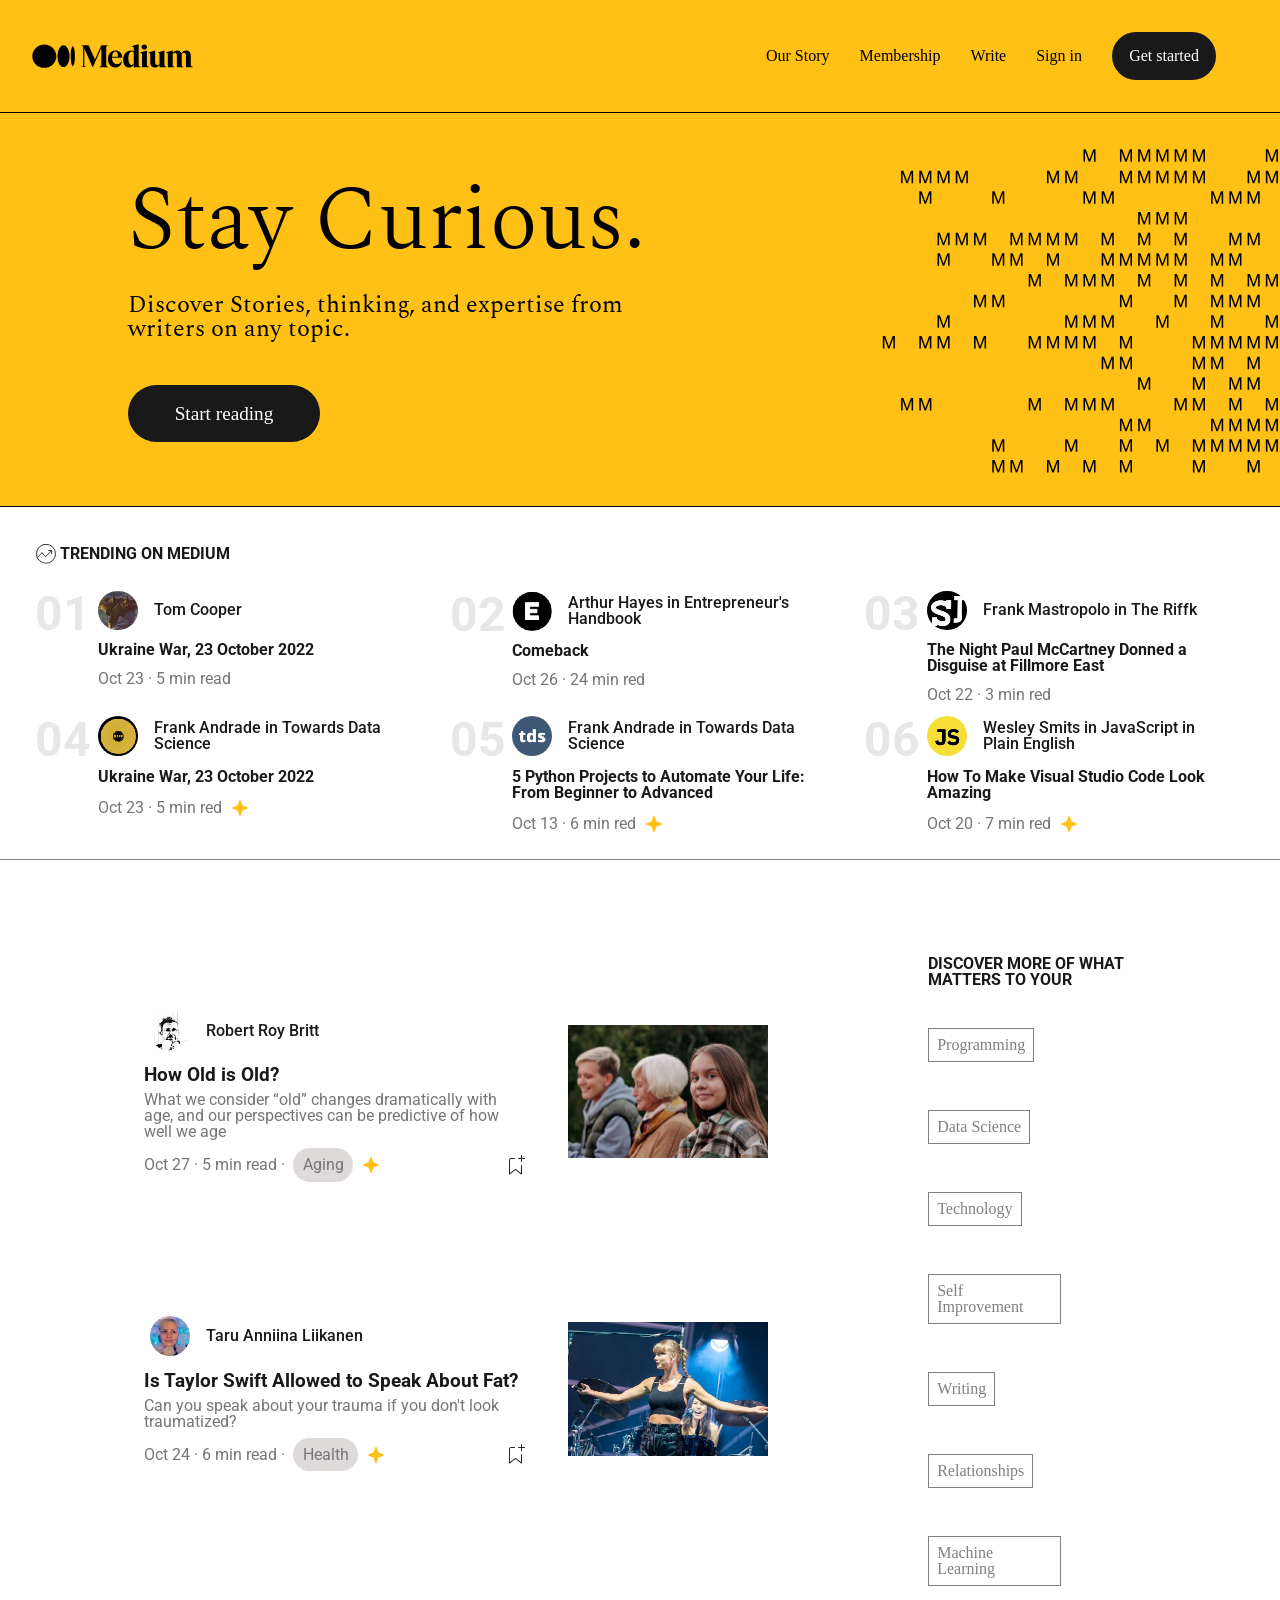
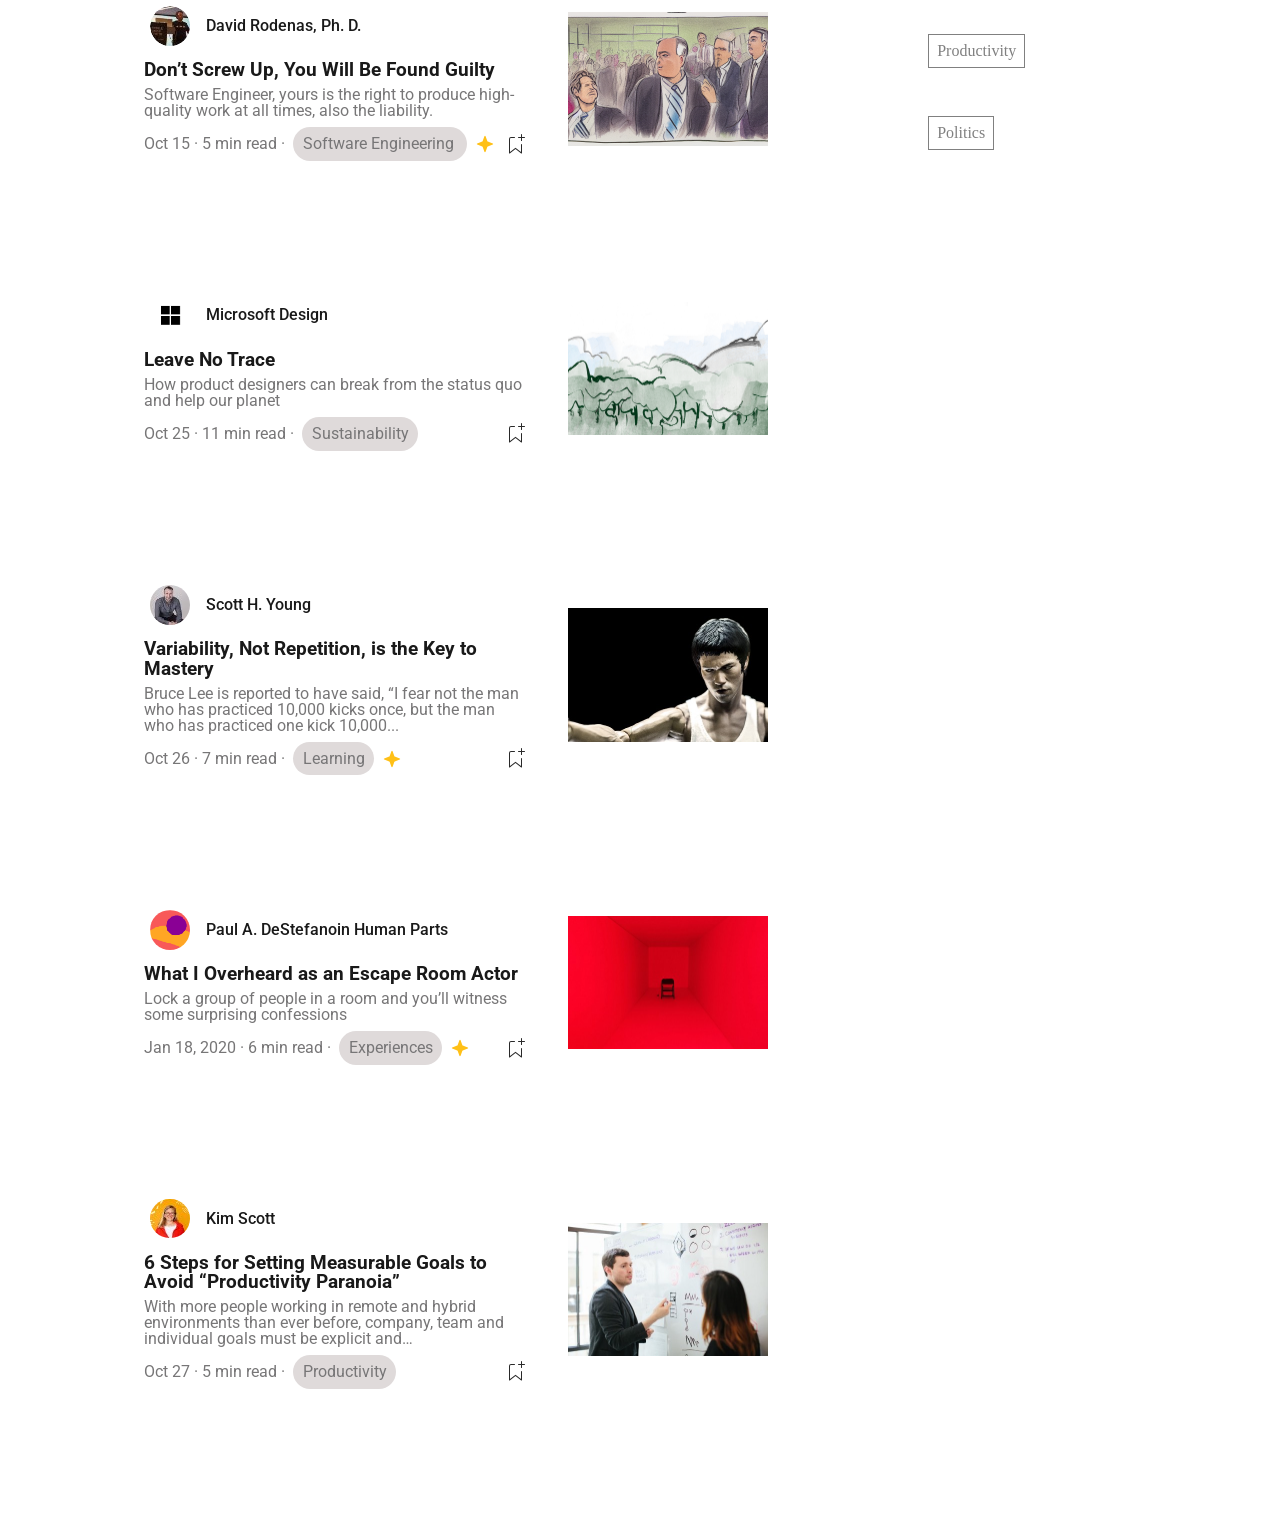
==== base_di_partenza/index.html @ 583805e8 "CSS refactory." ====
<!doctype html>
<html lang="en">
  <head>
    <meta charset="UTF-8" />
    <meta http-equiv="X-UA-Compatible" content="IE=edge" />
    <meta name="viewport" content="width=device-width, initial-scale=1.0" />
    <link rel="stylesheet" href="./assets/css/reset.css" />
    <link rel="stylesheet" href="./assets/css/style.css" />

    <title>Desktop Mockup</title>
  </head>

  <body>
    <header>
      <div class="header-top">
        <img class="logo" src="./assets/imgs/svg/logo.svg" />
        <nav class="flex">
          <a href="#">Our Story</a>
          <a href="#">Membership</a>
          <a href="#">Write</a>
          <a href="#">Sign in</a>
          <a href="#" id="get-started-btn" class="flex">Get started</a>
        </nav>
      </div>
      <div class="header-main">
        <div class="header-main-left">
          <h1>Stay Curious.</h1>
          <span
            ><p>
              Discover Stories, thinking, and expertise from writers on any
              topic.
            </p></span
          >
          <a class="flex" href="#">Start reading</a>
        </div>

        <!-- ARTWORK con "M" ripetute -->
        <div class="m-letters">
          <svg
            xmlns="http://www.w3.org/2000/svg"
            viewBox="0 0 585 462"
            width="585"
            height="462"
            preserveAspectRatio="xMidYMid meet"
            style="
              width: 100%;
              height: 100%;
              transform: translate3d(0px, 0px, 0px);
              content-visibility: visible;
            "
          >
            <defs>
              <clipPath id="__lottie_element_3372">
                <rect width="585" height="462" x="0" y="0"></rect>
              </clipPath>
            </defs>
            <g clip-path="url(#__lottie_element_3372)">
              <g
                fill="rgb(0,0,0)"
                font-size="22"
                font-family="Shne"
                font-style="normal"
                font-weight="normal"
                aria-label=" M M M M M M M M M M M M M M
            M M M M M M M M M M M M M M M M M M M M M
           M M M M M M M M M M M M M M M M M M M M M M M M M
            M M M M M M M M M M M M
            M M M M M M M M M M M M M M M M M M M
            M M M M M M M M M M M M M M M M M M M M M
            M M M M M M M M M M M M M M
           M M M M M M M M M M M M M M M M M
           M M M M M M M M M M M M M M M M M M M
            M M M M M M M M M M M M M M M M M M M M M M M
           M M M M M M M M M M M M
            M M M M M M M M M M M M
            M M M M M M M M M M M M M M M M M M M M M
            M M M M M M M M M M M
            M M M M M M M M M M M M M M M M M
            M M M M M M M M M M M M M M M M
           "
                transform="matrix(1,0,0,1,291,232)"
                opacity="1"
                style="display: block"
              >
                <g
                  stroke-linecap="butt"
                  stroke-linejoin="round"
                  stroke-miterlimit="4"
                  transform="matrix(1,0,0,1,-33.238014221191406,-187.70428466796875)"
                  opacity="0"
                  style="display: inherit"
                >
                  <g transform="scale(0.22,0.22)">
                    <g style="display: none"></g>
                  </g>
                </g>
                <g
                  stroke-linecap="butt"
                  stroke-linejoin="round"
                  stroke-miterlimit="4"
                  transform="matrix(1,0,0,1,-28.6619930267334,-187.70428466796875)"
                  opacity="0"
                  style="display: inherit"
                >
                  <g transform="scale(0.22,0.22)">
                    <g
                      transform="matrix(1,0,0,1,0,0)"
                      opacity="1"
                      style="display: block"
                    >
                      <path
                        d=" M46.82899856567383,0 C46.82899856567383,0 68.98500061035156,-59.518001556396484 68.98500061035156,-59.518001556396484 C68.98500061035156,-59.518001556396484 68.98500061035156,0 68.98500061035156,0 C68.98500061035156,0 77.947998046875,0 77.947998046875,0 C77.947998046875,0 77.947998046875,-72.30799865722656 77.947998046875,-72.30799865722656 C77.947998046875,-72.30799865722656 65.15799713134766,-72.30799865722656 65.15799713134766,-72.30799865722656 C65.15799713134766,-72.30799865722656 43.10300064086914,-12.890999794006348 43.10300064086914,-12.890999794006348 C43.10300064086914,-12.890999794006348 21.14900016784668,-72.30799865722656 21.14900016784668,-72.30799865722656 C21.14900016784668,-72.30799865722656 7.955999851226807,-72.30799865722656 7.955999851226807,-72.30799865722656 C7.955999851226807,-72.30799865722656 7.955999851226807,0 7.955999851226807,0 C7.955999851226807,0 17.020000457763672,0 17.020000457763672,0 C17.020000457763672,0 17.020000457763672,-59.518001556396484 17.020000457763672,-59.518001556396484 C17.020000457763672,-59.518001556396484 39.07500076293945,0 39.07500076293945,0 C39.07500076293945,0 46.82899856567383,0 46.82899856567383,0z"
                      ></path>
                      <g opacity="1" transform="matrix(1,0,0,1,0,0)"></g>
                    </g>
                  </g>
                </g>
                <g
                  stroke-linecap="butt"
                  stroke-linejoin="round"
                  stroke-miterlimit="4"
                  transform="matrix(1,0,0,1,-9.940010070800781,-187.70428466796875)"
                  opacity="0"
                  style="display: inherit"
                >
                  <g transform="scale(0.22,0.22)">
                    <g style="display: none"></g>
                  </g>
                </g>
                <g
                  stroke-linecap="butt"
                  stroke-linejoin="round"
                  stroke-miterlimit="4"
                  transform="matrix(1,0,0,1,-5.363988876342773,-187.70428466796875)"
                  opacity="0"
                  style="display: inherit"
                >
                  <g transform="scale(0.22,0.22)">
                    <g
                      transform="matrix(1,0,0,1,0,0)"
                      opacity="1"
                      style="display: block"
                    >
                      <path
                        d=" M46.82899856567383,0 C46.82899856567383,0 68.98500061035156,-59.518001556396484 68.98500061035156,-59.518001556396484 C68.98500061035156,-59.518001556396484 68.98500061035156,0 68.98500061035156,0 C68.98500061035156,0 77.947998046875,0 77.947998046875,0 C77.947998046875,0 77.947998046875,-72.30799865722656 77.947998046875,-72.30799865722656 C77.947998046875,-72.30799865722656 65.15799713134766,-72.30799865722656 65.15799713134766,-72.30799865722656 C65.15799713134766,-72.30799865722656 43.10300064086914,-12.890999794006348 43.10300064086914,-12.890999794006348 C43.10300064086914,-12.890999794006348 21.14900016784668,-72.30799865722656 21.14900016784668,-72.30799865722656 C21.14900016784668,-72.30799865722656 7.955999851226807,-72.30799865722656 7.955999851226807,-72.30799865722656 C7.955999851226807,-72.30799865722656 7.955999851226807,0 7.955999851226807,0 C7.955999851226807,0 17.020000457763672,0 17.020000457763672,0 C17.020000457763672,0 17.020000457763672,-59.518001556396484 17.020000457763672,-59.518001556396484 C17.020000457763672,-59.518001556396484 39.07500076293945,0 39.07500076293945,0 C39.07500076293945,0 46.82899856567383,0 46.82899856567383,0z"
                      ></path>
                      <g opacity="1" transform="matrix(1,0,0,1,0,0)"></g>
                    </g>
                  </g>
                </g>
                <g
                  stroke-linecap="butt"
                  stroke-linejoin="round"
                  stroke-miterlimit="4"
                  transform="matrix(1,0,0,1,13.357994079589844,-187.70428466796875)"
                  opacity="0"
                  style="display: inherit"
                >
                  <g transform="scale(0.22,0.22)">
                    <g style="display: none"></g>
                  </g>
                </g>
                <g
                  stroke-linecap="butt"
                  stroke-linejoin="round"
                  stroke-miterlimit="4"
                  transform="matrix(1,0,0,1,17.93400001525879,-187.70428466796875)"
                  opacity="0"
                  style="display: inherit"
                >
                  <g transform="scale(0.22,0.22)">
                    <g
                      transform="matrix(1,0,0,1,0,0)"
                      opacity="1"
                      style="display: block"
                    >
                      <path
                        d=" M46.82899856567383,0 C46.82899856567383,0 68.98500061035156,-59.518001556396484 68.98500061035156,-59.518001556396484 C68.98500061035156,-59.518001556396484 68.98500061035156,0 68.98500061035156,0 C68.98500061035156,0 77.947998046875,0 77.947998046875,0 C77.947998046875,0 77.947998046875,-72.30799865722656 77.947998046875,-72.30799865722656 C77.947998046875,-72.30799865722656 65.15799713134766,-72.30799865722656 65.15799713134766,-72.30799865722656 C65.15799713134766,-72.30799865722656 43.10300064086914,-12.890999794006348 43.10300064086914,-12.890999794006348 C43.10300064086914,-12.890999794006348 21.14900016784668,-72.30799865722656 21.14900016784668,-72.30799865722656 C21.14900016784668,-72.30799865722656 7.955999851226807,-72.30799865722656 7.955999851226807,-72.30799865722656 C7.955999851226807,-72.30799865722656 7.955999851226807,0 7.955999851226807,0 C7.955999851226807,0 17.020000457763672,0 17.020000457763672,0 C17.020000457763672,0 17.020000457763672,-59.518001556396484 17.020000457763672,-59.518001556396484 C17.020000457763672,-59.518001556396484 39.07500076293945,0 39.07500076293945,0 C39.07500076293945,0 46.82899856567383,0 46.82899856567383,0z"
                      ></path>
                      <g opacity="1" transform="matrix(1,0,0,1,0,0)"></g>
                    </g>
                  </g>
                </g>
                <g
                  stroke-linecap="butt"
                  stroke-linejoin="round"
                  stroke-miterlimit="4"
                  transform="matrix(1,0,0,1,36.65599822998047,-187.70428466796875)"
                  opacity="0"
                  style="display: inherit"
                >
                  <g transform="scale(0.22,0.22)">
                    <g style="display: none"></g>
                  </g>
                </g>
                <g
                  stroke-linecap="butt"
                  stroke-linejoin="round"
                  stroke-miterlimit="4"
                  transform="matrix(1,0,0,1,41.23198699951172,-187.70428466796875)"
                  opacity="1"
                  style="display: inherit"
                >
                  <g transform="scale(0.22,0.22)">
                    <g
                      transform="matrix(1,0,0,1,0,0)"
                      opacity="1"
                      style="display: block"
                    >
                      <path
                        d=" M46.82899856567383,0 C46.82899856567383,0 68.98500061035156,-59.518001556396484 68.98500061035156,-59.518001556396484 C68.98500061035156,-59.518001556396484 68.98500061035156,0 68.98500061035156,0 C68.98500061035156,0 77.947998046875,0 77.947998046875,0 C77.947998046875,0 77.947998046875,-72.30799865722656 77.947998046875,-72.30799865722656 C77.947998046875,-72.30799865722656 65.15799713134766,-72.30799865722656 65.15799713134766,-72.30799865722656 C65.15799713134766,-72.30799865722656 43.10300064086914,-12.890999794006348 43.10300064086914,-12.890999794006348 C43.10300064086914,-12.890999794006348 21.14900016784668,-72.30799865722656 21.14900016784668,-72.30799865722656 C21.14900016784668,-72.30799865722656 7.955999851226807,-72.30799865722656 7.955999851226807,-72.30799865722656 C7.955999851226807,-72.30799865722656 7.955999851226807,0 7.955999851226807,0 C7.955999851226807,0 17.020000457763672,0 17.020000457763672,0 C17.020000457763672,0 17.020000457763672,-59.518001556396484 17.020000457763672,-59.518001556396484 C17.020000457763672,-59.518001556396484 39.07500076293945,0 39.07500076293945,0 C39.07500076293945,0 46.82899856567383,0 46.82899856567383,0z"
                      ></path>
                      <g opacity="1" transform="matrix(1,0,0,1,0,0)"></g>
                    </g>
                  </g>
                </g>
                <g
                  stroke-linecap="butt"
                  stroke-linejoin="round"
                  stroke-miterlimit="4"
                  transform="matrix(1,0,0,1,59.954002380371094,-187.70428466796875)"
                  opacity="1"
                  style="display: inherit"
                >
                  <g transform="scale(0.22,0.22)">
                    <g style="display: none"></g>
                  </g>
                </g>
                <g
                  stroke-linecap="butt"
                  stroke-linejoin="round"
                  stroke-miterlimit="4"
                  transform="matrix(1,0,0,1,64.52999114990234,-187.70428466796875)"
                  opacity="0"
                  style="display: inherit"
                >
                  <g transform="scale(0.22,0.22)">
                    <g
                      transform="matrix(1,0,0,1,0,0)"
                      opacity="1"
                      style="display: block"
                    >
                      <path
                        d=" M46.82899856567383,0 C46.82899856567383,0 68.98500061035156,-59.518001556396484 68.98500061035156,-59.518001556396484 C68.98500061035156,-59.518001556396484 68.98500061035156,0 68.98500061035156,0 C68.98500061035156,0 77.947998046875,0 77.947998046875,0 C77.947998046875,0 77.947998046875,-72.30799865722656 77.947998046875,-72.30799865722656 C77.947998046875,-72.30799865722656 65.15799713134766,-72.30799865722656 65.15799713134766,-72.30799865722656 C65.15799713134766,-72.30799865722656 43.10300064086914,-12.890999794006348 43.10300064086914,-12.890999794006348 C43.10300064086914,-12.890999794006348 21.14900016784668,-72.30799865722656 21.14900016784668,-72.30799865722656 C21.14900016784668,-72.30799865722656 7.955999851226807,-72.30799865722656 7.955999851226807,-72.30799865722656 C7.955999851226807,-72.30799865722656 7.955999851226807,0 7.955999851226807,0 C7.955999851226807,0 17.020000457763672,0 17.020000457763672,0 C17.020000457763672,0 17.020000457763672,-59.518001556396484 17.020000457763672,-59.518001556396484 C17.020000457763672,-59.518001556396484 39.07500076293945,0 39.07500076293945,0 C39.07500076293945,0 46.82899856567383,0 46.82899856567383,0z"
                      ></path>
                      <g opacity="1" transform="matrix(1,0,0,1,0,0)"></g>
                    </g>
                  </g>
                </g>
                <g
                  stroke-linecap="butt"
                  stroke-linejoin="round"
                  stroke-miterlimit="4"
                  transform="matrix(1,0,0,1,83.25200653076172,-187.70428466796875)"
                  opacity="0"
                  style="display: inherit"
                >
                  <g transform="scale(0.22,0.22)">
                    <g style="display: none"></g>
                  </g>
                </g>
                <g
                  stroke-linecap="butt"
                  stroke-linejoin="round"
                  stroke-miterlimit="4"
                  transform="matrix(1,0,0,1,87.82799530029297,-187.70428466796875)"
                  opacity="1"
                  style="display: inherit"
                >
                  <g transform="scale(0.22,0.22)">
                    <g
                      transform="matrix(1,0,0,1,0,0)"
                      opacity="1"
                      style="display: block"
                    >
                      <path
                        d=" M46.82899856567383,0 C46.82899856567383,0 68.98500061035156,-59.518001556396484 68.98500061035156,-59.518001556396484 C68.98500061035156,-59.518001556396484 68.98500061035156,0 68.98500061035156,0 C68.98500061035156,0 77.947998046875,0 77.947998046875,0 C77.947998046875,0 77.947998046875,-72.30799865722656 77.947998046875,-72.30799865722656 C77.947998046875,-72.30799865722656 65.15799713134766,-72.30799865722656 65.15799713134766,-72.30799865722656 C65.15799713134766,-72.30799865722656 43.10300064086914,-12.890999794006348 43.10300064086914,-12.890999794006348 C43.10300064086914,-12.890999794006348 21.14900016784668,-72.30799865722656 21.14900016784668,-72.30799865722656 C21.14900016784668,-72.30799865722656 7.955999851226807,-72.30799865722656 7.955999851226807,-72.30799865722656 C7.955999851226807,-72.30799865722656 7.955999851226807,0 7.955999851226807,0 C7.955999851226807,0 17.020000457763672,0 17.020000457763672,0 C17.020000457763672,0 17.020000457763672,-59.518001556396484 17.020000457763672,-59.518001556396484 C17.020000457763672,-59.518001556396484 39.07500076293945,0 39.07500076293945,0 C39.07500076293945,0 46.82899856567383,0 46.82899856567383,0z"
                      ></path>
                      <g opacity="1" transform="matrix(1,0,0,1,0,0)"></g>
                    </g>
                  </g>
                </g>
                <g
                  stroke-linecap="butt"
                  stroke-linejoin="round"
                  stroke-miterlimit="4"
                  transform="matrix(1,0,0,1,106.54999542236328,-187.70428466796875)"
                  opacity="1"
                  style="display: inherit"
                >
                  <g transform="scale(0.22,0.22)">
                    <g style="display: none"></g>
                  </g>
                </g>
                <g
                  stroke-linecap="butt"
                  stroke-linejoin="round"
                  stroke-miterlimit="4"
                  transform="matrix(1,0,0,1,111.1259994506836,-187.70428466796875)"
                  opacity="1"
                  style="display: inherit"
                >
                  <g transform="scale(0.22,0.22)">
                    <g
                      transform="matrix(1,0,0,1,0,0)"
                      opacity="1"
                      style="display: block"
                    >
                      <path
                        d=" M46.82899856567383,0 C46.82899856567383,0 68.98500061035156,-59.518001556396484 68.98500061035156,-59.518001556396484 C68.98500061035156,-59.518001556396484 68.98500061035156,0 68.98500061035156,0 C68.98500061035156,0 77.947998046875,0 77.947998046875,0 C77.947998046875,0 77.947998046875,-72.30799865722656 77.947998046875,-72.30799865722656 C77.947998046875,-72.30799865722656 65.15799713134766,-72.30799865722656 65.15799713134766,-72.30799865722656 C65.15799713134766,-72.30799865722656 43.10300064086914,-12.890999794006348 43.10300064086914,-12.890999794006348 C43.10300064086914,-12.890999794006348 21.14900016784668,-72.30799865722656 21.14900016784668,-72.30799865722656 C21.14900016784668,-72.30799865722656 7.955999851226807,-72.30799865722656 7.955999851226807,-72.30799865722656 C7.955999851226807,-72.30799865722656 7.955999851226807,0 7.955999851226807,0 C7.955999851226807,0 17.020000457763672,0 17.020000457763672,0 C17.020000457763672,0 17.020000457763672,-59.518001556396484 17.020000457763672,-59.518001556396484 C17.020000457763672,-59.518001556396484 39.07500076293945,0 39.07500076293945,0 C39.07500076293945,0 46.82899856567383,0 46.82899856567383,0z"
                      ></path>
                      <g opacity="1" transform="matrix(1,0,0,1,0,0)"></g>
                    </g>
                  </g>
                </g>
                <g
                  stroke-linecap="butt"
                  stroke-linejoin="round"
                  stroke-miterlimit="4"
                  transform="matrix(1,0,0,1,129.84800720214844,-187.70428466796875)"
                  opacity="0"
                  style="display: inherit"
                >
                  <g transform="scale(0.22,0.22)">
                    <g style="display: none"></g>
                  </g>
                </g>
                <g
                  stroke-linecap="butt"
                  stroke-linejoin="round"
                  stroke-miterlimit="4"
                  transform="matrix(1,0,0,1,134.42401123046875,-187.70428466796875)"
                  opacity="1"
                  style="display: inherit"
                >
                  <g transform="scale(0.22,0.22)">
                    <g
                      transform="matrix(1,0,0,1,0,0)"
                      opacity="1"
                      style="display: block"
                    >
                      <path
                        d=" M46.82899856567383,0 C46.82899856567383,0 68.98500061035156,-59.518001556396484 68.98500061035156,-59.518001556396484 C68.98500061035156,-59.518001556396484 68.98500061035156,0 68.98500061035156,0 C68.98500061035156,0 77.947998046875,0 77.947998046875,0 C77.947998046875,0 77.947998046875,-72.30799865722656 77.947998046875,-72.30799865722656 C77.947998046875,-72.30799865722656 65.15799713134766,-72.30799865722656 65.15799713134766,-72.30799865722656 C65.15799713134766,-72.30799865722656 43.10300064086914,-12.890999794006348 43.10300064086914,-12.890999794006348 C43.10300064086914,-12.890999794006348 21.14900016784668,-72.30799865722656 21.14900016784668,-72.30799865722656 C21.14900016784668,-72.30799865722656 7.955999851226807,-72.30799865722656 7.955999851226807,-72.30799865722656 C7.955999851226807,-72.30799865722656 7.955999851226807,0 7.955999851226807,0 C7.955999851226807,0 17.020000457763672,0 17.020000457763672,0 C17.020000457763672,0 17.020000457763672,-59.518001556396484 17.020000457763672,-59.518001556396484 C17.020000457763672,-59.518001556396484 39.07500076293945,0 39.07500076293945,0 C39.07500076293945,0 46.82899856567383,0 46.82899856567383,0z"
                      ></path>
                      <g opacity="1" transform="matrix(1,0,0,1,0,0)"></g>
                    </g>
                  </g>
                </g>
                <g
                  stroke-linecap="butt"
                  stroke-linejoin="round"
                  stroke-miterlimit="4"
                  transform="matrix(1,0,0,1,153.14599609375,-187.70428466796875)"
                  opacity="1"
                  style="display: inherit"
                >
                  <g transform="scale(0.22,0.22)">
                    <g style="display: none"></g>
                  </g>
                </g>
                <g
                  stroke-linecap="butt"
                  stroke-linejoin="round"
                  stroke-miterlimit="4"
                  transform="matrix(1,0,0,1,157.72198486328125,-187.70428466796875)"
                  opacity="1"
                  style="display: inherit"
                >
                  <g transform="scale(0.22,0.22)">
                    <g
                      transform="matrix(1,0,0,1,0,0)"
                      opacity="1"
                      style="display: block"
                    >
                      <path
                        d=" M46.82899856567383,0 C46.82899856567383,0 68.98500061035156,-59.518001556396484 68.98500061035156,-59.518001556396484 C68.98500061035156,-59.518001556396484 68.98500061035156,0 68.98500061035156,0 C68.98500061035156,0 77.947998046875,0 77.947998046875,0 C77.947998046875,0 77.947998046875,-72.30799865722656 77.947998046875,-72.30799865722656 C77.947998046875,-72.30799865722656 65.15799713134766,-72.30799865722656 65.15799713134766,-72.30799865722656 C65.15799713134766,-72.30799865722656 43.10300064086914,-12.890999794006348 43.10300064086914,-12.890999794006348 C43.10300064086914,-12.890999794006348 21.14900016784668,-72.30799865722656 21.14900016784668,-72.30799865722656 C21.14900016784668,-72.30799865722656 7.955999851226807,-72.30799865722656 7.955999851226807,-72.30799865722656 C7.955999851226807,-72.30799865722656 7.955999851226807,0 7.955999851226807,0 C7.955999851226807,0 17.020000457763672,0 17.020000457763672,0 C17.020000457763672,0 17.020000457763672,-59.518001556396484 17.020000457763672,-59.518001556396484 C17.020000457763672,-59.518001556396484 39.07500076293945,0 39.07500076293945,0 C39.07500076293945,0 46.82899856567383,0 46.82899856567383,0z"
                      ></path>
                      <g opacity="1" transform="matrix(1,0,0,1,0,0)"></g>
                    </g>
                  </g>
                </g>
                <g
                  stroke-linecap="butt"
                  stroke-linejoin="round"
                  stroke-miterlimit="4"
                  transform="matrix(1,0,0,1,176.44398498535156,-187.70428466796875)"
                  opacity="1"
                  style="display: inherit"
                >
                  <g transform="scale(0.22,0.22)">
                    <g style="display: none"></g>
                  </g>
                </g>
                <g
                  stroke-linecap="butt"
                  stroke-linejoin="round"
                  stroke-miterlimit="4"
                  transform="matrix(1,0,0,1,181.01998901367188,-187.70428466796875)"
                  opacity="1"
                  style="display: inherit"
                >
                  <g transform="scale(0.22,0.22)">
                    <g
                      transform="matrix(1,0,0,1,0,0)"
                      opacity="1"
                      style="display: block"
                    >
                      <path
                        d=" M46.82899856567383,0 C46.82899856567383,0 68.98500061035156,-59.518001556396484 68.98500061035156,-59.518001556396484 C68.98500061035156,-59.518001556396484 68.98500061035156,0 68.98500061035156,0 C68.98500061035156,0 77.947998046875,0 77.947998046875,0 C77.947998046875,0 77.947998046875,-72.30799865722656 77.947998046875,-72.30799865722656 C77.947998046875,-72.30799865722656 65.15799713134766,-72.30799865722656 65.15799713134766,-72.30799865722656 C65.15799713134766,-72.30799865722656 43.10300064086914,-12.890999794006348 43.10300064086914,-12.890999794006348 C43.10300064086914,-12.890999794006348 21.14900016784668,-72.30799865722656 21.14900016784668,-72.30799865722656 C21.14900016784668,-72.30799865722656 7.955999851226807,-72.30799865722656 7.955999851226807,-72.30799865722656 C7.955999851226807,-72.30799865722656 7.955999851226807,0 7.955999851226807,0 C7.955999851226807,0 17.020000457763672,0 17.020000457763672,0 C17.020000457763672,0 17.020000457763672,-59.518001556396484 17.020000457763672,-59.518001556396484 C17.020000457763672,-59.518001556396484 39.07500076293945,0 39.07500076293945,0 C39.07500076293945,0 46.82899856567383,0 46.82899856567383,0z"
                      ></path>
                      <g opacity="1" transform="matrix(1,0,0,1,0,0)"></g>
                    </g>
                  </g>
                </g>
                <g
                  stroke-linecap="butt"
                  stroke-linejoin="round"
                  stroke-miterlimit="4"
                  transform="matrix(1,0,0,1,199.7419891357422,-187.70428466796875)"
                  opacity="0"
                  style="display: inherit"
                >
                  <g transform="scale(0.22,0.22)">
                    <g style="display: none"></g>
                  </g>
                </g>
                <g
                  stroke-linecap="butt"
                  stroke-linejoin="round"
                  stroke-miterlimit="4"
                  transform="matrix(1,0,0,1,204.3179931640625,-187.70428466796875)"
                  opacity="0"
                  style="display: inherit"
                >
                  <g transform="scale(0.22,0.22)">
                    <g
                      transform="matrix(1,0,0,1,0,0)"
                      opacity="1"
                      style="display: block"
                    >
                      <path
                        d=" M46.82899856567383,0 C46.82899856567383,0 68.98500061035156,-59.518001556396484 68.98500061035156,-59.518001556396484 C68.98500061035156,-59.518001556396484 68.98500061035156,0 68.98500061035156,0 C68.98500061035156,0 77.947998046875,0 77.947998046875,0 C77.947998046875,0 77.947998046875,-72.30799865722656 77.947998046875,-72.30799865722656 C77.947998046875,-72.30799865722656 65.15799713134766,-72.30799865722656 65.15799713134766,-72.30799865722656 C65.15799713134766,-72.30799865722656 43.10300064086914,-12.890999794006348 43.10300064086914,-12.890999794006348 C43.10300064086914,-12.890999794006348 21.14900016784668,-72.30799865722656 21.14900016784668,-72.30799865722656 C21.14900016784668,-72.30799865722656 7.955999851226807,-72.30799865722656 7.955999851226807,-72.30799865722656 C7.955999851226807,-72.30799865722656 7.955999851226807,0 7.955999851226807,0 C7.955999851226807,0 17.020000457763672,0 17.020000457763672,0 C17.020000457763672,0 17.020000457763672,-59.518001556396484 17.020000457763672,-59.518001556396484 C17.020000457763672,-59.518001556396484 39.07500076293945,0 39.07500076293945,0 C39.07500076293945,0 46.82899856567383,0 46.82899856567383,0z"
                      ></path>
                      <g opacity="1" transform="matrix(1,0,0,1,0,0)"></g>
                    </g>
                  </g>
                </g>
                <g
                  stroke-linecap="butt"
                  stroke-linejoin="round"
                  stroke-miterlimit="4"
                  transform="matrix(1,0,0,1,223.0399932861328,-187.70428466796875)"
                  opacity="0"
                  style="display: inherit"
                >
                  <g transform="scale(0.22,0.22)">
                    <g style="display: none"></g>
                  </g>
                </g>
                <g
                  stroke-linecap="butt"
                  stroke-linejoin="round"
                  stroke-miterlimit="4"
                  transform="matrix(1,0,0,1,227.61599731445312,-187.70428466796875)"
                  opacity="0"
                  style="display: inherit"
                >
                  <g transform="scale(0.22,0.22)">
                    <g
                      transform="matrix(1,0,0,1,0,0)"
                      opacity="1"
                      style="display: block"
                    >
                      <path
                        d=" M46.82899856567383,0 C46.82899856567383,0 68.98500061035156,-59.518001556396484 68.98500061035156,-59.518001556396484 C68.98500061035156,-59.518001556396484 68.98500061035156,0 68.98500061035156,0 C68.98500061035156,0 77.947998046875,0 77.947998046875,0 C77.947998046875,0 77.947998046875,-72.30799865722656 77.947998046875,-72.30799865722656 C77.947998046875,-72.30799865722656 65.15799713134766,-72.30799865722656 65.15799713134766,-72.30799865722656 C65.15799713134766,-72.30799865722656 43.10300064086914,-12.890999794006348 43.10300064086914,-12.890999794006348 C43.10300064086914,-12.890999794006348 21.14900016784668,-72.30799865722656 21.14900016784668,-72.30799865722656 C21.14900016784668,-72.30799865722656 7.955999851226807,-72.30799865722656 7.955999851226807,-72.30799865722656 C7.955999851226807,-72.30799865722656 7.955999851226807,0 7.955999851226807,0 C7.955999851226807,0 17.020000457763672,0 17.020000457763672,0 C17.020000457763672,0 17.020000457763672,-59.518001556396484 17.020000457763672,-59.518001556396484 C17.020000457763672,-59.518001556396484 39.07500076293945,0 39.07500076293945,0 C39.07500076293945,0 46.82899856567383,0 46.82899856567383,0z"
                      ></path>
                      <g opacity="1" transform="matrix(1,0,0,1,0,0)"></g>
                    </g>
                  </g>
                </g>
                <g
                  stroke-linecap="butt"
                  stroke-linejoin="round"
                  stroke-miterlimit="4"
                  transform="matrix(1,0,0,1,246.33799743652344,-187.70428466796875)"
                  opacity="1"
                  style="display: inherit"
                >
                  <g transform="scale(0.22,0.22)">
                    <g style="display: none"></g>
                  </g>
                </g>
                <g
                  stroke-linecap="butt"
                  stroke-linejoin="round"
                  stroke-miterlimit="4"
                  transform="matrix(1,0,0,1,250.9139862060547,-187.70428466796875)"
                  opacity="0"
                  style="display: inherit"
                >
                  <g transform="scale(0.22,0.22)">
                    <g
                      transform="matrix(1,0,0,1,0,0)"
                      opacity="1"
                      style="display: block"
                    >
                      <path
                        d=" M46.82899856567383,0 C46.82899856567383,0 68.98500061035156,-59.518001556396484 68.98500061035156,-59.518001556396484 C68.98500061035156,-59.518001556396484 68.98500061035156,0 68.98500061035156,0 C68.98500061035156,0 77.947998046875,0 77.947998046875,0 C77.947998046875,0 77.947998046875,-72.30799865722656 77.947998046875,-72.30799865722656 C77.947998046875,-72.30799865722656 65.15799713134766,-72.30799865722656 65.15799713134766,-72.30799865722656 C65.15799713134766,-72.30799865722656 43.10300064086914,-12.890999794006348 43.10300064086914,-12.890999794006348 C43.10300064086914,-12.890999794006348 21.14900016784668,-72.30799865722656 21.14900016784668,-72.30799865722656 C21.14900016784668,-72.30799865722656 7.955999851226807,-72.30799865722656 7.955999851226807,-72.30799865722656 C7.955999851226807,-72.30799865722656 7.955999851226807,0 7.955999851226807,0 C7.955999851226807,0 17.020000457763672,0 17.020000457763672,0 C17.020000457763672,0 17.020000457763672,-59.518001556396484 17.020000457763672,-59.518001556396484 C17.020000457763672,-59.518001556396484 39.07500076293945,0 39.07500076293945,0 C39.07500076293945,0 46.82899856567383,0 46.82899856567383,0z"
                      ></path>
                      <g opacity="1" transform="matrix(1,0,0,1,0,0)"></g>
                    </g>
                  </g>
                </g>
                <g
                  stroke-linecap="butt"
                  stroke-linejoin="round"
                  stroke-miterlimit="4"
                  transform="matrix(1,0,0,1,269.6360168457031,-187.70428466796875)"
                  opacity="0"
                  style="display: inherit"
                >
                  <g transform="scale(0.22,0.22)">
                    <g style="display: none"></g>
                  </g>
                </g>
                <g
                  stroke-linecap="butt"
                  stroke-linejoin="round"
                  stroke-miterlimit="4"
                  transform="matrix(1,0,0,1,274.2120056152344,-187.70428466796875)"
                  opacity="1"
                  style="display: inherit"
                >
                  <g transform="scale(0.22,0.22)">
                    <g
                      transform="matrix(1,0,0,1,0,0)"
                      opacity="1"
                      style="display: block"
                    >
                      <path
                        d=" M46.82899856567383,0 C46.82899856567383,0 68.98500061035156,-59.518001556396484 68.98500061035156,-59.518001556396484 C68.98500061035156,-59.518001556396484 68.98500061035156,0 68.98500061035156,0 C68.98500061035156,0 77.947998046875,0 77.947998046875,0 C77.947998046875,0 77.947998046875,-72.30799865722656 77.947998046875,-72.30799865722656 C77.947998046875,-72.30799865722656 65.15799713134766,-72.30799865722656 65.15799713134766,-72.30799865722656 C65.15799713134766,-72.30799865722656 43.10300064086914,-12.890999794006348 43.10300064086914,-12.890999794006348 C43.10300064086914,-12.890999794006348 21.14900016784668,-72.30799865722656 21.14900016784668,-72.30799865722656 C21.14900016784668,-72.30799865722656 7.955999851226807,-72.30799865722656 7.955999851226807,-72.30799865722656 C7.955999851226807,-72.30799865722656 7.955999851226807,0 7.955999851226807,0 C7.955999851226807,0 17.020000457763672,0 17.020000457763672,0 C17.020000457763672,0 17.020000457763672,-59.518001556396484 17.020000457763672,-59.518001556396484 C17.020000457763672,-59.518001556396484 39.07500076293945,0 39.07500076293945,0 C39.07500076293945,0 46.82899856567383,0 46.82899856567383,0z"
                      ></path>
                      <g opacity="1" transform="matrix(1,0,0,1,0,0)"></g>
                    </g>
                  </g>
                </g>
                <g
                  stroke-linecap="butt"
                  stroke-linejoin="round"
                  stroke-miterlimit="4"
                  style="display: inherit"
                >
                  <g transform="scale(0.22,0.22)">
                    <g style="display: none"></g>
                  </g>
                </g>
                <g
                  stroke-linecap="butt"
                  stroke-linejoin="round"
                  stroke-miterlimit="4"
                  transform="matrix(1,0,0,1,-196.3240203857422,-160.30429077148438)"
                  opacity="1"
                  style="display: inherit"
                >
                  <g transform="scale(0.22,0.22)">
                    <g style="display: none"></g>
                  </g>
                </g>
                <g
                  stroke-linecap="butt"
                  stroke-linejoin="round"
                  stroke-miterlimit="4"
                  transform="matrix(1,0,0,1,-191.7480010986328,-160.30429077148438)"
                  opacity="1"
                  style="display: inherit"
                >
                  <g transform="scale(0.22,0.22)">
                    <g
                      transform="matrix(1,0,0,1,0,0)"
                      opacity="1"
                      style="display: block"
                    >
                      <path
                        d=" M46.82899856567383,0 C46.82899856567383,0 68.98500061035156,-59.518001556396484 68.98500061035156,-59.518001556396484 C68.98500061035156,-59.518001556396484 68.98500061035156,0 68.98500061035156,0 C68.98500061035156,0 77.947998046875,0 77.947998046875,0 C77.947998046875,0 77.947998046875,-72.30799865722656 77.947998046875,-72.30799865722656 C77.947998046875,-72.30799865722656 65.15799713134766,-72.30799865722656 65.15799713134766,-72.30799865722656 C65.15799713134766,-72.30799865722656 43.10300064086914,-12.890999794006348 43.10300064086914,-12.890999794006348 C43.10300064086914,-12.890999794006348 21.14900016784668,-72.30799865722656 21.14900016784668,-72.30799865722656 C21.14900016784668,-72.30799865722656 7.955999851226807,-72.30799865722656 7.955999851226807,-72.30799865722656 C7.955999851226807,-72.30799865722656 7.955999851226807,0 7.955999851226807,0 C7.955999851226807,0 17.020000457763672,0 17.020000457763672,0 C17.020000457763672,0 17.020000457763672,-59.518001556396484 17.020000457763672,-59.518001556396484 C17.020000457763672,-59.518001556396484 39.07500076293945,0 39.07500076293945,0 C39.07500076293945,0 46.82899856567383,0 46.82899856567383,0z"
                      ></path>
                      <g opacity="1" transform="matrix(1,0,0,1,0,0)"></g>
                    </g>
                  </g>
                </g>
                <g
                  stroke-linecap="butt"
                  stroke-linejoin="round"
                  stroke-miterlimit="4"
                  transform="matrix(1,0,0,1,-173.02601623535156,-160.30429077148438)"
                  opacity="1"
                  style="display: inherit"
                >
                  <g transform="scale(0.22,0.22)">
                    <g style="display: none"></g>
                  </g>
                </g>
                <g
                  stroke-linecap="butt"
                  stroke-linejoin="round"
                  stroke-miterlimit="4"
                  transform="matrix(1,0,0,1,-168.4499969482422,-160.30429077148438)"
                  opacity="1"
                  style="display: inherit"
                >
                  <g transform="scale(0.22,0.22)">
                    <g
                      transform="matrix(1,0,0,1,0,0)"
                      opacity="1"
                      style="display: block"
                    >
                      <path
                        d=" M46.82899856567383,0 C46.82899856567383,0 68.98500061035156,-59.518001556396484 68.98500061035156,-59.518001556396484 C68.98500061035156,-59.518001556396484 68.98500061035156,0 68.98500061035156,0 C68.98500061035156,0 77.947998046875,0 77.947998046875,0 C77.947998046875,0 77.947998046875,-72.30799865722656 77.947998046875,-72.30799865722656 C77.947998046875,-72.30799865722656 65.15799713134766,-72.30799865722656 65.15799713134766,-72.30799865722656 C65.15799713134766,-72.30799865722656 43.10300064086914,-12.890999794006348 43.10300064086914,-12.890999794006348 C43.10300064086914,-12.890999794006348 21.14900016784668,-72.30799865722656 21.14900016784668,-72.30799865722656 C21.14900016784668,-72.30799865722656 7.955999851226807,-72.30799865722656 7.955999851226807,-72.30799865722656 C7.955999851226807,-72.30799865722656 7.955999851226807,0 7.955999851226807,0 C7.955999851226807,0 17.020000457763672,0 17.020000457763672,0 C17.020000457763672,0 17.020000457763672,-59.518001556396484 17.020000457763672,-59.518001556396484 C17.020000457763672,-59.518001556396484 39.07500076293945,0 39.07500076293945,0 C39.07500076293945,0 46.82899856567383,0 46.82899856567383,0z"
                      ></path>
                      <g opacity="1" transform="matrix(1,0,0,1,0,0)"></g>
                    </g>
                  </g>
                </g>
                <g
                  stroke-linecap="butt"
                  stroke-linejoin="round"
                  stroke-miterlimit="4"
                  transform="matrix(1,0,0,1,-149.72801208496094,-160.30429077148438)"
                  opacity="0"
                  style="display: inherit"
                >
                  <g transform="scale(0.22,0.22)">
                    <g style="display: none"></g>
                  </g>
                </g>
                <g
                  stroke-linecap="butt"
                  stroke-linejoin="round"
                  stroke-miterlimit="4"
                  transform="matrix(1,0,0,1,-145.15200805664062,-160.30429077148438)"
                  opacity="1"
                  style="display: inherit"
                >
                  <g transform="scale(0.22,0.22)">
                    <g
                      transform="matrix(1,0,0,1,0,0)"
                      opacity="1"
                      style="display: block"
                    >
                      <path
                        d=" M46.82899856567383,0 C46.82899856567383,0 68.98500061035156,-59.518001556396484 68.98500061035156,-59.518001556396484 C68.98500061035156,-59.518001556396484 68.98500061035156,0 68.98500061035156,0 C68.98500061035156,0 77.947998046875,0 77.947998046875,0 C77.947998046875,0 77.947998046875,-72.30799865722656 77.947998046875,-72.30799865722656 C77.947998046875,-72.30799865722656 65.15799713134766,-72.30799865722656 65.15799713134766,-72.30799865722656 C65.15799713134766,-72.30799865722656 43.10300064086914,-12.890999794006348 43.10300064086914,-12.890999794006348 C43.10300064086914,-12.890999794006348 21.14900016784668,-72.30799865722656 21.14900016784668,-72.30799865722656 C21.14900016784668,-72.30799865722656 7.955999851226807,-72.30799865722656 7.955999851226807,-72.30799865722656 C7.955999851226807,-72.30799865722656 7.955999851226807,0 7.955999851226807,0 C7.955999851226807,0 17.020000457763672,0 17.020000457763672,0 C17.020000457763672,0 17.020000457763672,-59.518001556396484 17.020000457763672,-59.518001556396484 C17.020000457763672,-59.518001556396484 39.07500076293945,0 39.07500076293945,0 C39.07500076293945,0 46.82899856567383,0 46.82899856567383,0z"
                      ></path>
                      <g opacity="1" transform="matrix(1,0,0,1,0,0)"></g>
                    </g>
                  </g>
                </g>
                <g
                  stroke-linecap="butt"
                  stroke-linejoin="round"
                  stroke-miterlimit="4"
                  transform="matrix(1,0,0,1,-126.43000793457031,-160.30429077148438)"
                  opacity="0"
                  style="display: inherit"
                >
                  <g transform="scale(0.22,0.22)">
                    <g style="display: none"></g>
                  </g>
                </g>
                <g
                  stroke-linecap="butt"
                  stroke-linejoin="round"
                  stroke-miterlimit="4"
                  transform="matrix(1,0,0,1,-121.85401916503906,-160.30429077148438)"
                  opacity="1"
                  style="display: inherit"
                >
                  <g transform="scale(0.22,0.22)">
                    <g
                      transform="matrix(1,0,0,1,0,0)"
                      opacity="1"
                      style="display: block"
                    >
                      <path
                        d=" M46.82899856567383,0 C46.82899856567383,0 68.98500061035156,-59.518001556396484 68.98500061035156,-59.518001556396484 C68.98500061035156,-59.518001556396484 68.98500061035156,0 68.98500061035156,0 C68.98500061035156,0 77.947998046875,0 77.947998046875,0 C77.947998046875,0 77.947998046875,-72.30799865722656 77.947998046875,-72.30799865722656 C77.947998046875,-72.30799865722656 65.15799713134766,-72.30799865722656 65.15799713134766,-72.30799865722656 C65.15799713134766,-72.30799865722656 43.10300064086914,-12.890999794006348 43.10300064086914,-12.890999794006348 C43.10300064086914,-12.890999794006348 21.14900016784668,-72.30799865722656 21.14900016784668,-72.30799865722656 C21.14900016784668,-72.30799865722656 7.955999851226807,-72.30799865722656 7.955999851226807,-72.30799865722656 C7.955999851226807,-72.30799865722656 7.955999851226807,0 7.955999851226807,0 C7.955999851226807,0 17.020000457763672,0 17.020000457763672,0 C17.020000457763672,0 17.020000457763672,-59.518001556396484 17.020000457763672,-59.518001556396484 C17.020000457763672,-59.518001556396484 39.07500076293945,0 39.07500076293945,0 C39.07500076293945,0 46.82899856567383,0 46.82899856567383,0z"
                      ></path>
                      <g opacity="1" transform="matrix(1,0,0,1,0,0)"></g>
                    </g>
                  </g>
                </g>
                <g
                  stroke-linecap="butt"
                  stroke-linejoin="round"
                  stroke-miterlimit="4"
                  transform="matrix(1,0,0,1,-103.13199615478516,-160.30429077148438)"
                  opacity="0"
                  style="display: inherit"
                >
                  <g transform="scale(0.22,0.22)">
                    <g style="display: none"></g>
                  </g>
                </g>
                <g
                  stroke-linecap="butt"
                  stroke-linejoin="round"
                  stroke-miterlimit="4"
                  transform="matrix(1,0,0,1,-98.5560073852539,-160.30429077148438)"
                  opacity="0"
                  style="display: inherit"
                >
                  <g transform="scale(0.22,0.22)">
                    <g
                      transform="matrix(1,0,0,1,0,0)"
                      opacity="1"
                      style="display: block"
                    >
                      <path
                        d=" M46.82899856567383,0 C46.82899856567383,0 68.98500061035156,-59.518001556396484 68.98500061035156,-59.518001556396484 C68.98500061035156,-59.518001556396484 68.98500061035156,0 68.98500061035156,0 C68.98500061035156,0 77.947998046875,0 77.947998046875,0 C77.947998046875,0 77.947998046875,-72.30799865722656 77.947998046875,-72.30799865722656 C77.947998046875,-72.30799865722656 65.15799713134766,-72.30799865722656 65.15799713134766,-72.30799865722656 C65.15799713134766,-72.30799865722656 43.10300064086914,-12.890999794006348 43.10300064086914,-12.890999794006348 C43.10300064086914,-12.890999794006348 21.14900016784668,-72.30799865722656 21.14900016784668,-72.30799865722656 C21.14900016784668,-72.30799865722656 7.955999851226807,-72.30799865722656 7.955999851226807,-72.30799865722656 C7.955999851226807,-72.30799865722656 7.955999851226807,0 7.955999851226807,0 C7.955999851226807,0 17.020000457763672,0 17.020000457763672,0 C17.020000457763672,0 17.020000457763672,-59.518001556396484 17.020000457763672,-59.518001556396484 C17.020000457763672,-59.518001556396484 39.07500076293945,0 39.07500076293945,0 C39.07500076293945,0 46.82899856567383,0 46.82899856567383,0z"
                      ></path>
                      <g opacity="1" transform="matrix(1,0,0,1,0,0)"></g>
                    </g>
                  </g>
                </g>
                <g
                  stroke-linecap="butt"
                  stroke-linejoin="round"
                  stroke-miterlimit="4"
                  transform="matrix(1,0,0,1,-79.83399200439453,-160.30429077148438)"
                  opacity="0"
                  style="display: inherit"
                >
                  <g transform="scale(0.22,0.22)">
                    <g style="display: none"></g>
                  </g>
                </g>
                <g
                  stroke-linecap="butt"
                  stroke-linejoin="round"
                  stroke-miterlimit="4"
                  transform="matrix(1,0,0,1,-75.25800323486328,-160.30429077148438)"
                  opacity="0"
                  style="display: inherit"
                >
                  <g transform="scale(0.22,0.22)">
                    <g
                      transform="matrix(1,0,0,1,0,0)"
                      opacity="1"
                      style="display: block"
                    >
                      <path
                        d=" M46.82899856567383,0 C46.82899856567383,0 68.98500061035156,-59.518001556396484 68.98500061035156,-59.518001556396484 C68.98500061035156,-59.518001556396484 68.98500061035156,0 68.98500061035156,0 C68.98500061035156,0 77.947998046875,0 77.947998046875,0 C77.947998046875,0 77.947998046875,-72.30799865722656 77.947998046875,-72.30799865722656 C77.947998046875,-72.30799865722656 65.15799713134766,-72.30799865722656 65.15799713134766,-72.30799865722656 C65.15799713134766,-72.30799865722656 43.10300064086914,-12.890999794006348 43.10300064086914,-12.890999794006348 C43.10300064086914,-12.890999794006348 21.14900016784668,-72.30799865722656 21.14900016784668,-72.30799865722656 C21.14900016784668,-72.30799865722656 7.955999851226807,-72.30799865722656 7.955999851226807,-72.30799865722656 C7.955999851226807,-72.30799865722656 7.955999851226807,0 7.955999851226807,0 C7.955999851226807,0 17.020000457763672,0 17.020000457763672,0 C17.020000457763672,0 17.020000457763672,-59.518001556396484 17.020000457763672,-59.518001556396484 C17.020000457763672,-59.518001556396484 39.07500076293945,0 39.07500076293945,0 C39.07500076293945,0 46.82899856567383,0 46.82899856567383,0z"
                      ></path>
                      <g opacity="1" transform="matrix(1,0,0,1,0,0)"></g>
                    </g>
                  </g>
                </g>
                <g
                  stroke-linecap="butt"
                  stroke-linejoin="round"
                  stroke-miterlimit="4"
                  transform="matrix(1,0,0,1,-56.536006927490234,-160.30429077148438)"
                  opacity="1"
                  style="display: inherit"
                >
                  <g transform="scale(0.22,0.22)">
                    <g style="display: none"></g>
                  </g>
                </g>
                <g
                  stroke-linecap="butt"
                  stroke-linejoin="round"
                  stroke-miterlimit="4"
                  transform="matrix(1,0,0,1,-51.959999084472656,-160.30429077148438)"
                  opacity="0"
                  style="display: inherit"
                >
                  <g transform="scale(0.22,0.22)">
                    <g
                      transform="matrix(1,0,0,1,0,0)"
                      opacity="1"
                      style="display: block"
                    >
                      <path
                        d=" M46.82899856567383,0 C46.82899856567383,0 68.98500061035156,-59.518001556396484 68.98500061035156,-59.518001556396484 C68.98500061035156,-59.518001556396484 68.98500061035156,0 68.98500061035156,0 C68.98500061035156,0 77.947998046875,0 77.947998046875,0 C77.947998046875,0 77.947998046875,-72.30799865722656 77.947998046875,-72.30799865722656 C77.947998046875,-72.30799865722656 65.15799713134766,-72.30799865722656 65.15799713134766,-72.30799865722656 C65.15799713134766,-72.30799865722656 43.10300064086914,-12.890999794006348 43.10300064086914,-12.890999794006348 C43.10300064086914,-12.890999794006348 21.14900016784668,-72.30799865722656 21.14900016784668,-72.30799865722656 C21.14900016784668,-72.30799865722656 7.955999851226807,-72.30799865722656 7.955999851226807,-72.30799865722656 C7.955999851226807,-72.30799865722656 7.955999851226807,0 7.955999851226807,0 C7.955999851226807,0 17.020000457763672,0 17.020000457763672,0 C17.020000457763672,0 17.020000457763672,-59.518001556396484 17.020000457763672,-59.518001556396484 C17.020000457763672,-59.518001556396484 39.07500076293945,0 39.07500076293945,0 C39.07500076293945,0 46.82899856567383,0 46.82899856567383,0z"
                      ></path>
                      <g opacity="1" transform="matrix(1,0,0,1,0,0)"></g>
                    </g>
                  </g>
                </g>
                <g
                  stroke-linecap="butt"
                  stroke-linejoin="round"
                  stroke-miterlimit="4"
                  transform="matrix(1,0,0,1,-33.23800277709961,-160.30429077148438)"
                  opacity="1"
                  style="display: inherit"
                >
                  <g transform="scale(0.22,0.22)">
                    <g style="display: none"></g>
                  </g>
                </g>
                <g
                  stroke-linecap="butt"
                  stroke-linejoin="round"
                  stroke-miterlimit="4"
                  transform="matrix(1,0,0,1,-28.661996841430664,-160.30429077148438)"
                  opacity="0"
                  style="display: inherit"
                >
                  <g transform="scale(0.22,0.22)">
                    <g
                      transform="matrix(1,0,0,1,0,0)"
                      opacity="1"
                      style="display: block"
                    >
                      <path
                        d=" M46.82899856567383,0 C46.82899856567383,0 68.98500061035156,-59.518001556396484 68.98500061035156,-59.518001556396484 C68.98500061035156,-59.518001556396484 68.98500061035156,0 68.98500061035156,0 C68.98500061035156,0 77.947998046875,0 77.947998046875,0 C77.947998046875,0 77.947998046875,-72.30799865722656 77.947998046875,-72.30799865722656 C77.947998046875,-72.30799865722656 65.15799713134766,-72.30799865722656 65.15799713134766,-72.30799865722656 C65.15799713134766,-72.30799865722656 43.10300064086914,-12.890999794006348 43.10300064086914,-12.890999794006348 C43.10300064086914,-12.890999794006348 21.14900016784668,-72.30799865722656 21.14900016784668,-72.30799865722656 C21.14900016784668,-72.30799865722656 7.955999851226807,-72.30799865722656 7.955999851226807,-72.30799865722656 C7.955999851226807,-72.30799865722656 7.955999851226807,0 7.955999851226807,0 C7.955999851226807,0 17.020000457763672,0 17.020000457763672,0 C17.020000457763672,0 17.020000457763672,-59.518001556396484 17.020000457763672,-59.518001556396484 C17.020000457763672,-59.518001556396484 39.07500076293945,0 39.07500076293945,0 C39.07500076293945,0 46.82899856567383,0 46.82899856567383,0z"
                      ></path>
                      <g opacity="1" transform="matrix(1,0,0,1,0,0)"></g>
                    </g>
                  </g>
                </g>
                <g
                  stroke-linecap="butt"
                  stroke-linejoin="round"
                  stroke-miterlimit="4"
                  transform="matrix(1,0,0,1,-9.939996719360352,-160.30429077148438)"
                  opacity="0"
                  style="display: inherit"
                >
                  <g transform="scale(0.22,0.22)">
                    <g style="display: none"></g>
                  </g>
                </g>
                <g
                  stroke-linecap="butt"
                  stroke-linejoin="round"
                  stroke-miterlimit="4"
                  transform="matrix(1,0,0,1,-5.364006042480469,-160.30429077148438)"
                  opacity="1"
                  style="display: inherit"
                >
                  <g transform="scale(0.22,0.22)">
                    <g
                      transform="matrix(1,0,0,1,0,0)"
                      opacity="1"
                      style="display: block"
                    >
                      <path
                        d=" M46.82899856567383,0 C46.82899856567383,0 68.98500061035156,-59.518001556396484 68.98500061035156,-59.518001556396484 C68.98500061035156,-59.518001556396484 68.98500061035156,0 68.98500061035156,0 C68.98500061035156,0 77.947998046875,0 77.947998046875,0 C77.947998046875,0 77.947998046875,-72.30799865722656 77.947998046875,-72.30799865722656 C77.947998046875,-72.30799865722656 65.15799713134766,-72.30799865722656 65.15799713134766,-72.30799865722656 C65.15799713134766,-72.30799865722656 43.10300064086914,-12.890999794006348 43.10300064086914,-12.890999794006348 C43.10300064086914,-12.890999794006348 21.14900016784668,-72.30799865722656 21.14900016784668,-72.30799865722656 C21.14900016784668,-72.30799865722656 7.955999851226807,-72.30799865722656 7.955999851226807,-72.30799865722656 C7.955999851226807,-72.30799865722656 7.955999851226807,0 7.955999851226807,0 C7.955999851226807,0 17.020000457763672,0 17.020000457763672,0 C17.020000457763672,0 17.020000457763672,-59.518001556396484 17.020000457763672,-59.518001556396484 C17.020000457763672,-59.518001556396484 39.07500076293945,0 39.07500076293945,0 C39.07500076293945,0 46.82899856567383,0 46.82899856567383,0z"
                      ></path>
                      <g opacity="1" transform="matrix(1,0,0,1,0,0)"></g>
                    </g>
                  </g>
                </g>
                <g
                  stroke-linecap="butt"
                  stroke-linejoin="round"
                  stroke-miterlimit="4"
                  transform="matrix(1,0,0,1,13.357992172241211,-160.30429077148438)"
                  opacity="0"
                  style="display: inherit"
                >
                  <g transform="scale(0.22,0.22)">
                    <g style="display: none"></g>
                  </g>
                </g>
                <g
                  stroke-linecap="butt"
                  stroke-linejoin="round"
                  stroke-miterlimit="4"
                  transform="matrix(1,0,0,1,17.933998107910156,-160.30429077148438)"
                  opacity="1"
                  style="display: inherit"
                >
                  <g transform="scale(0.22,0.22)">
                    <g
                      transform="matrix(1,0,0,1,0,0)"
                      opacity="1"
                      style="display: block"
                    >
                      <path
                        d=" M46.82899856567383,0 C46.82899856567383,0 68.98500061035156,-59.518001556396484 68.98500061035156,-59.518001556396484 C68.98500061035156,-59.518001556396484 68.98500061035156,0 68.98500061035156,0 C68.98500061035156,0 77.947998046875,0 77.947998046875,0 C77.947998046875,0 77.947998046875,-72.30799865722656 77.947998046875,-72.30799865722656 C77.947998046875,-72.30799865722656 65.15799713134766,-72.30799865722656 65.15799713134766,-72.30799865722656 C65.15799713134766,-72.30799865722656 43.10300064086914,-12.890999794006348 43.10300064086914,-12.890999794006348 C43.10300064086914,-12.890999794006348 21.14900016784668,-72.30799865722656 21.14900016784668,-72.30799865722656 C21.14900016784668,-72.30799865722656 7.955999851226807,-72.30799865722656 7.955999851226807,-72.30799865722656 C7.955999851226807,-72.30799865722656 7.955999851226807,0 7.955999851226807,0 C7.955999851226807,0 17.020000457763672,0 17.020000457763672,0 C17.020000457763672,0 17.020000457763672,-59.518001556396484 17.020000457763672,-59.518001556396484 C17.020000457763672,-59.518001556396484 39.07500076293945,0 39.07500076293945,0 C39.07500076293945,0 46.82899856567383,0 46.82899856567383,0z"
                      ></path>
                      <g opacity="1" transform="matrix(1,0,0,1,0,0)"></g>
                    </g>
                  </g>
                </g>
                <g
                  stroke-linecap="butt"
                  stroke-linejoin="round"
                  stroke-miterlimit="4"
                  transform="matrix(1,0,0,1,36.6559944152832,-160.30429077148438)"
                  opacity="1"
                  style="display: inherit"
                >
                  <g transform="scale(0.22,0.22)">
                    <g style="display: none"></g>
                  </g>
                </g>
                <g
                  stroke-linecap="butt"
                  stroke-linejoin="round"
                  stroke-miterlimit="4"
                  transform="matrix(1,0,0,1,41.23200225830078,-160.30429077148438)"
                  opacity="0"
                  style="display: inherit"
                >
                  <g transform="scale(0.22,0.22)">
                    <g
                      transform="matrix(1,0,0,1,0,0)"
                      opacity="1"
                      style="display: block"
                    >
                      <path
                        d=" M46.82899856567383,0 C46.82899856567383,0 68.98500061035156,-59.518001556396484 68.98500061035156,-59.518001556396484 C68.98500061035156,-59.518001556396484 68.98500061035156,0 68.98500061035156,0 C68.98500061035156,0 77.947998046875,0 77.947998046875,0 C77.947998046875,0 77.947998046875,-72.30799865722656 77.947998046875,-72.30799865722656 C77.947998046875,-72.30799865722656 65.15799713134766,-72.30799865722656 65.15799713134766,-72.30799865722656 C65.15799713134766,-72.30799865722656 43.10300064086914,-12.890999794006348 43.10300064086914,-12.890999794006348 C43.10300064086914,-12.890999794006348 21.14900016784668,-72.30799865722656 21.14900016784668,-72.30799865722656 C21.14900016784668,-72.30799865722656 7.955999851226807,-72.30799865722656 7.955999851226807,-72.30799865722656 C7.955999851226807,-72.30799865722656 7.955999851226807,0 7.955999851226807,0 C7.955999851226807,0 17.020000457763672,0 17.020000457763672,0 C17.020000457763672,0 17.020000457763672,-59.518001556396484 17.020000457763672,-59.518001556396484 C17.020000457763672,-59.518001556396484 39.07500076293945,0 39.07500076293945,0 C39.07500076293945,0 46.82899856567383,0 46.82899856567383,0z"
                      ></path>
                      <g opacity="1" transform="matrix(1,0,0,1,0,0)"></g>
                    </g>
                  </g>
                </g>
                <g
                  stroke-linecap="butt"
                  stroke-linejoin="round"
                  stroke-miterlimit="4"
                  transform="matrix(1,0,0,1,59.95399856567383,-160.30429077148438)"
                  opacity="1"
                  style="display: inherit"
                >
                  <g transform="scale(0.22,0.22)">
                    <g style="display: none"></g>
                  </g>
                </g>
                <g
                  stroke-linecap="butt"
                  stroke-linejoin="round"
                  stroke-miterlimit="4"
                  transform="matrix(1,0,0,1,64.5300064086914,-160.30429077148438)"
                  opacity="0"
                  style="display: inherit"
                >
                  <g transform="scale(0.22,0.22)">
                    <g
                      transform="matrix(1,0,0,1,0,0)"
                      opacity="1"
                      style="display: block"
                    >
                      <path
                        d=" M46.82899856567383,0 C46.82899856567383,0 68.98500061035156,-59.518001556396484 68.98500061035156,-59.518001556396484 C68.98500061035156,-59.518001556396484 68.98500061035156,0 68.98500061035156,0 C68.98500061035156,0 77.947998046875,0 77.947998046875,0 C77.947998046875,0 77.947998046875,-72.30799865722656 77.947998046875,-72.30799865722656 C77.947998046875,-72.30799865722656 65.15799713134766,-72.30799865722656 65.15799713134766,-72.30799865722656 C65.15799713134766,-72.30799865722656 43.10300064086914,-12.890999794006348 43.10300064086914,-12.890999794006348 C43.10300064086914,-12.890999794006348 21.14900016784668,-72.30799865722656 21.14900016784668,-72.30799865722656 C21.14900016784668,-72.30799865722656 7.955999851226807,-72.30799865722656 7.955999851226807,-72.30799865722656 C7.955999851226807,-72.30799865722656 7.955999851226807,0 7.955999851226807,0 C7.955999851226807,0 17.020000457763672,0 17.020000457763672,0 C17.020000457763672,0 17.020000457763672,-59.518001556396484 17.020000457763672,-59.518001556396484 C17.020000457763672,-59.518001556396484 39.07500076293945,0 39.07500076293945,0 C39.07500076293945,0 46.82899856567383,0 46.82899856567383,0z"
                      ></path>
                      <g opacity="1" transform="matrix(1,0,0,1,0,0)"></g>
                    </g>
                  </g>
                </g>
                <g
                  stroke-linecap="butt"
                  stroke-linejoin="round"
                  stroke-miterlimit="4"
                  transform="matrix(1,0,0,1,83.25200653076172,-160.30429077148438)"
                  opacity="0"
                  style="display: inherit"
                >
                  <g transform="scale(0.22,0.22)">
                    <g style="display: none"></g>
                  </g>
                </g>
                <g
                  stroke-linecap="butt"
                  stroke-linejoin="round"
                  stroke-miterlimit="4"
                  transform="matrix(1,0,0,1,87.82799530029297,-160.30429077148438)"
                  opacity="1"
                  style="display: inherit"
                >
                  <g transform="scale(0.22,0.22)">
                    <g
                      transform="matrix(1,0,0,1,0,0)"
                      opacity="1"
                      style="display: block"
                    >
                      <path
                        d=" M46.82899856567383,0 C46.82899856567383,0 68.98500061035156,-59.518001556396484 68.98500061035156,-59.518001556396484 C68.98500061035156,-59.518001556396484 68.98500061035156,0 68.98500061035156,0 C68.98500061035156,0 77.947998046875,0 77.947998046875,0 C77.947998046875,0 77.947998046875,-72.30799865722656 77.947998046875,-72.30799865722656 C77.947998046875,-72.30799865722656 65.15799713134766,-72.30799865722656 65.15799713134766,-72.30799865722656 C65.15799713134766,-72.30799865722656 43.10300064086914,-12.890999794006348 43.10300064086914,-12.890999794006348 C43.10300064086914,-12.890999794006348 21.14900016784668,-72.30799865722656 21.14900016784668,-72.30799865722656 C21.14900016784668,-72.30799865722656 7.955999851226807,-72.30799865722656 7.955999851226807,-72.30799865722656 C7.955999851226807,-72.30799865722656 7.955999851226807,0 7.955999851226807,0 C7.955999851226807,0 17.020000457763672,0 17.020000457763672,0 C17.020000457763672,0 17.020000457763672,-59.518001556396484 17.020000457763672,-59.518001556396484 C17.020000457763672,-59.518001556396484 39.07500076293945,0 39.07500076293945,0 C39.07500076293945,0 46.82899856567383,0 46.82899856567383,0z"
                      ></path>
                      <g opacity="1" transform="matrix(1,0,0,1,0,0)"></g>
                    </g>
                  </g>
                </g>
                <g
                  stroke-linecap="butt"
                  stroke-linejoin="round"
                  stroke-miterlimit="4"
                  transform="matrix(1,0,0,1,106.55001068115234,-160.30429077148438)"
                  opacity="1"
                  style="display: inherit"
                >
                  <g transform="scale(0.22,0.22)">
                    <g style="display: none"></g>
                  </g>
                </g>
                <g
                  stroke-linecap="butt"
                  stroke-linejoin="round"
                  stroke-miterlimit="4"
                  transform="matrix(1,0,0,1,111.1259994506836,-160.30429077148438)"
                  opacity="1"
                  style="display: inherit"
                >
                  <g transform="scale(0.22,0.22)">
                    <g
                      transform="matrix(1,0,0,1,0,0)"
                      opacity="1"
                      style="display: block"
                    >
                      <path
                        d=" M46.82899856567383,0 C46.82899856567383,0 68.98500061035156,-59.518001556396484 68.98500061035156,-59.518001556396484 C68.98500061035156,-59.518001556396484 68.98500061035156,0 68.98500061035156,0 C68.98500061035156,0 77.947998046875,0 77.947998046875,0 C77.947998046875,0 77.947998046875,-72.30799865722656 77.947998046875,-72.30799865722656 C77.947998046875,-72.30799865722656 65.15799713134766,-72.30799865722656 65.15799713134766,-72.30799865722656 C65.15799713134766,-72.30799865722656 43.10300064086914,-12.890999794006348 43.10300064086914,-12.890999794006348 C43.10300064086914,-12.890999794006348 21.14900016784668,-72.30799865722656 21.14900016784668,-72.30799865722656 C21.14900016784668,-72.30799865722656 7.955999851226807,-72.30799865722656 7.955999851226807,-72.30799865722656 C7.955999851226807,-72.30799865722656 7.955999851226807,0 7.955999851226807,0 C7.955999851226807,0 17.020000457763672,0 17.020000457763672,0 C17.020000457763672,0 17.020000457763672,-59.518001556396484 17.020000457763672,-59.518001556396484 C17.020000457763672,-59.518001556396484 39.07500076293945,0 39.07500076293945,0 C39.07500076293945,0 46.82899856567383,0 46.82899856567383,0z"
                      ></path>
                      <g opacity="1" transform="matrix(1,0,0,1,0,0)"></g>
                    </g>
                  </g>
                </g>
                <g
                  stroke-linecap="butt"
                  stroke-linejoin="round"
                  stroke-miterlimit="4"
                  transform="matrix(1,0,0,1,129.8480224609375,-160.30429077148438)"
                  opacity="0"
                  style="display: inherit"
                >
                  <g transform="scale(0.22,0.22)">
                    <g style="display: none"></g>
                  </g>
                </g>
                <g
                  stroke-linecap="butt"
                  stroke-linejoin="round"
                  stroke-miterlimit="4"
                  transform="matrix(1,0,0,1,134.42401123046875,-160.30429077148438)"
                  opacity="1"
                  style="display: inherit"
                >
                  <g transform="scale(0.22,0.22)">
                    <g
                      transform="matrix(1,0,0,1,0,0)"
                      opacity="1"
                      style="display: block"
                    >
                      <path
                        d=" M46.82899856567383,0 C46.82899856567383,0 68.98500061035156,-59.518001556396484 68.98500061035156,-59.518001556396484 C68.98500061035156,-59.518001556396484 68.98500061035156,0 68.98500061035156,0 C68.98500061035156,0 77.947998046875,0 77.947998046875,0 C77.947998046875,0 77.947998046875,-72.30799865722656 77.947998046875,-72.30799865722656 C77.947998046875,-72.30799865722656 65.15799713134766,-72.30799865722656 65.15799713134766,-72.30799865722656 C65.15799713134766,-72.30799865722656 43.10300064086914,-12.890999794006348 43.10300064086914,-12.890999794006348 C43.10300064086914,-12.890999794006348 21.14900016784668,-72.30799865722656 21.14900016784668,-72.30799865722656 C21.14900016784668,-72.30799865722656 7.955999851226807,-72.30799865722656 7.955999851226807,-72.30799865722656 C7.955999851226807,-72.30799865722656 7.955999851226807,0 7.955999851226807,0 C7.955999851226807,0 17.020000457763672,0 17.020000457763672,0 C17.020000457763672,0 17.020000457763672,-59.518001556396484 17.020000457763672,-59.518001556396484 C17.020000457763672,-59.518001556396484 39.07500076293945,0 39.07500076293945,0 C39.07500076293945,0 46.82899856567383,0 46.82899856567383,0z"
                      ></path>
                      <g opacity="1" transform="matrix(1,0,0,1,0,0)"></g>
                    </g>
                  </g>
                </g>
                <g
                  stroke-linecap="butt"
                  stroke-linejoin="round"
                  stroke-miterlimit="4"
                  transform="matrix(1,0,0,1,153.14598083496094,-160.30429077148438)"
                  opacity="1"
                  style="display: inherit"
                >
                  <g transform="scale(0.22,0.22)">
                    <g style="display: none"></g>
                  </g>
                </g>
                <g
                  stroke-linecap="butt"
                  stroke-linejoin="round"
                  stroke-miterlimit="4"
                  transform="matrix(1,0,0,1,157.7220001220703,-160.30429077148438)"
                  opacity="1"
                  style="display: inherit"
                >
                  <g transform="scale(0.22,0.22)">
                    <g
                      transform="matrix(1,0,0,1,0,0)"
                      opacity="1"
                      style="display: block"
                    >
                      <path
                        d=" M46.82899856567383,0 C46.82899856567383,0 68.98500061035156,-59.518001556396484 68.98500061035156,-59.518001556396484 C68.98500061035156,-59.518001556396484 68.98500061035156,0 68.98500061035156,0 C68.98500061035156,0 77.947998046875,0 77.947998046875,0 C77.947998046875,0 77.947998046875,-72.30799865722656 77.947998046875,-72.30799865722656 C77.947998046875,-72.30799865722656 65.15799713134766,-72.30799865722656 65.15799713134766,-72.30799865722656 C65.15799713134766,-72.30799865722656 43.10300064086914,-12.890999794006348 43.10300064086914,-12.890999794006348 C43.10300064086914,-12.890999794006348 21.14900016784668,-72.30799865722656 21.14900016784668,-72.30799865722656 C21.14900016784668,-72.30799865722656 7.955999851226807,-72.30799865722656 7.955999851226807,-72.30799865722656 C7.955999851226807,-72.30799865722656 7.955999851226807,0 7.955999851226807,0 C7.955999851226807,0 17.020000457763672,0 17.020000457763672,0 C17.020000457763672,0 17.020000457763672,-59.518001556396484 17.020000457763672,-59.518001556396484 C17.020000457763672,-59.518001556396484 39.07500076293945,0 39.07500076293945,0 C39.07500076293945,0 46.82899856567383,0 46.82899856567383,0z"
                      ></path>
                      <g opacity="1" transform="matrix(1,0,0,1,0,0)"></g>
                    </g>
                  </g>
                </g>
                <g
                  stroke-linecap="butt"
                  stroke-linejoin="round"
                  stroke-miterlimit="4"
                  transform="matrix(1,0,0,1,176.44398498535156,-160.30429077148438)"
                  opacity="0"
                  style="display: inherit"
                >
                  <g transform="scale(0.22,0.22)">
                    <g style="display: none"></g>
                  </g>
                </g>
                <g
                  stroke-linecap="butt"
                  stroke-linejoin="round"
                  stroke-miterlimit="4"
                  transform="matrix(1,0,0,1,181.02000427246094,-160.30429077148438)"
                  opacity="1"
                  style="display: inherit"
                >
                  <g transform="scale(0.22,0.22)">
                    <g
                      transform="matrix(1,0,0,1,0,0)"
                      opacity="1"
                      style="display: block"
                    >
                      <path
                        d=" M46.82899856567383,0 C46.82899856567383,0 68.98500061035156,-59.518001556396484 68.98500061035156,-59.518001556396484 C68.98500061035156,-59.518001556396484 68.98500061035156,0 68.98500061035156,0 C68.98500061035156,0 77.947998046875,0 77.947998046875,0 C77.947998046875,0 77.947998046875,-72.30799865722656 77.947998046875,-72.30799865722656 C77.947998046875,-72.30799865722656 65.15799713134766,-72.30799865722656 65.15799713134766,-72.30799865722656 C65.15799713134766,-72.30799865722656 43.10300064086914,-12.890999794006348 43.10300064086914,-12.890999794006348 C43.10300064086914,-12.890999794006348 21.14900016784668,-72.30799865722656 21.14900016784668,-72.30799865722656 C21.14900016784668,-72.30799865722656 7.955999851226807,-72.30799865722656 7.955999851226807,-72.30799865722656 C7.955999851226807,-72.30799865722656 7.955999851226807,0 7.955999851226807,0 C7.955999851226807,0 17.020000457763672,0 17.020000457763672,0 C17.020000457763672,0 17.020000457763672,-59.518001556396484 17.020000457763672,-59.518001556396484 C17.020000457763672,-59.518001556396484 39.07500076293945,0 39.07500076293945,0 C39.07500076293945,0 46.82899856567383,0 46.82899856567383,0z"
                      ></path>
                      <g opacity="1" transform="matrix(1,0,0,1,0,0)"></g>
                    </g>
                  </g>
                </g>
                <g
                  stroke-linecap="butt"
                  stroke-linejoin="round"
                  stroke-miterlimit="4"
                  transform="matrix(1,0,0,1,199.7419891357422,-160.30429077148438)"
                  opacity="1"
                  style="display: inherit"
                >
                  <g transform="scale(0.22,0.22)">
                    <g style="display: none"></g>
                  </g>
                </g>
                <g
                  stroke-linecap="butt"
                  stroke-linejoin="round"
                  stroke-miterlimit="4"
                  transform="matrix(1,0,0,1,204.31797790527344,-160.30429077148438)"
                  opacity="0"
                  style="display: inherit"
                >
                  <g transform="scale(0.22,0.22)">
                    <g
                      transform="matrix(1,0,0,1,0,0)"
                      opacity="1"
                      style="display: block"
                    >
                      <path
                        d=" M46.82899856567383,0 C46.82899856567383,0 68.98500061035156,-59.518001556396484 68.98500061035156,-59.518001556396484 C68.98500061035156,-59.518001556396484 68.98500061035156,0 68.98500061035156,0 C68.98500061035156,0 77.947998046875,0 77.947998046875,0 C77.947998046875,0 77.947998046875,-72.30799865722656 77.947998046875,-72.30799865722656 C77.947998046875,-72.30799865722656 65.15799713134766,-72.30799865722656 65.15799713134766,-72.30799865722656 C65.15799713134766,-72.30799865722656 43.10300064086914,-12.890999794006348 43.10300064086914,-12.890999794006348 C43.10300064086914,-12.890999794006348 21.14900016784668,-72.30799865722656 21.14900016784668,-72.30799865722656 C21.14900016784668,-72.30799865722656 7.955999851226807,-72.30799865722656 7.955999851226807,-72.30799865722656 C7.955999851226807,-72.30799865722656 7.955999851226807,0 7.955999851226807,0 C7.955999851226807,0 17.020000457763672,0 17.020000457763672,0 C17.020000457763672,0 17.020000457763672,-59.518001556396484 17.020000457763672,-59.518001556396484 C17.020000457763672,-59.518001556396484 39.07500076293945,0 39.07500076293945,0 C39.07500076293945,0 46.82899856567383,0 46.82899856567383,0z"
                      ></path>
                      <g opacity="1" transform="matrix(1,0,0,1,0,0)"></g>
                    </g>
                  </g>
                </g>
                <g
                  stroke-linecap="butt"
                  stroke-linejoin="round"
                  stroke-miterlimit="4"
                  transform="matrix(1,0,0,1,223.0399932861328,-160.30429077148438)"
                  opacity="1"
                  style="display: inherit"
                >
                  <g transform="scale(0.22,0.22)">
                    <g style="display: none"></g>
                  </g>
                </g>
                <g
                  stroke-linecap="butt"
                  stroke-linejoin="round"
                  stroke-miterlimit="4"
                  transform="matrix(1,0,0,1,227.61598205566406,-160.30429077148438)"
                  opacity="0"
                  style="display: inherit"
                >
                  <g transform="scale(0.22,0.22)">
                    <g
                      transform="matrix(1,0,0,1,0,0)"
                      opacity="1"
                      style="display: block"
                    >
                      <path
                        d=" M46.82899856567383,0 C46.82899856567383,0 68.98500061035156,-59.518001556396484 68.98500061035156,-59.518001556396484 C68.98500061035156,-59.518001556396484 68.98500061035156,0 68.98500061035156,0 C68.98500061035156,0 77.947998046875,0 77.947998046875,0 C77.947998046875,0 77.947998046875,-72.30799865722656 77.947998046875,-72.30799865722656 C77.947998046875,-72.30799865722656 65.15799713134766,-72.30799865722656 65.15799713134766,-72.30799865722656 C65.15799713134766,-72.30799865722656 43.10300064086914,-12.890999794006348 43.10300064086914,-12.890999794006348 C43.10300064086914,-12.890999794006348 21.14900016784668,-72.30799865722656 21.14900016784668,-72.30799865722656 C21.14900016784668,-72.30799865722656 7.955999851226807,-72.30799865722656 7.955999851226807,-72.30799865722656 C7.955999851226807,-72.30799865722656 7.955999851226807,0 7.955999851226807,0 C7.955999851226807,0 17.020000457763672,0 17.020000457763672,0 C17.020000457763672,0 17.020000457763672,-59.518001556396484 17.020000457763672,-59.518001556396484 C17.020000457763672,-59.518001556396484 39.07500076293945,0 39.07500076293945,0 C39.07500076293945,0 46.82899856567383,0 46.82899856567383,0z"
                      ></path>
                      <g opacity="1" transform="matrix(1,0,0,1,0,0)"></g>
                    </g>
                  </g>
                </g>
                <g
                  stroke-linecap="butt"
                  stroke-linejoin="round"
                  stroke-miterlimit="4"
                  transform="matrix(1,0,0,1,246.33799743652344,-160.30429077148438)"
                  opacity="0"
                  style="display: inherit"
                >
                  <g transform="scale(0.22,0.22)">
                    <g style="display: none"></g>
                  </g>
                </g>
                <g
                  stroke-linecap="butt"
                  stroke-linejoin="round"
                  stroke-miterlimit="4"
                  transform="matrix(1,0,0,1,250.9139862060547,-160.30429077148438)"
                  opacity="1"
                  style="display: inherit"
                >
                  <g transform="scale(0.22,0.22)">
                    <g
                      transform="matrix(1,0,0,1,0,0)"
                      opacity="1"
                      style="display: block"
                    >
                      <path
                        d=" M46.82899856567383,0 C46.82899856567383,0 68.98500061035156,-59.518001556396484 68.98500061035156,-59.518001556396484 C68.98500061035156,-59.518001556396484 68.98500061035156,0 68.98500061035156,0 C68.98500061035156,0 77.947998046875,0 77.947998046875,0 C77.947998046875,0 77.947998046875,-72.30799865722656 77.947998046875,-72.30799865722656 C77.947998046875,-72.30799865722656 65.15799713134766,-72.30799865722656 65.15799713134766,-72.30799865722656 C65.15799713134766,-72.30799865722656 43.10300064086914,-12.890999794006348 43.10300064086914,-12.890999794006348 C43.10300064086914,-12.890999794006348 21.14900016784668,-72.30799865722656 21.14900016784668,-72.30799865722656 C21.14900016784668,-72.30799865722656 7.955999851226807,-72.30799865722656 7.955999851226807,-72.30799865722656 C7.955999851226807,-72.30799865722656 7.955999851226807,0 7.955999851226807,0 C7.955999851226807,0 17.020000457763672,0 17.020000457763672,0 C17.020000457763672,0 17.020000457763672,-59.518001556396484 17.020000457763672,-59.518001556396484 C17.020000457763672,-59.518001556396484 39.07500076293945,0 39.07500076293945,0 C39.07500076293945,0 46.82899856567383,0 46.82899856567383,0z"
                      ></path>
                      <g opacity="1" transform="matrix(1,0,0,1,0,0)"></g>
                    </g>
                  </g>
                </g>
                <g
                  stroke-linecap="butt"
                  stroke-linejoin="round"
                  stroke-miterlimit="4"
                  transform="matrix(1,0,0,1,269.6360168457031,-160.30429077148438)"
                  opacity="0"
                  style="display: inherit"
                >
                  <g transform="scale(0.22,0.22)">
                    <g style="display: none"></g>
                  </g>
                </g>
                <g
                  stroke-linecap="butt"
                  stroke-linejoin="round"
                  stroke-miterlimit="4"
                  transform="matrix(1,0,0,1,274.2120056152344,-160.30429077148438)"
                  opacity="1"
                  style="display: inherit"
                >
                  <g transform="scale(0.22,0.22)">
                    <g
                      transform="matrix(1,0,0,1,0,0)"
                      opacity="1"
                      style="display: block"
                    >
                      <path
                        d=" M46.82899856567383,0 C46.82899856567383,0 68.98500061035156,-59.518001556396484 68.98500061035156,-59.518001556396484 C68.98500061035156,-59.518001556396484 68.98500061035156,0 68.98500061035156,0 C68.98500061035156,0 77.947998046875,0 77.947998046875,0 C77.947998046875,0 77.947998046875,-72.30799865722656 77.947998046875,-72.30799865722656 C77.947998046875,-72.30799865722656 65.15799713134766,-72.30799865722656 65.15799713134766,-72.30799865722656 C65.15799713134766,-72.30799865722656 43.10300064086914,-12.890999794006348 43.10300064086914,-12.890999794006348 C43.10300064086914,-12.890999794006348 21.14900016784668,-72.30799865722656 21.14900016784668,-72.30799865722656 C21.14900016784668,-72.30799865722656 7.955999851226807,-72.30799865722656 7.955999851226807,-72.30799865722656 C7.955999851226807,-72.30799865722656 7.955999851226807,0 7.955999851226807,0 C7.955999851226807,0 17.020000457763672,0 17.020000457763672,0 C17.020000457763672,0 17.020000457763672,-59.518001556396484 17.020000457763672,-59.518001556396484 C17.020000457763672,-59.518001556396484 39.07500076293945,0 39.07500076293945,0 C39.07500076293945,0 46.82899856567383,0 46.82899856567383,0z"
                      ></path>
                      <g opacity="1" transform="matrix(1,0,0,1,0,0)"></g>
                    </g>
                  </g>
                </g>
                <g
                  stroke-linecap="butt"
                  stroke-linejoin="round"
                  stroke-miterlimit="4"
                  style="display: inherit"
                >
                  <g transform="scale(0.22,0.22)">
                    <g style="display: none"></g>
                  </g>
                </g>
                <g
                  stroke-linecap="butt"
                  stroke-linejoin="round"
                  stroke-miterlimit="4"
                  transform="matrix(1,0,0,1,-284.94000244140625,-133.904296875)"
                  opacity="0"
                  style="display: inherit"
                >
                  <g transform="scale(0.22,0.22)">
                    <g
                      transform="matrix(1,0,0,1,0,0)"
                      opacity="1"
                      style="display: block"
                    >
                      <path
                        d=" M46.82899856567383,0 C46.82899856567383,0 68.98500061035156,-59.518001556396484 68.98500061035156,-59.518001556396484 C68.98500061035156,-59.518001556396484 68.98500061035156,0 68.98500061035156,0 C68.98500061035156,0 77.947998046875,0 77.947998046875,0 C77.947998046875,0 77.947998046875,-72.30799865722656 77.947998046875,-72.30799865722656 C77.947998046875,-72.30799865722656 65.15799713134766,-72.30799865722656 65.15799713134766,-72.30799865722656 C65.15799713134766,-72.30799865722656 43.10300064086914,-12.890999794006348 43.10300064086914,-12.890999794006348 C43.10300064086914,-12.890999794006348 21.14900016784668,-72.30799865722656 21.14900016784668,-72.30799865722656 C21.14900016784668,-72.30799865722656 7.955999851226807,-72.30799865722656 7.955999851226807,-72.30799865722656 C7.955999851226807,-72.30799865722656 7.955999851226807,0 7.955999851226807,0 C7.955999851226807,0 17.020000457763672,0 17.020000457763672,0 C17.020000457763672,0 17.020000457763672,-59.518001556396484 17.020000457763672,-59.518001556396484 C17.020000457763672,-59.518001556396484 39.07500076293945,0 39.07500076293945,0 C39.07500076293945,0 46.82899856567383,0 46.82899856567383,0z"
                      ></path>
                      <g opacity="1" transform="matrix(1,0,0,1,0,0)"></g>
                    </g>
                  </g>
                </g>
                <g
                  stroke-linecap="butt"
                  stroke-linejoin="round"
                  stroke-miterlimit="4"
                  transform="matrix(1,0,0,1,-266.2179870605469,-133.904296875)"
                  opacity="1"
                  style="display: inherit"
                >
                  <g transform="scale(0.22,0.22)">
                    <g style="display: none"></g>
                  </g>
                </g>
                <g
                  stroke-linecap="butt"
                  stroke-linejoin="round"
                  stroke-miterlimit="4"
                  transform="matrix(1,0,0,1,-261.6419982910156,-133.904296875)"
                  opacity="0"
                  style="display: inherit"
                >
                  <g transform="scale(0.22,0.22)">
                    <g
                      transform="matrix(1,0,0,1,0,0)"
                      opacity="1"
                      style="display: block"
                    >
                      <path
                        d=" M46.82899856567383,0 C46.82899856567383,0 68.98500061035156,-59.518001556396484 68.98500061035156,-59.518001556396484 C68.98500061035156,-59.518001556396484 68.98500061035156,0 68.98500061035156,0 C68.98500061035156,0 77.947998046875,0 77.947998046875,0 C77.947998046875,0 77.947998046875,-72.30799865722656 77.947998046875,-72.30799865722656 C77.947998046875,-72.30799865722656 65.15799713134766,-72.30799865722656 65.15799713134766,-72.30799865722656 C65.15799713134766,-72.30799865722656 43.10300064086914,-12.890999794006348 43.10300064086914,-12.890999794006348 C43.10300064086914,-12.890999794006348 21.14900016784668,-72.30799865722656 21.14900016784668,-72.30799865722656 C21.14900016784668,-72.30799865722656 7.955999851226807,-72.30799865722656 7.955999851226807,-72.30799865722656 C7.955999851226807,-72.30799865722656 7.955999851226807,0 7.955999851226807,0 C7.955999851226807,0 17.020000457763672,0 17.020000457763672,0 C17.020000457763672,0 17.020000457763672,-59.518001556396484 17.020000457763672,-59.518001556396484 C17.020000457763672,-59.518001556396484 39.07500076293945,0 39.07500076293945,0 C39.07500076293945,0 46.82899856567383,0 46.82899856567383,0z"
                      ></path>
                      <g opacity="1" transform="matrix(1,0,0,1,0,0)"></g>
                    </g>
                  </g>
                </g>
                <g
                  stroke-linecap="butt"
                  stroke-linejoin="round"
                  stroke-miterlimit="4"
                  transform="matrix(1,0,0,1,-242.9199981689453,-133.904296875)"
                  opacity="0"
                  style="display: inherit"
                >
                  <g transform="scale(0.22,0.22)">
                    <g style="display: none"></g>
                  </g>
                </g>
                <g
                  stroke-linecap="butt"
                  stroke-linejoin="round"
                  stroke-miterlimit="4"
                  transform="matrix(1,0,0,1,-238.34400939941406,-133.904296875)"
                  opacity="0"
                  style="display: inherit"
                >
                  <g transform="scale(0.22,0.22)">
                    <g
                      transform="matrix(1,0,0,1,0,0)"
                      opacity="1"
                      style="display: block"
                    >
                      <path
                        d=" M46.82899856567383,0 C46.82899856567383,0 68.98500061035156,-59.518001556396484 68.98500061035156,-59.518001556396484 C68.98500061035156,-59.518001556396484 68.98500061035156,0 68.98500061035156,0 C68.98500061035156,0 77.947998046875,0 77.947998046875,0 C77.947998046875,0 77.947998046875,-72.30799865722656 77.947998046875,-72.30799865722656 C77.947998046875,-72.30799865722656 65.15799713134766,-72.30799865722656 65.15799713134766,-72.30799865722656 C65.15799713134766,-72.30799865722656 43.10300064086914,-12.890999794006348 43.10300064086914,-12.890999794006348 C43.10300064086914,-12.890999794006348 21.14900016784668,-72.30799865722656 21.14900016784668,-72.30799865722656 C21.14900016784668,-72.30799865722656 7.955999851226807,-72.30799865722656 7.955999851226807,-72.30799865722656 C7.955999851226807,-72.30799865722656 7.955999851226807,0 7.955999851226807,0 C7.955999851226807,0 17.020000457763672,0 17.020000457763672,0 C17.020000457763672,0 17.020000457763672,-59.518001556396484 17.020000457763672,-59.518001556396484 C17.020000457763672,-59.518001556396484 39.07500076293945,0 39.07500076293945,0 C39.07500076293945,0 46.82899856567383,0 46.82899856567383,0z"
                      ></path>
                      <g opacity="1" transform="matrix(1,0,0,1,0,0)"></g>
                    </g>
                  </g>
                </g>
                <g
                  stroke-linecap="butt"
                  stroke-linejoin="round"
                  stroke-miterlimit="4"
                  transform="matrix(1,0,0,1,-219.6219940185547,-133.904296875)"
                  opacity="1"
                  style="display: inherit"
                >
                  <g transform="scale(0.22,0.22)">
                    <g style="display: none"></g>
                  </g>
                </g>
                <g
                  stroke-linecap="butt"
                  stroke-linejoin="round"
                  stroke-miterlimit="4"
                  transform="matrix(1,0,0,1,-215.04600524902344,-133.904296875)"
                  opacity="0"
                  style="display: inherit"
                >
                  <g transform="scale(0.22,0.22)">
                    <g
                      transform="matrix(1,0,0,1,0,0)"
                      opacity="1"
                      style="display: block"
                    >
                      <path
                        d=" M46.82899856567383,0 C46.82899856567383,0 68.98500061035156,-59.518001556396484 68.98500061035156,-59.518001556396484 C68.98500061035156,-59.518001556396484 68.98500061035156,0 68.98500061035156,0 C68.98500061035156,0 77.947998046875,0 77.947998046875,0 C77.947998046875,0 77.947998046875,-72.30799865722656 77.947998046875,-72.30799865722656 C77.947998046875,-72.30799865722656 65.15799713134766,-72.30799865722656 65.15799713134766,-72.30799865722656 C65.15799713134766,-72.30799865722656 43.10300064086914,-12.890999794006348 43.10300064086914,-12.890999794006348 C43.10300064086914,-12.890999794006348 21.14900016784668,-72.30799865722656 21.14900016784668,-72.30799865722656 C21.14900016784668,-72.30799865722656 7.955999851226807,-72.30799865722656 7.955999851226807,-72.30799865722656 C7.955999851226807,-72.30799865722656 7.955999851226807,0 7.955999851226807,0 C7.955999851226807,0 17.020000457763672,0 17.020000457763672,0 C17.020000457763672,0 17.020000457763672,-59.518001556396484 17.020000457763672,-59.518001556396484 C17.020000457763672,-59.518001556396484 39.07500076293945,0 39.07500076293945,0 C39.07500076293945,0 46.82899856567383,0 46.82899856567383,0z"
                      ></path>
                      <g opacity="1" transform="matrix(1,0,0,1,0,0)"></g>
                    </g>
                  </g>
                </g>
                <g
                  stroke-linecap="butt"
                  stroke-linejoin="round"
                  stroke-miterlimit="4"
                  transform="matrix(1,0,0,1,-196.32400512695312,-133.904296875)"
                  opacity="1"
                  style="display: inherit"
                >
                  <g transform="scale(0.22,0.22)">
                    <g style="display: none"></g>
                  </g>
                </g>
                <g
                  stroke-linecap="butt"
                  stroke-linejoin="round"
                  stroke-miterlimit="4"
                  transform="matrix(1,0,0,1,-191.7480010986328,-133.904296875)"
                  opacity="0"
                  style="display: inherit"
                >
                  <g transform="scale(0.22,0.22)">
                    <g
                      transform="matrix(1,0,0,1,0,0)"
                      opacity="1"
                      style="display: block"
                    >
                      <path
                        d=" M46.82899856567383,0 C46.82899856567383,0 68.98500061035156,-59.518001556396484 68.98500061035156,-59.518001556396484 C68.98500061035156,-59.518001556396484 68.98500061035156,0 68.98500061035156,0 C68.98500061035156,0 77.947998046875,0 77.947998046875,0 C77.947998046875,0 77.947998046875,-72.30799865722656 77.947998046875,-72.30799865722656 C77.947998046875,-72.30799865722656 65.15799713134766,-72.30799865722656 65.15799713134766,-72.30799865722656 C65.15799713134766,-72.30799865722656 43.10300064086914,-12.890999794006348 43.10300064086914,-12.890999794006348 C43.10300064086914,-12.890999794006348 21.14900016784668,-72.30799865722656 21.14900016784668,-72.30799865722656 C21.14900016784668,-72.30799865722656 7.955999851226807,-72.30799865722656 7.955999851226807,-72.30799865722656 C7.955999851226807,-72.30799865722656 7.955999851226807,0 7.955999851226807,0 C7.955999851226807,0 17.020000457763672,0 17.020000457763672,0 C17.020000457763672,0 17.020000457763672,-59.518001556396484 17.020000457763672,-59.518001556396484 C17.020000457763672,-59.518001556396484 39.07500076293945,0 39.07500076293945,0 C39.07500076293945,0 46.82899856567383,0 46.82899856567383,0z"
                      ></path>
                      <g opacity="1" transform="matrix(1,0,0,1,0,0)"></g>
                    </g>
                  </g>
                </g>
                <g
                  stroke-linecap="butt"
                  stroke-linejoin="round"
                  stroke-miterlimit="4"
                  transform="matrix(1,0,0,1,-173.0260009765625,-133.904296875)"
                  opacity="1"
                  style="display: inherit"
                >
                  <g transform="scale(0.22,0.22)">
                    <g style="display: none"></g>
                  </g>
                </g>
                <g
                  stroke-linecap="butt"
                  stroke-linejoin="round"
                  stroke-miterlimit="4"
                  transform="matrix(1,0,0,1,-168.4499969482422,-133.904296875)"
                  opacity="1"
                  style="display: inherit"
                >
                  <g transform="scale(0.22,0.22)">
                    <g
                      transform="matrix(1,0,0,1,0,0)"
                      opacity="1"
                      style="display: block"
                    >
                      <path
                        d=" M46.82899856567383,0 C46.82899856567383,0 68.98500061035156,-59.518001556396484 68.98500061035156,-59.518001556396484 C68.98500061035156,-59.518001556396484 68.98500061035156,0 68.98500061035156,0 C68.98500061035156,0 77.947998046875,0 77.947998046875,0 C77.947998046875,0 77.947998046875,-72.30799865722656 77.947998046875,-72.30799865722656 C77.947998046875,-72.30799865722656 65.15799713134766,-72.30799865722656 65.15799713134766,-72.30799865722656 C65.15799713134766,-72.30799865722656 43.10300064086914,-12.890999794006348 43.10300064086914,-12.890999794006348 C43.10300064086914,-12.890999794006348 21.14900016784668,-72.30799865722656 21.14900016784668,-72.30799865722656 C21.14900016784668,-72.30799865722656 7.955999851226807,-72.30799865722656 7.955999851226807,-72.30799865722656 C7.955999851226807,-72.30799865722656 7.955999851226807,0 7.955999851226807,0 C7.955999851226807,0 17.020000457763672,0 17.020000457763672,0 C17.020000457763672,0 17.020000457763672,-59.518001556396484 17.020000457763672,-59.518001556396484 C17.020000457763672,-59.518001556396484 39.07500076293945,0 39.07500076293945,0 C39.07500076293945,0 46.82899856567383,0 46.82899856567383,0z"
                      ></path>
                      <g opacity="1" transform="matrix(1,0,0,1,0,0)"></g>
                    </g>
                  </g>
                </g>
                <g
                  stroke-linecap="butt"
                  stroke-linejoin="round"
                  stroke-miterlimit="4"
                  transform="matrix(1,0,0,1,-149.72799682617188,-133.904296875)"
                  opacity="0"
                  style="display: inherit"
                >
                  <g transform="scale(0.22,0.22)">
                    <g style="display: none"></g>
                  </g>
                </g>
                <g
                  stroke-linecap="butt"
                  stroke-linejoin="round"
                  stroke-miterlimit="4"
                  transform="matrix(1,0,0,1,-145.15200805664062,-133.904296875)"
                  opacity="0"
                  style="display: inherit"
                >
                  <g transform="scale(0.22,0.22)">
                    <g
                      transform="matrix(1,0,0,1,0,0)"
                      opacity="1"
                      style="display: block"
                    >
                      <path
                        d=" M46.82899856567383,0 C46.82899856567383,0 68.98500061035156,-59.518001556396484 68.98500061035156,-59.518001556396484 C68.98500061035156,-59.518001556396484 68.98500061035156,0 68.98500061035156,0 C68.98500061035156,0 77.947998046875,0 77.947998046875,0 C77.947998046875,0 77.947998046875,-72.30799865722656 77.947998046875,-72.30799865722656 C77.947998046875,-72.30799865722656 65.15799713134766,-72.30799865722656 65.15799713134766,-72.30799865722656 C65.15799713134766,-72.30799865722656 43.10300064086914,-12.890999794006348 43.10300064086914,-12.890999794006348 C43.10300064086914,-12.890999794006348 21.14900016784668,-72.30799865722656 21.14900016784668,-72.30799865722656 C21.14900016784668,-72.30799865722656 7.955999851226807,-72.30799865722656 7.955999851226807,-72.30799865722656 C7.955999851226807,-72.30799865722656 7.955999851226807,0 7.955999851226807,0 C7.955999851226807,0 17.020000457763672,0 17.020000457763672,0 C17.020000457763672,0 17.020000457763672,-59.518001556396484 17.020000457763672,-59.518001556396484 C17.020000457763672,-59.518001556396484 39.07500076293945,0 39.07500076293945,0 C39.07500076293945,0 46.82899856567383,0 46.82899856567383,0z"
                      ></path>
                      <g opacity="1" transform="matrix(1,0,0,1,0,0)"></g>
                    </g>
                  </g>
                </g>
                <g
                  stroke-linecap="butt"
                  stroke-linejoin="round"
                  stroke-miterlimit="4"
                  transform="matrix(1,0,0,1,-126.43000793457031,-133.904296875)"
                  opacity="0"
                  style="display: inherit"
                >
                  <g transform="scale(0.22,0.22)">
                    <g style="display: none"></g>
                  </g>
                </g>
                <g
                  stroke-linecap="butt"
                  stroke-linejoin="round"
                  stroke-miterlimit="4"
                  transform="matrix(1,0,0,1,-121.85400390625,-133.904296875)"
                  opacity="0"
                  style="display: inherit"
                >
                  <g transform="scale(0.22,0.22)">
                    <g
                      transform="matrix(1,0,0,1,0,0)"
                      opacity="1"
                      style="display: block"
                    >
                      <path
                        d=" M46.82899856567383,0 C46.82899856567383,0 68.98500061035156,-59.518001556396484 68.98500061035156,-59.518001556396484 C68.98500061035156,-59.518001556396484 68.98500061035156,0 68.98500061035156,0 C68.98500061035156,0 77.947998046875,0 77.947998046875,0 C77.947998046875,0 77.947998046875,-72.30799865722656 77.947998046875,-72.30799865722656 C77.947998046875,-72.30799865722656 65.15799713134766,-72.30799865722656 65.15799713134766,-72.30799865722656 C65.15799713134766,-72.30799865722656 43.10300064086914,-12.890999794006348 43.10300064086914,-12.890999794006348 C43.10300064086914,-12.890999794006348 21.14900016784668,-72.30799865722656 21.14900016784668,-72.30799865722656 C21.14900016784668,-72.30799865722656 7.955999851226807,-72.30799865722656 7.955999851226807,-72.30799865722656 C7.955999851226807,-72.30799865722656 7.955999851226807,0 7.955999851226807,0 C7.955999851226807,0 17.020000457763672,0 17.020000457763672,0 C17.020000457763672,0 17.020000457763672,-59.518001556396484 17.020000457763672,-59.518001556396484 C17.020000457763672,-59.518001556396484 39.07500076293945,0 39.07500076293945,0 C39.07500076293945,0 46.82899856567383,0 46.82899856567383,0z"
                      ></path>
                      <g opacity="1" transform="matrix(1,0,0,1,0,0)"></g>
                    </g>
                  </g>
                </g>
                <g
                  stroke-linecap="butt"
                  stroke-linejoin="round"
                  stroke-miterlimit="4"
                  transform="matrix(1,0,0,1,-103.13200378417969,-133.904296875)"
                  opacity="0"
                  style="display: inherit"
                >
                  <g transform="scale(0.22,0.22)">
                    <g style="display: none"></g>
                  </g>
                </g>
                <g
                  stroke-linecap="butt"
                  stroke-linejoin="round"
                  stroke-miterlimit="4"
                  transform="matrix(1,0,0,1,-98.55599975585938,-133.904296875)"
                  opacity="0"
                  style="display: inherit"
                >
                  <g transform="scale(0.22,0.22)">
                    <g
                      transform="matrix(1,0,0,1,0,0)"
                      opacity="1"
                      style="display: block"
                    >
                      <path
                        d=" M46.82899856567383,0 C46.82899856567383,0 68.98500061035156,-59.518001556396484 68.98500061035156,-59.518001556396484 C68.98500061035156,-59.518001556396484 68.98500061035156,0 68.98500061035156,0 C68.98500061035156,0 77.947998046875,0 77.947998046875,0 C77.947998046875,0 77.947998046875,-72.30799865722656 77.947998046875,-72.30799865722656 C77.947998046875,-72.30799865722656 65.15799713134766,-72.30799865722656 65.15799713134766,-72.30799865722656 C65.15799713134766,-72.30799865722656 43.10300064086914,-12.890999794006348 43.10300064086914,-12.890999794006348 C43.10300064086914,-12.890999794006348 21.14900016784668,-72.30799865722656 21.14900016784668,-72.30799865722656 C21.14900016784668,-72.30799865722656 7.955999851226807,-72.30799865722656 7.955999851226807,-72.30799865722656 C7.955999851226807,-72.30799865722656 7.955999851226807,0 7.955999851226807,0 C7.955999851226807,0 17.020000457763672,0 17.020000457763672,0 C17.020000457763672,0 17.020000457763672,-59.518001556396484 17.020000457763672,-59.518001556396484 C17.020000457763672,-59.518001556396484 39.07500076293945,0 39.07500076293945,0 C39.07500076293945,0 46.82899856567383,0 46.82899856567383,0z"
                      ></path>
                      <g opacity="1" transform="matrix(1,0,0,1,0,0)"></g>
                    </g>
                  </g>
                </g>
                <g
                  stroke-linecap="butt"
                  stroke-linejoin="round"
                  stroke-miterlimit="4"
                  transform="matrix(1,0,0,1,-79.83399963378906,-133.904296875)"
                  opacity="0"
                  style="display: inherit"
                >
                  <g transform="scale(0.22,0.22)">
                    <g style="display: none"></g>
                  </g>
                </g>
                <g
                  stroke-linecap="butt"
                  stroke-linejoin="round"
                  stroke-miterlimit="4"
                  transform="matrix(1,0,0,1,-75.25801086425781,-133.904296875)"
                  opacity="1"
                  style="display: inherit"
                >
                  <g transform="scale(0.22,0.22)">
                    <g
                      transform="matrix(1,0,0,1,0,0)"
                      opacity="1"
                      style="display: block"
                    >
                      <path
                        d=" M46.82899856567383,0 C46.82899856567383,0 68.98500061035156,-59.518001556396484 68.98500061035156,-59.518001556396484 C68.98500061035156,-59.518001556396484 68.98500061035156,0 68.98500061035156,0 C68.98500061035156,0 77.947998046875,0 77.947998046875,0 C77.947998046875,0 77.947998046875,-72.30799865722656 77.947998046875,-72.30799865722656 C77.947998046875,-72.30799865722656 65.15799713134766,-72.30799865722656 65.15799713134766,-72.30799865722656 C65.15799713134766,-72.30799865722656 43.10300064086914,-12.890999794006348 43.10300064086914,-12.890999794006348 C43.10300064086914,-12.890999794006348 21.14900016784668,-72.30799865722656 21.14900016784668,-72.30799865722656 C21.14900016784668,-72.30799865722656 7.955999851226807,-72.30799865722656 7.955999851226807,-72.30799865722656 C7.955999851226807,-72.30799865722656 7.955999851226807,0 7.955999851226807,0 C7.955999851226807,0 17.020000457763672,0 17.020000457763672,0 C17.020000457763672,0 17.020000457763672,-59.518001556396484 17.020000457763672,-59.518001556396484 C17.020000457763672,-59.518001556396484 39.07500076293945,0 39.07500076293945,0 C39.07500076293945,0 46.82899856567383,0 46.82899856567383,0z"
                      ></path>
                      <g opacity="1" transform="matrix(1,0,0,1,0,0)"></g>
                    </g>
                  </g>
                </g>
                <g
                  stroke-linecap="butt"
                  stroke-linejoin="round"
                  stroke-miterlimit="4"
                  transform="matrix(1,0,0,1,-56.536006927490234,-133.904296875)"
                  opacity="1"
                  style="display: inherit"
                >
                  <g transform="scale(0.22,0.22)">
                    <g style="display: none"></g>
                  </g>
                </g>
                <g
                  stroke-linecap="butt"
                  stroke-linejoin="round"
                  stroke-miterlimit="4"
                  transform="matrix(1,0,0,1,-51.959999084472656,-133.904296875)"
                  opacity="0"
                  style="display: inherit"
                >
                  <g transform="scale(0.22,0.22)">
                    <g
                      transform="matrix(1,0,0,1,0,0)"
                      opacity="1"
                      style="display: block"
                    >
                      <path
                        d=" M46.82899856567383,0 C46.82899856567383,0 68.98500061035156,-59.518001556396484 68.98500061035156,-59.518001556396484 C68.98500061035156,-59.518001556396484 68.98500061035156,0 68.98500061035156,0 C68.98500061035156,0 77.947998046875,0 77.947998046875,0 C77.947998046875,0 77.947998046875,-72.30799865722656 77.947998046875,-72.30799865722656 C77.947998046875,-72.30799865722656 65.15799713134766,-72.30799865722656 65.15799713134766,-72.30799865722656 C65.15799713134766,-72.30799865722656 43.10300064086914,-12.890999794006348 43.10300064086914,-12.890999794006348 C43.10300064086914,-12.890999794006348 21.14900016784668,-72.30799865722656 21.14900016784668,-72.30799865722656 C21.14900016784668,-72.30799865722656 7.955999851226807,-72.30799865722656 7.955999851226807,-72.30799865722656 C7.955999851226807,-72.30799865722656 7.955999851226807,0 7.955999851226807,0 C7.955999851226807,0 17.020000457763672,0 17.020000457763672,0 C17.020000457763672,0 17.020000457763672,-59.518001556396484 17.020000457763672,-59.518001556396484 C17.020000457763672,-59.518001556396484 39.07500076293945,0 39.07500076293945,0 C39.07500076293945,0 46.82899856567383,0 46.82899856567383,0z"
                      ></path>
                      <g opacity="1" transform="matrix(1,0,0,1,0,0)"></g>
                    </g>
                  </g>
                </g>
                <g
                  stroke-linecap="butt"
                  stroke-linejoin="round"
                  stroke-miterlimit="4"
                  transform="matrix(1,0,0,1,-33.23800277709961,-133.904296875)"
                  opacity="0"
                  style="display: inherit"
                >
                  <g transform="scale(0.22,0.22)">
                    <g style="display: none"></g>
                  </g>
                </g>
                <g
                  stroke-linecap="butt"
                  stroke-linejoin="round"
                  stroke-miterlimit="4"
                  transform="matrix(1,0,0,1,-28.661996841430664,-133.904296875)"
                  opacity="0"
                  style="display: inherit"
                >
                  <g transform="scale(0.22,0.22)">
                    <g
                      transform="matrix(1,0,0,1,0,0)"
                      opacity="1"
                      style="display: block"
                    >
                      <path
                        d=" M46.82899856567383,0 C46.82899856567383,0 68.98500061035156,-59.518001556396484 68.98500061035156,-59.518001556396484 C68.98500061035156,-59.518001556396484 68.98500061035156,0 68.98500061035156,0 C68.98500061035156,0 77.947998046875,0 77.947998046875,0 C77.947998046875,0 77.947998046875,-72.30799865722656 77.947998046875,-72.30799865722656 C77.947998046875,-72.30799865722656 65.15799713134766,-72.30799865722656 65.15799713134766,-72.30799865722656 C65.15799713134766,-72.30799865722656 43.10300064086914,-12.890999794006348 43.10300064086914,-12.890999794006348 C43.10300064086914,-12.890999794006348 21.14900016784668,-72.30799865722656 21.14900016784668,-72.30799865722656 C21.14900016784668,-72.30799865722656 7.955999851226807,-72.30799865722656 7.955999851226807,-72.30799865722656 C7.955999851226807,-72.30799865722656 7.955999851226807,0 7.955999851226807,0 C7.955999851226807,0 17.020000457763672,0 17.020000457763672,0 C17.020000457763672,0 17.020000457763672,-59.518001556396484 17.020000457763672,-59.518001556396484 C17.020000457763672,-59.518001556396484 39.07500076293945,0 39.07500076293945,0 C39.07500076293945,0 46.82899856567383,0 46.82899856567383,0z"
                      ></path>
                      <g opacity="1" transform="matrix(1,0,0,1,0,0)"></g>
                    </g>
                  </g>
                </g>
                <g
                  stroke-linecap="butt"
                  stroke-linejoin="round"
                  stroke-miterlimit="4"
                  transform="matrix(1,0,0,1,-9.940013885498047,-133.904296875)"
                  opacity="0"
                  style="display: inherit"
                >
                  <g transform="scale(0.22,0.22)">
                    <g style="display: none"></g>
                  </g>
                </g>
                <g
                  stroke-linecap="butt"
                  stroke-linejoin="round"
                  stroke-miterlimit="4"
                  transform="matrix(1,0,0,1,-5.363992691040039,-133.904296875)"
                  opacity="0"
                  style="display: inherit"
                >
                  <g transform="scale(0.22,0.22)">
                    <g
                      transform="matrix(1,0,0,1,0,0)"
                      opacity="1"
                      style="display: block"
                    >
                      <path
                        d=" M46.82899856567383,0 C46.82899856567383,0 68.98500061035156,-59.518001556396484 68.98500061035156,-59.518001556396484 C68.98500061035156,-59.518001556396484 68.98500061035156,0 68.98500061035156,0 C68.98500061035156,0 77.947998046875,0 77.947998046875,0 C77.947998046875,0 77.947998046875,-72.30799865722656 77.947998046875,-72.30799865722656 C77.947998046875,-72.30799865722656 65.15799713134766,-72.30799865722656 65.15799713134766,-72.30799865722656 C65.15799713134766,-72.30799865722656 43.10300064086914,-12.890999794006348 43.10300064086914,-12.890999794006348 C43.10300064086914,-12.890999794006348 21.14900016784668,-72.30799865722656 21.14900016784668,-72.30799865722656 C21.14900016784668,-72.30799865722656 7.955999851226807,-72.30799865722656 7.955999851226807,-72.30799865722656 C7.955999851226807,-72.30799865722656 7.955999851226807,0 7.955999851226807,0 C7.955999851226807,0 17.020000457763672,0 17.020000457763672,0 C17.020000457763672,0 17.020000457763672,-59.518001556396484 17.020000457763672,-59.518001556396484 C17.020000457763672,-59.518001556396484 39.07500076293945,0 39.07500076293945,0 C39.07500076293945,0 46.82899856567383,0 46.82899856567383,0z"
                      ></path>
                      <g opacity="1" transform="matrix(1,0,0,1,0,0)"></g>
                    </g>
                  </g>
                </g>
                <g
                  stroke-linecap="butt"
                  stroke-linejoin="round"
                  stroke-miterlimit="4"
                  transform="matrix(1,0,0,1,13.357990264892578,-133.904296875)"
                  opacity="1"
                  style="display: inherit"
                >
                  <g transform="scale(0.22,0.22)">
                    <g style="display: none"></g>
                  </g>
                </g>
                <g
                  stroke-linecap="butt"
                  stroke-linejoin="round"
                  stroke-miterlimit="4"
                  transform="matrix(1,0,0,1,17.934011459350586,-133.904296875)"
                  opacity="0"
                  style="display: inherit"
                >
                  <g transform="scale(0.22,0.22)">
                    <g
                      transform="matrix(1,0,0,1,0,0)"
                      opacity="1"
                      style="display: block"
                    >
                      <path
                        d=" M46.82899856567383,0 C46.82899856567383,0 68.98500061035156,-59.518001556396484 68.98500061035156,-59.518001556396484 C68.98500061035156,-59.518001556396484 68.98500061035156,0 68.98500061035156,0 C68.98500061035156,0 77.947998046875,0 77.947998046875,0 C77.947998046875,0 77.947998046875,-72.30799865722656 77.947998046875,-72.30799865722656 C77.947998046875,-72.30799865722656 65.15799713134766,-72.30799865722656 65.15799713134766,-72.30799865722656 C65.15799713134766,-72.30799865722656 43.10300064086914,-12.890999794006348 43.10300064086914,-12.890999794006348 C43.10300064086914,-12.890999794006348 21.14900016784668,-72.30799865722656 21.14900016784668,-72.30799865722656 C21.14900016784668,-72.30799865722656 7.955999851226807,-72.30799865722656 7.955999851226807,-72.30799865722656 C7.955999851226807,-72.30799865722656 7.955999851226807,0 7.955999851226807,0 C7.955999851226807,0 17.020000457763672,0 17.020000457763672,0 C17.020000457763672,0 17.020000457763672,-59.518001556396484 17.020000457763672,-59.518001556396484 C17.020000457763672,-59.518001556396484 39.07500076293945,0 39.07500076293945,0 C39.07500076293945,0 46.82899856567383,0 46.82899856567383,0z"
                      ></path>
                      <g opacity="1" transform="matrix(1,0,0,1,0,0)"></g>
                    </g>
                  </g>
                </g>
                <g
                  stroke-linecap="butt"
                  stroke-linejoin="round"
                  stroke-miterlimit="4"
                  transform="matrix(1,0,0,1,36.6559944152832,-133.904296875)"
                  opacity="1"
                  style="display: inherit"
                >
                  <g transform="scale(0.22,0.22)">
                    <g style="display: none"></g>
                  </g>
                </g>
                <g
                  stroke-linecap="butt"
                  stroke-linejoin="round"
                  stroke-miterlimit="4"
                  transform="matrix(1,0,0,1,41.23201370239258,-133.904296875)"
                  opacity="1"
                  style="display: inherit"
                >
                  <g transform="scale(0.22,0.22)">
                    <g
                      transform="matrix(1,0,0,1,0,0)"
                      opacity="1"
                      style="display: block"
                    >
                      <path
                        d=" M46.82899856567383,0 C46.82899856567383,0 68.98500061035156,-59.518001556396484 68.98500061035156,-59.518001556396484 C68.98500061035156,-59.518001556396484 68.98500061035156,0 68.98500061035156,0 C68.98500061035156,0 77.947998046875,0 77.947998046875,0 C77.947998046875,0 77.947998046875,-72.30799865722656 77.947998046875,-72.30799865722656 C77.947998046875,-72.30799865722656 65.15799713134766,-72.30799865722656 65.15799713134766,-72.30799865722656 C65.15799713134766,-72.30799865722656 43.10300064086914,-12.890999794006348 43.10300064086914,-12.890999794006348 C43.10300064086914,-12.890999794006348 21.14900016784668,-72.30799865722656 21.14900016784668,-72.30799865722656 C21.14900016784668,-72.30799865722656 7.955999851226807,-72.30799865722656 7.955999851226807,-72.30799865722656 C7.955999851226807,-72.30799865722656 7.955999851226807,0 7.955999851226807,0 C7.955999851226807,0 17.020000457763672,0 17.020000457763672,0 C17.020000457763672,0 17.020000457763672,-59.518001556396484 17.020000457763672,-59.518001556396484 C17.020000457763672,-59.518001556396484 39.07500076293945,0 39.07500076293945,0 C39.07500076293945,0 46.82899856567383,0 46.82899856567383,0z"
                      ></path>
                      <g opacity="1" transform="matrix(1,0,0,1,0,0)"></g>
                    </g>
                  </g>
                </g>
                <g
                  stroke-linecap="butt"
                  stroke-linejoin="round"
                  stroke-miterlimit="4"
                  transform="matrix(1,0,0,1,59.95399856567383,-133.904296875)"
                  opacity="0"
                  style="display: inherit"
                >
                  <g transform="scale(0.22,0.22)">
                    <g style="display: none"></g>
                  </g>
                </g>
                <g
                  stroke-linecap="butt"
                  stroke-linejoin="round"
                  stroke-miterlimit="4"
                  transform="matrix(1,0,0,1,64.52999114990234,-133.904296875)"
                  opacity="1"
                  style="display: inherit"
                >
                  <g transform="scale(0.22,0.22)">
                    <g
                      transform="matrix(1,0,0,1,0,0)"
                      opacity="1"
                      style="display: block"
                    >
                      <path
                        d=" M46.82899856567383,0 C46.82899856567383,0 68.98500061035156,-59.518001556396484 68.98500061035156,-59.518001556396484 C68.98500061035156,-59.518001556396484 68.98500061035156,0 68.98500061035156,0 C68.98500061035156,0 77.947998046875,0 77.947998046875,0 C77.947998046875,0 77.947998046875,-72.30799865722656 77.947998046875,-72.30799865722656 C77.947998046875,-72.30799865722656 65.15799713134766,-72.30799865722656 65.15799713134766,-72.30799865722656 C65.15799713134766,-72.30799865722656 43.10300064086914,-12.890999794006348 43.10300064086914,-12.890999794006348 C43.10300064086914,-12.890999794006348 21.14900016784668,-72.30799865722656 21.14900016784668,-72.30799865722656 C21.14900016784668,-72.30799865722656 7.955999851226807,-72.30799865722656 7.955999851226807,-72.30799865722656 C7.955999851226807,-72.30799865722656 7.955999851226807,0 7.955999851226807,0 C7.955999851226807,0 17.020000457763672,0 17.020000457763672,0 C17.020000457763672,0 17.020000457763672,-59.518001556396484 17.020000457763672,-59.518001556396484 C17.020000457763672,-59.518001556396484 39.07500076293945,0 39.07500076293945,0 C39.07500076293945,0 46.82899856567383,0 46.82899856567383,0z"
                      ></path>
                      <g opacity="1" transform="matrix(1,0,0,1,0,0)"></g>
                    </g>
                  </g>
                </g>
                <g
                  stroke-linecap="butt"
                  stroke-linejoin="round"
                  stroke-miterlimit="4"
                  transform="matrix(1,0,0,1,83.25199890136719,-133.904296875)"
                  opacity="1"
                  style="display: inherit"
                >
                  <g transform="scale(0.22,0.22)">
                    <g style="display: none"></g>
                  </g>
                </g>
                <g
                  stroke-linecap="butt"
                  stroke-linejoin="round"
                  stroke-miterlimit="4"
                  transform="matrix(1,0,0,1,87.82798767089844,-133.904296875)"
                  opacity="0"
                  style="display: inherit"
                >
                  <g transform="scale(0.22,0.22)">
                    <g
                      transform="matrix(1,0,0,1,0,0)"
                      opacity="1"
                      style="display: block"
                    >
                      <path
                        d=" M46.82899856567383,0 C46.82899856567383,0 68.98500061035156,-59.518001556396484 68.98500061035156,-59.518001556396484 C68.98500061035156,-59.518001556396484 68.98500061035156,0 68.98500061035156,0 C68.98500061035156,0 77.947998046875,0 77.947998046875,0 C77.947998046875,0 77.947998046875,-72.30799865722656 77.947998046875,-72.30799865722656 C77.947998046875,-72.30799865722656 65.15799713134766,-72.30799865722656 65.15799713134766,-72.30799865722656 C65.15799713134766,-72.30799865722656 43.10300064086914,-12.890999794006348 43.10300064086914,-12.890999794006348 C43.10300064086914,-12.890999794006348 21.14900016784668,-72.30799865722656 21.14900016784668,-72.30799865722656 C21.14900016784668,-72.30799865722656 7.955999851226807,-72.30799865722656 7.955999851226807,-72.30799865722656 C7.955999851226807,-72.30799865722656 7.955999851226807,0 7.955999851226807,0 C7.955999851226807,0 17.020000457763672,0 17.020000457763672,0 C17.020000457763672,0 17.020000457763672,-59.518001556396484 17.020000457763672,-59.518001556396484 C17.020000457763672,-59.518001556396484 39.07500076293945,0 39.07500076293945,0 C39.07500076293945,0 46.82899856567383,0 46.82899856567383,0z"
                      ></path>
                      <g opacity="1" transform="matrix(1,0,0,1,0,0)"></g>
                    </g>
                  </g>
                </g>
                <g
                  stroke-linecap="butt"
                  stroke-linejoin="round"
                  stroke-miterlimit="4"
                  transform="matrix(1,0,0,1,106.55000305175781,-133.904296875)"
                  opacity="1"
                  style="display: inherit"
                >
                  <g transform="scale(0.22,0.22)">
                    <g style="display: none"></g>
                  </g>
                </g>
                <g
                  stroke-linecap="butt"
                  stroke-linejoin="round"
                  stroke-miterlimit="4"
                  transform="matrix(1,0,0,1,111.12599182128906,-133.904296875)"
                  opacity="0"
                  style="display: inherit"
                >
                  <g transform="scale(0.22,0.22)">
                    <g
                      transform="matrix(1,0,0,1,0,0)"
                      opacity="1"
                      style="display: block"
                    >
                      <path
                        d=" M46.82899856567383,0 C46.82899856567383,0 68.98500061035156,-59.518001556396484 68.98500061035156,-59.518001556396484 C68.98500061035156,-59.518001556396484 68.98500061035156,0 68.98500061035156,0 C68.98500061035156,0 77.947998046875,0 77.947998046875,0 C77.947998046875,0 77.947998046875,-72.30799865722656 77.947998046875,-72.30799865722656 C77.947998046875,-72.30799865722656 65.15799713134766,-72.30799865722656 65.15799713134766,-72.30799865722656 C65.15799713134766,-72.30799865722656 43.10300064086914,-12.890999794006348 43.10300064086914,-12.890999794006348 C43.10300064086914,-12.890999794006348 21.14900016784668,-72.30799865722656 21.14900016784668,-72.30799865722656 C21.14900016784668,-72.30799865722656 7.955999851226807,-72.30799865722656 7.955999851226807,-72.30799865722656 C7.955999851226807,-72.30799865722656 7.955999851226807,0 7.955999851226807,0 C7.955999851226807,0 17.020000457763672,0 17.020000457763672,0 C17.020000457763672,0 17.020000457763672,-59.518001556396484 17.020000457763672,-59.518001556396484 C17.020000457763672,-59.518001556396484 39.07500076293945,0 39.07500076293945,0 C39.07500076293945,0 46.82899856567383,0 46.82899856567383,0z"
                      ></path>
                      <g opacity="1" transform="matrix(1,0,0,1,0,0)"></g>
                    </g>
                  </g>
                </g>
                <g
                  stroke-linecap="butt"
                  stroke-linejoin="round"
                  stroke-miterlimit="4"
                  transform="matrix(1,0,0,1,129.84800720214844,-133.904296875)"
                  opacity="0"
                  style="display: inherit"
                >
                  <g transform="scale(0.22,0.22)">
                    <g style="display: none"></g>
                  </g>
                </g>
                <g
                  stroke-linecap="butt"
                  stroke-linejoin="round"
                  stroke-miterlimit="4"
                  transform="matrix(1,0,0,1,134.4239959716797,-133.904296875)"
                  opacity="0"
                  style="display: inherit"
                >
                  <g transform="scale(0.22,0.22)">
                    <g
                      transform="matrix(1,0,0,1,0,0)"
                      opacity="1"
                      style="display: block"
                    >
                      <path
                        d=" M46.82899856567383,0 C46.82899856567383,0 68.98500061035156,-59.518001556396484 68.98500061035156,-59.518001556396484 C68.98500061035156,-59.518001556396484 68.98500061035156,0 68.98500061035156,0 C68.98500061035156,0 77.947998046875,0 77.947998046875,0 C77.947998046875,0 77.947998046875,-72.30799865722656 77.947998046875,-72.30799865722656 C77.947998046875,-72.30799865722656 65.15799713134766,-72.30799865722656 65.15799713134766,-72.30799865722656 C65.15799713134766,-72.30799865722656 43.10300064086914,-12.890999794006348 43.10300064086914,-12.890999794006348 C43.10300064086914,-12.890999794006348 21.14900016784668,-72.30799865722656 21.14900016784668,-72.30799865722656 C21.14900016784668,-72.30799865722656 7.955999851226807,-72.30799865722656 7.955999851226807,-72.30799865722656 C7.955999851226807,-72.30799865722656 7.955999851226807,0 7.955999851226807,0 C7.955999851226807,0 17.020000457763672,0 17.020000457763672,0 C17.020000457763672,0 17.020000457763672,-59.518001556396484 17.020000457763672,-59.518001556396484 C17.020000457763672,-59.518001556396484 39.07500076293945,0 39.07500076293945,0 C39.07500076293945,0 46.82899856567383,0 46.82899856567383,0z"
                      ></path>
                      <g opacity="1" transform="matrix(1,0,0,1,0,0)"></g>
                    </g>
                  </g>
                </g>
                <g
                  stroke-linecap="butt"
                  stroke-linejoin="round"
                  stroke-miterlimit="4"
                  transform="matrix(1,0,0,1,153.14601135253906,-133.904296875)"
                  opacity="0"
                  style="display: inherit"
                >
                  <g transform="scale(0.22,0.22)">
                    <g style="display: none"></g>
                  </g>
                </g>
                <g
                  stroke-linecap="butt"
                  stroke-linejoin="round"
                  stroke-miterlimit="4"
                  transform="matrix(1,0,0,1,157.7220001220703,-133.904296875)"
                  opacity="0"
                  style="display: inherit"
                >
                  <g transform="scale(0.22,0.22)">
                    <g
                      transform="matrix(1,0,0,1,0,0)"
                      opacity="1"
                      style="display: block"
                    >
                      <path
                        d=" M46.82899856567383,0 C46.82899856567383,0 68.98500061035156,-59.518001556396484 68.98500061035156,-59.518001556396484 C68.98500061035156,-59.518001556396484 68.98500061035156,0 68.98500061035156,0 C68.98500061035156,0 77.947998046875,0 77.947998046875,0 C77.947998046875,0 77.947998046875,-72.30799865722656 77.947998046875,-72.30799865722656 C77.947998046875,-72.30799865722656 65.15799713134766,-72.30799865722656 65.15799713134766,-72.30799865722656 C65.15799713134766,-72.30799865722656 43.10300064086914,-12.890999794006348 43.10300064086914,-12.890999794006348 C43.10300064086914,-12.890999794006348 21.14900016784668,-72.30799865722656 21.14900016784668,-72.30799865722656 C21.14900016784668,-72.30799865722656 7.955999851226807,-72.30799865722656 7.955999851226807,-72.30799865722656 C7.955999851226807,-72.30799865722656 7.955999851226807,0 7.955999851226807,0 C7.955999851226807,0 17.020000457763672,0 17.020000457763672,0 C17.020000457763672,0 17.020000457763672,-59.518001556396484 17.020000457763672,-59.518001556396484 C17.020000457763672,-59.518001556396484 39.07500076293945,0 39.07500076293945,0 C39.07500076293945,0 46.82899856567383,0 46.82899856567383,0z"
                      ></path>
                      <g opacity="1" transform="matrix(1,0,0,1,0,0)"></g>
                    </g>
                  </g>
                </g>
                <g
                  stroke-linecap="butt"
                  stroke-linejoin="round"
                  stroke-miterlimit="4"
                  transform="matrix(1,0,0,1,176.44398498535156,-133.904296875)"
                  opacity="1"
                  style="display: inherit"
                >
                  <g transform="scale(0.22,0.22)">
                    <g style="display: none"></g>
                  </g>
                </g>
                <g
                  stroke-linecap="butt"
                  stroke-linejoin="round"
                  stroke-miterlimit="4"
                  transform="matrix(1,0,0,1,181.02000427246094,-133.904296875)"
                  opacity="0"
                  style="display: inherit"
                >
                  <g transform="scale(0.22,0.22)">
                    <g
                      transform="matrix(1,0,0,1,0,0)"
                      opacity="1"
                      style="display: block"
                    >
                      <path
                        d=" M46.82899856567383,0 C46.82899856567383,0 68.98500061035156,-59.518001556396484 68.98500061035156,-59.518001556396484 C68.98500061035156,-59.518001556396484 68.98500061035156,0 68.98500061035156,0 C68.98500061035156,0 77.947998046875,0 77.947998046875,0 C77.947998046875,0 77.947998046875,-72.30799865722656 77.947998046875,-72.30799865722656 C77.947998046875,-72.30799865722656 65.15799713134766,-72.30799865722656 65.15799713134766,-72.30799865722656 C65.15799713134766,-72.30799865722656 43.10300064086914,-12.890999794006348 43.10300064086914,-12.890999794006348 C43.10300064086914,-12.890999794006348 21.14900016784668,-72.30799865722656 21.14900016784668,-72.30799865722656 C21.14900016784668,-72.30799865722656 7.955999851226807,-72.30799865722656 7.955999851226807,-72.30799865722656 C7.955999851226807,-72.30799865722656 7.955999851226807,0 7.955999851226807,0 C7.955999851226807,0 17.020000457763672,0 17.020000457763672,0 C17.020000457763672,0 17.020000457763672,-59.518001556396484 17.020000457763672,-59.518001556396484 C17.020000457763672,-59.518001556396484 39.07500076293945,0 39.07500076293945,0 C39.07500076293945,0 46.82899856567383,0 46.82899856567383,0z"
                      ></path>
                      <g opacity="1" transform="matrix(1,0,0,1,0,0)"></g>
                    </g>
                  </g>
                </g>
                <g
                  stroke-linecap="butt"
                  stroke-linejoin="round"
                  stroke-miterlimit="4"
                  transform="matrix(1,0,0,1,199.7419891357422,-133.904296875)"
                  opacity="1"
                  style="display: inherit"
                >
                  <g transform="scale(0.22,0.22)">
                    <g style="display: none"></g>
                  </g>
                </g>
                <g
                  stroke-linecap="butt"
                  stroke-linejoin="round"
                  stroke-miterlimit="4"
                  transform="matrix(1,0,0,1,204.31800842285156,-133.904296875)"
                  opacity="1"
                  style="display: inherit"
                >
                  <g transform="scale(0.22,0.22)">
                    <g
                      transform="matrix(1,0,0,1,0,0)"
                      opacity="1"
                      style="display: block"
                    >
                      <path
                        d=" M46.82899856567383,0 C46.82899856567383,0 68.98500061035156,-59.518001556396484 68.98500061035156,-59.518001556396484 C68.98500061035156,-59.518001556396484 68.98500061035156,0 68.98500061035156,0 C68.98500061035156,0 77.947998046875,0 77.947998046875,0 C77.947998046875,0 77.947998046875,-72.30799865722656 77.947998046875,-72.30799865722656 C77.947998046875,-72.30799865722656 65.15799713134766,-72.30799865722656 65.15799713134766,-72.30799865722656 C65.15799713134766,-72.30799865722656 43.10300064086914,-12.890999794006348 43.10300064086914,-12.890999794006348 C43.10300064086914,-12.890999794006348 21.14900016784668,-72.30799865722656 21.14900016784668,-72.30799865722656 C21.14900016784668,-72.30799865722656 7.955999851226807,-72.30799865722656 7.955999851226807,-72.30799865722656 C7.955999851226807,-72.30799865722656 7.955999851226807,0 7.955999851226807,0 C7.955999851226807,0 17.020000457763672,0 17.020000457763672,0 C17.020000457763672,0 17.020000457763672,-59.518001556396484 17.020000457763672,-59.518001556396484 C17.020000457763672,-59.518001556396484 39.07500076293945,0 39.07500076293945,0 C39.07500076293945,0 46.82899856567383,0 46.82899856567383,0z"
                      ></path>
                      <g opacity="1" transform="matrix(1,0,0,1,0,0)"></g>
                    </g>
                  </g>
                </g>
                <g
                  stroke-linecap="butt"
                  stroke-linejoin="round"
                  stroke-miterlimit="4"
                  transform="matrix(1,0,0,1,223.0399932861328,-133.904296875)"
                  opacity="0"
                  style="display: inherit"
                >
                  <g transform="scale(0.22,0.22)">
                    <g style="display: none"></g>
                  </g>
                </g>
                <g
                  stroke-linecap="butt"
                  stroke-linejoin="round"
                  stroke-miterlimit="4"
                  transform="matrix(1,0,0,1,227.61598205566406,-133.904296875)"
                  opacity="1"
                  style="display: inherit"
                >
                  <g transform="scale(0.22,0.22)">
                    <g
                      transform="matrix(1,0,0,1,0,0)"
                      opacity="1"
                      style="display: block"
                    >
                      <path
                        d=" M46.82899856567383,0 C46.82899856567383,0 68.98500061035156,-59.518001556396484 68.98500061035156,-59.518001556396484 C68.98500061035156,-59.518001556396484 68.98500061035156,0 68.98500061035156,0 C68.98500061035156,0 77.947998046875,0 77.947998046875,0 C77.947998046875,0 77.947998046875,-72.30799865722656 77.947998046875,-72.30799865722656 C77.947998046875,-72.30799865722656 65.15799713134766,-72.30799865722656 65.15799713134766,-72.30799865722656 C65.15799713134766,-72.30799865722656 43.10300064086914,-12.890999794006348 43.10300064086914,-12.890999794006348 C43.10300064086914,-12.890999794006348 21.14900016784668,-72.30799865722656 21.14900016784668,-72.30799865722656 C21.14900016784668,-72.30799865722656 7.955999851226807,-72.30799865722656 7.955999851226807,-72.30799865722656 C7.955999851226807,-72.30799865722656 7.955999851226807,0 7.955999851226807,0 C7.955999851226807,0 17.020000457763672,0 17.020000457763672,0 C17.020000457763672,0 17.020000457763672,-59.518001556396484 17.020000457763672,-59.518001556396484 C17.020000457763672,-59.518001556396484 39.07500076293945,0 39.07500076293945,0 C39.07500076293945,0 46.82899856567383,0 46.82899856567383,0z"
                      ></path>
                      <g opacity="1" transform="matrix(1,0,0,1,0,0)"></g>
                    </g>
                  </g>
                </g>
                <g
                  stroke-linecap="butt"
                  stroke-linejoin="round"
                  stroke-miterlimit="4"
                  transform="matrix(1,0,0,1,246.3379669189453,-133.904296875)"
                  opacity="1"
                  style="display: inherit"
                >
                  <g transform="scale(0.22,0.22)">
                    <g style="display: none"></g>
                  </g>
                </g>
                <g
                  stroke-linecap="butt"
                  stroke-linejoin="round"
                  stroke-miterlimit="4"
                  transform="matrix(1,0,0,1,250.9140167236328,-133.904296875)"
                  opacity="1"
                  style="display: inherit"
                >
                  <g transform="scale(0.22,0.22)">
                    <g
                      transform="matrix(1,0,0,1,0,0)"
                      opacity="1"
                      style="display: block"
                    >
                      <path
                        d=" M46.82899856567383,0 C46.82899856567383,0 68.98500061035156,-59.518001556396484 68.98500061035156,-59.518001556396484 C68.98500061035156,-59.518001556396484 68.98500061035156,0 68.98500061035156,0 C68.98500061035156,0 77.947998046875,0 77.947998046875,0 C77.947998046875,0 77.947998046875,-72.30799865722656 77.947998046875,-72.30799865722656 C77.947998046875,-72.30799865722656 65.15799713134766,-72.30799865722656 65.15799713134766,-72.30799865722656 C65.15799713134766,-72.30799865722656 43.10300064086914,-12.890999794006348 43.10300064086914,-12.890999794006348 C43.10300064086914,-12.890999794006348 21.14900016784668,-72.30799865722656 21.14900016784668,-72.30799865722656 C21.14900016784668,-72.30799865722656 7.955999851226807,-72.30799865722656 7.955999851226807,-72.30799865722656 C7.955999851226807,-72.30799865722656 7.955999851226807,0 7.955999851226807,0 C7.955999851226807,0 17.020000457763672,0 17.020000457763672,0 C17.020000457763672,0 17.020000457763672,-59.518001556396484 17.020000457763672,-59.518001556396484 C17.020000457763672,-59.518001556396484 39.07500076293945,0 39.07500076293945,0 C39.07500076293945,0 46.82899856567383,0 46.82899856567383,0z"
                      ></path>
                      <g opacity="1" transform="matrix(1,0,0,1,0,0)"></g>
                    </g>
                  </g>
                </g>
                <g
                  stroke-linecap="butt"
                  stroke-linejoin="round"
                  stroke-miterlimit="4"
                  transform="matrix(1,0,0,1,269.6360168457031,-133.904296875)"
                  opacity="1"
                  style="display: inherit"
                >
                  <g transform="scale(0.22,0.22)">
                    <g style="display: none"></g>
                  </g>
                </g>
                <g
                  stroke-linecap="butt"
                  stroke-linejoin="round"
                  stroke-miterlimit="4"
                  transform="matrix(1,0,0,1,274.2120056152344,-133.904296875)"
                  opacity="0"
                  style="display: inherit"
                >
                  <g transform="scale(0.22,0.22)">
                    <g
                      transform="matrix(1,0,0,1,0,0)"
                      opacity="1"
                      style="display: block"
                    >
                      <path
                        d=" M46.82899856567383,0 C46.82899856567383,0 68.98500061035156,-59.518001556396484 68.98500061035156,-59.518001556396484 C68.98500061035156,-59.518001556396484 68.98500061035156,0 68.98500061035156,0 C68.98500061035156,0 77.947998046875,0 77.947998046875,0 C77.947998046875,0 77.947998046875,-72.30799865722656 77.947998046875,-72.30799865722656 C77.947998046875,-72.30799865722656 65.15799713134766,-72.30799865722656 65.15799713134766,-72.30799865722656 C65.15799713134766,-72.30799865722656 43.10300064086914,-12.890999794006348 43.10300064086914,-12.890999794006348 C43.10300064086914,-12.890999794006348 21.14900016784668,-72.30799865722656 21.14900016784668,-72.30799865722656 C21.14900016784668,-72.30799865722656 7.955999851226807,-72.30799865722656 7.955999851226807,-72.30799865722656 C7.955999851226807,-72.30799865722656 7.955999851226807,0 7.955999851226807,0 C7.955999851226807,0 17.020000457763672,0 17.020000457763672,0 C17.020000457763672,0 17.020000457763672,-59.518001556396484 17.020000457763672,-59.518001556396484 C17.020000457763672,-59.518001556396484 39.07500076293945,0 39.07500076293945,0 C39.07500076293945,0 46.82899856567383,0 46.82899856567383,0z"
                      ></path>
                      <g opacity="1" transform="matrix(1,0,0,1,0,0)"></g>
                    </g>
                  </g>
                </g>
                <g
                  stroke-linecap="butt"
                  stroke-linejoin="round"
                  stroke-miterlimit="4"
                  style="display: inherit"
                >
                  <g transform="scale(0.22,0.22)">
                    <g style="display: none"></g>
                  </g>
                </g>
                <g
                  stroke-linecap="butt"
                  stroke-linejoin="round"
                  stroke-miterlimit="4"
                  transform="matrix(1,0,0,1,13.357985496520996,-107.50430297851562)"
                  opacity="1"
                  style="display: inherit"
                >
                  <g transform="scale(0.22,0.22)">
                    <g style="display: none"></g>
                  </g>
                </g>
                <g
                  stroke-linecap="butt"
                  stroke-linejoin="round"
                  stroke-miterlimit="4"
                  transform="matrix(1,0,0,1,17.934005737304688,-107.50430297851562)"
                  opacity="0"
                  style="display: inherit"
                >
                  <g transform="scale(0.22,0.22)">
                    <g
                      transform="matrix(1,0,0,1,0,0)"
                      opacity="1"
                      style="display: block"
                    >
                      <path
                        d=" M46.82899856567383,0 C46.82899856567383,0 68.98500061035156,-59.518001556396484 68.98500061035156,-59.518001556396484 C68.98500061035156,-59.518001556396484 68.98500061035156,0 68.98500061035156,0 C68.98500061035156,0 77.947998046875,0 77.947998046875,0 C77.947998046875,0 77.947998046875,-72.30799865722656 77.947998046875,-72.30799865722656 C77.947998046875,-72.30799865722656 65.15799713134766,-72.30799865722656 65.15799713134766,-72.30799865722656 C65.15799713134766,-72.30799865722656 43.10300064086914,-12.890999794006348 43.10300064086914,-12.890999794006348 C43.10300064086914,-12.890999794006348 21.14900016784668,-72.30799865722656 21.14900016784668,-72.30799865722656 C21.14900016784668,-72.30799865722656 7.955999851226807,-72.30799865722656 7.955999851226807,-72.30799865722656 C7.955999851226807,-72.30799865722656 7.955999851226807,0 7.955999851226807,0 C7.955999851226807,0 17.020000457763672,0 17.020000457763672,0 C17.020000457763672,0 17.020000457763672,-59.518001556396484 17.020000457763672,-59.518001556396484 C17.020000457763672,-59.518001556396484 39.07500076293945,0 39.07500076293945,0 C39.07500076293945,0 46.82899856567383,0 46.82899856567383,0z"
                      ></path>
                      <g opacity="1" transform="matrix(1,0,0,1,0,0)"></g>
                    </g>
                  </g>
                </g>
                <g
                  stroke-linecap="butt"
                  stroke-linejoin="round"
                  stroke-miterlimit="4"
                  transform="matrix(1,0,0,1,36.65599060058594,-107.50430297851562)"
                  opacity="0"
                  style="display: inherit"
                >
                  <g transform="scale(0.22,0.22)">
                    <g style="display: none"></g>
                  </g>
                </g>
                <g
                  stroke-linecap="butt"
                  stroke-linejoin="round"
                  stroke-miterlimit="4"
                  transform="matrix(1,0,0,1,41.23200988769531,-107.50430297851562)"
                  opacity="0"
                  style="display: inherit"
                >
                  <g transform="scale(0.22,0.22)">
                    <g
                      transform="matrix(1,0,0,1,0,0)"
                      opacity="1"
                      style="display: block"
                    >
                      <path
                        d=" M46.82899856567383,0 C46.82899856567383,0 68.98500061035156,-59.518001556396484 68.98500061035156,-59.518001556396484 C68.98500061035156,-59.518001556396484 68.98500061035156,0 68.98500061035156,0 C68.98500061035156,0 77.947998046875,0 77.947998046875,0 C77.947998046875,0 77.947998046875,-72.30799865722656 77.947998046875,-72.30799865722656 C77.947998046875,-72.30799865722656 65.15799713134766,-72.30799865722656 65.15799713134766,-72.30799865722656 C65.15799713134766,-72.30799865722656 43.10300064086914,-12.890999794006348 43.10300064086914,-12.890999794006348 C43.10300064086914,-12.890999794006348 21.14900016784668,-72.30799865722656 21.14900016784668,-72.30799865722656 C21.14900016784668,-72.30799865722656 7.955999851226807,-72.30799865722656 7.955999851226807,-72.30799865722656 C7.955999851226807,-72.30799865722656 7.955999851226807,0 7.955999851226807,0 C7.955999851226807,0 17.020000457763672,0 17.020000457763672,0 C17.020000457763672,0 17.020000457763672,-59.518001556396484 17.020000457763672,-59.518001556396484 C17.020000457763672,-59.518001556396484 39.07500076293945,0 39.07500076293945,0 C39.07500076293945,0 46.82899856567383,0 46.82899856567383,0z"
                      ></path>
                      <g opacity="1" transform="matrix(1,0,0,1,0,0)"></g>
                    </g>
                  </g>
                </g>
                <g
                  stroke-linecap="butt"
                  stroke-linejoin="round"
                  stroke-miterlimit="4"
                  transform="matrix(1,0,0,1,59.95399475097656,-107.50430297851562)"
                  opacity="0"
                  style="display: inherit"
                >
                  <g transform="scale(0.22,0.22)">
                    <g style="display: none"></g>
                  </g>
                </g>
                <g
                  stroke-linecap="butt"
                  stroke-linejoin="round"
                  stroke-miterlimit="4"
                  transform="matrix(1,0,0,1,64.52999877929688,-107.50430297851562)"
                  opacity="0"
                  style="display: inherit"
                >
                  <g transform="scale(0.22,0.22)">
                    <g
                      transform="matrix(1,0,0,1,0,0)"
                      opacity="1"
                      style="display: block"
                    >
                      <path
                        d=" M46.82899856567383,0 C46.82899856567383,0 68.98500061035156,-59.518001556396484 68.98500061035156,-59.518001556396484 C68.98500061035156,-59.518001556396484 68.98500061035156,0 68.98500061035156,0 C68.98500061035156,0 77.947998046875,0 77.947998046875,0 C77.947998046875,0 77.947998046875,-72.30799865722656 77.947998046875,-72.30799865722656 C77.947998046875,-72.30799865722656 65.15799713134766,-72.30799865722656 65.15799713134766,-72.30799865722656 C65.15799713134766,-72.30799865722656 43.10300064086914,-12.890999794006348 43.10300064086914,-12.890999794006348 C43.10300064086914,-12.890999794006348 21.14900016784668,-72.30799865722656 21.14900016784668,-72.30799865722656 C21.14900016784668,-72.30799865722656 7.955999851226807,-72.30799865722656 7.955999851226807,-72.30799865722656 C7.955999851226807,-72.30799865722656 7.955999851226807,0 7.955999851226807,0 C7.955999851226807,0 17.020000457763672,0 17.020000457763672,0 C17.020000457763672,0 17.020000457763672,-59.518001556396484 17.020000457763672,-59.518001556396484 C17.020000457763672,-59.518001556396484 39.07500076293945,0 39.07500076293945,0 C39.07500076293945,0 46.82899856567383,0 46.82899856567383,0z"
                      ></path>
                      <g opacity="1" transform="matrix(1,0,0,1,0,0)"></g>
                    </g>
                  </g>
                </g>
                <g
                  stroke-linecap="butt"
                  stroke-linejoin="round"
                  stroke-miterlimit="4"
                  transform="matrix(1,0,0,1,83.25199890136719,-107.50430297851562)"
                  opacity="1"
                  style="display: inherit"
                >
                  <g transform="scale(0.22,0.22)">
                    <g style="display: none"></g>
                  </g>
                </g>
                <g
                  stroke-linecap="butt"
                  stroke-linejoin="round"
                  stroke-miterlimit="4"
                  transform="matrix(1,0,0,1,87.82798767089844,-107.50430297851562)"
                  opacity="0"
                  style="display: inherit"
                >
                  <g transform="scale(0.22,0.22)">
                    <g
                      transform="matrix(1,0,0,1,0,0)"
                      opacity="1"
                      style="display: block"
                    >
                      <path
                        d=" M46.82899856567383,0 C46.82899856567383,0 68.98500061035156,-59.518001556396484 68.98500061035156,-59.518001556396484 C68.98500061035156,-59.518001556396484 68.98500061035156,0 68.98500061035156,0 C68.98500061035156,0 77.947998046875,0 77.947998046875,0 C77.947998046875,0 77.947998046875,-72.30799865722656 77.947998046875,-72.30799865722656 C77.947998046875,-72.30799865722656 65.15799713134766,-72.30799865722656 65.15799713134766,-72.30799865722656 C65.15799713134766,-72.30799865722656 43.10300064086914,-12.890999794006348 43.10300064086914,-12.890999794006348 C43.10300064086914,-12.890999794006348 21.14900016784668,-72.30799865722656 21.14900016784668,-72.30799865722656 C21.14900016784668,-72.30799865722656 7.955999851226807,-72.30799865722656 7.955999851226807,-72.30799865722656 C7.955999851226807,-72.30799865722656 7.955999851226807,0 7.955999851226807,0 C7.955999851226807,0 17.020000457763672,0 17.020000457763672,0 C17.020000457763672,0 17.020000457763672,-59.518001556396484 17.020000457763672,-59.518001556396484 C17.020000457763672,-59.518001556396484 39.07500076293945,0 39.07500076293945,0 C39.07500076293945,0 46.82899856567383,0 46.82899856567383,0z"
                      ></path>
                      <g opacity="1" transform="matrix(1,0,0,1,0,0)"></g>
                    </g>
                  </g>
                </g>
                <g
                  stroke-linecap="butt"
                  stroke-linejoin="round"
                  stroke-miterlimit="4"
                  transform="matrix(1,0,0,1,106.55000305175781,-107.50430297851562)"
                  opacity="0"
                  style="display: inherit"
                >
                  <g transform="scale(0.22,0.22)">
                    <g style="display: none"></g>
                  </g>
                </g>
                <g
                  stroke-linecap="butt"
                  stroke-linejoin="round"
                  stroke-miterlimit="4"
                  transform="matrix(1,0,0,1,111.12599182128906,-107.50430297851562)"
                  opacity="1"
                  style="display: inherit"
                >
                  <g transform="scale(0.22,0.22)">
                    <g
                      transform="matrix(1,0,0,1,0,0)"
                      opacity="1"
                      style="display: block"
                    >
                      <path
                        d=" M46.82899856567383,0 C46.82899856567383,0 68.98500061035156,-59.518001556396484 68.98500061035156,-59.518001556396484 C68.98500061035156,-59.518001556396484 68.98500061035156,0 68.98500061035156,0 C68.98500061035156,0 77.947998046875,0 77.947998046875,0 C77.947998046875,0 77.947998046875,-72.30799865722656 77.947998046875,-72.30799865722656 C77.947998046875,-72.30799865722656 65.15799713134766,-72.30799865722656 65.15799713134766,-72.30799865722656 C65.15799713134766,-72.30799865722656 43.10300064086914,-12.890999794006348 43.10300064086914,-12.890999794006348 C43.10300064086914,-12.890999794006348 21.14900016784668,-72.30799865722656 21.14900016784668,-72.30799865722656 C21.14900016784668,-72.30799865722656 7.955999851226807,-72.30799865722656 7.955999851226807,-72.30799865722656 C7.955999851226807,-72.30799865722656 7.955999851226807,0 7.955999851226807,0 C7.955999851226807,0 17.020000457763672,0 17.020000457763672,0 C17.020000457763672,0 17.020000457763672,-59.518001556396484 17.020000457763672,-59.518001556396484 C17.020000457763672,-59.518001556396484 39.07500076293945,0 39.07500076293945,0 C39.07500076293945,0 46.82899856567383,0 46.82899856567383,0z"
                      ></path>
                      <g opacity="1" transform="matrix(1,0,0,1,0,0)"></g>
                    </g>
                  </g>
                </g>
                <g
                  stroke-linecap="butt"
                  stroke-linejoin="round"
                  stroke-miterlimit="4"
                  transform="matrix(1,0,0,1,129.84800720214844,-107.50430297851562)"
                  opacity="0"
                  style="display: inherit"
                >
                  <g transform="scale(0.22,0.22)">
                    <g style="display: none"></g>
                  </g>
                </g>
                <g
                  stroke-linecap="butt"
                  stroke-linejoin="round"
                  stroke-miterlimit="4"
                  transform="matrix(1,0,0,1,134.4239959716797,-107.50430297851562)"
                  opacity="1"
                  style="display: inherit"
                >
                  <g transform="scale(0.22,0.22)">
                    <g
                      transform="matrix(1,0,0,1,0,0)"
                      opacity="1"
                      style="display: block"
                    >
                      <path
                        d=" M46.82899856567383,0 C46.82899856567383,0 68.98500061035156,-59.518001556396484 68.98500061035156,-59.518001556396484 C68.98500061035156,-59.518001556396484 68.98500061035156,0 68.98500061035156,0 C68.98500061035156,0 77.947998046875,0 77.947998046875,0 C77.947998046875,0 77.947998046875,-72.30799865722656 77.947998046875,-72.30799865722656 C77.947998046875,-72.30799865722656 65.15799713134766,-72.30799865722656 65.15799713134766,-72.30799865722656 C65.15799713134766,-72.30799865722656 43.10300064086914,-12.890999794006348 43.10300064086914,-12.890999794006348 C43.10300064086914,-12.890999794006348 21.14900016784668,-72.30799865722656 21.14900016784668,-72.30799865722656 C21.14900016784668,-72.30799865722656 7.955999851226807,-72.30799865722656 7.955999851226807,-72.30799865722656 C7.955999851226807,-72.30799865722656 7.955999851226807,0 7.955999851226807,0 C7.955999851226807,0 17.020000457763672,0 17.020000457763672,0 C17.020000457763672,0 17.020000457763672,-59.518001556396484 17.020000457763672,-59.518001556396484 C17.020000457763672,-59.518001556396484 39.07500076293945,0 39.07500076293945,0 C39.07500076293945,0 46.82899856567383,0 46.82899856567383,0z"
                      ></path>
                      <g opacity="1" transform="matrix(1,0,0,1,0,0)"></g>
                    </g>
                  </g>
                </g>
                <g
                  stroke-linecap="butt"
                  stroke-linejoin="round"
                  stroke-miterlimit="4"
                  transform="matrix(1,0,0,1,153.14599609375,-107.50430297851562)"
                  opacity="0"
                  style="display: inherit"
                >
                  <g transform="scale(0.22,0.22)">
                    <g style="display: none"></g>
                  </g>
                </g>
                <g
                  stroke-linecap="butt"
                  stroke-linejoin="round"
                  stroke-miterlimit="4"
                  transform="matrix(1,0,0,1,157.7220001220703,-107.50430297851562)"
                  opacity="1"
                  style="display: inherit"
                >
                  <g transform="scale(0.22,0.22)">
                    <g
                      transform="matrix(1,0,0,1,0,0)"
                      opacity="1"
                      style="display: block"
                    >
                      <path
                        d=" M46.82899856567383,0 C46.82899856567383,0 68.98500061035156,-59.518001556396484 68.98500061035156,-59.518001556396484 C68.98500061035156,-59.518001556396484 68.98500061035156,0 68.98500061035156,0 C68.98500061035156,0 77.947998046875,0 77.947998046875,0 C77.947998046875,0 77.947998046875,-72.30799865722656 77.947998046875,-72.30799865722656 C77.947998046875,-72.30799865722656 65.15799713134766,-72.30799865722656 65.15799713134766,-72.30799865722656 C65.15799713134766,-72.30799865722656 43.10300064086914,-12.890999794006348 43.10300064086914,-12.890999794006348 C43.10300064086914,-12.890999794006348 21.14900016784668,-72.30799865722656 21.14900016784668,-72.30799865722656 C21.14900016784668,-72.30799865722656 7.955999851226807,-72.30799865722656 7.955999851226807,-72.30799865722656 C7.955999851226807,-72.30799865722656 7.955999851226807,0 7.955999851226807,0 C7.955999851226807,0 17.020000457763672,0 17.020000457763672,0 C17.020000457763672,0 17.020000457763672,-59.518001556396484 17.020000457763672,-59.518001556396484 C17.020000457763672,-59.518001556396484 39.07500076293945,0 39.07500076293945,0 C39.07500076293945,0 46.82899856567383,0 46.82899856567383,0z"
                      ></path>
                      <g opacity="1" transform="matrix(1,0,0,1,0,0)"></g>
                    </g>
                  </g>
                </g>
                <g
                  stroke-linecap="butt"
                  stroke-linejoin="round"
                  stroke-miterlimit="4"
                  transform="matrix(1,0,0,1,176.44400024414062,-107.50430297851562)"
                  opacity="1"
                  style="display: inherit"
                >
                  <g transform="scale(0.22,0.22)">
                    <g style="display: none"></g>
                  </g>
                </g>
                <g
                  stroke-linecap="butt"
                  stroke-linejoin="round"
                  stroke-miterlimit="4"
                  transform="matrix(1,0,0,1,181.02000427246094,-107.50430297851562)"
                  opacity="0"
                  style="display: inherit"
                >
                  <g transform="scale(0.22,0.22)">
                    <g
                      transform="matrix(1,0,0,1,0,0)"
                      opacity="1"
                      style="display: block"
                    >
                      <path
                        d=" M46.82899856567383,0 C46.82899856567383,0 68.98500061035156,-59.518001556396484 68.98500061035156,-59.518001556396484 C68.98500061035156,-59.518001556396484 68.98500061035156,0 68.98500061035156,0 C68.98500061035156,0 77.947998046875,0 77.947998046875,0 C77.947998046875,0 77.947998046875,-72.30799865722656 77.947998046875,-72.30799865722656 C77.947998046875,-72.30799865722656 65.15799713134766,-72.30799865722656 65.15799713134766,-72.30799865722656 C65.15799713134766,-72.30799865722656 43.10300064086914,-12.890999794006348 43.10300064086914,-12.890999794006348 C43.10300064086914,-12.890999794006348 21.14900016784668,-72.30799865722656 21.14900016784668,-72.30799865722656 C21.14900016784668,-72.30799865722656 7.955999851226807,-72.30799865722656 7.955999851226807,-72.30799865722656 C7.955999851226807,-72.30799865722656 7.955999851226807,0 7.955999851226807,0 C7.955999851226807,0 17.020000457763672,0 17.020000457763672,0 C17.020000457763672,0 17.020000457763672,-59.518001556396484 17.020000457763672,-59.518001556396484 C17.020000457763672,-59.518001556396484 39.07500076293945,0 39.07500076293945,0 C39.07500076293945,0 46.82899856567383,0 46.82899856567383,0z"
                      ></path>
                      <g opacity="1" transform="matrix(1,0,0,1,0,0)"></g>
                    </g>
                  </g>
                </g>
                <g
                  stroke-linecap="butt"
                  stroke-linejoin="round"
                  stroke-miterlimit="4"
                  transform="matrix(1,0,0,1,199.74200439453125,-107.50430297851562)"
                  opacity="1"
                  style="display: inherit"
                >
                  <g transform="scale(0.22,0.22)">
                    <g style="display: none"></g>
                  </g>
                </g>
                <g
                  stroke-linecap="butt"
                  stroke-linejoin="round"
                  stroke-miterlimit="4"
                  transform="matrix(1,0,0,1,204.3179931640625,-107.50430297851562)"
                  opacity="0"
                  style="display: inherit"
                >
                  <g transform="scale(0.22,0.22)">
                    <g
                      transform="matrix(1,0,0,1,0,0)"
                      opacity="1"
                      style="display: block"
                    >
                      <path
                        d=" M46.82899856567383,0 C46.82899856567383,0 68.98500061035156,-59.518001556396484 68.98500061035156,-59.518001556396484 C68.98500061035156,-59.518001556396484 68.98500061035156,0 68.98500061035156,0 C68.98500061035156,0 77.947998046875,0 77.947998046875,0 C77.947998046875,0 77.947998046875,-72.30799865722656 77.947998046875,-72.30799865722656 C77.947998046875,-72.30799865722656 65.15799713134766,-72.30799865722656 65.15799713134766,-72.30799865722656 C65.15799713134766,-72.30799865722656 43.10300064086914,-12.890999794006348 43.10300064086914,-12.890999794006348 C43.10300064086914,-12.890999794006348 21.14900016784668,-72.30799865722656 21.14900016784668,-72.30799865722656 C21.14900016784668,-72.30799865722656 7.955999851226807,-72.30799865722656 7.955999851226807,-72.30799865722656 C7.955999851226807,-72.30799865722656 7.955999851226807,0 7.955999851226807,0 C7.955999851226807,0 17.020000457763672,0 17.020000457763672,0 C17.020000457763672,0 17.020000457763672,-59.518001556396484 17.020000457763672,-59.518001556396484 C17.020000457763672,-59.518001556396484 39.07500076293945,0 39.07500076293945,0 C39.07500076293945,0 46.82899856567383,0 46.82899856567383,0z"
                      ></path>
                      <g opacity="1" transform="matrix(1,0,0,1,0,0)"></g>
                    </g>
                  </g>
                </g>
                <g
                  stroke-linecap="butt"
                  stroke-linejoin="round"
                  stroke-miterlimit="4"
                  transform="matrix(1,0,0,1,223.0399932861328,-107.50430297851562)"
                  opacity="0"
                  style="display: inherit"
                >
                  <g transform="scale(0.22,0.22)">
                    <g style="display: none"></g>
                  </g>
                </g>
                <g
                  stroke-linecap="butt"
                  stroke-linejoin="round"
                  stroke-miterlimit="4"
                  transform="matrix(1,0,0,1,227.61599731445312,-107.50430297851562)"
                  opacity="0"
                  style="display: inherit"
                >
                  <g transform="scale(0.22,0.22)">
                    <g
                      transform="matrix(1,0,0,1,0,0)"
                      opacity="1"
                      style="display: block"
                    >
                      <path
                        d=" M46.82899856567383,0 C46.82899856567383,0 68.98500061035156,-59.518001556396484 68.98500061035156,-59.518001556396484 C68.98500061035156,-59.518001556396484 68.98500061035156,0 68.98500061035156,0 C68.98500061035156,0 77.947998046875,0 77.947998046875,0 C77.947998046875,0 77.947998046875,-72.30799865722656 77.947998046875,-72.30799865722656 C77.947998046875,-72.30799865722656 65.15799713134766,-72.30799865722656 65.15799713134766,-72.30799865722656 C65.15799713134766,-72.30799865722656 43.10300064086914,-12.890999794006348 43.10300064086914,-12.890999794006348 C43.10300064086914,-12.890999794006348 21.14900016784668,-72.30799865722656 21.14900016784668,-72.30799865722656 C21.14900016784668,-72.30799865722656 7.955999851226807,-72.30799865722656 7.955999851226807,-72.30799865722656 C7.955999851226807,-72.30799865722656 7.955999851226807,0 7.955999851226807,0 C7.955999851226807,0 17.020000457763672,0 17.020000457763672,0 C17.020000457763672,0 17.020000457763672,-59.518001556396484 17.020000457763672,-59.518001556396484 C17.020000457763672,-59.518001556396484 39.07500076293945,0 39.07500076293945,0 C39.07500076293945,0 46.82899856567383,0 46.82899856567383,0z"
                      ></path>
                      <g opacity="1" transform="matrix(1,0,0,1,0,0)"></g>
                    </g>
                  </g>
                </g>
                <g
                  stroke-linecap="butt"
                  stroke-linejoin="round"
                  stroke-miterlimit="4"
                  transform="matrix(1,0,0,1,246.33799743652344,-107.50430297851562)"
                  opacity="1"
                  style="display: inherit"
                >
                  <g transform="scale(0.22,0.22)">
                    <g style="display: none"></g>
                  </g>
                </g>
                <g
                  stroke-linecap="butt"
                  stroke-linejoin="round"
                  stroke-miterlimit="4"
                  transform="matrix(1,0,0,1,250.91400146484375,-107.50430297851562)"
                  opacity="0"
                  style="display: inherit"
                >
                  <g transform="scale(0.22,0.22)">
                    <g
                      transform="matrix(1,0,0,1,0,0)"
                      opacity="1"
                      style="display: block"
                    >
                      <path
                        d=" M46.82899856567383,0 C46.82899856567383,0 68.98500061035156,-59.518001556396484 68.98500061035156,-59.518001556396484 C68.98500061035156,-59.518001556396484 68.98500061035156,0 68.98500061035156,0 C68.98500061035156,0 77.947998046875,0 77.947998046875,0 C77.947998046875,0 77.947998046875,-72.30799865722656 77.947998046875,-72.30799865722656 C77.947998046875,-72.30799865722656 65.15799713134766,-72.30799865722656 65.15799713134766,-72.30799865722656 C65.15799713134766,-72.30799865722656 43.10300064086914,-12.890999794006348 43.10300064086914,-12.890999794006348 C43.10300064086914,-12.890999794006348 21.14900016784668,-72.30799865722656 21.14900016784668,-72.30799865722656 C21.14900016784668,-72.30799865722656 7.955999851226807,-72.30799865722656 7.955999851226807,-72.30799865722656 C7.955999851226807,-72.30799865722656 7.955999851226807,0 7.955999851226807,0 C7.955999851226807,0 17.020000457763672,0 17.020000457763672,0 C17.020000457763672,0 17.020000457763672,-59.518001556396484 17.020000457763672,-59.518001556396484 C17.020000457763672,-59.518001556396484 39.07500076293945,0 39.07500076293945,0 C39.07500076293945,0 46.82899856567383,0 46.82899856567383,0z"
                      ></path>
                      <g opacity="1" transform="matrix(1,0,0,1,0,0)"></g>
                    </g>
                  </g>
                </g>
                <g
                  stroke-linecap="butt"
                  stroke-linejoin="round"
                  stroke-miterlimit="4"
                  transform="matrix(1,0,0,1,269.6360168457031,-107.50430297851562)"
                  opacity="1"
                  style="display: inherit"
                >
                  <g transform="scale(0.22,0.22)">
                    <g style="display: none"></g>
                  </g>
                </g>
                <g
                  stroke-linecap="butt"
                  stroke-linejoin="round"
                  stroke-miterlimit="4"
                  transform="matrix(1,0,0,1,274.2120056152344,-107.50430297851562)"
                  opacity="0"
                  style="display: inherit"
                >
                  <g transform="scale(0.22,0.22)">
                    <g
                      transform="matrix(1,0,0,1,0,0)"
                      opacity="1"
                      style="display: block"
                    >
                      <path
                        d=" M46.82899856567383,0 C46.82899856567383,0 68.98500061035156,-59.518001556396484 68.98500061035156,-59.518001556396484 C68.98500061035156,-59.518001556396484 68.98500061035156,0 68.98500061035156,0 C68.98500061035156,0 77.947998046875,0 77.947998046875,0 C77.947998046875,0 77.947998046875,-72.30799865722656 77.947998046875,-72.30799865722656 C77.947998046875,-72.30799865722656 65.15799713134766,-72.30799865722656 65.15799713134766,-72.30799865722656 C65.15799713134766,-72.30799865722656 43.10300064086914,-12.890999794006348 43.10300064086914,-12.890999794006348 C43.10300064086914,-12.890999794006348 21.14900016784668,-72.30799865722656 21.14900016784668,-72.30799865722656 C21.14900016784668,-72.30799865722656 7.955999851226807,-72.30799865722656 7.955999851226807,-72.30799865722656 C7.955999851226807,-72.30799865722656 7.955999851226807,0 7.955999851226807,0 C7.955999851226807,0 17.020000457763672,0 17.020000457763672,0 C17.020000457763672,0 17.020000457763672,-59.518001556396484 17.020000457763672,-59.518001556396484 C17.020000457763672,-59.518001556396484 39.07500076293945,0 39.07500076293945,0 C39.07500076293945,0 46.82899856567383,0 46.82899856567383,0z"
                      ></path>
                      <g opacity="1" transform="matrix(1,0,0,1,0,0)"></g>
                    </g>
                  </g>
                </g>
                <g
                  stroke-linecap="butt"
                  stroke-linejoin="round"
                  stroke-miterlimit="4"
                  style="display: inherit"
                >
                  <g transform="scale(0.22,0.22)">
                    <g style="display: none"></g>
                  </g>
                </g>
                <g
                  stroke-linecap="butt"
                  stroke-linejoin="round"
                  stroke-miterlimit="4"
                  transform="matrix(1,0,0,1,-149.72801208496094,-81.10430908203125)"
                  opacity="0"
                  style="display: inherit"
                >
                  <g transform="scale(0.22,0.22)">
                    <g style="display: none"></g>
                  </g>
                </g>
                <g
                  stroke-linecap="butt"
                  stroke-linejoin="round"
                  stroke-miterlimit="4"
                  transform="matrix(1,0,0,1,-145.15199279785156,-81.10430908203125)"
                  opacity="1"
                  style="display: inherit"
                >
                  <g transform="scale(0.22,0.22)">
                    <g
                      transform="matrix(1,0,0,1,0,0)"
                      opacity="1"
                      style="display: block"
                    >
                      <path
                        d=" M46.82899856567383,0 C46.82899856567383,0 68.98500061035156,-59.518001556396484 68.98500061035156,-59.518001556396484 C68.98500061035156,-59.518001556396484 68.98500061035156,0 68.98500061035156,0 C68.98500061035156,0 77.947998046875,0 77.947998046875,0 C77.947998046875,0 77.947998046875,-72.30799865722656 77.947998046875,-72.30799865722656 C77.947998046875,-72.30799865722656 65.15799713134766,-72.30799865722656 65.15799713134766,-72.30799865722656 C65.15799713134766,-72.30799865722656 43.10300064086914,-12.890999794006348 43.10300064086914,-12.890999794006348 C43.10300064086914,-12.890999794006348 21.14900016784668,-72.30799865722656 21.14900016784668,-72.30799865722656 C21.14900016784668,-72.30799865722656 7.955999851226807,-72.30799865722656 7.955999851226807,-72.30799865722656 C7.955999851226807,-72.30799865722656 7.955999851226807,0 7.955999851226807,0 C7.955999851226807,0 17.020000457763672,0 17.020000457763672,0 C17.020000457763672,0 17.020000457763672,-59.518001556396484 17.020000457763672,-59.518001556396484 C17.020000457763672,-59.518001556396484 39.07500076293945,0 39.07500076293945,0 C39.07500076293945,0 46.82899856567383,0 46.82899856567383,0z"
                      ></path>
                      <g opacity="1" transform="matrix(1,0,0,1,0,0)"></g>
                    </g>
                  </g>
                </g>
                <g
                  stroke-linecap="butt"
                  stroke-linejoin="round"
                  stroke-miterlimit="4"
                  transform="matrix(1,0,0,1,-126.43000793457031,-81.10430908203125)"
                  opacity="0"
                  style="display: inherit"
                >
                  <g transform="scale(0.22,0.22)">
                    <g style="display: none"></g>
                  </g>
                </g>
                <g
                  stroke-linecap="butt"
                  stroke-linejoin="round"
                  stroke-miterlimit="4"
                  transform="matrix(1,0,0,1,-121.85398864746094,-81.10430908203125)"
                  opacity="1"
                  style="display: inherit"
                >
                  <g transform="scale(0.22,0.22)">
                    <g
                      transform="matrix(1,0,0,1,0,0)"
                      opacity="1"
                      style="display: block"
                    >
                      <path
                        d=" M46.82899856567383,0 C46.82899856567383,0 68.98500061035156,-59.518001556396484 68.98500061035156,-59.518001556396484 C68.98500061035156,-59.518001556396484 68.98500061035156,0 68.98500061035156,0 C68.98500061035156,0 77.947998046875,0 77.947998046875,0 C77.947998046875,0 77.947998046875,-72.30799865722656 77.947998046875,-72.30799865722656 C77.947998046875,-72.30799865722656 65.15799713134766,-72.30799865722656 65.15799713134766,-72.30799865722656 C65.15799713134766,-72.30799865722656 43.10300064086914,-12.890999794006348 43.10300064086914,-12.890999794006348 C43.10300064086914,-12.890999794006348 21.14900016784668,-72.30799865722656 21.14900016784668,-72.30799865722656 C21.14900016784668,-72.30799865722656 7.955999851226807,-72.30799865722656 7.955999851226807,-72.30799865722656 C7.955999851226807,-72.30799865722656 7.955999851226807,0 7.955999851226807,0 C7.955999851226807,0 17.020000457763672,0 17.020000457763672,0 C17.020000457763672,0 17.020000457763672,-59.518001556396484 17.020000457763672,-59.518001556396484 C17.020000457763672,-59.518001556396484 39.07500076293945,0 39.07500076293945,0 C39.07500076293945,0 46.82899856567383,0 46.82899856567383,0z"
                      ></path>
                      <g opacity="1" transform="matrix(1,0,0,1,0,0)"></g>
                    </g>
                  </g>
                </g>
                <g
                  stroke-linecap="butt"
                  stroke-linejoin="round"
                  stroke-miterlimit="4"
                  transform="matrix(1,0,0,1,-103.13200378417969,-81.10430908203125)"
                  opacity="0"
                  style="display: inherit"
                >
                  <g transform="scale(0.22,0.22)">
                    <g style="display: none"></g>
                  </g>
                </g>
                <g
                  stroke-linecap="butt"
                  stroke-linejoin="round"
                  stroke-miterlimit="4"
                  transform="matrix(1,0,0,1,-98.55599975585938,-81.10430908203125)"
                  opacity="1"
                  style="display: inherit"
                >
                  <g transform="scale(0.22,0.22)">
                    <g
                      transform="matrix(1,0,0,1,0,0)"
                      opacity="1"
                      style="display: block"
                    >
                      <path
                        d=" M46.82899856567383,0 C46.82899856567383,0 68.98500061035156,-59.518001556396484 68.98500061035156,-59.518001556396484 C68.98500061035156,-59.518001556396484 68.98500061035156,0 68.98500061035156,0 C68.98500061035156,0 77.947998046875,0 77.947998046875,0 C77.947998046875,0 77.947998046875,-72.30799865722656 77.947998046875,-72.30799865722656 C77.947998046875,-72.30799865722656 65.15799713134766,-72.30799865722656 65.15799713134766,-72.30799865722656 C65.15799713134766,-72.30799865722656 43.10300064086914,-12.890999794006348 43.10300064086914,-12.890999794006348 C43.10300064086914,-12.890999794006348 21.14900016784668,-72.30799865722656 21.14900016784668,-72.30799865722656 C21.14900016784668,-72.30799865722656 7.955999851226807,-72.30799865722656 7.955999851226807,-72.30799865722656 C7.955999851226807,-72.30799865722656 7.955999851226807,0 7.955999851226807,0 C7.955999851226807,0 17.020000457763672,0 17.020000457763672,0 C17.020000457763672,0 17.020000457763672,-59.518001556396484 17.020000457763672,-59.518001556396484 C17.020000457763672,-59.518001556396484 39.07500076293945,0 39.07500076293945,0 C39.07500076293945,0 46.82899856567383,0 46.82899856567383,0z"
                      ></path>
                      <g opacity="1" transform="matrix(1,0,0,1,0,0)"></g>
                    </g>
                  </g>
                </g>
                <g
                  stroke-linecap="butt"
                  stroke-linejoin="round"
                  stroke-miterlimit="4"
                  transform="matrix(1,0,0,1,-79.83399963378906,-81.10430908203125)"
                  opacity="0"
                  style="display: inherit"
                >
                  <g transform="scale(0.22,0.22)">
                    <g style="display: none"></g>
                  </g>
                </g>
                <g
                  stroke-linecap="butt"
                  stroke-linejoin="round"
                  stroke-miterlimit="4"
                  transform="matrix(1,0,0,1,-75.25801086425781,-81.10430908203125)"
                  opacity="0"
                  style="display: inherit"
                >
                  <g transform="scale(0.22,0.22)">
                    <g
                      transform="matrix(1,0,0,1,0,0)"
                      opacity="1"
                      style="display: block"
                    >
                      <path
                        d=" M46.82899856567383,0 C46.82899856567383,0 68.98500061035156,-59.518001556396484 68.98500061035156,-59.518001556396484 C68.98500061035156,-59.518001556396484 68.98500061035156,0 68.98500061035156,0 C68.98500061035156,0 77.947998046875,0 77.947998046875,0 C77.947998046875,0 77.947998046875,-72.30799865722656 77.947998046875,-72.30799865722656 C77.947998046875,-72.30799865722656 65.15799713134766,-72.30799865722656 65.15799713134766,-72.30799865722656 C65.15799713134766,-72.30799865722656 43.10300064086914,-12.890999794006348 43.10300064086914,-12.890999794006348 C43.10300064086914,-12.890999794006348 21.14900016784668,-72.30799865722656 21.14900016784668,-72.30799865722656 C21.14900016784668,-72.30799865722656 7.955999851226807,-72.30799865722656 7.955999851226807,-72.30799865722656 C7.955999851226807,-72.30799865722656 7.955999851226807,0 7.955999851226807,0 C7.955999851226807,0 17.020000457763672,0 17.020000457763672,0 C17.020000457763672,0 17.020000457763672,-59.518001556396484 17.020000457763672,-59.518001556396484 C17.020000457763672,-59.518001556396484 39.07500076293945,0 39.07500076293945,0 C39.07500076293945,0 46.82899856567383,0 46.82899856567383,0z"
                      ></path>
                      <g opacity="1" transform="matrix(1,0,0,1,0,0)"></g>
                    </g>
                  </g>
                </g>
                <g
                  stroke-linecap="butt"
                  stroke-linejoin="round"
                  stroke-miterlimit="4"
                  transform="matrix(1,0,0,1,-56.5359992980957,-81.10430908203125)"
                  opacity="0"
                  style="display: inherit"
                >
                  <g transform="scale(0.22,0.22)">
                    <g style="display: none"></g>
                  </g>
                </g>
                <g
                  stroke-linecap="butt"
                  stroke-linejoin="round"
                  stroke-miterlimit="4"
                  transform="matrix(1,0,0,1,-51.96000671386719,-81.10430908203125)"
                  opacity="1"
                  style="display: inherit"
                >
                  <g transform="scale(0.22,0.22)">
                    <g
                      transform="matrix(1,0,0,1,0,0)"
                      opacity="1"
                      style="display: block"
                    >
                      <path
                        d=" M46.82899856567383,0 C46.82899856567383,0 68.98500061035156,-59.518001556396484 68.98500061035156,-59.518001556396484 C68.98500061035156,-59.518001556396484 68.98500061035156,0 68.98500061035156,0 C68.98500061035156,0 77.947998046875,0 77.947998046875,0 C77.947998046875,0 77.947998046875,-72.30799865722656 77.947998046875,-72.30799865722656 C77.947998046875,-72.30799865722656 65.15799713134766,-72.30799865722656 65.15799713134766,-72.30799865722656 C65.15799713134766,-72.30799865722656 43.10300064086914,-12.890999794006348 43.10300064086914,-12.890999794006348 C43.10300064086914,-12.890999794006348 21.14900016784668,-72.30799865722656 21.14900016784668,-72.30799865722656 C21.14900016784668,-72.30799865722656 7.955999851226807,-72.30799865722656 7.955999851226807,-72.30799865722656 C7.955999851226807,-72.30799865722656 7.955999851226807,0 7.955999851226807,0 C7.955999851226807,0 17.020000457763672,0 17.020000457763672,0 C17.020000457763672,0 17.020000457763672,-59.518001556396484 17.020000457763672,-59.518001556396484 C17.020000457763672,-59.518001556396484 39.07500076293945,0 39.07500076293945,0 C39.07500076293945,0 46.82899856567383,0 46.82899856567383,0z"
                      ></path>
                      <g opacity="1" transform="matrix(1,0,0,1,0,0)"></g>
                    </g>
                  </g>
                </g>
                <g
                  stroke-linecap="butt"
                  stroke-linejoin="round"
                  stroke-miterlimit="4"
                  transform="matrix(1,0,0,1,-33.23799514770508,-81.10430908203125)"
                  opacity="1"
                  style="display: inherit"
                >
                  <g transform="scale(0.22,0.22)">
                    <g style="display: none"></g>
                  </g>
                </g>
                <g
                  stroke-linecap="butt"
                  stroke-linejoin="round"
                  stroke-miterlimit="4"
                  transform="matrix(1,0,0,1,-28.662004470825195,-81.10430908203125)"
                  opacity="1"
                  style="display: inherit"
                >
                  <g transform="scale(0.22,0.22)">
                    <g
                      transform="matrix(1,0,0,1,0,0)"
                      opacity="1"
                      style="display: block"
                    >
                      <path
                        d=" M46.82899856567383,0 C46.82899856567383,0 68.98500061035156,-59.518001556396484 68.98500061035156,-59.518001556396484 C68.98500061035156,-59.518001556396484 68.98500061035156,0 68.98500061035156,0 C68.98500061035156,0 77.947998046875,0 77.947998046875,0 C77.947998046875,0 77.947998046875,-72.30799865722656 77.947998046875,-72.30799865722656 C77.947998046875,-72.30799865722656 65.15799713134766,-72.30799865722656 65.15799713134766,-72.30799865722656 C65.15799713134766,-72.30799865722656 43.10300064086914,-12.890999794006348 43.10300064086914,-12.890999794006348 C43.10300064086914,-12.890999794006348 21.14900016784668,-72.30799865722656 21.14900016784668,-72.30799865722656 C21.14900016784668,-72.30799865722656 7.955999851226807,-72.30799865722656 7.955999851226807,-72.30799865722656 C7.955999851226807,-72.30799865722656 7.955999851226807,0 7.955999851226807,0 C7.955999851226807,0 17.020000457763672,0 17.020000457763672,0 C17.020000457763672,0 17.020000457763672,-59.518001556396484 17.020000457763672,-59.518001556396484 C17.020000457763672,-59.518001556396484 39.07500076293945,0 39.07500076293945,0 C39.07500076293945,0 46.82899856567383,0 46.82899856567383,0z"
                      ></path>
                      <g opacity="1" transform="matrix(1,0,0,1,0,0)"></g>
                    </g>
                  </g>
                </g>
                <g
                  stroke-linecap="butt"
                  stroke-linejoin="round"
                  stroke-miterlimit="4"
                  transform="matrix(1,0,0,1,-9.940004348754883,-81.10430908203125)"
                  opacity="0"
                  style="display: inherit"
                >
                  <g transform="scale(0.22,0.22)">
                    <g style="display: none"></g>
                  </g>
                </g>
                <g
                  stroke-linecap="butt"
                  stroke-linejoin="round"
                  stroke-miterlimit="4"
                  transform="matrix(1,0,0,1,-5.3639984130859375,-81.10430908203125)"
                  opacity="1"
                  style="display: inherit"
                >
                  <g transform="scale(0.22,0.22)">
                    <g
                      transform="matrix(1,0,0,1,0,0)"
                      opacity="1"
                      style="display: block"
                    >
                      <path
                        d=" M46.82899856567383,0 C46.82899856567383,0 68.98500061035156,-59.518001556396484 68.98500061035156,-59.518001556396484 C68.98500061035156,-59.518001556396484 68.98500061035156,0 68.98500061035156,0 C68.98500061035156,0 77.947998046875,0 77.947998046875,0 C77.947998046875,0 77.947998046875,-72.30799865722656 77.947998046875,-72.30799865722656 C77.947998046875,-72.30799865722656 65.15799713134766,-72.30799865722656 65.15799713134766,-72.30799865722656 C65.15799713134766,-72.30799865722656 43.10300064086914,-12.890999794006348 43.10300064086914,-12.890999794006348 C43.10300064086914,-12.890999794006348 21.14900016784668,-72.30799865722656 21.14900016784668,-72.30799865722656 C21.14900016784668,-72.30799865722656 7.955999851226807,-72.30799865722656 7.955999851226807,-72.30799865722656 C7.955999851226807,-72.30799865722656 7.955999851226807,0 7.955999851226807,0 C7.955999851226807,0 17.020000457763672,0 17.020000457763672,0 C17.020000457763672,0 17.020000457763672,-59.518001556396484 17.020000457763672,-59.518001556396484 C17.020000457763672,-59.518001556396484 39.07500076293945,0 39.07500076293945,0 C39.07500076293945,0 46.82899856567383,0 46.82899856567383,0z"
                      ></path>
                      <g opacity="1" transform="matrix(1,0,0,1,0,0)"></g>
                    </g>
                  </g>
                </g>
                <g
                  stroke-linecap="butt"
                  stroke-linejoin="round"
                  stroke-miterlimit="4"
                  transform="matrix(1,0,0,1,13.357999801635742,-81.10430908203125)"
                  opacity="0"
                  style="display: inherit"
                >
                  <g transform="scale(0.22,0.22)">
                    <g style="display: none"></g>
                  </g>
                </g>
                <g
                  stroke-linecap="butt"
                  stroke-linejoin="round"
                  stroke-miterlimit="4"
                  transform="matrix(1,0,0,1,17.934005737304688,-81.10430908203125)"
                  opacity="1"
                  style="display: inherit"
                >
                  <g transform="scale(0.22,0.22)">
                    <g
                      transform="matrix(1,0,0,1,0,0)"
                      opacity="1"
                      style="display: block"
                    >
                      <path
                        d=" M46.82899856567383,0 C46.82899856567383,0 68.98500061035156,-59.518001556396484 68.98500061035156,-59.518001556396484 C68.98500061035156,-59.518001556396484 68.98500061035156,0 68.98500061035156,0 C68.98500061035156,0 77.947998046875,0 77.947998046875,0 C77.947998046875,0 77.947998046875,-72.30799865722656 77.947998046875,-72.30799865722656 C77.947998046875,-72.30799865722656 65.15799713134766,-72.30799865722656 65.15799713134766,-72.30799865722656 C65.15799713134766,-72.30799865722656 43.10300064086914,-12.890999794006348 43.10300064086914,-12.890999794006348 C43.10300064086914,-12.890999794006348 21.14900016784668,-72.30799865722656 21.14900016784668,-72.30799865722656 C21.14900016784668,-72.30799865722656 7.955999851226807,-72.30799865722656 7.955999851226807,-72.30799865722656 C7.955999851226807,-72.30799865722656 7.955999851226807,0 7.955999851226807,0 C7.955999851226807,0 17.020000457763672,0 17.020000457763672,0 C17.020000457763672,0 17.020000457763672,-59.518001556396484 17.020000457763672,-59.518001556396484 C17.020000457763672,-59.518001556396484 39.07500076293945,0 39.07500076293945,0 C39.07500076293945,0 46.82899856567383,0 46.82899856567383,0z"
                      ></path>
                      <g opacity="1" transform="matrix(1,0,0,1,0,0)"></g>
                    </g>
                  </g>
                </g>
                <g
                  stroke-linecap="butt"
                  stroke-linejoin="round"
                  stroke-miterlimit="4"
                  transform="matrix(1,0,0,1,36.656002044677734,-81.10430908203125)"
                  opacity="1"
                  style="display: inherit"
                >
                  <g transform="scale(0.22,0.22)">
                    <g style="display: none"></g>
                  </g>
                </g>
                <g
                  stroke-linecap="butt"
                  stroke-linejoin="round"
                  stroke-miterlimit="4"
                  transform="matrix(1,0,0,1,41.23199462890625,-81.10430908203125)"
                  opacity="0"
                  style="display: inherit"
                >
                  <g transform="scale(0.22,0.22)">
                    <g
                      transform="matrix(1,0,0,1,0,0)"
                      opacity="1"
                      style="display: block"
                    >
                      <path
                        d=" M46.82899856567383,0 C46.82899856567383,0 68.98500061035156,-59.518001556396484 68.98500061035156,-59.518001556396484 C68.98500061035156,-59.518001556396484 68.98500061035156,0 68.98500061035156,0 C68.98500061035156,0 77.947998046875,0 77.947998046875,0 C77.947998046875,0 77.947998046875,-72.30799865722656 77.947998046875,-72.30799865722656 C77.947998046875,-72.30799865722656 65.15799713134766,-72.30799865722656 65.15799713134766,-72.30799865722656 C65.15799713134766,-72.30799865722656 43.10300064086914,-12.890999794006348 43.10300064086914,-12.890999794006348 C43.10300064086914,-12.890999794006348 21.14900016784668,-72.30799865722656 21.14900016784668,-72.30799865722656 C21.14900016784668,-72.30799865722656 7.955999851226807,-72.30799865722656 7.955999851226807,-72.30799865722656 C7.955999851226807,-72.30799865722656 7.955999851226807,0 7.955999851226807,0 C7.955999851226807,0 17.020000457763672,0 17.020000457763672,0 C17.020000457763672,0 17.020000457763672,-59.518001556396484 17.020000457763672,-59.518001556396484 C17.020000457763672,-59.518001556396484 39.07500076293945,0 39.07500076293945,0 C39.07500076293945,0 46.82899856567383,0 46.82899856567383,0z"
                      ></path>
                      <g opacity="1" transform="matrix(1,0,0,1,0,0)"></g>
                    </g>
                  </g>
                </g>
                <g
                  stroke-linecap="butt"
                  stroke-linejoin="round"
                  stroke-miterlimit="4"
                  transform="matrix(1,0,0,1,59.9539909362793,-81.10430908203125)"
                  opacity="0"
                  style="display: inherit"
                >
                  <g transform="scale(0.22,0.22)">
                    <g style="display: none"></g>
                  </g>
                </g>
                <g
                  stroke-linecap="butt"
                  stroke-linejoin="round"
                  stroke-miterlimit="4"
                  transform="matrix(1,0,0,1,64.52999877929688,-81.10430908203125)"
                  opacity="1"
                  style="display: inherit"
                >
                  <g transform="scale(0.22,0.22)">
                    <g
                      transform="matrix(1,0,0,1,0,0)"
                      opacity="1"
                      style="display: block"
                    >
                      <path
                        d=" M46.82899856567383,0 C46.82899856567383,0 68.98500061035156,-59.518001556396484 68.98500061035156,-59.518001556396484 C68.98500061035156,-59.518001556396484 68.98500061035156,0 68.98500061035156,0 C68.98500061035156,0 77.947998046875,0 77.947998046875,0 C77.947998046875,0 77.947998046875,-72.30799865722656 77.947998046875,-72.30799865722656 C77.947998046875,-72.30799865722656 65.15799713134766,-72.30799865722656 65.15799713134766,-72.30799865722656 C65.15799713134766,-72.30799865722656 43.10300064086914,-12.890999794006348 43.10300064086914,-12.890999794006348 C43.10300064086914,-12.890999794006348 21.14900016784668,-72.30799865722656 21.14900016784668,-72.30799865722656 C21.14900016784668,-72.30799865722656 7.955999851226807,-72.30799865722656 7.955999851226807,-72.30799865722656 C7.955999851226807,-72.30799865722656 7.955999851226807,0 7.955999851226807,0 C7.955999851226807,0 17.020000457763672,0 17.020000457763672,0 C17.020000457763672,0 17.020000457763672,-59.518001556396484 17.020000457763672,-59.518001556396484 C17.020000457763672,-59.518001556396484 39.07500076293945,0 39.07500076293945,0 C39.07500076293945,0 46.82899856567383,0 46.82899856567383,0z"
                      ></path>
                      <g opacity="1" transform="matrix(1,0,0,1,0,0)"></g>
                    </g>
                  </g>
                </g>
                <g
                  stroke-linecap="butt"
                  stroke-linejoin="round"
                  stroke-miterlimit="4"
                  transform="matrix(1,0,0,1,83.25199890136719,-81.10430908203125)"
                  opacity="0"
                  style="display: inherit"
                >
                  <g transform="scale(0.22,0.22)">
                    <g style="display: none"></g>
                  </g>
                </g>
                <g
                  stroke-linecap="butt"
                  stroke-linejoin="round"
                  stroke-miterlimit="4"
                  transform="matrix(1,0,0,1,87.8280029296875,-81.10430908203125)"
                  opacity="0"
                  style="display: inherit"
                >
                  <g transform="scale(0.22,0.22)">
                    <g
                      transform="matrix(1,0,0,1,0,0)"
                      opacity="1"
                      style="display: block"
                    >
                      <path
                        d=" M46.82899856567383,0 C46.82899856567383,0 68.98500061035156,-59.518001556396484 68.98500061035156,-59.518001556396484 C68.98500061035156,-59.518001556396484 68.98500061035156,0 68.98500061035156,0 C68.98500061035156,0 77.947998046875,0 77.947998046875,0 C77.947998046875,0 77.947998046875,-72.30799865722656 77.947998046875,-72.30799865722656 C77.947998046875,-72.30799865722656 65.15799713134766,-72.30799865722656 65.15799713134766,-72.30799865722656 C65.15799713134766,-72.30799865722656 43.10300064086914,-12.890999794006348 43.10300064086914,-12.890999794006348 C43.10300064086914,-12.890999794006348 21.14900016784668,-72.30799865722656 21.14900016784668,-72.30799865722656 C21.14900016784668,-72.30799865722656 7.955999851226807,-72.30799865722656 7.955999851226807,-72.30799865722656 C7.955999851226807,-72.30799865722656 7.955999851226807,0 7.955999851226807,0 C7.955999851226807,0 17.020000457763672,0 17.020000457763672,0 C17.020000457763672,0 17.020000457763672,-59.518001556396484 17.020000457763672,-59.518001556396484 C17.020000457763672,-59.518001556396484 39.07500076293945,0 39.07500076293945,0 C39.07500076293945,0 46.82899856567383,0 46.82899856567383,0z"
                      ></path>
                      <g opacity="1" transform="matrix(1,0,0,1,0,0)"></g>
                    </g>
                  </g>
                </g>
                <g
                  stroke-linecap="butt"
                  stroke-linejoin="round"
                  stroke-miterlimit="4"
                  transform="matrix(1,0,0,1,106.55000305175781,-81.10430908203125)"
                  opacity="0"
                  style="display: inherit"
                >
                  <g transform="scale(0.22,0.22)">
                    <g style="display: none"></g>
                  </g>
                </g>
                <g
                  stroke-linecap="butt"
                  stroke-linejoin="round"
                  stroke-miterlimit="4"
                  transform="matrix(1,0,0,1,111.12600708007812,-81.10430908203125)"
                  opacity="1"
                  style="display: inherit"
                >
                  <g transform="scale(0.22,0.22)">
                    <g
                      transform="matrix(1,0,0,1,0,0)"
                      opacity="1"
                      style="display: block"
                    >
                      <path
                        d=" M46.82899856567383,0 C46.82899856567383,0 68.98500061035156,-59.518001556396484 68.98500061035156,-59.518001556396484 C68.98500061035156,-59.518001556396484 68.98500061035156,0 68.98500061035156,0 C68.98500061035156,0 77.947998046875,0 77.947998046875,0 C77.947998046875,0 77.947998046875,-72.30799865722656 77.947998046875,-72.30799865722656 C77.947998046875,-72.30799865722656 65.15799713134766,-72.30799865722656 65.15799713134766,-72.30799865722656 C65.15799713134766,-72.30799865722656 43.10300064086914,-12.890999794006348 43.10300064086914,-12.890999794006348 C43.10300064086914,-12.890999794006348 21.14900016784668,-72.30799865722656 21.14900016784668,-72.30799865722656 C21.14900016784668,-72.30799865722656 7.955999851226807,-72.30799865722656 7.955999851226807,-72.30799865722656 C7.955999851226807,-72.30799865722656 7.955999851226807,0 7.955999851226807,0 C7.955999851226807,0 17.020000457763672,0 17.020000457763672,0 C17.020000457763672,0 17.020000457763672,-59.518001556396484 17.020000457763672,-59.518001556396484 C17.020000457763672,-59.518001556396484 39.07500076293945,0 39.07500076293945,0 C39.07500076293945,0 46.82899856567383,0 46.82899856567383,0z"
                      ></path>
                      <g opacity="1" transform="matrix(1,0,0,1,0,0)"></g>
                    </g>
                  </g>
                </g>
                <g
                  stroke-linecap="butt"
                  stroke-linejoin="round"
                  stroke-miterlimit="4"
                  transform="matrix(1,0,0,1,129.84800720214844,-81.10430908203125)"
                  opacity="1"
                  style="display: inherit"
                >
                  <g transform="scale(0.22,0.22)">
                    <g style="display: none"></g>
                  </g>
                </g>
                <g
                  stroke-linecap="butt"
                  stroke-linejoin="round"
                  stroke-miterlimit="4"
                  transform="matrix(1,0,0,1,134.4239959716797,-81.10430908203125)"
                  opacity="0"
                  style="display: inherit"
                >
                  <g transform="scale(0.22,0.22)">
                    <g
                      transform="matrix(1,0,0,1,0,0)"
                      opacity="1"
                      style="display: block"
                    >
                      <path
                        d=" M46.82899856567383,0 C46.82899856567383,0 68.98500061035156,-59.518001556396484 68.98500061035156,-59.518001556396484 C68.98500061035156,-59.518001556396484 68.98500061035156,0 68.98500061035156,0 C68.98500061035156,0 77.947998046875,0 77.947998046875,0 C77.947998046875,0 77.947998046875,-72.30799865722656 77.947998046875,-72.30799865722656 C77.947998046875,-72.30799865722656 65.15799713134766,-72.30799865722656 65.15799713134766,-72.30799865722656 C65.15799713134766,-72.30799865722656 43.10300064086914,-12.890999794006348 43.10300064086914,-12.890999794006348 C43.10300064086914,-12.890999794006348 21.14900016784668,-72.30799865722656 21.14900016784668,-72.30799865722656 C21.14900016784668,-72.30799865722656 7.955999851226807,-72.30799865722656 7.955999851226807,-72.30799865722656 C7.955999851226807,-72.30799865722656 7.955999851226807,0 7.955999851226807,0 C7.955999851226807,0 17.020000457763672,0 17.020000457763672,0 C17.020000457763672,0 17.020000457763672,-59.518001556396484 17.020000457763672,-59.518001556396484 C17.020000457763672,-59.518001556396484 39.07500076293945,0 39.07500076293945,0 C39.07500076293945,0 46.82899856567383,0 46.82899856567383,0z"
                      ></path>
                      <g opacity="1" transform="matrix(1,0,0,1,0,0)"></g>
                    </g>
                  </g>
                </g>
                <g
                  stroke-linecap="butt"
                  stroke-linejoin="round"
                  stroke-miterlimit="4"
                  transform="matrix(1,0,0,1,153.14601135253906,-81.10430908203125)"
                  opacity="0"
                  style="display: inherit"
                >
                  <g transform="scale(0.22,0.22)">
                    <g style="display: none"></g>
                  </g>
                </g>
                <g
                  stroke-linecap="butt"
                  stroke-linejoin="round"
                  stroke-miterlimit="4"
                  transform="matrix(1,0,0,1,157.7220001220703,-81.10430908203125)"
                  opacity="1"
                  style="display: inherit"
                >
                  <g transform="scale(0.22,0.22)">
                    <g
                      transform="matrix(1,0,0,1,0,0)"
                      opacity="1"
                      style="display: block"
                    >
                      <path
                        d=" M46.82899856567383,0 C46.82899856567383,0 68.98500061035156,-59.518001556396484 68.98500061035156,-59.518001556396484 C68.98500061035156,-59.518001556396484 68.98500061035156,0 68.98500061035156,0 C68.98500061035156,0 77.947998046875,0 77.947998046875,0 C77.947998046875,0 77.947998046875,-72.30799865722656 77.947998046875,-72.30799865722656 C77.947998046875,-72.30799865722656 65.15799713134766,-72.30799865722656 65.15799713134766,-72.30799865722656 C65.15799713134766,-72.30799865722656 43.10300064086914,-12.890999794006348 43.10300064086914,-12.890999794006348 C43.10300064086914,-12.890999794006348 21.14900016784668,-72.30799865722656 21.14900016784668,-72.30799865722656 C21.14900016784668,-72.30799865722656 7.955999851226807,-72.30799865722656 7.955999851226807,-72.30799865722656 C7.955999851226807,-72.30799865722656 7.955999851226807,0 7.955999851226807,0 C7.955999851226807,0 17.020000457763672,0 17.020000457763672,0 C17.020000457763672,0 17.020000457763672,-59.518001556396484 17.020000457763672,-59.518001556396484 C17.020000457763672,-59.518001556396484 39.07500076293945,0 39.07500076293945,0 C39.07500076293945,0 46.82899856567383,0 46.82899856567383,0z"
                      ></path>
                      <g opacity="1" transform="matrix(1,0,0,1,0,0)"></g>
                    </g>
                  </g>
                </g>
                <g
                  stroke-linecap="butt"
                  stroke-linejoin="round"
                  stroke-miterlimit="4"
                  transform="matrix(1,0,0,1,176.4440155029297,-81.10430908203125)"
                  opacity="1"
                  style="display: inherit"
                >
                  <g transform="scale(0.22,0.22)">
                    <g style="display: none"></g>
                  </g>
                </g>
                <g
                  stroke-linecap="butt"
                  stroke-linejoin="round"
                  stroke-miterlimit="4"
                  transform="matrix(1,0,0,1,181.02000427246094,-81.10430908203125)"
                  opacity="0"
                  style="display: inherit"
                >
                  <g transform="scale(0.22,0.22)">
                    <g
                      transform="matrix(1,0,0,1,0,0)"
                      opacity="1"
                      style="display: block"
                    >
                      <path
                        d=" M46.82899856567383,0 C46.82899856567383,0 68.98500061035156,-59.518001556396484 68.98500061035156,-59.518001556396484 C68.98500061035156,-59.518001556396484 68.98500061035156,0 68.98500061035156,0 C68.98500061035156,0 77.947998046875,0 77.947998046875,0 C77.947998046875,0 77.947998046875,-72.30799865722656 77.947998046875,-72.30799865722656 C77.947998046875,-72.30799865722656 65.15799713134766,-72.30799865722656 65.15799713134766,-72.30799865722656 C65.15799713134766,-72.30799865722656 43.10300064086914,-12.890999794006348 43.10300064086914,-12.890999794006348 C43.10300064086914,-12.890999794006348 21.14900016784668,-72.30799865722656 21.14900016784668,-72.30799865722656 C21.14900016784668,-72.30799865722656 7.955999851226807,-72.30799865722656 7.955999851226807,-72.30799865722656 C7.955999851226807,-72.30799865722656 7.955999851226807,0 7.955999851226807,0 C7.955999851226807,0 17.020000457763672,0 17.020000457763672,0 C17.020000457763672,0 17.020000457763672,-59.518001556396484 17.020000457763672,-59.518001556396484 C17.020000457763672,-59.518001556396484 39.07500076293945,0 39.07500076293945,0 C39.07500076293945,0 46.82899856567383,0 46.82899856567383,0z"
                      ></path>
                      <g opacity="1" transform="matrix(1,0,0,1,0,0)"></g>
                    </g>
                  </g>
                </g>
                <g
                  stroke-linecap="butt"
                  stroke-linejoin="round"
                  stroke-miterlimit="4"
                  transform="matrix(1,0,0,1,199.7419891357422,-81.10430908203125)"
                  opacity="1"
                  style="display: inherit"
                >
                  <g transform="scale(0.22,0.22)">
                    <g style="display: none"></g>
                  </g>
                </g>
                <g
                  stroke-linecap="butt"
                  stroke-linejoin="round"
                  stroke-miterlimit="4"
                  transform="matrix(1,0,0,1,204.31800842285156,-81.10430908203125)"
                  opacity="0"
                  style="display: inherit"
                >
                  <g transform="scale(0.22,0.22)">
                    <g
                      transform="matrix(1,0,0,1,0,0)"
                      opacity="1"
                      style="display: block"
                    >
                      <path
                        d=" M46.82899856567383,0 C46.82899856567383,0 68.98500061035156,-59.518001556396484 68.98500061035156,-59.518001556396484 C68.98500061035156,-59.518001556396484 68.98500061035156,0 68.98500061035156,0 C68.98500061035156,0 77.947998046875,0 77.947998046875,0 C77.947998046875,0 77.947998046875,-72.30799865722656 77.947998046875,-72.30799865722656 C77.947998046875,-72.30799865722656 65.15799713134766,-72.30799865722656 65.15799713134766,-72.30799865722656 C65.15799713134766,-72.30799865722656 43.10300064086914,-12.890999794006348 43.10300064086914,-12.890999794006348 C43.10300064086914,-12.890999794006348 21.14900016784668,-72.30799865722656 21.14900016784668,-72.30799865722656 C21.14900016784668,-72.30799865722656 7.955999851226807,-72.30799865722656 7.955999851226807,-72.30799865722656 C7.955999851226807,-72.30799865722656 7.955999851226807,0 7.955999851226807,0 C7.955999851226807,0 17.020000457763672,0 17.020000457763672,0 C17.020000457763672,0 17.020000457763672,-59.518001556396484 17.020000457763672,-59.518001556396484 C17.020000457763672,-59.518001556396484 39.07500076293945,0 39.07500076293945,0 C39.07500076293945,0 46.82899856567383,0 46.82899856567383,0z"
                      ></path>
                      <g opacity="1" transform="matrix(1,0,0,1,0,0)"></g>
                    </g>
                  </g>
                </g>
                <g
                  stroke-linecap="butt"
                  stroke-linejoin="round"
                  stroke-miterlimit="4"
                  transform="matrix(1,0,0,1,223.0399932861328,-81.10430908203125)"
                  opacity="1"
                  style="display: inherit"
                >
                  <g transform="scale(0.22,0.22)">
                    <g style="display: none"></g>
                  </g>
                </g>
                <g
                  stroke-linecap="butt"
                  stroke-linejoin="round"
                  stroke-miterlimit="4"
                  transform="matrix(1,0,0,1,227.6160125732422,-81.10430908203125)"
                  opacity="1"
                  style="display: inherit"
                >
                  <g transform="scale(0.22,0.22)">
                    <g
                      transform="matrix(1,0,0,1,0,0)"
                      opacity="1"
                      style="display: block"
                    >
                      <path
                        d=" M46.82899856567383,0 C46.82899856567383,0 68.98500061035156,-59.518001556396484 68.98500061035156,-59.518001556396484 C68.98500061035156,-59.518001556396484 68.98500061035156,0 68.98500061035156,0 C68.98500061035156,0 77.947998046875,0 77.947998046875,0 C77.947998046875,0 77.947998046875,-72.30799865722656 77.947998046875,-72.30799865722656 C77.947998046875,-72.30799865722656 65.15799713134766,-72.30799865722656 65.15799713134766,-72.30799865722656 C65.15799713134766,-72.30799865722656 43.10300064086914,-12.890999794006348 43.10300064086914,-12.890999794006348 C43.10300064086914,-12.890999794006348 21.14900016784668,-72.30799865722656 21.14900016784668,-72.30799865722656 C21.14900016784668,-72.30799865722656 7.955999851226807,-72.30799865722656 7.955999851226807,-72.30799865722656 C7.955999851226807,-72.30799865722656 7.955999851226807,0 7.955999851226807,0 C7.955999851226807,0 17.020000457763672,0 17.020000457763672,0 C17.020000457763672,0 17.020000457763672,-59.518001556396484 17.020000457763672,-59.518001556396484 C17.020000457763672,-59.518001556396484 39.07500076293945,0 39.07500076293945,0 C39.07500076293945,0 46.82899856567383,0 46.82899856567383,0z"
                      ></path>
                      <g opacity="1" transform="matrix(1,0,0,1,0,0)"></g>
                    </g>
                  </g>
                </g>
                <g
                  stroke-linecap="butt"
                  stroke-linejoin="round"
                  stroke-miterlimit="4"
                  transform="matrix(1,0,0,1,246.33799743652344,-81.10430908203125)"
                  opacity="1"
                  style="display: inherit"
                >
                  <g transform="scale(0.22,0.22)">
                    <g style="display: none"></g>
                  </g>
                </g>
                <g
                  stroke-linecap="butt"
                  stroke-linejoin="round"
                  stroke-miterlimit="4"
                  transform="matrix(1,0,0,1,250.9139862060547,-81.10430908203125)"
                  opacity="1"
                  style="display: inherit"
                >
                  <g transform="scale(0.22,0.22)">
                    <g
                      transform="matrix(1,0,0,1,0,0)"
                      opacity="1"
                      style="display: block"
                    >
                      <path
                        d=" M46.82899856567383,0 C46.82899856567383,0 68.98500061035156,-59.518001556396484 68.98500061035156,-59.518001556396484 C68.98500061035156,-59.518001556396484 68.98500061035156,0 68.98500061035156,0 C68.98500061035156,0 77.947998046875,0 77.947998046875,0 C77.947998046875,0 77.947998046875,-72.30799865722656 77.947998046875,-72.30799865722656 C77.947998046875,-72.30799865722656 65.15799713134766,-72.30799865722656 65.15799713134766,-72.30799865722656 C65.15799713134766,-72.30799865722656 43.10300064086914,-12.890999794006348 43.10300064086914,-12.890999794006348 C43.10300064086914,-12.890999794006348 21.14900016784668,-72.30799865722656 21.14900016784668,-72.30799865722656 C21.14900016784668,-72.30799865722656 7.955999851226807,-72.30799865722656 7.955999851226807,-72.30799865722656 C7.955999851226807,-72.30799865722656 7.955999851226807,0 7.955999851226807,0 C7.955999851226807,0 17.020000457763672,0 17.020000457763672,0 C17.020000457763672,0 17.020000457763672,-59.518001556396484 17.020000457763672,-59.518001556396484 C17.020000457763672,-59.518001556396484 39.07500076293945,0 39.07500076293945,0 C39.07500076293945,0 46.82899856567383,0 46.82899856567383,0z"
                      ></path>
                      <g opacity="1" transform="matrix(1,0,0,1,0,0)"></g>
                    </g>
                  </g>
                </g>
                <g
                  stroke-linecap="butt"
                  stroke-linejoin="round"
                  stroke-miterlimit="4"
                  transform="matrix(1,0,0,1,269.6360168457031,-81.10430908203125)"
                  opacity="0"
                  style="display: inherit"
                >
                  <g transform="scale(0.22,0.22)">
                    <g style="display: none"></g>
                  </g>
                </g>
                <g
                  stroke-linecap="butt"
                  stroke-linejoin="round"
                  stroke-miterlimit="4"
                  transform="matrix(1,0,0,1,274.2120056152344,-81.10430908203125)"
                  opacity="0"
                  style="display: inherit"
                >
                  <g transform="scale(0.22,0.22)">
                    <g
                      transform="matrix(1,0,0,1,0,0)"
                      opacity="1"
                      style="display: block"
                    >
                      <path
                        d=" M46.82899856567383,0 C46.82899856567383,0 68.98500061035156,-59.518001556396484 68.98500061035156,-59.518001556396484 C68.98500061035156,-59.518001556396484 68.98500061035156,0 68.98500061035156,0 C68.98500061035156,0 77.947998046875,0 77.947998046875,0 C77.947998046875,0 77.947998046875,-72.30799865722656 77.947998046875,-72.30799865722656 C77.947998046875,-72.30799865722656 65.15799713134766,-72.30799865722656 65.15799713134766,-72.30799865722656 C65.15799713134766,-72.30799865722656 43.10300064086914,-12.890999794006348 43.10300064086914,-12.890999794006348 C43.10300064086914,-12.890999794006348 21.14900016784668,-72.30799865722656 21.14900016784668,-72.30799865722656 C21.14900016784668,-72.30799865722656 7.955999851226807,-72.30799865722656 7.955999851226807,-72.30799865722656 C7.955999851226807,-72.30799865722656 7.955999851226807,0 7.955999851226807,0 C7.955999851226807,0 17.020000457763672,0 17.020000457763672,0 C17.020000457763672,0 17.020000457763672,-59.518001556396484 17.020000457763672,-59.518001556396484 C17.020000457763672,-59.518001556396484 39.07500076293945,0 39.07500076293945,0 C39.07500076293945,0 46.82899856567383,0 46.82899856567383,0z"
                      ></path>
                      <g opacity="1" transform="matrix(1,0,0,1,0,0)"></g>
                    </g>
                  </g>
                </g>
                <g
                  stroke-linecap="butt"
                  stroke-linejoin="round"
                  stroke-miterlimit="4"
                  style="display: inherit"
                >
                  <g transform="scale(0.22,0.22)">
                    <g style="display: none"></g>
                  </g>
                </g>
                <g
                  stroke-linecap="butt"
                  stroke-linejoin="round"
                  stroke-miterlimit="4"
                  transform="matrix(1,0,0,1,-196.3240203857422,-54.704315185546875)"
                  opacity="0"
                  style="display: inherit"
                >
                  <g transform="scale(0.22,0.22)">
                    <g style="display: none"></g>
                  </g>
                </g>
                <g
                  stroke-linecap="butt"
                  stroke-linejoin="round"
                  stroke-miterlimit="4"
                  transform="matrix(1,0,0,1,-191.7480010986328,-54.704315185546875)"
                  opacity="0"
                  style="display: inherit"
                >
                  <g transform="scale(0.22,0.22)">
                    <g
                      transform="matrix(1,0,0,1,0,0)"
                      opacity="1"
                      style="display: block"
                    >
                      <path
                        d=" M46.82899856567383,0 C46.82899856567383,0 68.98500061035156,-59.518001556396484 68.98500061035156,-59.518001556396484 C68.98500061035156,-59.518001556396484 68.98500061035156,0 68.98500061035156,0 C68.98500061035156,0 77.947998046875,0 77.947998046875,0 C77.947998046875,0 77.947998046875,-72.30799865722656 77.947998046875,-72.30799865722656 C77.947998046875,-72.30799865722656 65.15799713134766,-72.30799865722656 65.15799713134766,-72.30799865722656 C65.15799713134766,-72.30799865722656 43.10300064086914,-12.890999794006348 43.10300064086914,-12.890999794006348 C43.10300064086914,-12.890999794006348 21.14900016784668,-72.30799865722656 21.14900016784668,-72.30799865722656 C21.14900016784668,-72.30799865722656 7.955999851226807,-72.30799865722656 7.955999851226807,-72.30799865722656 C7.955999851226807,-72.30799865722656 7.955999851226807,0 7.955999851226807,0 C7.955999851226807,0 17.020000457763672,0 17.020000457763672,0 C17.020000457763672,0 17.020000457763672,-59.518001556396484 17.020000457763672,-59.518001556396484 C17.020000457763672,-59.518001556396484 39.07500076293945,0 39.07500076293945,0 C39.07500076293945,0 46.82899856567383,0 46.82899856567383,0z"
                      ></path>
                      <g opacity="1" transform="matrix(1,0,0,1,0,0)"></g>
                    </g>
                  </g>
                </g>
                <g
                  stroke-linecap="butt"
                  stroke-linejoin="round"
                  stroke-miterlimit="4"
                  transform="matrix(1,0,0,1,-173.02601623535156,-54.704315185546875)"
                  opacity="0"
                  style="display: inherit"
                >
                  <g transform="scale(0.22,0.22)">
                    <g style="display: none"></g>
                  </g>
                </g>
                <g
                  stroke-linecap="butt"
                  stroke-linejoin="round"
                  stroke-miterlimit="4"
                  transform="matrix(1,0,0,1,-168.4499969482422,-54.704315185546875)"
                  opacity="0"
                  style="display: inherit"
                >
                  <g transform="scale(0.22,0.22)">
                    <g
                      transform="matrix(1,0,0,1,0,0)"
                      opacity="1"
                      style="display: block"
                    >
                      <path
                        d=" M46.82899856567383,0 C46.82899856567383,0 68.98500061035156,-59.518001556396484 68.98500061035156,-59.518001556396484 C68.98500061035156,-59.518001556396484 68.98500061035156,0 68.98500061035156,0 C68.98500061035156,0 77.947998046875,0 77.947998046875,0 C77.947998046875,0 77.947998046875,-72.30799865722656 77.947998046875,-72.30799865722656 C77.947998046875,-72.30799865722656 65.15799713134766,-72.30799865722656 65.15799713134766,-72.30799865722656 C65.15799713134766,-72.30799865722656 43.10300064086914,-12.890999794006348 43.10300064086914,-12.890999794006348 C43.10300064086914,-12.890999794006348 21.14900016784668,-72.30799865722656 21.14900016784668,-72.30799865722656 C21.14900016784668,-72.30799865722656 7.955999851226807,-72.30799865722656 7.955999851226807,-72.30799865722656 C7.955999851226807,-72.30799865722656 7.955999851226807,0 7.955999851226807,0 C7.955999851226807,0 17.020000457763672,0 17.020000457763672,0 C17.020000457763672,0 17.020000457763672,-59.518001556396484 17.020000457763672,-59.518001556396484 C17.020000457763672,-59.518001556396484 39.07500076293945,0 39.07500076293945,0 C39.07500076293945,0 46.82899856567383,0 46.82899856567383,0z"
                      ></path>
                      <g opacity="1" transform="matrix(1,0,0,1,0,0)"></g>
                    </g>
                  </g>
                </g>
                <g
                  stroke-linecap="butt"
                  stroke-linejoin="round"
                  stroke-miterlimit="4"
                  transform="matrix(1,0,0,1,-149.72801208496094,-54.704315185546875)"
                  opacity="0"
                  style="display: inherit"
                >
                  <g transform="scale(0.22,0.22)">
                    <g style="display: none"></g>
                  </g>
                </g>
                <g
                  stroke-linecap="butt"
                  stroke-linejoin="round"
                  stroke-miterlimit="4"
                  transform="matrix(1,0,0,1,-145.15200805664062,-54.704315185546875)"
                  opacity="1"
                  style="display: inherit"
                >
                  <g transform="scale(0.22,0.22)">
                    <g
                      transform="matrix(1,0,0,1,0,0)"
                      opacity="1"
                      style="display: block"
                    >
                      <path
                        d=" M46.82899856567383,0 C46.82899856567383,0 68.98500061035156,-59.518001556396484 68.98500061035156,-59.518001556396484 C68.98500061035156,-59.518001556396484 68.98500061035156,0 68.98500061035156,0 C68.98500061035156,0 77.947998046875,0 77.947998046875,0 C77.947998046875,0 77.947998046875,-72.30799865722656 77.947998046875,-72.30799865722656 C77.947998046875,-72.30799865722656 65.15799713134766,-72.30799865722656 65.15799713134766,-72.30799865722656 C65.15799713134766,-72.30799865722656 43.10300064086914,-12.890999794006348 43.10300064086914,-12.890999794006348 C43.10300064086914,-12.890999794006348 21.14900016784668,-72.30799865722656 21.14900016784668,-72.30799865722656 C21.14900016784668,-72.30799865722656 7.955999851226807,-72.30799865722656 7.955999851226807,-72.30799865722656 C7.955999851226807,-72.30799865722656 7.955999851226807,0 7.955999851226807,0 C7.955999851226807,0 17.020000457763672,0 17.020000457763672,0 C17.020000457763672,0 17.020000457763672,-59.518001556396484 17.020000457763672,-59.518001556396484 C17.020000457763672,-59.518001556396484 39.07500076293945,0 39.07500076293945,0 C39.07500076293945,0 46.82899856567383,0 46.82899856567383,0z"
                      ></path>
                      <g opacity="1" transform="matrix(1,0,0,1,0,0)"></g>
                    </g>
                  </g>
                </g>
                <g
                  stroke-linecap="butt"
                  stroke-linejoin="round"
                  stroke-miterlimit="4"
                  transform="matrix(1,0,0,1,-126.43000793457031,-54.704315185546875)"
                  opacity="0"
                  style="display: inherit"
                >
                  <g transform="scale(0.22,0.22)">
                    <g style="display: none"></g>
                  </g>
                </g>
                <g
                  stroke-linecap="butt"
                  stroke-linejoin="round"
                  stroke-miterlimit="4"
                  transform="matrix(1,0,0,1,-121.85401916503906,-54.704315185546875)"
                  opacity="0"
                  style="display: inherit"
                >
                  <g transform="scale(0.22,0.22)">
                    <g
                      transform="matrix(1,0,0,1,0,0)"
                      opacity="1"
                      style="display: block"
                    >
                      <path
                        d=" M46.82899856567383,0 C46.82899856567383,0 68.98500061035156,-59.518001556396484 68.98500061035156,-59.518001556396484 C68.98500061035156,-59.518001556396484 68.98500061035156,0 68.98500061035156,0 C68.98500061035156,0 77.947998046875,0 77.947998046875,0 C77.947998046875,0 77.947998046875,-72.30799865722656 77.947998046875,-72.30799865722656 C77.947998046875,-72.30799865722656 65.15799713134766,-72.30799865722656 65.15799713134766,-72.30799865722656 C65.15799713134766,-72.30799865722656 43.10300064086914,-12.890999794006348 43.10300064086914,-12.890999794006348 C43.10300064086914,-12.890999794006348 21.14900016784668,-72.30799865722656 21.14900016784668,-72.30799865722656 C21.14900016784668,-72.30799865722656 7.955999851226807,-72.30799865722656 7.955999851226807,-72.30799865722656 C7.955999851226807,-72.30799865722656 7.955999851226807,0 7.955999851226807,0 C7.955999851226807,0 17.020000457763672,0 17.020000457763672,0 C17.020000457763672,0 17.020000457763672,-59.518001556396484 17.020000457763672,-59.518001556396484 C17.020000457763672,-59.518001556396484 39.07500076293945,0 39.07500076293945,0 C39.07500076293945,0 46.82899856567383,0 46.82899856567383,0z"
                      ></path>
                      <g opacity="1" transform="matrix(1,0,0,1,0,0)"></g>
                    </g>
                  </g>
                </g>
                <g
                  stroke-linecap="butt"
                  stroke-linejoin="round"
                  stroke-miterlimit="4"
                  transform="matrix(1,0,0,1,-103.13199615478516,-54.704315185546875)"
                  opacity="0"
                  style="display: inherit"
                >
                  <g transform="scale(0.22,0.22)">
                    <g style="display: none"></g>
                  </g>
                </g>
                <g
                  stroke-linecap="butt"
                  stroke-linejoin="round"
                  stroke-miterlimit="4"
                  transform="matrix(1,0,0,1,-98.5560073852539,-54.704315185546875)"
                  opacity="0"
                  style="display: inherit"
                >
                  <g transform="scale(0.22,0.22)">
                    <g
                      transform="matrix(1,0,0,1,0,0)"
                      opacity="1"
                      style="display: block"
                    >
                      <path
                        d=" M46.82899856567383,0 C46.82899856567383,0 68.98500061035156,-59.518001556396484 68.98500061035156,-59.518001556396484 C68.98500061035156,-59.518001556396484 68.98500061035156,0 68.98500061035156,0 C68.98500061035156,0 77.947998046875,0 77.947998046875,0 C77.947998046875,0 77.947998046875,-72.30799865722656 77.947998046875,-72.30799865722656 C77.947998046875,-72.30799865722656 65.15799713134766,-72.30799865722656 65.15799713134766,-72.30799865722656 C65.15799713134766,-72.30799865722656 43.10300064086914,-12.890999794006348 43.10300064086914,-12.890999794006348 C43.10300064086914,-12.890999794006348 21.14900016784668,-72.30799865722656 21.14900016784668,-72.30799865722656 C21.14900016784668,-72.30799865722656 7.955999851226807,-72.30799865722656 7.955999851226807,-72.30799865722656 C7.955999851226807,-72.30799865722656 7.955999851226807,0 7.955999851226807,0 C7.955999851226807,0 17.020000457763672,0 17.020000457763672,0 C17.020000457763672,0 17.020000457763672,-59.518001556396484 17.020000457763672,-59.518001556396484 C17.020000457763672,-59.518001556396484 39.07500076293945,0 39.07500076293945,0 C39.07500076293945,0 46.82899856567383,0 46.82899856567383,0z"
                      ></path>
                      <g opacity="1" transform="matrix(1,0,0,1,0,0)"></g>
                    </g>
                  </g>
                </g>
                <g
                  stroke-linecap="butt"
                  stroke-linejoin="round"
                  stroke-miterlimit="4"
                  transform="matrix(1,0,0,1,-79.83399200439453,-54.704315185546875)"
                  opacity="0"
                  style="display: inherit"
                >
                  <g transform="scale(0.22,0.22)">
                    <g style="display: none"></g>
                  </g>
                </g>
                <g
                  stroke-linecap="butt"
                  stroke-linejoin="round"
                  stroke-miterlimit="4"
                  transform="matrix(1,0,0,1,-75.25800323486328,-54.704315185546875)"
                  opacity="1"
                  style="display: inherit"
                >
                  <g transform="scale(0.22,0.22)">
                    <g
                      transform="matrix(1,0,0,1,0,0)"
                      opacity="1"
                      style="display: block"
                    >
                      <path
                        d=" M46.82899856567383,0 C46.82899856567383,0 68.98500061035156,-59.518001556396484 68.98500061035156,-59.518001556396484 C68.98500061035156,-59.518001556396484 68.98500061035156,0 68.98500061035156,0 C68.98500061035156,0 77.947998046875,0 77.947998046875,0 C77.947998046875,0 77.947998046875,-72.30799865722656 77.947998046875,-72.30799865722656 C77.947998046875,-72.30799865722656 65.15799713134766,-72.30799865722656 65.15799713134766,-72.30799865722656 C65.15799713134766,-72.30799865722656 43.10300064086914,-12.890999794006348 43.10300064086914,-12.890999794006348 C43.10300064086914,-12.890999794006348 21.14900016784668,-72.30799865722656 21.14900016784668,-72.30799865722656 C21.14900016784668,-72.30799865722656 7.955999851226807,-72.30799865722656 7.955999851226807,-72.30799865722656 C7.955999851226807,-72.30799865722656 7.955999851226807,0 7.955999851226807,0 C7.955999851226807,0 17.020000457763672,0 17.020000457763672,0 C17.020000457763672,0 17.020000457763672,-59.518001556396484 17.020000457763672,-59.518001556396484 C17.020000457763672,-59.518001556396484 39.07500076293945,0 39.07500076293945,0 C39.07500076293945,0 46.82899856567383,0 46.82899856567383,0z"
                      ></path>
                      <g opacity="1" transform="matrix(1,0,0,1,0,0)"></g>
                    </g>
                  </g>
                </g>
                <g
                  stroke-linecap="butt"
                  stroke-linejoin="round"
                  stroke-miterlimit="4"
                  transform="matrix(1,0,0,1,-56.536006927490234,-54.704315185546875)"
                  opacity="0"
                  style="display: inherit"
                >
                  <g transform="scale(0.22,0.22)">
                    <g style="display: none"></g>
                  </g>
                </g>
                <g
                  stroke-linecap="butt"
                  stroke-linejoin="round"
                  stroke-miterlimit="4"
                  transform="matrix(1,0,0,1,-51.959999084472656,-54.704315185546875)"
                  opacity="1"
                  style="display: inherit"
                >
                  <g transform="scale(0.22,0.22)">
                    <g
                      transform="matrix(1,0,0,1,0,0)"
                      opacity="1"
                      style="display: block"
                    >
                      <path
                        d=" M46.82899856567383,0 C46.82899856567383,0 68.98500061035156,-59.518001556396484 68.98500061035156,-59.518001556396484 C68.98500061035156,-59.518001556396484 68.98500061035156,0 68.98500061035156,0 C68.98500061035156,0 77.947998046875,0 77.947998046875,0 C77.947998046875,0 77.947998046875,-72.30799865722656 77.947998046875,-72.30799865722656 C77.947998046875,-72.30799865722656 65.15799713134766,-72.30799865722656 65.15799713134766,-72.30799865722656 C65.15799713134766,-72.30799865722656 43.10300064086914,-12.890999794006348 43.10300064086914,-12.890999794006348 C43.10300064086914,-12.890999794006348 21.14900016784668,-72.30799865722656 21.14900016784668,-72.30799865722656 C21.14900016784668,-72.30799865722656 7.955999851226807,-72.30799865722656 7.955999851226807,-72.30799865722656 C7.955999851226807,-72.30799865722656 7.955999851226807,0 7.955999851226807,0 C7.955999851226807,0 17.020000457763672,0 17.020000457763672,0 C17.020000457763672,0 17.020000457763672,-59.518001556396484 17.020000457763672,-59.518001556396484 C17.020000457763672,-59.518001556396484 39.07500076293945,0 39.07500076293945,0 C39.07500076293945,0 46.82899856567383,0 46.82899856567383,0z"
                      ></path>
                      <g opacity="1" transform="matrix(1,0,0,1,0,0)"></g>
                    </g>
                  </g>
                </g>
                <g
                  stroke-linecap="butt"
                  stroke-linejoin="round"
                  stroke-miterlimit="4"
                  transform="matrix(1,0,0,1,-33.23800277709961,-54.704315185546875)"
                  opacity="1"
                  style="display: inherit"
                >
                  <g transform="scale(0.22,0.22)">
                    <g style="display: none"></g>
                  </g>
                </g>
                <g
                  stroke-linecap="butt"
                  stroke-linejoin="round"
                  stroke-miterlimit="4"
                  transform="matrix(1,0,0,1,-28.661996841430664,-54.704315185546875)"
                  opacity="0"
                  style="display: inherit"
                >
                  <g transform="scale(0.22,0.22)">
                    <g
                      transform="matrix(1,0,0,1,0,0)"
                      opacity="1"
                      style="display: block"
                    >
                      <path
                        d=" M46.82899856567383,0 C46.82899856567383,0 68.98500061035156,-59.518001556396484 68.98500061035156,-59.518001556396484 C68.98500061035156,-59.518001556396484 68.98500061035156,0 68.98500061035156,0 C68.98500061035156,0 77.947998046875,0 77.947998046875,0 C77.947998046875,0 77.947998046875,-72.30799865722656 77.947998046875,-72.30799865722656 C77.947998046875,-72.30799865722656 65.15799713134766,-72.30799865722656 65.15799713134766,-72.30799865722656 C65.15799713134766,-72.30799865722656 43.10300064086914,-12.890999794006348 43.10300064086914,-12.890999794006348 C43.10300064086914,-12.890999794006348 21.14900016784668,-72.30799865722656 21.14900016784668,-72.30799865722656 C21.14900016784668,-72.30799865722656 7.955999851226807,-72.30799865722656 7.955999851226807,-72.30799865722656 C7.955999851226807,-72.30799865722656 7.955999851226807,0 7.955999851226807,0 C7.955999851226807,0 17.020000457763672,0 17.020000457763672,0 C17.020000457763672,0 17.020000457763672,-59.518001556396484 17.020000457763672,-59.518001556396484 C17.020000457763672,-59.518001556396484 39.07500076293945,0 39.07500076293945,0 C39.07500076293945,0 46.82899856567383,0 46.82899856567383,0z"
                      ></path>
                      <g opacity="1" transform="matrix(1,0,0,1,0,0)"></g>
                    </g>
                  </g>
                </g>
                <g
                  stroke-linecap="butt"
                  stroke-linejoin="round"
                  stroke-miterlimit="4"
                  transform="matrix(1,0,0,1,-9.939996719360352,-54.704315185546875)"
                  opacity="1"
                  style="display: inherit"
                >
                  <g transform="scale(0.22,0.22)">
                    <g style="display: none"></g>
                  </g>
                </g>
                <g
                  stroke-linecap="butt"
                  stroke-linejoin="round"
                  stroke-miterlimit="4"
                  transform="matrix(1,0,0,1,-5.364006042480469,-54.704315185546875)"
                  opacity="1"
                  style="display: inherit"
                >
                  <g transform="scale(0.22,0.22)">
                    <g
                      transform="matrix(1,0,0,1,0,0)"
                      opacity="1"
                      style="display: block"
                    >
                      <path
                        d=" M46.82899856567383,0 C46.82899856567383,0 68.98500061035156,-59.518001556396484 68.98500061035156,-59.518001556396484 C68.98500061035156,-59.518001556396484 68.98500061035156,0 68.98500061035156,0 C68.98500061035156,0 77.947998046875,0 77.947998046875,0 C77.947998046875,0 77.947998046875,-72.30799865722656 77.947998046875,-72.30799865722656 C77.947998046875,-72.30799865722656 65.15799713134766,-72.30799865722656 65.15799713134766,-72.30799865722656 C65.15799713134766,-72.30799865722656 43.10300064086914,-12.890999794006348 43.10300064086914,-12.890999794006348 C43.10300064086914,-12.890999794006348 21.14900016784668,-72.30799865722656 21.14900016784668,-72.30799865722656 C21.14900016784668,-72.30799865722656 7.955999851226807,-72.30799865722656 7.955999851226807,-72.30799865722656 C7.955999851226807,-72.30799865722656 7.955999851226807,0 7.955999851226807,0 C7.955999851226807,0 17.020000457763672,0 17.020000457763672,0 C17.020000457763672,0 17.020000457763672,-59.518001556396484 17.020000457763672,-59.518001556396484 C17.020000457763672,-59.518001556396484 39.07500076293945,0 39.07500076293945,0 C39.07500076293945,0 46.82899856567383,0 46.82899856567383,0z"
                      ></path>
                      <g opacity="1" transform="matrix(1,0,0,1,0,0)"></g>
                    </g>
                  </g>
                </g>
                <g
                  stroke-linecap="butt"
                  stroke-linejoin="round"
                  stroke-miterlimit="4"
                  transform="matrix(1,0,0,1,13.357992172241211,-54.704315185546875)"
                  opacity="1"
                  style="display: inherit"
                >
                  <g transform="scale(0.22,0.22)">
                    <g style="display: none"></g>
                  </g>
                </g>
                <g
                  stroke-linecap="butt"
                  stroke-linejoin="round"
                  stroke-miterlimit="4"
                  transform="matrix(1,0,0,1,17.933998107910156,-54.704315185546875)"
                  opacity="0"
                  style="display: inherit"
                >
                  <g transform="scale(0.22,0.22)">
                    <g
                      transform="matrix(1,0,0,1,0,0)"
                      opacity="1"
                      style="display: block"
                    >
                      <path
                        d=" M46.82899856567383,0 C46.82899856567383,0 68.98500061035156,-59.518001556396484 68.98500061035156,-59.518001556396484 C68.98500061035156,-59.518001556396484 68.98500061035156,0 68.98500061035156,0 C68.98500061035156,0 77.947998046875,0 77.947998046875,0 C77.947998046875,0 77.947998046875,-72.30799865722656 77.947998046875,-72.30799865722656 C77.947998046875,-72.30799865722656 65.15799713134766,-72.30799865722656 65.15799713134766,-72.30799865722656 C65.15799713134766,-72.30799865722656 43.10300064086914,-12.890999794006348 43.10300064086914,-12.890999794006348 C43.10300064086914,-12.890999794006348 21.14900016784668,-72.30799865722656 21.14900016784668,-72.30799865722656 C21.14900016784668,-72.30799865722656 7.955999851226807,-72.30799865722656 7.955999851226807,-72.30799865722656 C7.955999851226807,-72.30799865722656 7.955999851226807,0 7.955999851226807,0 C7.955999851226807,0 17.020000457763672,0 17.020000457763672,0 C17.020000457763672,0 17.020000457763672,-59.518001556396484 17.020000457763672,-59.518001556396484 C17.020000457763672,-59.518001556396484 39.07500076293945,0 39.07500076293945,0 C39.07500076293945,0 46.82899856567383,0 46.82899856567383,0z"
                      ></path>
                      <g opacity="1" transform="matrix(1,0,0,1,0,0)"></g>
                    </g>
                  </g>
                </g>
                <g
                  stroke-linecap="butt"
                  stroke-linejoin="round"
                  stroke-miterlimit="4"
                  transform="matrix(1,0,0,1,36.6559944152832,-54.704315185546875)"
                  opacity="1"
                  style="display: inherit"
                >
                  <g transform="scale(0.22,0.22)">
                    <g style="display: none"></g>
                  </g>
                </g>
                <g
                  stroke-linecap="butt"
                  stroke-linejoin="round"
                  stroke-miterlimit="4"
                  transform="matrix(1,0,0,1,41.23200225830078,-54.704315185546875)"
                  opacity="0"
                  style="display: inherit"
                >
                  <g transform="scale(0.22,0.22)">
                    <g
                      transform="matrix(1,0,0,1,0,0)"
                      opacity="1"
                      style="display: block"
                    >
                      <path
                        d=" M46.82899856567383,0 C46.82899856567383,0 68.98500061035156,-59.518001556396484 68.98500061035156,-59.518001556396484 C68.98500061035156,-59.518001556396484 68.98500061035156,0 68.98500061035156,0 C68.98500061035156,0 77.947998046875,0 77.947998046875,0 C77.947998046875,0 77.947998046875,-72.30799865722656 77.947998046875,-72.30799865722656 C77.947998046875,-72.30799865722656 65.15799713134766,-72.30799865722656 65.15799713134766,-72.30799865722656 C65.15799713134766,-72.30799865722656 43.10300064086914,-12.890999794006348 43.10300064086914,-12.890999794006348 C43.10300064086914,-12.890999794006348 21.14900016784668,-72.30799865722656 21.14900016784668,-72.30799865722656 C21.14900016784668,-72.30799865722656 7.955999851226807,-72.30799865722656 7.955999851226807,-72.30799865722656 C7.955999851226807,-72.30799865722656 7.955999851226807,0 7.955999851226807,0 C7.955999851226807,0 17.020000457763672,0 17.020000457763672,0 C17.020000457763672,0 17.020000457763672,-59.518001556396484 17.020000457763672,-59.518001556396484 C17.020000457763672,-59.518001556396484 39.07500076293945,0 39.07500076293945,0 C39.07500076293945,0 46.82899856567383,0 46.82899856567383,0z"
                      ></path>
                      <g opacity="1" transform="matrix(1,0,0,1,0,0)"></g>
                    </g>
                  </g>
                </g>
                <g
                  stroke-linecap="butt"
                  stroke-linejoin="round"
                  stroke-miterlimit="4"
                  transform="matrix(1,0,0,1,59.95399856567383,-54.704315185546875)"
                  opacity="1"
                  style="display: inherit"
                >
                  <g transform="scale(0.22,0.22)">
                    <g style="display: none"></g>
                  </g>
                </g>
                <g
                  stroke-linecap="butt"
                  stroke-linejoin="round"
                  stroke-miterlimit="4"
                  transform="matrix(1,0,0,1,64.5300064086914,-54.704315185546875)"
                  opacity="1"
                  style="display: inherit"
                >
                  <g transform="scale(0.22,0.22)">
                    <g
                      transform="matrix(1,0,0,1,0,0)"
                      opacity="1"
                      style="display: block"
                    >
                      <path
                        d=" M46.82899856567383,0 C46.82899856567383,0 68.98500061035156,-59.518001556396484 68.98500061035156,-59.518001556396484 C68.98500061035156,-59.518001556396484 68.98500061035156,0 68.98500061035156,0 C68.98500061035156,0 77.947998046875,0 77.947998046875,0 C77.947998046875,0 77.947998046875,-72.30799865722656 77.947998046875,-72.30799865722656 C77.947998046875,-72.30799865722656 65.15799713134766,-72.30799865722656 65.15799713134766,-72.30799865722656 C65.15799713134766,-72.30799865722656 43.10300064086914,-12.890999794006348 43.10300064086914,-12.890999794006348 C43.10300064086914,-12.890999794006348 21.14900016784668,-72.30799865722656 21.14900016784668,-72.30799865722656 C21.14900016784668,-72.30799865722656 7.955999851226807,-72.30799865722656 7.955999851226807,-72.30799865722656 C7.955999851226807,-72.30799865722656 7.955999851226807,0 7.955999851226807,0 C7.955999851226807,0 17.020000457763672,0 17.020000457763672,0 C17.020000457763672,0 17.020000457763672,-59.518001556396484 17.020000457763672,-59.518001556396484 C17.020000457763672,-59.518001556396484 39.07500076293945,0 39.07500076293945,0 C39.07500076293945,0 46.82899856567383,0 46.82899856567383,0z"
                      ></path>
                      <g opacity="1" transform="matrix(1,0,0,1,0,0)"></g>
                    </g>
                  </g>
                </g>
                <g
                  stroke-linecap="butt"
                  stroke-linejoin="round"
                  stroke-miterlimit="4"
                  transform="matrix(1,0,0,1,83.25200653076172,-54.704315185546875)"
                  opacity="0"
                  style="display: inherit"
                >
                  <g transform="scale(0.22,0.22)">
                    <g style="display: none"></g>
                  </g>
                </g>
                <g
                  stroke-linecap="butt"
                  stroke-linejoin="round"
                  stroke-miterlimit="4"
                  transform="matrix(1,0,0,1,87.82799530029297,-54.704315185546875)"
                  opacity="1"
                  style="display: inherit"
                >
                  <g transform="scale(0.22,0.22)">
                    <g
                      transform="matrix(1,0,0,1,0,0)"
                      opacity="1"
                      style="display: block"
                    >
                      <path
                        d=" M46.82899856567383,0 C46.82899856567383,0 68.98500061035156,-59.518001556396484 68.98500061035156,-59.518001556396484 C68.98500061035156,-59.518001556396484 68.98500061035156,0 68.98500061035156,0 C68.98500061035156,0 77.947998046875,0 77.947998046875,0 C77.947998046875,0 77.947998046875,-72.30799865722656 77.947998046875,-72.30799865722656 C77.947998046875,-72.30799865722656 65.15799713134766,-72.30799865722656 65.15799713134766,-72.30799865722656 C65.15799713134766,-72.30799865722656 43.10300064086914,-12.890999794006348 43.10300064086914,-12.890999794006348 C43.10300064086914,-12.890999794006348 21.14900016784668,-72.30799865722656 21.14900016784668,-72.30799865722656 C21.14900016784668,-72.30799865722656 7.955999851226807,-72.30799865722656 7.955999851226807,-72.30799865722656 C7.955999851226807,-72.30799865722656 7.955999851226807,0 7.955999851226807,0 C7.955999851226807,0 17.020000457763672,0 17.020000457763672,0 C17.020000457763672,0 17.020000457763672,-59.518001556396484 17.020000457763672,-59.518001556396484 C17.020000457763672,-59.518001556396484 39.07500076293945,0 39.07500076293945,0 C39.07500076293945,0 46.82899856567383,0 46.82899856567383,0z"
                      ></path>
                      <g opacity="1" transform="matrix(1,0,0,1,0,0)"></g>
                    </g>
                  </g>
                </g>
                <g
                  stroke-linecap="butt"
                  stroke-linejoin="round"
                  stroke-miterlimit="4"
                  transform="matrix(1,0,0,1,106.55001068115234,-54.704315185546875)"
                  opacity="1"
                  style="display: inherit"
                >
                  <g transform="scale(0.22,0.22)">
                    <g style="display: none"></g>
                  </g>
                </g>
                <g
                  stroke-linecap="butt"
                  stroke-linejoin="round"
                  stroke-miterlimit="4"
                  transform="matrix(1,0,0,1,111.1259994506836,-54.704315185546875)"
                  opacity="1"
                  style="display: inherit"
                >
                  <g transform="scale(0.22,0.22)">
                    <g
                      transform="matrix(1,0,0,1,0,0)"
                      opacity="1"
                      style="display: block"
                    >
                      <path
                        d=" M46.82899856567383,0 C46.82899856567383,0 68.98500061035156,-59.518001556396484 68.98500061035156,-59.518001556396484 C68.98500061035156,-59.518001556396484 68.98500061035156,0 68.98500061035156,0 C68.98500061035156,0 77.947998046875,0 77.947998046875,0 C77.947998046875,0 77.947998046875,-72.30799865722656 77.947998046875,-72.30799865722656 C77.947998046875,-72.30799865722656 65.15799713134766,-72.30799865722656 65.15799713134766,-72.30799865722656 C65.15799713134766,-72.30799865722656 43.10300064086914,-12.890999794006348 43.10300064086914,-12.890999794006348 C43.10300064086914,-12.890999794006348 21.14900016784668,-72.30799865722656 21.14900016784668,-72.30799865722656 C21.14900016784668,-72.30799865722656 7.955999851226807,-72.30799865722656 7.955999851226807,-72.30799865722656 C7.955999851226807,-72.30799865722656 7.955999851226807,0 7.955999851226807,0 C7.955999851226807,0 17.020000457763672,0 17.020000457763672,0 C17.020000457763672,0 17.020000457763672,-59.518001556396484 17.020000457763672,-59.518001556396484 C17.020000457763672,-59.518001556396484 39.07500076293945,0 39.07500076293945,0 C39.07500076293945,0 46.82899856567383,0 46.82899856567383,0z"
                      ></path>
                      <g opacity="1" transform="matrix(1,0,0,1,0,0)"></g>
                    </g>
                  </g>
                </g>
                <g
                  stroke-linecap="butt"
                  stroke-linejoin="round"
                  stroke-miterlimit="4"
                  transform="matrix(1,0,0,1,129.8480224609375,-54.704315185546875)"
                  opacity="0"
                  style="display: inherit"
                >
                  <g transform="scale(0.22,0.22)">
                    <g style="display: none"></g>
                  </g>
                </g>
                <g
                  stroke-linecap="butt"
                  stroke-linejoin="round"
                  stroke-miterlimit="4"
                  transform="matrix(1,0,0,1,134.42401123046875,-54.704315185546875)"
                  opacity="1"
                  style="display: inherit"
                >
                  <g transform="scale(0.22,0.22)">
                    <g
                      transform="matrix(1,0,0,1,0,0)"
                      opacity="1"
                      style="display: block"
                    >
                      <path
                        d=" M46.82899856567383,0 C46.82899856567383,0 68.98500061035156,-59.518001556396484 68.98500061035156,-59.518001556396484 C68.98500061035156,-59.518001556396484 68.98500061035156,0 68.98500061035156,0 C68.98500061035156,0 77.947998046875,0 77.947998046875,0 C77.947998046875,0 77.947998046875,-72.30799865722656 77.947998046875,-72.30799865722656 C77.947998046875,-72.30799865722656 65.15799713134766,-72.30799865722656 65.15799713134766,-72.30799865722656 C65.15799713134766,-72.30799865722656 43.10300064086914,-12.890999794006348 43.10300064086914,-12.890999794006348 C43.10300064086914,-12.890999794006348 21.14900016784668,-72.30799865722656 21.14900016784668,-72.30799865722656 C21.14900016784668,-72.30799865722656 7.955999851226807,-72.30799865722656 7.955999851226807,-72.30799865722656 C7.955999851226807,-72.30799865722656 7.955999851226807,0 7.955999851226807,0 C7.955999851226807,0 17.020000457763672,0 17.020000457763672,0 C17.020000457763672,0 17.020000457763672,-59.518001556396484 17.020000457763672,-59.518001556396484 C17.020000457763672,-59.518001556396484 39.07500076293945,0 39.07500076293945,0 C39.07500076293945,0 46.82899856567383,0 46.82899856567383,0z"
                      ></path>
                      <g opacity="1" transform="matrix(1,0,0,1,0,0)"></g>
                    </g>
                  </g>
                </g>
                <g
                  stroke-linecap="butt"
                  stroke-linejoin="round"
                  stroke-miterlimit="4"
                  transform="matrix(1,0,0,1,153.14598083496094,-54.704315185546875)"
                  opacity="1"
                  style="display: inherit"
                >
                  <g transform="scale(0.22,0.22)">
                    <g style="display: none"></g>
                  </g>
                </g>
                <g
                  stroke-linecap="butt"
                  stroke-linejoin="round"
                  stroke-miterlimit="4"
                  transform="matrix(1,0,0,1,157.7220001220703,-54.704315185546875)"
                  opacity="1"
                  style="display: inherit"
                >
                  <g transform="scale(0.22,0.22)">
                    <g
                      transform="matrix(1,0,0,1,0,0)"
                      opacity="1"
                      style="display: block"
                    >
                      <path
                        d=" M46.82899856567383,0 C46.82899856567383,0 68.98500061035156,-59.518001556396484 68.98500061035156,-59.518001556396484 C68.98500061035156,-59.518001556396484 68.98500061035156,0 68.98500061035156,0 C68.98500061035156,0 77.947998046875,0 77.947998046875,0 C77.947998046875,0 77.947998046875,-72.30799865722656 77.947998046875,-72.30799865722656 C77.947998046875,-72.30799865722656 65.15799713134766,-72.30799865722656 65.15799713134766,-72.30799865722656 C65.15799713134766,-72.30799865722656 43.10300064086914,-12.890999794006348 43.10300064086914,-12.890999794006348 C43.10300064086914,-12.890999794006348 21.14900016784668,-72.30799865722656 21.14900016784668,-72.30799865722656 C21.14900016784668,-72.30799865722656 7.955999851226807,-72.30799865722656 7.955999851226807,-72.30799865722656 C7.955999851226807,-72.30799865722656 7.955999851226807,0 7.955999851226807,0 C7.955999851226807,0 17.020000457763672,0 17.020000457763672,0 C17.020000457763672,0 17.020000457763672,-59.518001556396484 17.020000457763672,-59.518001556396484 C17.020000457763672,-59.518001556396484 39.07500076293945,0 39.07500076293945,0 C39.07500076293945,0 46.82899856567383,0 46.82899856567383,0z"
                      ></path>
                      <g opacity="1" transform="matrix(1,0,0,1,0,0)"></g>
                    </g>
                  </g>
                </g>
                <g
                  stroke-linecap="butt"
                  stroke-linejoin="round"
                  stroke-miterlimit="4"
                  transform="matrix(1,0,0,1,176.44398498535156,-54.704315185546875)"
                  opacity="1"
                  style="display: inherit"
                >
                  <g transform="scale(0.22,0.22)">
                    <g style="display: none"></g>
                  </g>
                </g>
                <g
                  stroke-linecap="butt"
                  stroke-linejoin="round"
                  stroke-miterlimit="4"
                  transform="matrix(1,0,0,1,181.02000427246094,-54.704315185546875)"
                  opacity="0"
                  style="display: inherit"
                >
                  <g transform="scale(0.22,0.22)">
                    <g
                      transform="matrix(1,0,0,1,0,0)"
                      opacity="1"
                      style="display: block"
                    >
                      <path
                        d=" M46.82899856567383,0 C46.82899856567383,0 68.98500061035156,-59.518001556396484 68.98500061035156,-59.518001556396484 C68.98500061035156,-59.518001556396484 68.98500061035156,0 68.98500061035156,0 C68.98500061035156,0 77.947998046875,0 77.947998046875,0 C77.947998046875,0 77.947998046875,-72.30799865722656 77.947998046875,-72.30799865722656 C77.947998046875,-72.30799865722656 65.15799713134766,-72.30799865722656 65.15799713134766,-72.30799865722656 C65.15799713134766,-72.30799865722656 43.10300064086914,-12.890999794006348 43.10300064086914,-12.890999794006348 C43.10300064086914,-12.890999794006348 21.14900016784668,-72.30799865722656 21.14900016784668,-72.30799865722656 C21.14900016784668,-72.30799865722656 7.955999851226807,-72.30799865722656 7.955999851226807,-72.30799865722656 C7.955999851226807,-72.30799865722656 7.955999851226807,0 7.955999851226807,0 C7.955999851226807,0 17.020000457763672,0 17.020000457763672,0 C17.020000457763672,0 17.020000457763672,-59.518001556396484 17.020000457763672,-59.518001556396484 C17.020000457763672,-59.518001556396484 39.07500076293945,0 39.07500076293945,0 C39.07500076293945,0 46.82899856567383,0 46.82899856567383,0z"
                      ></path>
                      <g opacity="1" transform="matrix(1,0,0,1,0,0)"></g>
                    </g>
                  </g>
                </g>
                <g
                  stroke-linecap="butt"
                  stroke-linejoin="round"
                  stroke-miterlimit="4"
                  transform="matrix(1,0,0,1,199.7419891357422,-54.704315185546875)"
                  opacity="1"
                  style="display: inherit"
                >
                  <g transform="scale(0.22,0.22)">
                    <g style="display: none"></g>
                  </g>
                </g>
                <g
                  stroke-linecap="butt"
                  stroke-linejoin="round"
                  stroke-miterlimit="4"
                  transform="matrix(1,0,0,1,204.31797790527344,-54.704315185546875)"
                  opacity="1"
                  style="display: inherit"
                >
                  <g transform="scale(0.22,0.22)">
                    <g
                      transform="matrix(1,0,0,1,0,0)"
                      opacity="1"
                      style="display: block"
                    >
                      <path
                        d=" M46.82899856567383,0 C46.82899856567383,0 68.98500061035156,-59.518001556396484 68.98500061035156,-59.518001556396484 C68.98500061035156,-59.518001556396484 68.98500061035156,0 68.98500061035156,0 C68.98500061035156,0 77.947998046875,0 77.947998046875,0 C77.947998046875,0 77.947998046875,-72.30799865722656 77.947998046875,-72.30799865722656 C77.947998046875,-72.30799865722656 65.15799713134766,-72.30799865722656 65.15799713134766,-72.30799865722656 C65.15799713134766,-72.30799865722656 43.10300064086914,-12.890999794006348 43.10300064086914,-12.890999794006348 C43.10300064086914,-12.890999794006348 21.14900016784668,-72.30799865722656 21.14900016784668,-72.30799865722656 C21.14900016784668,-72.30799865722656 7.955999851226807,-72.30799865722656 7.955999851226807,-72.30799865722656 C7.955999851226807,-72.30799865722656 7.955999851226807,0 7.955999851226807,0 C7.955999851226807,0 17.020000457763672,0 17.020000457763672,0 C17.020000457763672,0 17.020000457763672,-59.518001556396484 17.020000457763672,-59.518001556396484 C17.020000457763672,-59.518001556396484 39.07500076293945,0 39.07500076293945,0 C39.07500076293945,0 46.82899856567383,0 46.82899856567383,0z"
                      ></path>
                      <g opacity="1" transform="matrix(1,0,0,1,0,0)"></g>
                    </g>
                  </g>
                </g>
                <g
                  stroke-linecap="butt"
                  stroke-linejoin="round"
                  stroke-miterlimit="4"
                  transform="matrix(1,0,0,1,223.0399932861328,-54.704315185546875)"
                  opacity="1"
                  style="display: inherit"
                >
                  <g transform="scale(0.22,0.22)">
                    <g style="display: none"></g>
                  </g>
                </g>
                <g
                  stroke-linecap="butt"
                  stroke-linejoin="round"
                  stroke-miterlimit="4"
                  transform="matrix(1,0,0,1,227.61598205566406,-54.704315185546875)"
                  opacity="1"
                  style="display: inherit"
                >
                  <g transform="scale(0.22,0.22)">
                    <g
                      transform="matrix(1,0,0,1,0,0)"
                      opacity="1"
                      style="display: block"
                    >
                      <path
                        d=" M46.82899856567383,0 C46.82899856567383,0 68.98500061035156,-59.518001556396484 68.98500061035156,-59.518001556396484 C68.98500061035156,-59.518001556396484 68.98500061035156,0 68.98500061035156,0 C68.98500061035156,0 77.947998046875,0 77.947998046875,0 C77.947998046875,0 77.947998046875,-72.30799865722656 77.947998046875,-72.30799865722656 C77.947998046875,-72.30799865722656 65.15799713134766,-72.30799865722656 65.15799713134766,-72.30799865722656 C65.15799713134766,-72.30799865722656 43.10300064086914,-12.890999794006348 43.10300064086914,-12.890999794006348 C43.10300064086914,-12.890999794006348 21.14900016784668,-72.30799865722656 21.14900016784668,-72.30799865722656 C21.14900016784668,-72.30799865722656 7.955999851226807,-72.30799865722656 7.955999851226807,-72.30799865722656 C7.955999851226807,-72.30799865722656 7.955999851226807,0 7.955999851226807,0 C7.955999851226807,0 17.020000457763672,0 17.020000457763672,0 C17.020000457763672,0 17.020000457763672,-59.518001556396484 17.020000457763672,-59.518001556396484 C17.020000457763672,-59.518001556396484 39.07500076293945,0 39.07500076293945,0 C39.07500076293945,0 46.82899856567383,0 46.82899856567383,0z"
                      ></path>
                      <g opacity="1" transform="matrix(1,0,0,1,0,0)"></g>
                    </g>
                  </g>
                </g>
                <g
                  stroke-linecap="butt"
                  stroke-linejoin="round"
                  stroke-miterlimit="4"
                  transform="matrix(1,0,0,1,246.33799743652344,-54.704315185546875)"
                  opacity="1"
                  style="display: inherit"
                >
                  <g transform="scale(0.22,0.22)">
                    <g style="display: none"></g>
                  </g>
                </g>
                <g
                  stroke-linecap="butt"
                  stroke-linejoin="round"
                  stroke-miterlimit="4"
                  transform="matrix(1,0,0,1,250.9139862060547,-54.704315185546875)"
                  opacity="0"
                  style="display: inherit"
                >
                  <g transform="scale(0.22,0.22)">
                    <g
                      transform="matrix(1,0,0,1,0,0)"
                      opacity="1"
                      style="display: block"
                    >
                      <path
                        d=" M46.82899856567383,0 C46.82899856567383,0 68.98500061035156,-59.518001556396484 68.98500061035156,-59.518001556396484 C68.98500061035156,-59.518001556396484 68.98500061035156,0 68.98500061035156,0 C68.98500061035156,0 77.947998046875,0 77.947998046875,0 C77.947998046875,0 77.947998046875,-72.30799865722656 77.947998046875,-72.30799865722656 C77.947998046875,-72.30799865722656 65.15799713134766,-72.30799865722656 65.15799713134766,-72.30799865722656 C65.15799713134766,-72.30799865722656 43.10300064086914,-12.890999794006348 43.10300064086914,-12.890999794006348 C43.10300064086914,-12.890999794006348 21.14900016784668,-72.30799865722656 21.14900016784668,-72.30799865722656 C21.14900016784668,-72.30799865722656 7.955999851226807,-72.30799865722656 7.955999851226807,-72.30799865722656 C7.955999851226807,-72.30799865722656 7.955999851226807,0 7.955999851226807,0 C7.955999851226807,0 17.020000457763672,0 17.020000457763672,0 C17.020000457763672,0 17.020000457763672,-59.518001556396484 17.020000457763672,-59.518001556396484 C17.020000457763672,-59.518001556396484 39.07500076293945,0 39.07500076293945,0 C39.07500076293945,0 46.82899856567383,0 46.82899856567383,0z"
                      ></path>
                      <g opacity="1" transform="matrix(1,0,0,1,0,0)"></g>
                    </g>
                  </g>
                </g>
                <g
                  stroke-linecap="butt"
                  stroke-linejoin="round"
                  stroke-miterlimit="4"
                  transform="matrix(1,0,0,1,269.6360168457031,-54.704315185546875)"
                  opacity="0"
                  style="display: inherit"
                >
                  <g transform="scale(0.22,0.22)">
                    <g style="display: none"></g>
                  </g>
                </g>
                <g
                  stroke-linecap="butt"
                  stroke-linejoin="round"
                  stroke-miterlimit="4"
                  transform="matrix(1,0,0,1,274.2120056152344,-54.704315185546875)"
                  opacity="0"
                  style="display: inherit"
                >
                  <g transform="scale(0.22,0.22)">
                    <g
                      transform="matrix(1,0,0,1,0,0)"
                      opacity="1"
                      style="display: block"
                    >
                      <path
                        d=" M46.82899856567383,0 C46.82899856567383,0 68.98500061035156,-59.518001556396484 68.98500061035156,-59.518001556396484 C68.98500061035156,-59.518001556396484 68.98500061035156,0 68.98500061035156,0 C68.98500061035156,0 77.947998046875,0 77.947998046875,0 C77.947998046875,0 77.947998046875,-72.30799865722656 77.947998046875,-72.30799865722656 C77.947998046875,-72.30799865722656 65.15799713134766,-72.30799865722656 65.15799713134766,-72.30799865722656 C65.15799713134766,-72.30799865722656 43.10300064086914,-12.890999794006348 43.10300064086914,-12.890999794006348 C43.10300064086914,-12.890999794006348 21.14900016784668,-72.30799865722656 21.14900016784668,-72.30799865722656 C21.14900016784668,-72.30799865722656 7.955999851226807,-72.30799865722656 7.955999851226807,-72.30799865722656 C7.955999851226807,-72.30799865722656 7.955999851226807,0 7.955999851226807,0 C7.955999851226807,0 17.020000457763672,0 17.020000457763672,0 C17.020000457763672,0 17.020000457763672,-59.518001556396484 17.020000457763672,-59.518001556396484 C17.020000457763672,-59.518001556396484 39.07500076293945,0 39.07500076293945,0 C39.07500076293945,0 46.82899856567383,0 46.82899856567383,0z"
                      ></path>
                      <g opacity="1" transform="matrix(1,0,0,1,0,0)"></g>
                    </g>
                  </g>
                </g>
                <g
                  stroke-linecap="butt"
                  stroke-linejoin="round"
                  stroke-miterlimit="4"
                  style="display: inherit"
                >
                  <g transform="scale(0.22,0.22)">
                    <g style="display: none"></g>
                  </g>
                </g>
                <g
                  stroke-linecap="butt"
                  stroke-linejoin="round"
                  stroke-miterlimit="4"
                  transform="matrix(1,0,0,1,-33.238014221191406,-28.3043212890625)"
                  opacity="0"
                  style="display: inherit"
                >
                  <g transform="scale(0.22,0.22)">
                    <g style="display: none"></g>
                  </g>
                </g>
                <g
                  stroke-linecap="butt"
                  stroke-linejoin="round"
                  stroke-miterlimit="4"
                  transform="matrix(1,0,0,1,-28.6619930267334,-28.3043212890625)"
                  opacity="1"
                  style="display: inherit"
                >
                  <g transform="scale(0.22,0.22)">
                    <g
                      transform="matrix(1,0,0,1,0,0)"
                      opacity="1"
                      style="display: block"
                    >
                      <path
                        d=" M46.82899856567383,0 C46.82899856567383,0 68.98500061035156,-59.518001556396484 68.98500061035156,-59.518001556396484 C68.98500061035156,-59.518001556396484 68.98500061035156,0 68.98500061035156,0 C68.98500061035156,0 77.947998046875,0 77.947998046875,0 C77.947998046875,0 77.947998046875,-72.30799865722656 77.947998046875,-72.30799865722656 C77.947998046875,-72.30799865722656 65.15799713134766,-72.30799865722656 65.15799713134766,-72.30799865722656 C65.15799713134766,-72.30799865722656 43.10300064086914,-12.890999794006348 43.10300064086914,-12.890999794006348 C43.10300064086914,-12.890999794006348 21.14900016784668,-72.30799865722656 21.14900016784668,-72.30799865722656 C21.14900016784668,-72.30799865722656 7.955999851226807,-72.30799865722656 7.955999851226807,-72.30799865722656 C7.955999851226807,-72.30799865722656 7.955999851226807,0 7.955999851226807,0 C7.955999851226807,0 17.020000457763672,0 17.020000457763672,0 C17.020000457763672,0 17.020000457763672,-59.518001556396484 17.020000457763672,-59.518001556396484 C17.020000457763672,-59.518001556396484 39.07500076293945,0 39.07500076293945,0 C39.07500076293945,0 46.82899856567383,0 46.82899856567383,0z"
                      ></path>
                      <g opacity="1" transform="matrix(1,0,0,1,0,0)"></g>
                    </g>
                  </g>
                </g>
                <g
                  stroke-linecap="butt"
                  stroke-linejoin="round"
                  stroke-miterlimit="4"
                  transform="matrix(1,0,0,1,-9.940010070800781,-28.3043212890625)"
                  opacity="0"
                  style="display: inherit"
                >
                  <g transform="scale(0.22,0.22)">
                    <g style="display: none"></g>
                  </g>
                </g>
                <g
                  stroke-linecap="butt"
                  stroke-linejoin="round"
                  stroke-miterlimit="4"
                  transform="matrix(1,0,0,1,-5.363988876342773,-28.3043212890625)"
                  opacity="0"
                  style="display: inherit"
                >
                  <g transform="scale(0.22,0.22)">
                    <g
                      transform="matrix(1,0,0,1,0,0)"
                      opacity="1"
                      style="display: block"
                    >
                      <path
                        d=" M46.82899856567383,0 C46.82899856567383,0 68.98500061035156,-59.518001556396484 68.98500061035156,-59.518001556396484 C68.98500061035156,-59.518001556396484 68.98500061035156,0 68.98500061035156,0 C68.98500061035156,0 77.947998046875,0 77.947998046875,0 C77.947998046875,0 77.947998046875,-72.30799865722656 77.947998046875,-72.30799865722656 C77.947998046875,-72.30799865722656 65.15799713134766,-72.30799865722656 65.15799713134766,-72.30799865722656 C65.15799713134766,-72.30799865722656 43.10300064086914,-12.890999794006348 43.10300064086914,-12.890999794006348 C43.10300064086914,-12.890999794006348 21.14900016784668,-72.30799865722656 21.14900016784668,-72.30799865722656 C21.14900016784668,-72.30799865722656 7.955999851226807,-72.30799865722656 7.955999851226807,-72.30799865722656 C7.955999851226807,-72.30799865722656 7.955999851226807,0 7.955999851226807,0 C7.955999851226807,0 17.020000457763672,0 17.020000457763672,0 C17.020000457763672,0 17.020000457763672,-59.518001556396484 17.020000457763672,-59.518001556396484 C17.020000457763672,-59.518001556396484 39.07500076293945,0 39.07500076293945,0 C39.07500076293945,0 46.82899856567383,0 46.82899856567383,0z"
                      ></path>
                      <g opacity="1" transform="matrix(1,0,0,1,0,0)"></g>
                    </g>
                  </g>
                </g>
                <g
                  stroke-linecap="butt"
                  stroke-linejoin="round"
                  stroke-miterlimit="4"
                  transform="matrix(1,0,0,1,13.357994079589844,-28.3043212890625)"
                  opacity="0"
                  style="display: inherit"
                >
                  <g transform="scale(0.22,0.22)">
                    <g style="display: none"></g>
                  </g>
                </g>
                <g
                  stroke-linecap="butt"
                  stroke-linejoin="round"
                  stroke-miterlimit="4"
                  transform="matrix(1,0,0,1,17.93400001525879,-28.3043212890625)"
                  opacity="1"
                  style="display: inherit"
                >
                  <g transform="scale(0.22,0.22)">
                    <g
                      transform="matrix(1,0,0,1,0,0)"
                      opacity="1"
                      style="display: block"
                    >
                      <path
                        d=" M46.82899856567383,0 C46.82899856567383,0 68.98500061035156,-59.518001556396484 68.98500061035156,-59.518001556396484 C68.98500061035156,-59.518001556396484 68.98500061035156,0 68.98500061035156,0 C68.98500061035156,0 77.947998046875,0 77.947998046875,0 C77.947998046875,0 77.947998046875,-72.30799865722656 77.947998046875,-72.30799865722656 C77.947998046875,-72.30799865722656 65.15799713134766,-72.30799865722656 65.15799713134766,-72.30799865722656 C65.15799713134766,-72.30799865722656 43.10300064086914,-12.890999794006348 43.10300064086914,-12.890999794006348 C43.10300064086914,-12.890999794006348 21.14900016784668,-72.30799865722656 21.14900016784668,-72.30799865722656 C21.14900016784668,-72.30799865722656 7.955999851226807,-72.30799865722656 7.955999851226807,-72.30799865722656 C7.955999851226807,-72.30799865722656 7.955999851226807,0 7.955999851226807,0 C7.955999851226807,0 17.020000457763672,0 17.020000457763672,0 C17.020000457763672,0 17.020000457763672,-59.518001556396484 17.020000457763672,-59.518001556396484 C17.020000457763672,-59.518001556396484 39.07500076293945,0 39.07500076293945,0 C39.07500076293945,0 46.82899856567383,0 46.82899856567383,0z"
                      ></path>
                      <g opacity="1" transform="matrix(1,0,0,1,0,0)"></g>
                    </g>
                  </g>
                </g>
                <g
                  stroke-linecap="butt"
                  stroke-linejoin="round"
                  stroke-miterlimit="4"
                  transform="matrix(1,0,0,1,36.65599822998047,-28.3043212890625)"
                  opacity="0"
                  style="display: inherit"
                >
                  <g transform="scale(0.22,0.22)">
                    <g style="display: none"></g>
                  </g>
                </g>
                <g
                  stroke-linecap="butt"
                  stroke-linejoin="round"
                  stroke-miterlimit="4"
                  transform="matrix(1,0,0,1,41.23198699951172,-28.3043212890625)"
                  opacity="1"
                  style="display: inherit"
                >
                  <g transform="scale(0.22,0.22)">
                    <g
                      transform="matrix(1,0,0,1,0,0)"
                      opacity="1"
                      style="display: block"
                    >
                      <path
                        d=" M46.82899856567383,0 C46.82899856567383,0 68.98500061035156,-59.518001556396484 68.98500061035156,-59.518001556396484 C68.98500061035156,-59.518001556396484 68.98500061035156,0 68.98500061035156,0 C68.98500061035156,0 77.947998046875,0 77.947998046875,0 C77.947998046875,0 77.947998046875,-72.30799865722656 77.947998046875,-72.30799865722656 C77.947998046875,-72.30799865722656 65.15799713134766,-72.30799865722656 65.15799713134766,-72.30799865722656 C65.15799713134766,-72.30799865722656 43.10300064086914,-12.890999794006348 43.10300064086914,-12.890999794006348 C43.10300064086914,-12.890999794006348 21.14900016784668,-72.30799865722656 21.14900016784668,-72.30799865722656 C21.14900016784668,-72.30799865722656 7.955999851226807,-72.30799865722656 7.955999851226807,-72.30799865722656 C7.955999851226807,-72.30799865722656 7.955999851226807,0 7.955999851226807,0 C7.955999851226807,0 17.020000457763672,0 17.020000457763672,0 C17.020000457763672,0 17.020000457763672,-59.518001556396484 17.020000457763672,-59.518001556396484 C17.020000457763672,-59.518001556396484 39.07500076293945,0 39.07500076293945,0 C39.07500076293945,0 46.82899856567383,0 46.82899856567383,0z"
                      ></path>
                      <g opacity="1" transform="matrix(1,0,0,1,0,0)"></g>
                    </g>
                  </g>
                </g>
                <g
                  stroke-linecap="butt"
                  stroke-linejoin="round"
                  stroke-miterlimit="4"
                  transform="matrix(1,0,0,1,59.954002380371094,-28.3043212890625)"
                  opacity="1"
                  style="display: inherit"
                >
                  <g transform="scale(0.22,0.22)">
                    <g style="display: none"></g>
                  </g>
                </g>
                <g
                  stroke-linecap="butt"
                  stroke-linejoin="round"
                  stroke-miterlimit="4"
                  transform="matrix(1,0,0,1,64.52999114990234,-28.3043212890625)"
                  opacity="1"
                  style="display: inherit"
                >
                  <g transform="scale(0.22,0.22)">
                    <g
                      transform="matrix(1,0,0,1,0,0)"
                      opacity="1"
                      style="display: block"
                    >
                      <path
                        d=" M46.82899856567383,0 C46.82899856567383,0 68.98500061035156,-59.518001556396484 68.98500061035156,-59.518001556396484 C68.98500061035156,-59.518001556396484 68.98500061035156,0 68.98500061035156,0 C68.98500061035156,0 77.947998046875,0 77.947998046875,0 C77.947998046875,0 77.947998046875,-72.30799865722656 77.947998046875,-72.30799865722656 C77.947998046875,-72.30799865722656 65.15799713134766,-72.30799865722656 65.15799713134766,-72.30799865722656 C65.15799713134766,-72.30799865722656 43.10300064086914,-12.890999794006348 43.10300064086914,-12.890999794006348 C43.10300064086914,-12.890999794006348 21.14900016784668,-72.30799865722656 21.14900016784668,-72.30799865722656 C21.14900016784668,-72.30799865722656 7.955999851226807,-72.30799865722656 7.955999851226807,-72.30799865722656 C7.955999851226807,-72.30799865722656 7.955999851226807,0 7.955999851226807,0 C7.955999851226807,0 17.020000457763672,0 17.020000457763672,0 C17.020000457763672,0 17.020000457763672,-59.518001556396484 17.020000457763672,-59.518001556396484 C17.020000457763672,-59.518001556396484 39.07500076293945,0 39.07500076293945,0 C39.07500076293945,0 46.82899856567383,0 46.82899856567383,0z"
                      ></path>
                      <g opacity="1" transform="matrix(1,0,0,1,0,0)"></g>
                    </g>
                  </g>
                </g>
                <g
                  stroke-linecap="butt"
                  stroke-linejoin="round"
                  stroke-miterlimit="4"
                  transform="matrix(1,0,0,1,83.25200653076172,-28.3043212890625)"
                  opacity="0"
                  style="display: inherit"
                >
                  <g transform="scale(0.22,0.22)">
                    <g style="display: none"></g>
                  </g>
                </g>
                <g
                  stroke-linecap="butt"
                  stroke-linejoin="round"
                  stroke-miterlimit="4"
                  transform="matrix(1,0,0,1,87.82799530029297,-28.3043212890625)"
                  opacity="0"
                  style="display: inherit"
                >
                  <g transform="scale(0.22,0.22)">
                    <g
                      transform="matrix(1,0,0,1,0,0)"
                      opacity="1"
                      style="display: block"
                    >
                      <path
                        d=" M46.82899856567383,0 C46.82899856567383,0 68.98500061035156,-59.518001556396484 68.98500061035156,-59.518001556396484 C68.98500061035156,-59.518001556396484 68.98500061035156,0 68.98500061035156,0 C68.98500061035156,0 77.947998046875,0 77.947998046875,0 C77.947998046875,0 77.947998046875,-72.30799865722656 77.947998046875,-72.30799865722656 C77.947998046875,-72.30799865722656 65.15799713134766,-72.30799865722656 65.15799713134766,-72.30799865722656 C65.15799713134766,-72.30799865722656 43.10300064086914,-12.890999794006348 43.10300064086914,-12.890999794006348 C43.10300064086914,-12.890999794006348 21.14900016784668,-72.30799865722656 21.14900016784668,-72.30799865722656 C21.14900016784668,-72.30799865722656 7.955999851226807,-72.30799865722656 7.955999851226807,-72.30799865722656 C7.955999851226807,-72.30799865722656 7.955999851226807,0 7.955999851226807,0 C7.955999851226807,0 17.020000457763672,0 17.020000457763672,0 C17.020000457763672,0 17.020000457763672,-59.518001556396484 17.020000457763672,-59.518001556396484 C17.020000457763672,-59.518001556396484 39.07500076293945,0 39.07500076293945,0 C39.07500076293945,0 46.82899856567383,0 46.82899856567383,0z"
                      ></path>
                      <g opacity="1" transform="matrix(1,0,0,1,0,0)"></g>
                    </g>
                  </g>
                </g>
                <g
                  stroke-linecap="butt"
                  stroke-linejoin="round"
                  stroke-miterlimit="4"
                  transform="matrix(1,0,0,1,106.54999542236328,-28.3043212890625)"
                  opacity="0"
                  style="display: inherit"
                >
                  <g transform="scale(0.22,0.22)">
                    <g style="display: none"></g>
                  </g>
                </g>
                <g
                  stroke-linecap="butt"
                  stroke-linejoin="round"
                  stroke-miterlimit="4"
                  transform="matrix(1,0,0,1,111.1259994506836,-28.3043212890625)"
                  opacity="1"
                  style="display: inherit"
                >
                  <g transform="scale(0.22,0.22)">
                    <g
                      transform="matrix(1,0,0,1,0,0)"
                      opacity="1"
                      style="display: block"
                    >
                      <path
                        d=" M46.82899856567383,0 C46.82899856567383,0 68.98500061035156,-59.518001556396484 68.98500061035156,-59.518001556396484 C68.98500061035156,-59.518001556396484 68.98500061035156,0 68.98500061035156,0 C68.98500061035156,0 77.947998046875,0 77.947998046875,0 C77.947998046875,0 77.947998046875,-72.30799865722656 77.947998046875,-72.30799865722656 C77.947998046875,-72.30799865722656 65.15799713134766,-72.30799865722656 65.15799713134766,-72.30799865722656 C65.15799713134766,-72.30799865722656 43.10300064086914,-12.890999794006348 43.10300064086914,-12.890999794006348 C43.10300064086914,-12.890999794006348 21.14900016784668,-72.30799865722656 21.14900016784668,-72.30799865722656 C21.14900016784668,-72.30799865722656 7.955999851226807,-72.30799865722656 7.955999851226807,-72.30799865722656 C7.955999851226807,-72.30799865722656 7.955999851226807,0 7.955999851226807,0 C7.955999851226807,0 17.020000457763672,0 17.020000457763672,0 C17.020000457763672,0 17.020000457763672,-59.518001556396484 17.020000457763672,-59.518001556396484 C17.020000457763672,-59.518001556396484 39.07500076293945,0 39.07500076293945,0 C39.07500076293945,0 46.82899856567383,0 46.82899856567383,0z"
                      ></path>
                      <g opacity="1" transform="matrix(1,0,0,1,0,0)"></g>
                    </g>
                  </g>
                </g>
                <g
                  stroke-linecap="butt"
                  stroke-linejoin="round"
                  stroke-miterlimit="4"
                  transform="matrix(1,0,0,1,129.84800720214844,-28.3043212890625)"
                  opacity="0"
                  style="display: inherit"
                >
                  <g transform="scale(0.22,0.22)">
                    <g style="display: none"></g>
                  </g>
                </g>
                <g
                  stroke-linecap="butt"
                  stroke-linejoin="round"
                  stroke-miterlimit="4"
                  transform="matrix(1,0,0,1,134.42401123046875,-28.3043212890625)"
                  opacity="0"
                  style="display: inherit"
                >
                  <g transform="scale(0.22,0.22)">
                    <g
                      transform="matrix(1,0,0,1,0,0)"
                      opacity="1"
                      style="display: block"
                    >
                      <path
                        d=" M46.82899856567383,0 C46.82899856567383,0 68.98500061035156,-59.518001556396484 68.98500061035156,-59.518001556396484 C68.98500061035156,-59.518001556396484 68.98500061035156,0 68.98500061035156,0 C68.98500061035156,0 77.947998046875,0 77.947998046875,0 C77.947998046875,0 77.947998046875,-72.30799865722656 77.947998046875,-72.30799865722656 C77.947998046875,-72.30799865722656 65.15799713134766,-72.30799865722656 65.15799713134766,-72.30799865722656 C65.15799713134766,-72.30799865722656 43.10300064086914,-12.890999794006348 43.10300064086914,-12.890999794006348 C43.10300064086914,-12.890999794006348 21.14900016784668,-72.30799865722656 21.14900016784668,-72.30799865722656 C21.14900016784668,-72.30799865722656 7.955999851226807,-72.30799865722656 7.955999851226807,-72.30799865722656 C7.955999851226807,-72.30799865722656 7.955999851226807,0 7.955999851226807,0 C7.955999851226807,0 17.020000457763672,0 17.020000457763672,0 C17.020000457763672,0 17.020000457763672,-59.518001556396484 17.020000457763672,-59.518001556396484 C17.020000457763672,-59.518001556396484 39.07500076293945,0 39.07500076293945,0 C39.07500076293945,0 46.82899856567383,0 46.82899856567383,0z"
                      ></path>
                      <g opacity="1" transform="matrix(1,0,0,1,0,0)"></g>
                    </g>
                  </g>
                </g>
                <g
                  stroke-linecap="butt"
                  stroke-linejoin="round"
                  stroke-miterlimit="4"
                  transform="matrix(1,0,0,1,153.14599609375,-28.3043212890625)"
                  opacity="0"
                  style="display: inherit"
                >
                  <g transform="scale(0.22,0.22)">
                    <g style="display: none"></g>
                  </g>
                </g>
                <g
                  stroke-linecap="butt"
                  stroke-linejoin="round"
                  stroke-miterlimit="4"
                  transform="matrix(1,0,0,1,157.72198486328125,-28.3043212890625)"
                  opacity="1"
                  style="display: inherit"
                >
                  <g transform="scale(0.22,0.22)">
                    <g
                      transform="matrix(1,0,0,1,0,0)"
                      opacity="1"
                      style="display: block"
                    >
                      <path
                        d=" M46.82899856567383,0 C46.82899856567383,0 68.98500061035156,-59.518001556396484 68.98500061035156,-59.518001556396484 C68.98500061035156,-59.518001556396484 68.98500061035156,0 68.98500061035156,0 C68.98500061035156,0 77.947998046875,0 77.947998046875,0 C77.947998046875,0 77.947998046875,-72.30799865722656 77.947998046875,-72.30799865722656 C77.947998046875,-72.30799865722656 65.15799713134766,-72.30799865722656 65.15799713134766,-72.30799865722656 C65.15799713134766,-72.30799865722656 43.10300064086914,-12.890999794006348 43.10300064086914,-12.890999794006348 C43.10300064086914,-12.890999794006348 21.14900016784668,-72.30799865722656 21.14900016784668,-72.30799865722656 C21.14900016784668,-72.30799865722656 7.955999851226807,-72.30799865722656 7.955999851226807,-72.30799865722656 C7.955999851226807,-72.30799865722656 7.955999851226807,0 7.955999851226807,0 C7.955999851226807,0 17.020000457763672,0 17.020000457763672,0 C17.020000457763672,0 17.020000457763672,-59.518001556396484 17.020000457763672,-59.518001556396484 C17.020000457763672,-59.518001556396484 39.07500076293945,0 39.07500076293945,0 C39.07500076293945,0 46.82899856567383,0 46.82899856567383,0z"
                      ></path>
                      <g opacity="1" transform="matrix(1,0,0,1,0,0)"></g>
                    </g>
                  </g>
                </g>
                <g
                  stroke-linecap="butt"
                  stroke-linejoin="round"
                  stroke-miterlimit="4"
                  transform="matrix(1,0,0,1,176.44398498535156,-28.3043212890625)"
                  opacity="0"
                  style="display: inherit"
                >
                  <g transform="scale(0.22,0.22)">
                    <g style="display: none"></g>
                  </g>
                </g>
                <g
                  stroke-linecap="butt"
                  stroke-linejoin="round"
                  stroke-miterlimit="4"
                  transform="matrix(1,0,0,1,181.01998901367188,-28.3043212890625)"
                  opacity="0"
                  style="display: inherit"
                >
                  <g transform="scale(0.22,0.22)">
                    <g
                      transform="matrix(1,0,0,1,0,0)"
                      opacity="1"
                      style="display: block"
                    >
                      <path
                        d=" M46.82899856567383,0 C46.82899856567383,0 68.98500061035156,-59.518001556396484 68.98500061035156,-59.518001556396484 C68.98500061035156,-59.518001556396484 68.98500061035156,0 68.98500061035156,0 C68.98500061035156,0 77.947998046875,0 77.947998046875,0 C77.947998046875,0 77.947998046875,-72.30799865722656 77.947998046875,-72.30799865722656 C77.947998046875,-72.30799865722656 65.15799713134766,-72.30799865722656 65.15799713134766,-72.30799865722656 C65.15799713134766,-72.30799865722656 43.10300064086914,-12.890999794006348 43.10300064086914,-12.890999794006348 C43.10300064086914,-12.890999794006348 21.14900016784668,-72.30799865722656 21.14900016784668,-72.30799865722656 C21.14900016784668,-72.30799865722656 7.955999851226807,-72.30799865722656 7.955999851226807,-72.30799865722656 C7.955999851226807,-72.30799865722656 7.955999851226807,0 7.955999851226807,0 C7.955999851226807,0 17.020000457763672,0 17.020000457763672,0 C17.020000457763672,0 17.020000457763672,-59.518001556396484 17.020000457763672,-59.518001556396484 C17.020000457763672,-59.518001556396484 39.07500076293945,0 39.07500076293945,0 C39.07500076293945,0 46.82899856567383,0 46.82899856567383,0z"
                      ></path>
                      <g opacity="1" transform="matrix(1,0,0,1,0,0)"></g>
                    </g>
                  </g>
                </g>
                <g
                  stroke-linecap="butt"
                  stroke-linejoin="round"
                  stroke-miterlimit="4"
                  transform="matrix(1,0,0,1,199.7419891357422,-28.3043212890625)"
                  opacity="0"
                  style="display: inherit"
                >
                  <g transform="scale(0.22,0.22)">
                    <g style="display: none"></g>
                  </g>
                </g>
                <g
                  stroke-linecap="butt"
                  stroke-linejoin="round"
                  stroke-miterlimit="4"
                  transform="matrix(1,0,0,1,204.3179931640625,-28.3043212890625)"
                  opacity="1"
                  style="display: inherit"
                >
                  <g transform="scale(0.22,0.22)">
                    <g
                      transform="matrix(1,0,0,1,0,0)"
                      opacity="1"
                      style="display: block"
                    >
                      <path
                        d=" M46.82899856567383,0 C46.82899856567383,0 68.98500061035156,-59.518001556396484 68.98500061035156,-59.518001556396484 C68.98500061035156,-59.518001556396484 68.98500061035156,0 68.98500061035156,0 C68.98500061035156,0 77.947998046875,0 77.947998046875,0 C77.947998046875,0 77.947998046875,-72.30799865722656 77.947998046875,-72.30799865722656 C77.947998046875,-72.30799865722656 65.15799713134766,-72.30799865722656 65.15799713134766,-72.30799865722656 C65.15799713134766,-72.30799865722656 43.10300064086914,-12.890999794006348 43.10300064086914,-12.890999794006348 C43.10300064086914,-12.890999794006348 21.14900016784668,-72.30799865722656 21.14900016784668,-72.30799865722656 C21.14900016784668,-72.30799865722656 7.955999851226807,-72.30799865722656 7.955999851226807,-72.30799865722656 C7.955999851226807,-72.30799865722656 7.955999851226807,0 7.955999851226807,0 C7.955999851226807,0 17.020000457763672,0 17.020000457763672,0 C17.020000457763672,0 17.020000457763672,-59.518001556396484 17.020000457763672,-59.518001556396484 C17.020000457763672,-59.518001556396484 39.07500076293945,0 39.07500076293945,0 C39.07500076293945,0 46.82899856567383,0 46.82899856567383,0z"
                      ></path>
                      <g opacity="1" transform="matrix(1,0,0,1,0,0)"></g>
                    </g>
                  </g>
                </g>
                <g
                  stroke-linecap="butt"
                  stroke-linejoin="round"
                  stroke-miterlimit="4"
                  transform="matrix(1,0,0,1,223.0399932861328,-28.3043212890625)"
                  opacity="1"
                  style="display: inherit"
                >
                  <g transform="scale(0.22,0.22)">
                    <g style="display: none"></g>
                  </g>
                </g>
                <g
                  stroke-linecap="butt"
                  stroke-linejoin="round"
                  stroke-miterlimit="4"
                  transform="matrix(1,0,0,1,227.61599731445312,-28.3043212890625)"
                  opacity="0"
                  style="display: inherit"
                >
                  <g transform="scale(0.22,0.22)">
                    <g
                      transform="matrix(1,0,0,1,0,0)"
                      opacity="1"
                      style="display: block"
                    >
                      <path
                        d=" M46.82899856567383,0 C46.82899856567383,0 68.98500061035156,-59.518001556396484 68.98500061035156,-59.518001556396484 C68.98500061035156,-59.518001556396484 68.98500061035156,0 68.98500061035156,0 C68.98500061035156,0 77.947998046875,0 77.947998046875,0 C77.947998046875,0 77.947998046875,-72.30799865722656 77.947998046875,-72.30799865722656 C77.947998046875,-72.30799865722656 65.15799713134766,-72.30799865722656 65.15799713134766,-72.30799865722656 C65.15799713134766,-72.30799865722656 43.10300064086914,-12.890999794006348 43.10300064086914,-12.890999794006348 C43.10300064086914,-12.890999794006348 21.14900016784668,-72.30799865722656 21.14900016784668,-72.30799865722656 C21.14900016784668,-72.30799865722656 7.955999851226807,-72.30799865722656 7.955999851226807,-72.30799865722656 C7.955999851226807,-72.30799865722656 7.955999851226807,0 7.955999851226807,0 C7.955999851226807,0 17.020000457763672,0 17.020000457763672,0 C17.020000457763672,0 17.020000457763672,-59.518001556396484 17.020000457763672,-59.518001556396484 C17.020000457763672,-59.518001556396484 39.07500076293945,0 39.07500076293945,0 C39.07500076293945,0 46.82899856567383,0 46.82899856567383,0z"
                      ></path>
                      <g opacity="1" transform="matrix(1,0,0,1,0,0)"></g>
                    </g>
                  </g>
                </g>
                <g
                  stroke-linecap="butt"
                  stroke-linejoin="round"
                  stroke-miterlimit="4"
                  transform="matrix(1,0,0,1,246.33799743652344,-28.3043212890625)"
                  opacity="0"
                  style="display: inherit"
                >
                  <g transform="scale(0.22,0.22)">
                    <g style="display: none"></g>
                  </g>
                </g>
                <g
                  stroke-linecap="butt"
                  stroke-linejoin="round"
                  stroke-miterlimit="4"
                  transform="matrix(1,0,0,1,250.9139862060547,-28.3043212890625)"
                  opacity="1"
                  style="display: inherit"
                >
                  <g transform="scale(0.22,0.22)">
                    <g
                      transform="matrix(1,0,0,1,0,0)"
                      opacity="1"
                      style="display: block"
                    >
                      <path
                        d=" M46.82899856567383,0 C46.82899856567383,0 68.98500061035156,-59.518001556396484 68.98500061035156,-59.518001556396484 C68.98500061035156,-59.518001556396484 68.98500061035156,0 68.98500061035156,0 C68.98500061035156,0 77.947998046875,0 77.947998046875,0 C77.947998046875,0 77.947998046875,-72.30799865722656 77.947998046875,-72.30799865722656 C77.947998046875,-72.30799865722656 65.15799713134766,-72.30799865722656 65.15799713134766,-72.30799865722656 C65.15799713134766,-72.30799865722656 43.10300064086914,-12.890999794006348 43.10300064086914,-12.890999794006348 C43.10300064086914,-12.890999794006348 21.14900016784668,-72.30799865722656 21.14900016784668,-72.30799865722656 C21.14900016784668,-72.30799865722656 7.955999851226807,-72.30799865722656 7.955999851226807,-72.30799865722656 C7.955999851226807,-72.30799865722656 7.955999851226807,0 7.955999851226807,0 C7.955999851226807,0 17.020000457763672,0 17.020000457763672,0 C17.020000457763672,0 17.020000457763672,-59.518001556396484 17.020000457763672,-59.518001556396484 C17.020000457763672,-59.518001556396484 39.07500076293945,0 39.07500076293945,0 C39.07500076293945,0 46.82899856567383,0 46.82899856567383,0z"
                      ></path>
                      <g opacity="1" transform="matrix(1,0,0,1,0,0)"></g>
                    </g>
                  </g>
                </g>
                <g
                  stroke-linecap="butt"
                  stroke-linejoin="round"
                  stroke-miterlimit="4"
                  transform="matrix(1,0,0,1,269.6360168457031,-28.3043212890625)"
                  opacity="0"
                  style="display: inherit"
                >
                  <g transform="scale(0.22,0.22)">
                    <g style="display: none"></g>
                  </g>
                </g>
                <g
                  stroke-linecap="butt"
                  stroke-linejoin="round"
                  stroke-miterlimit="4"
                  transform="matrix(1,0,0,1,274.2120056152344,-28.3043212890625)"
                  opacity="1"
                  style="display: inherit"
                >
                  <g transform="scale(0.22,0.22)">
                    <g
                      transform="matrix(1,0,0,1,0,0)"
                      opacity="1"
                      style="display: block"
                    >
                      <path
                        d=" M46.82899856567383,0 C46.82899856567383,0 68.98500061035156,-59.518001556396484 68.98500061035156,-59.518001556396484 C68.98500061035156,-59.518001556396484 68.98500061035156,0 68.98500061035156,0 C68.98500061035156,0 77.947998046875,0 77.947998046875,0 C77.947998046875,0 77.947998046875,-72.30799865722656 77.947998046875,-72.30799865722656 C77.947998046875,-72.30799865722656 65.15799713134766,-72.30799865722656 65.15799713134766,-72.30799865722656 C65.15799713134766,-72.30799865722656 43.10300064086914,-12.890999794006348 43.10300064086914,-12.890999794006348 C43.10300064086914,-12.890999794006348 21.14900016784668,-72.30799865722656 21.14900016784668,-72.30799865722656 C21.14900016784668,-72.30799865722656 7.955999851226807,-72.30799865722656 7.955999851226807,-72.30799865722656 C7.955999851226807,-72.30799865722656 7.955999851226807,0 7.955999851226807,0 C7.955999851226807,0 17.020000457763672,0 17.020000457763672,0 C17.020000457763672,0 17.020000457763672,-59.518001556396484 17.020000457763672,-59.518001556396484 C17.020000457763672,-59.518001556396484 39.07500076293945,0 39.07500076293945,0 C39.07500076293945,0 46.82899856567383,0 46.82899856567383,0z"
                      ></path>
                      <g opacity="1" transform="matrix(1,0,0,1,0,0)"></g>
                    </g>
                  </g>
                </g>
                <g
                  stroke-linecap="butt"
                  stroke-linejoin="round"
                  stroke-miterlimit="4"
                  style="display: inherit"
                >
                  <g transform="scale(0.22,0.22)">
                    <g style="display: none"></g>
                  </g>
                </g>
                <g
                  stroke-linecap="butt"
                  stroke-linejoin="round"
                  stroke-miterlimit="4"
                  transform="matrix(1,0,0,1,-98.55601501464844,-1.904327392578125)"
                  opacity="1"
                  style="display: inherit"
                >
                  <g transform="scale(0.22,0.22)">
                    <g
                      transform="matrix(1,0,0,1,0,0)"
                      opacity="1"
                      style="display: block"
                    >
                      <path
                        d=" M46.82899856567383,0 C46.82899856567383,0 68.98500061035156,-59.518001556396484 68.98500061035156,-59.518001556396484 C68.98500061035156,-59.518001556396484 68.98500061035156,0 68.98500061035156,0 C68.98500061035156,0 77.947998046875,0 77.947998046875,0 C77.947998046875,0 77.947998046875,-72.30799865722656 77.947998046875,-72.30799865722656 C77.947998046875,-72.30799865722656 65.15799713134766,-72.30799865722656 65.15799713134766,-72.30799865722656 C65.15799713134766,-72.30799865722656 43.10300064086914,-12.890999794006348 43.10300064086914,-12.890999794006348 C43.10300064086914,-12.890999794006348 21.14900016784668,-72.30799865722656 21.14900016784668,-72.30799865722656 C21.14900016784668,-72.30799865722656 7.955999851226807,-72.30799865722656 7.955999851226807,-72.30799865722656 C7.955999851226807,-72.30799865722656 7.955999851226807,0 7.955999851226807,0 C7.955999851226807,0 17.020000457763672,0 17.020000457763672,0 C17.020000457763672,0 17.020000457763672,-59.518001556396484 17.020000457763672,-59.518001556396484 C17.020000457763672,-59.518001556396484 39.07500076293945,0 39.07500076293945,0 C39.07500076293945,0 46.82899856567383,0 46.82899856567383,0z"
                      ></path>
                      <g opacity="1" transform="matrix(1,0,0,1,0,0)"></g>
                    </g>
                  </g>
                </g>
                <g
                  stroke-linecap="butt"
                  stroke-linejoin="round"
                  stroke-miterlimit="4"
                  transform="matrix(1,0,0,1,-79.83399963378906,-1.904327392578125)"
                  opacity="1"
                  style="display: inherit"
                >
                  <g transform="scale(0.22,0.22)">
                    <g style="display: none"></g>
                  </g>
                </g>
                <g
                  stroke-linecap="butt"
                  stroke-linejoin="round"
                  stroke-miterlimit="4"
                  transform="matrix(1,0,0,1,-75.25801086425781,-1.904327392578125)"
                  opacity="1"
                  style="display: inherit"
                >
                  <g transform="scale(0.22,0.22)">
                    <g
                      transform="matrix(1,0,0,1,0,0)"
                      opacity="1"
                      style="display: block"
                    >
                      <path
                        d=" M46.82899856567383,0 C46.82899856567383,0 68.98500061035156,-59.518001556396484 68.98500061035156,-59.518001556396484 C68.98500061035156,-59.518001556396484 68.98500061035156,0 68.98500061035156,0 C68.98500061035156,0 77.947998046875,0 77.947998046875,0 C77.947998046875,0 77.947998046875,-72.30799865722656 77.947998046875,-72.30799865722656 C77.947998046875,-72.30799865722656 65.15799713134766,-72.30799865722656 65.15799713134766,-72.30799865722656 C65.15799713134766,-72.30799865722656 43.10300064086914,-12.890999794006348 43.10300064086914,-12.890999794006348 C43.10300064086914,-12.890999794006348 21.14900016784668,-72.30799865722656 21.14900016784668,-72.30799865722656 C21.14900016784668,-72.30799865722656 7.955999851226807,-72.30799865722656 7.955999851226807,-72.30799865722656 C7.955999851226807,-72.30799865722656 7.955999851226807,0 7.955999851226807,0 C7.955999851226807,0 17.020000457763672,0 17.020000457763672,0 C17.020000457763672,0 17.020000457763672,-59.518001556396484 17.020000457763672,-59.518001556396484 C17.020000457763672,-59.518001556396484 39.07500076293945,0 39.07500076293945,0 C39.07500076293945,0 46.82899856567383,0 46.82899856567383,0z"
                      ></path>
                      <g opacity="1" transform="matrix(1,0,0,1,0,0)"></g>
                    </g>
                  </g>
                </g>
                <g
                  stroke-linecap="butt"
                  stroke-linejoin="round"
                  stroke-miterlimit="4"
                  transform="matrix(1,0,0,1,-56.53599548339844,-1.904327392578125)"
                  opacity="0"
                  style="display: inherit"
                >
                  <g transform="scale(0.22,0.22)">
                    <g style="display: none"></g>
                  </g>
                </g>
                <g
                  stroke-linecap="butt"
                  stroke-linejoin="round"
                  stroke-miterlimit="4"
                  transform="matrix(1,0,0,1,-51.96000289916992,-1.904327392578125)"
                  opacity="0"
                  style="display: inherit"
                >
                  <g transform="scale(0.22,0.22)">
                    <g
                      transform="matrix(1,0,0,1,0,0)"
                      opacity="1"
                      style="display: block"
                    >
                      <path
                        d=" M46.82899856567383,0 C46.82899856567383,0 68.98500061035156,-59.518001556396484 68.98500061035156,-59.518001556396484 C68.98500061035156,-59.518001556396484 68.98500061035156,0 68.98500061035156,0 C68.98500061035156,0 77.947998046875,0 77.947998046875,0 C77.947998046875,0 77.947998046875,-72.30799865722656 77.947998046875,-72.30799865722656 C77.947998046875,-72.30799865722656 65.15799713134766,-72.30799865722656 65.15799713134766,-72.30799865722656 C65.15799713134766,-72.30799865722656 43.10300064086914,-12.890999794006348 43.10300064086914,-12.890999794006348 C43.10300064086914,-12.890999794006348 21.14900016784668,-72.30799865722656 21.14900016784668,-72.30799865722656 C21.14900016784668,-72.30799865722656 7.955999851226807,-72.30799865722656 7.955999851226807,-72.30799865722656 C7.955999851226807,-72.30799865722656 7.955999851226807,0 7.955999851226807,0 C7.955999851226807,0 17.020000457763672,0 17.020000457763672,0 C17.020000457763672,0 17.020000457763672,-59.518001556396484 17.020000457763672,-59.518001556396484 C17.020000457763672,-59.518001556396484 39.07500076293945,0 39.07500076293945,0 C39.07500076293945,0 46.82899856567383,0 46.82899856567383,0z"
                      ></path>
                      <g opacity="1" transform="matrix(1,0,0,1,0,0)"></g>
                    </g>
                  </g>
                </g>
                <g
                  stroke-linecap="butt"
                  stroke-linejoin="round"
                  stroke-miterlimit="4"
                  transform="matrix(1,0,0,1,-33.23799133300781,-1.904327392578125)"
                  opacity="0"
                  style="display: inherit"
                >
                  <g transform="scale(0.22,0.22)">
                    <g style="display: none"></g>
                  </g>
                </g>
                <g
                  stroke-linecap="butt"
                  stroke-linejoin="round"
                  stroke-miterlimit="4"
                  transform="matrix(1,0,0,1,-28.66200065612793,-1.904327392578125)"
                  opacity="0"
                  style="display: inherit"
                >
                  <g transform="scale(0.22,0.22)">
                    <g
                      transform="matrix(1,0,0,1,0,0)"
                      opacity="1"
                      style="display: block"
                    >
                      <path
                        d=" M46.82899856567383,0 C46.82899856567383,0 68.98500061035156,-59.518001556396484 68.98500061035156,-59.518001556396484 C68.98500061035156,-59.518001556396484 68.98500061035156,0 68.98500061035156,0 C68.98500061035156,0 77.947998046875,0 77.947998046875,0 C77.947998046875,0 77.947998046875,-72.30799865722656 77.947998046875,-72.30799865722656 C77.947998046875,-72.30799865722656 65.15799713134766,-72.30799865722656 65.15799713134766,-72.30799865722656 C65.15799713134766,-72.30799865722656 43.10300064086914,-12.890999794006348 43.10300064086914,-12.890999794006348 C43.10300064086914,-12.890999794006348 21.14900016784668,-72.30799865722656 21.14900016784668,-72.30799865722656 C21.14900016784668,-72.30799865722656 7.955999851226807,-72.30799865722656 7.955999851226807,-72.30799865722656 C7.955999851226807,-72.30799865722656 7.955999851226807,0 7.955999851226807,0 C7.955999851226807,0 17.020000457763672,0 17.020000457763672,0 C17.020000457763672,0 17.020000457763672,-59.518001556396484 17.020000457763672,-59.518001556396484 C17.020000457763672,-59.518001556396484 39.07500076293945,0 39.07500076293945,0 C39.07500076293945,0 46.82899856567383,0 46.82899856567383,0z"
                      ></path>
                      <g opacity="1" transform="matrix(1,0,0,1,0,0)"></g>
                    </g>
                  </g>
                </g>
                <g
                  stroke-linecap="butt"
                  stroke-linejoin="round"
                  stroke-miterlimit="4"
                  transform="matrix(1,0,0,1,-9.940001487731934,-1.904327392578125)"
                  opacity="1"
                  style="display: inherit"
                >
                  <g transform="scale(0.22,0.22)">
                    <g style="display: none"></g>
                  </g>
                </g>
                <g
                  stroke-linecap="butt"
                  stroke-linejoin="round"
                  stroke-miterlimit="4"
                  transform="matrix(1,0,0,1,-5.363995552062988,-1.904327392578125)"
                  opacity="0"
                  style="display: inherit"
                >
                  <g transform="scale(0.22,0.22)">
                    <g
                      transform="matrix(1,0,0,1,0,0)"
                      opacity="1"
                      style="display: block"
                    >
                      <path
                        d=" M46.82899856567383,0 C46.82899856567383,0 68.98500061035156,-59.518001556396484 68.98500061035156,-59.518001556396484 C68.98500061035156,-59.518001556396484 68.98500061035156,0 68.98500061035156,0 C68.98500061035156,0 77.947998046875,0 77.947998046875,0 C77.947998046875,0 77.947998046875,-72.30799865722656 77.947998046875,-72.30799865722656 C77.947998046875,-72.30799865722656 65.15799713134766,-72.30799865722656 65.15799713134766,-72.30799865722656 C65.15799713134766,-72.30799865722656 43.10300064086914,-12.890999794006348 43.10300064086914,-12.890999794006348 C43.10300064086914,-12.890999794006348 21.14900016784668,-72.30799865722656 21.14900016784668,-72.30799865722656 C21.14900016784668,-72.30799865722656 7.955999851226807,-72.30799865722656 7.955999851226807,-72.30799865722656 C7.955999851226807,-72.30799865722656 7.955999851226807,0 7.955999851226807,0 C7.955999851226807,0 17.020000457763672,0 17.020000457763672,0 C17.020000457763672,0 17.020000457763672,-59.518001556396484 17.020000457763672,-59.518001556396484 C17.020000457763672,-59.518001556396484 39.07500076293945,0 39.07500076293945,0 C39.07500076293945,0 46.82899856567383,0 46.82899856567383,0z"
                      ></path>
                      <g opacity="1" transform="matrix(1,0,0,1,0,0)"></g>
                    </g>
                  </g>
                </g>
                <g
                  stroke-linecap="butt"
                  stroke-linejoin="round"
                  stroke-miterlimit="4"
                  transform="matrix(1,0,0,1,13.358002662658691,-1.904327392578125)"
                  opacity="1"
                  style="display: inherit"
                >
                  <g transform="scale(0.22,0.22)">
                    <g style="display: none"></g>
                  </g>
                </g>
                <g
                  stroke-linecap="butt"
                  stroke-linejoin="round"
                  stroke-miterlimit="4"
                  transform="matrix(1,0,0,1,17.93400764465332,-1.904327392578125)"
                  opacity="0"
                  style="display: inherit"
                >
                  <g transform="scale(0.22,0.22)">
                    <g
                      transform="matrix(1,0,0,1,0,0)"
                      opacity="1"
                      style="display: block"
                    >
                      <path
                        d=" M46.82899856567383,0 C46.82899856567383,0 68.98500061035156,-59.518001556396484 68.98500061035156,-59.518001556396484 C68.98500061035156,-59.518001556396484 68.98500061035156,0 68.98500061035156,0 C68.98500061035156,0 77.947998046875,0 77.947998046875,0 C77.947998046875,0 77.947998046875,-72.30799865722656 77.947998046875,-72.30799865722656 C77.947998046875,-72.30799865722656 65.15799713134766,-72.30799865722656 65.15799713134766,-72.30799865722656 C65.15799713134766,-72.30799865722656 43.10300064086914,-12.890999794006348 43.10300064086914,-12.890999794006348 C43.10300064086914,-12.890999794006348 21.14900016784668,-72.30799865722656 21.14900016784668,-72.30799865722656 C21.14900016784668,-72.30799865722656 7.955999851226807,-72.30799865722656 7.955999851226807,-72.30799865722656 C7.955999851226807,-72.30799865722656 7.955999851226807,0 7.955999851226807,0 C7.955999851226807,0 17.020000457763672,0 17.020000457763672,0 C17.020000457763672,0 17.020000457763672,-59.518001556396484 17.020000457763672,-59.518001556396484 C17.020000457763672,-59.518001556396484 39.07500076293945,0 39.07500076293945,0 C39.07500076293945,0 46.82899856567383,0 46.82899856567383,0z"
                      ></path>
                      <g opacity="1" transform="matrix(1,0,0,1,0,0)"></g>
                    </g>
                  </g>
                </g>
                <g
                  stroke-linecap="butt"
                  stroke-linejoin="round"
                  stroke-miterlimit="4"
                  transform="matrix(1,0,0,1,36.656005859375,-1.904327392578125)"
                  opacity="0"
                  style="display: inherit"
                >
                  <g transform="scale(0.22,0.22)">
                    <g style="display: none"></g>
                  </g>
                </g>
                <g
                  stroke-linecap="butt"
                  stroke-linejoin="round"
                  stroke-miterlimit="4"
                  transform="matrix(1,0,0,1,41.231998443603516,-1.904327392578125)"
                  opacity="0"
                  style="display: inherit"
                >
                  <g transform="scale(0.22,0.22)">
                    <g
                      transform="matrix(1,0,0,1,0,0)"
                      opacity="1"
                      style="display: block"
                    >
                      <path
                        d=" M46.82899856567383,0 C46.82899856567383,0 68.98500061035156,-59.518001556396484 68.98500061035156,-59.518001556396484 C68.98500061035156,-59.518001556396484 68.98500061035156,0 68.98500061035156,0 C68.98500061035156,0 77.947998046875,0 77.947998046875,0 C77.947998046875,0 77.947998046875,-72.30799865722656 77.947998046875,-72.30799865722656 C77.947998046875,-72.30799865722656 65.15799713134766,-72.30799865722656 65.15799713134766,-72.30799865722656 C65.15799713134766,-72.30799865722656 43.10300064086914,-12.890999794006348 43.10300064086914,-12.890999794006348 C43.10300064086914,-12.890999794006348 21.14900016784668,-72.30799865722656 21.14900016784668,-72.30799865722656 C21.14900016784668,-72.30799865722656 7.955999851226807,-72.30799865722656 7.955999851226807,-72.30799865722656 C7.955999851226807,-72.30799865722656 7.955999851226807,0 7.955999851226807,0 C7.955999851226807,0 17.020000457763672,0 17.020000457763672,0 C17.020000457763672,0 17.020000457763672,-59.518001556396484 17.020000457763672,-59.518001556396484 C17.020000457763672,-59.518001556396484 39.07500076293945,0 39.07500076293945,0 C39.07500076293945,0 46.82899856567383,0 46.82899856567383,0z"
                      ></path>
                      <g opacity="1" transform="matrix(1,0,0,1,0,0)"></g>
                    </g>
                  </g>
                </g>
                <g
                  stroke-linecap="butt"
                  stroke-linejoin="round"
                  stroke-miterlimit="4"
                  transform="matrix(1,0,0,1,59.95399475097656,-1.904327392578125)"
                  opacity="1"
                  style="display: inherit"
                >
                  <g transform="scale(0.22,0.22)">
                    <g style="display: none"></g>
                  </g>
                </g>
                <g
                  stroke-linecap="butt"
                  stroke-linejoin="round"
                  stroke-miterlimit="4"
                  transform="matrix(1,0,0,1,64.52999877929688,-1.904327392578125)"
                  opacity="0"
                  style="display: inherit"
                >
                  <g transform="scale(0.22,0.22)">
                    <g
                      transform="matrix(1,0,0,1,0,0)"
                      opacity="1"
                      style="display: block"
                    >
                      <path
                        d=" M46.82899856567383,0 C46.82899856567383,0 68.98500061035156,-59.518001556396484 68.98500061035156,-59.518001556396484 C68.98500061035156,-59.518001556396484 68.98500061035156,0 68.98500061035156,0 C68.98500061035156,0 77.947998046875,0 77.947998046875,0 C77.947998046875,0 77.947998046875,-72.30799865722656 77.947998046875,-72.30799865722656 C77.947998046875,-72.30799865722656 65.15799713134766,-72.30799865722656 65.15799713134766,-72.30799865722656 C65.15799713134766,-72.30799865722656 43.10300064086914,-12.890999794006348 43.10300064086914,-12.890999794006348 C43.10300064086914,-12.890999794006348 21.14900016784668,-72.30799865722656 21.14900016784668,-72.30799865722656 C21.14900016784668,-72.30799865722656 7.955999851226807,-72.30799865722656 7.955999851226807,-72.30799865722656 C7.955999851226807,-72.30799865722656 7.955999851226807,0 7.955999851226807,0 C7.955999851226807,0 17.020000457763672,0 17.020000457763672,0 C17.020000457763672,0 17.020000457763672,-59.518001556396484 17.020000457763672,-59.518001556396484 C17.020000457763672,-59.518001556396484 39.07500076293945,0 39.07500076293945,0 C39.07500076293945,0 46.82899856567383,0 46.82899856567383,0z"
                      ></path>
                      <g opacity="1" transform="matrix(1,0,0,1,0,0)"></g>
                    </g>
                  </g>
                </g>
                <g
                  stroke-linecap="butt"
                  stroke-linejoin="round"
                  stroke-miterlimit="4"
                  transform="matrix(1,0,0,1,83.25199890136719,-1.904327392578125)"
                  opacity="0"
                  style="display: inherit"
                >
                  <g transform="scale(0.22,0.22)">
                    <g style="display: none"></g>
                  </g>
                </g>
                <g
                  stroke-linecap="butt"
                  stroke-linejoin="round"
                  stroke-miterlimit="4"
                  transform="matrix(1,0,0,1,87.8280029296875,-1.904327392578125)"
                  opacity="1"
                  style="display: inherit"
                >
                  <g transform="scale(0.22,0.22)">
                    <g
                      transform="matrix(1,0,0,1,0,0)"
                      opacity="1"
                      style="display: block"
                    >
                      <path
                        d=" M46.82899856567383,0 C46.82899856567383,0 68.98500061035156,-59.518001556396484 68.98500061035156,-59.518001556396484 C68.98500061035156,-59.518001556396484 68.98500061035156,0 68.98500061035156,0 C68.98500061035156,0 77.947998046875,0 77.947998046875,0 C77.947998046875,0 77.947998046875,-72.30799865722656 77.947998046875,-72.30799865722656 C77.947998046875,-72.30799865722656 65.15799713134766,-72.30799865722656 65.15799713134766,-72.30799865722656 C65.15799713134766,-72.30799865722656 43.10300064086914,-12.890999794006348 43.10300064086914,-12.890999794006348 C43.10300064086914,-12.890999794006348 21.14900016784668,-72.30799865722656 21.14900016784668,-72.30799865722656 C21.14900016784668,-72.30799865722656 7.955999851226807,-72.30799865722656 7.955999851226807,-72.30799865722656 C7.955999851226807,-72.30799865722656 7.955999851226807,0 7.955999851226807,0 C7.955999851226807,0 17.020000457763672,0 17.020000457763672,0 C17.020000457763672,0 17.020000457763672,-59.518001556396484 17.020000457763672,-59.518001556396484 C17.020000457763672,-59.518001556396484 39.07500076293945,0 39.07500076293945,0 C39.07500076293945,0 46.82899856567383,0 46.82899856567383,0z"
                      ></path>
                      <g opacity="1" transform="matrix(1,0,0,1,0,0)"></g>
                    </g>
                  </g>
                </g>
                <g
                  stroke-linecap="butt"
                  stroke-linejoin="round"
                  stroke-miterlimit="4"
                  transform="matrix(1,0,0,1,106.55000305175781,-1.904327392578125)"
                  opacity="0"
                  style="display: inherit"
                >
                  <g transform="scale(0.22,0.22)">
                    <g style="display: none"></g>
                  </g>
                </g>
                <g
                  stroke-linecap="butt"
                  stroke-linejoin="round"
                  stroke-miterlimit="4"
                  transform="matrix(1,0,0,1,111.12599182128906,-1.904327392578125)"
                  opacity="0"
                  style="display: inherit"
                >
                  <g transform="scale(0.22,0.22)">
                    <g
                      transform="matrix(1,0,0,1,0,0)"
                      opacity="1"
                      style="display: block"
                    >
                      <path
                        d=" M46.82899856567383,0 C46.82899856567383,0 68.98500061035156,-59.518001556396484 68.98500061035156,-59.518001556396484 C68.98500061035156,-59.518001556396484 68.98500061035156,0 68.98500061035156,0 C68.98500061035156,0 77.947998046875,0 77.947998046875,0 C77.947998046875,0 77.947998046875,-72.30799865722656 77.947998046875,-72.30799865722656 C77.947998046875,-72.30799865722656 65.15799713134766,-72.30799865722656 65.15799713134766,-72.30799865722656 C65.15799713134766,-72.30799865722656 43.10300064086914,-12.890999794006348 43.10300064086914,-12.890999794006348 C43.10300064086914,-12.890999794006348 21.14900016784668,-72.30799865722656 21.14900016784668,-72.30799865722656 C21.14900016784668,-72.30799865722656 7.955999851226807,-72.30799865722656 7.955999851226807,-72.30799865722656 C7.955999851226807,-72.30799865722656 7.955999851226807,0 7.955999851226807,0 C7.955999851226807,0 17.020000457763672,0 17.020000457763672,0 C17.020000457763672,0 17.020000457763672,-59.518001556396484 17.020000457763672,-59.518001556396484 C17.020000457763672,-59.518001556396484 39.07500076293945,0 39.07500076293945,0 C39.07500076293945,0 46.82899856567383,0 46.82899856567383,0z"
                      ></path>
                      <g opacity="1" transform="matrix(1,0,0,1,0,0)"></g>
                    </g>
                  </g>
                </g>
                <g
                  stroke-linecap="butt"
                  stroke-linejoin="round"
                  stroke-miterlimit="4"
                  transform="matrix(1,0,0,1,129.84799194335938,-1.904327392578125)"
                  opacity="1"
                  style="display: inherit"
                >
                  <g transform="scale(0.22,0.22)">
                    <g style="display: none"></g>
                  </g>
                </g>
                <g
                  stroke-linecap="butt"
                  stroke-linejoin="round"
                  stroke-miterlimit="4"
                  transform="matrix(1,0,0,1,134.4239959716797,-1.904327392578125)"
                  opacity="0"
                  style="display: inherit"
                >
                  <g transform="scale(0.22,0.22)">
                    <g
                      transform="matrix(1,0,0,1,0,0)"
                      opacity="1"
                      style="display: block"
                    >
                      <path
                        d=" M46.82899856567383,0 C46.82899856567383,0 68.98500061035156,-59.518001556396484 68.98500061035156,-59.518001556396484 C68.98500061035156,-59.518001556396484 68.98500061035156,0 68.98500061035156,0 C68.98500061035156,0 77.947998046875,0 77.947998046875,0 C77.947998046875,0 77.947998046875,-72.30799865722656 77.947998046875,-72.30799865722656 C77.947998046875,-72.30799865722656 65.15799713134766,-72.30799865722656 65.15799713134766,-72.30799865722656 C65.15799713134766,-72.30799865722656 43.10300064086914,-12.890999794006348 43.10300064086914,-12.890999794006348 C43.10300064086914,-12.890999794006348 21.14900016784668,-72.30799865722656 21.14900016784668,-72.30799865722656 C21.14900016784668,-72.30799865722656 7.955999851226807,-72.30799865722656 7.955999851226807,-72.30799865722656 C7.955999851226807,-72.30799865722656 7.955999851226807,0 7.955999851226807,0 C7.955999851226807,0 17.020000457763672,0 17.020000457763672,0 C17.020000457763672,0 17.020000457763672,-59.518001556396484 17.020000457763672,-59.518001556396484 C17.020000457763672,-59.518001556396484 39.07500076293945,0 39.07500076293945,0 C39.07500076293945,0 46.82899856567383,0 46.82899856567383,0z"
                      ></path>
                      <g opacity="1" transform="matrix(1,0,0,1,0,0)"></g>
                    </g>
                  </g>
                </g>
                <g
                  stroke-linecap="butt"
                  stroke-linejoin="round"
                  stroke-miterlimit="4"
                  transform="matrix(1,0,0,1,153.14599609375,-1.904327392578125)"
                  opacity="1"
                  style="display: inherit"
                >
                  <g transform="scale(0.22,0.22)">
                    <g style="display: none"></g>
                  </g>
                </g>
                <g
                  stroke-linecap="butt"
                  stroke-linejoin="round"
                  stroke-miterlimit="4"
                  transform="matrix(1,0,0,1,157.7220001220703,-1.904327392578125)"
                  opacity="1"
                  style="display: inherit"
                >
                  <g transform="scale(0.22,0.22)">
                    <g
                      transform="matrix(1,0,0,1,0,0)"
                      opacity="1"
                      style="display: block"
                    >
                      <path
                        d=" M46.82899856567383,0 C46.82899856567383,0 68.98500061035156,-59.518001556396484 68.98500061035156,-59.518001556396484 C68.98500061035156,-59.518001556396484 68.98500061035156,0 68.98500061035156,0 C68.98500061035156,0 77.947998046875,0 77.947998046875,0 C77.947998046875,0 77.947998046875,-72.30799865722656 77.947998046875,-72.30799865722656 C77.947998046875,-72.30799865722656 65.15799713134766,-72.30799865722656 65.15799713134766,-72.30799865722656 C65.15799713134766,-72.30799865722656 43.10300064086914,-12.890999794006348 43.10300064086914,-12.890999794006348 C43.10300064086914,-12.890999794006348 21.14900016784668,-72.30799865722656 21.14900016784668,-72.30799865722656 C21.14900016784668,-72.30799865722656 7.955999851226807,-72.30799865722656 7.955999851226807,-72.30799865722656 C7.955999851226807,-72.30799865722656 7.955999851226807,0 7.955999851226807,0 C7.955999851226807,0 17.020000457763672,0 17.020000457763672,0 C17.020000457763672,0 17.020000457763672,-59.518001556396484 17.020000457763672,-59.518001556396484 C17.020000457763672,-59.518001556396484 39.07500076293945,0 39.07500076293945,0 C39.07500076293945,0 46.82899856567383,0 46.82899856567383,0z"
                      ></path>
                      <g opacity="1" transform="matrix(1,0,0,1,0,0)"></g>
                    </g>
                  </g>
                </g>
                <g
                  stroke-linecap="butt"
                  stroke-linejoin="round"
                  stroke-miterlimit="4"
                  transform="matrix(1,0,0,1,176.44398498535156,-1.904327392578125)"
                  opacity="0"
                  style="display: inherit"
                >
                  <g transform="scale(0.22,0.22)">
                    <g style="display: none"></g>
                  </g>
                </g>
                <g
                  stroke-linecap="butt"
                  stroke-linejoin="round"
                  stroke-miterlimit="4"
                  transform="matrix(1,0,0,1,181.02000427246094,-1.904327392578125)"
                  opacity="0"
                  style="display: inherit"
                >
                  <g transform="scale(0.22,0.22)">
                    <g
                      transform="matrix(1,0,0,1,0,0)"
                      opacity="1"
                      style="display: block"
                    >
                      <path
                        d=" M46.82899856567383,0 C46.82899856567383,0 68.98500061035156,-59.518001556396484 68.98500061035156,-59.518001556396484 C68.98500061035156,-59.518001556396484 68.98500061035156,0 68.98500061035156,0 C68.98500061035156,0 77.947998046875,0 77.947998046875,0 C77.947998046875,0 77.947998046875,-72.30799865722656 77.947998046875,-72.30799865722656 C77.947998046875,-72.30799865722656 65.15799713134766,-72.30799865722656 65.15799713134766,-72.30799865722656 C65.15799713134766,-72.30799865722656 43.10300064086914,-12.890999794006348 43.10300064086914,-12.890999794006348 C43.10300064086914,-12.890999794006348 21.14900016784668,-72.30799865722656 21.14900016784668,-72.30799865722656 C21.14900016784668,-72.30799865722656 7.955999851226807,-72.30799865722656 7.955999851226807,-72.30799865722656 C7.955999851226807,-72.30799865722656 7.955999851226807,0 7.955999851226807,0 C7.955999851226807,0 17.020000457763672,0 17.020000457763672,0 C17.020000457763672,0 17.020000457763672,-59.518001556396484 17.020000457763672,-59.518001556396484 C17.020000457763672,-59.518001556396484 39.07500076293945,0 39.07500076293945,0 C39.07500076293945,0 46.82899856567383,0 46.82899856567383,0z"
                      ></path>
                      <g opacity="1" transform="matrix(1,0,0,1,0,0)"></g>
                    </g>
                  </g>
                </g>
                <g
                  stroke-linecap="butt"
                  stroke-linejoin="round"
                  stroke-miterlimit="4"
                  transform="matrix(1,0,0,1,199.7419891357422,-1.904327392578125)"
                  opacity="1"
                  style="display: inherit"
                >
                  <g transform="scale(0.22,0.22)">
                    <g style="display: none"></g>
                  </g>
                </g>
                <g
                  stroke-linecap="butt"
                  stroke-linejoin="round"
                  stroke-miterlimit="4"
                  transform="matrix(1,0,0,1,204.31800842285156,-1.904327392578125)"
                  opacity="1"
                  style="display: inherit"
                >
                  <g transform="scale(0.22,0.22)">
                    <g
                      transform="matrix(1,0,0,1,0,0)"
                      opacity="1"
                      style="display: block"
                    >
                      <path
                        d=" M46.82899856567383,0 C46.82899856567383,0 68.98500061035156,-59.518001556396484 68.98500061035156,-59.518001556396484 C68.98500061035156,-59.518001556396484 68.98500061035156,0 68.98500061035156,0 C68.98500061035156,0 77.947998046875,0 77.947998046875,0 C77.947998046875,0 77.947998046875,-72.30799865722656 77.947998046875,-72.30799865722656 C77.947998046875,-72.30799865722656 65.15799713134766,-72.30799865722656 65.15799713134766,-72.30799865722656 C65.15799713134766,-72.30799865722656 43.10300064086914,-12.890999794006348 43.10300064086914,-12.890999794006348 C43.10300064086914,-12.890999794006348 21.14900016784668,-72.30799865722656 21.14900016784668,-72.30799865722656 C21.14900016784668,-72.30799865722656 7.955999851226807,-72.30799865722656 7.955999851226807,-72.30799865722656 C7.955999851226807,-72.30799865722656 7.955999851226807,0 7.955999851226807,0 C7.955999851226807,0 17.020000457763672,0 17.020000457763672,0 C17.020000457763672,0 17.020000457763672,-59.518001556396484 17.020000457763672,-59.518001556396484 C17.020000457763672,-59.518001556396484 39.07500076293945,0 39.07500076293945,0 C39.07500076293945,0 46.82899856567383,0 46.82899856567383,0z"
                      ></path>
                      <g opacity="1" transform="matrix(1,0,0,1,0,0)"></g>
                    </g>
                  </g>
                </g>
                <g
                  stroke-linecap="butt"
                  stroke-linejoin="round"
                  stroke-miterlimit="4"
                  transform="matrix(1,0,0,1,223.0399932861328,-1.904327392578125)"
                  opacity="1"
                  style="display: inherit"
                >
                  <g transform="scale(0.22,0.22)">
                    <g style="display: none"></g>
                  </g>
                </g>
                <g
                  stroke-linecap="butt"
                  stroke-linejoin="round"
                  stroke-miterlimit="4"
                  transform="matrix(1,0,0,1,227.6160125732422,-1.904327392578125)"
                  opacity="1"
                  style="display: inherit"
                >
                  <g transform="scale(0.22,0.22)">
                    <g
                      transform="matrix(1,0,0,1,0,0)"
                      opacity="1"
                      style="display: block"
                    >
                      <path
                        d=" M46.82899856567383,0 C46.82899856567383,0 68.98500061035156,-59.518001556396484 68.98500061035156,-59.518001556396484 C68.98500061035156,-59.518001556396484 68.98500061035156,0 68.98500061035156,0 C68.98500061035156,0 77.947998046875,0 77.947998046875,0 C77.947998046875,0 77.947998046875,-72.30799865722656 77.947998046875,-72.30799865722656 C77.947998046875,-72.30799865722656 65.15799713134766,-72.30799865722656 65.15799713134766,-72.30799865722656 C65.15799713134766,-72.30799865722656 43.10300064086914,-12.890999794006348 43.10300064086914,-12.890999794006348 C43.10300064086914,-12.890999794006348 21.14900016784668,-72.30799865722656 21.14900016784668,-72.30799865722656 C21.14900016784668,-72.30799865722656 7.955999851226807,-72.30799865722656 7.955999851226807,-72.30799865722656 C7.955999851226807,-72.30799865722656 7.955999851226807,0 7.955999851226807,0 C7.955999851226807,0 17.020000457763672,0 17.020000457763672,0 C17.020000457763672,0 17.020000457763672,-59.518001556396484 17.020000457763672,-59.518001556396484 C17.020000457763672,-59.518001556396484 39.07500076293945,0 39.07500076293945,0 C39.07500076293945,0 46.82899856567383,0 46.82899856567383,0z"
                      ></path>
                      <g opacity="1" transform="matrix(1,0,0,1,0,0)"></g>
                    </g>
                  </g>
                </g>
                <g
                  stroke-linecap="butt"
                  stroke-linejoin="round"
                  stroke-miterlimit="4"
                  transform="matrix(1,0,0,1,246.33799743652344,-1.904327392578125)"
                  opacity="0"
                  style="display: inherit"
                >
                  <g transform="scale(0.22,0.22)">
                    <g style="display: none"></g>
                  </g>
                </g>
                <g
                  stroke-linecap="butt"
                  stroke-linejoin="round"
                  stroke-miterlimit="4"
                  transform="matrix(1,0,0,1,250.9139862060547,-1.904327392578125)"
                  opacity="1"
                  style="display: inherit"
                >
                  <g transform="scale(0.22,0.22)">
                    <g
                      transform="matrix(1,0,0,1,0,0)"
                      opacity="1"
                      style="display: block"
                    >
                      <path
                        d=" M46.82899856567383,0 C46.82899856567383,0 68.98500061035156,-59.518001556396484 68.98500061035156,-59.518001556396484 C68.98500061035156,-59.518001556396484 68.98500061035156,0 68.98500061035156,0 C68.98500061035156,0 77.947998046875,0 77.947998046875,0 C77.947998046875,0 77.947998046875,-72.30799865722656 77.947998046875,-72.30799865722656 C77.947998046875,-72.30799865722656 65.15799713134766,-72.30799865722656 65.15799713134766,-72.30799865722656 C65.15799713134766,-72.30799865722656 43.10300064086914,-12.890999794006348 43.10300064086914,-12.890999794006348 C43.10300064086914,-12.890999794006348 21.14900016784668,-72.30799865722656 21.14900016784668,-72.30799865722656 C21.14900016784668,-72.30799865722656 7.955999851226807,-72.30799865722656 7.955999851226807,-72.30799865722656 C7.955999851226807,-72.30799865722656 7.955999851226807,0 7.955999851226807,0 C7.955999851226807,0 17.020000457763672,0 17.020000457763672,0 C17.020000457763672,0 17.020000457763672,-59.518001556396484 17.020000457763672,-59.518001556396484 C17.020000457763672,-59.518001556396484 39.07500076293945,0 39.07500076293945,0 C39.07500076293945,0 46.82899856567383,0 46.82899856567383,0z"
                      ></path>
                      <g opacity="1" transform="matrix(1,0,0,1,0,0)"></g>
                    </g>
                  </g>
                </g>
                <g
                  stroke-linecap="butt"
                  stroke-linejoin="round"
                  stroke-miterlimit="4"
                  transform="matrix(1,0,0,1,269.6360168457031,-1.904327392578125)"
                  opacity="1"
                  style="display: inherit"
                >
                  <g transform="scale(0.22,0.22)">
                    <g style="display: none"></g>
                  </g>
                </g>
                <g
                  stroke-linecap="butt"
                  stroke-linejoin="round"
                  stroke-miterlimit="4"
                  transform="matrix(1,0,0,1,274.2120056152344,-1.904327392578125)"
                  opacity="0"
                  style="display: inherit"
                >
                  <g transform="scale(0.22,0.22)">
                    <g
                      transform="matrix(1,0,0,1,0,0)"
                      opacity="1"
                      style="display: block"
                    >
                      <path
                        d=" M46.82899856567383,0 C46.82899856567383,0 68.98500061035156,-59.518001556396484 68.98500061035156,-59.518001556396484 C68.98500061035156,-59.518001556396484 68.98500061035156,0 68.98500061035156,0 C68.98500061035156,0 77.947998046875,0 77.947998046875,0 C77.947998046875,0 77.947998046875,-72.30799865722656 77.947998046875,-72.30799865722656 C77.947998046875,-72.30799865722656 65.15799713134766,-72.30799865722656 65.15799713134766,-72.30799865722656 C65.15799713134766,-72.30799865722656 43.10300064086914,-12.890999794006348 43.10300064086914,-12.890999794006348 C43.10300064086914,-12.890999794006348 21.14900016784668,-72.30799865722656 21.14900016784668,-72.30799865722656 C21.14900016784668,-72.30799865722656 7.955999851226807,-72.30799865722656 7.955999851226807,-72.30799865722656 C7.955999851226807,-72.30799865722656 7.955999851226807,0 7.955999851226807,0 C7.955999851226807,0 17.020000457763672,0 17.020000457763672,0 C17.020000457763672,0 17.020000457763672,-59.518001556396484 17.020000457763672,-59.518001556396484 C17.020000457763672,-59.518001556396484 39.07500076293945,0 39.07500076293945,0 C39.07500076293945,0 46.82899856567383,0 46.82899856567383,0z"
                      ></path>
                      <g opacity="1" transform="matrix(1,0,0,1,0,0)"></g>
                    </g>
                  </g>
                </g>
                <g
                  stroke-linecap="butt"
                  stroke-linejoin="round"
                  stroke-miterlimit="4"
                  style="display: inherit"
                >
                  <g transform="scale(0.22,0.22)">
                    <g style="display: none"></g>
                  </g>
                </g>
                <g
                  stroke-linecap="butt"
                  stroke-linejoin="round"
                  stroke-miterlimit="4"
                  transform="matrix(1,0,0,1,-145.15200805664062,24.49566650390625)"
                  opacity="1"
                  style="display: inherit"
                >
                  <g transform="scale(0.22,0.22)">
                    <g
                      transform="matrix(1,0,0,1,0,0)"
                      opacity="1"
                      style="display: block"
                    >
                      <path
                        d=" M46.82899856567383,0 C46.82899856567383,0 68.98500061035156,-59.518001556396484 68.98500061035156,-59.518001556396484 C68.98500061035156,-59.518001556396484 68.98500061035156,0 68.98500061035156,0 C68.98500061035156,0 77.947998046875,0 77.947998046875,0 C77.947998046875,0 77.947998046875,-72.30799865722656 77.947998046875,-72.30799865722656 C77.947998046875,-72.30799865722656 65.15799713134766,-72.30799865722656 65.15799713134766,-72.30799865722656 C65.15799713134766,-72.30799865722656 43.10300064086914,-12.890999794006348 43.10300064086914,-12.890999794006348 C43.10300064086914,-12.890999794006348 21.14900016784668,-72.30799865722656 21.14900016784668,-72.30799865722656 C21.14900016784668,-72.30799865722656 7.955999851226807,-72.30799865722656 7.955999851226807,-72.30799865722656 C7.955999851226807,-72.30799865722656 7.955999851226807,0 7.955999851226807,0 C7.955999851226807,0 17.020000457763672,0 17.020000457763672,0 C17.020000457763672,0 17.020000457763672,-59.518001556396484 17.020000457763672,-59.518001556396484 C17.020000457763672,-59.518001556396484 39.07500076293945,0 39.07500076293945,0 C39.07500076293945,0 46.82899856567383,0 46.82899856567383,0z"
                      ></path>
                      <g opacity="1" transform="matrix(1,0,0,1,0,0)"></g>
                    </g>
                  </g>
                </g>
                <g
                  stroke-linecap="butt"
                  stroke-linejoin="round"
                  stroke-miterlimit="4"
                  transform="matrix(1,0,0,1,-126.42999267578125,24.49566650390625)"
                  opacity="1"
                  style="display: inherit"
                >
                  <g transform="scale(0.22,0.22)">
                    <g style="display: none"></g>
                  </g>
                </g>
                <g
                  stroke-linecap="butt"
                  stroke-linejoin="round"
                  stroke-miterlimit="4"
                  transform="matrix(1,0,0,1,-121.85400390625,24.49566650390625)"
                  opacity="0"
                  style="display: inherit"
                >
                  <g transform="scale(0.22,0.22)">
                    <g
                      transform="matrix(1,0,0,1,0,0)"
                      opacity="1"
                      style="display: block"
                    >
                      <path
                        d=" M46.82899856567383,0 C46.82899856567383,0 68.98500061035156,-59.518001556396484 68.98500061035156,-59.518001556396484 C68.98500061035156,-59.518001556396484 68.98500061035156,0 68.98500061035156,0 C68.98500061035156,0 77.947998046875,0 77.947998046875,0 C77.947998046875,0 77.947998046875,-72.30799865722656 77.947998046875,-72.30799865722656 C77.947998046875,-72.30799865722656 65.15799713134766,-72.30799865722656 65.15799713134766,-72.30799865722656 C65.15799713134766,-72.30799865722656 43.10300064086914,-12.890999794006348 43.10300064086914,-12.890999794006348 C43.10300064086914,-12.890999794006348 21.14900016784668,-72.30799865722656 21.14900016784668,-72.30799865722656 C21.14900016784668,-72.30799865722656 7.955999851226807,-72.30799865722656 7.955999851226807,-72.30799865722656 C7.955999851226807,-72.30799865722656 7.955999851226807,0 7.955999851226807,0 C7.955999851226807,0 17.020000457763672,0 17.020000457763672,0 C17.020000457763672,0 17.020000457763672,-59.518001556396484 17.020000457763672,-59.518001556396484 C17.020000457763672,-59.518001556396484 39.07500076293945,0 39.07500076293945,0 C39.07500076293945,0 46.82899856567383,0 46.82899856567383,0z"
                      ></path>
                      <g opacity="1" transform="matrix(1,0,0,1,0,0)"></g>
                    </g>
                  </g>
                </g>
                <g
                  stroke-linecap="butt"
                  stroke-linejoin="round"
                  stroke-miterlimit="4"
                  transform="matrix(1,0,0,1,-103.13199615478516,24.49566650390625)"
                  opacity="0"
                  style="display: inherit"
                >
                  <g transform="scale(0.22,0.22)">
                    <g style="display: none"></g>
                  </g>
                </g>
                <g
                  stroke-linecap="butt"
                  stroke-linejoin="round"
                  stroke-miterlimit="4"
                  transform="matrix(1,0,0,1,-98.5560073852539,24.49566650390625)"
                  opacity="0"
                  style="display: inherit"
                >
                  <g transform="scale(0.22,0.22)">
                    <g
                      transform="matrix(1,0,0,1,0,0)"
                      opacity="1"
                      style="display: block"
                    >
                      <path
                        d=" M46.82899856567383,0 C46.82899856567383,0 68.98500061035156,-59.518001556396484 68.98500061035156,-59.518001556396484 C68.98500061035156,-59.518001556396484 68.98500061035156,0 68.98500061035156,0 C68.98500061035156,0 77.947998046875,0 77.947998046875,0 C77.947998046875,0 77.947998046875,-72.30799865722656 77.947998046875,-72.30799865722656 C77.947998046875,-72.30799865722656 65.15799713134766,-72.30799865722656 65.15799713134766,-72.30799865722656 C65.15799713134766,-72.30799865722656 43.10300064086914,-12.890999794006348 43.10300064086914,-12.890999794006348 C43.10300064086914,-12.890999794006348 21.14900016784668,-72.30799865722656 21.14900016784668,-72.30799865722656 C21.14900016784668,-72.30799865722656 7.955999851226807,-72.30799865722656 7.955999851226807,-72.30799865722656 C7.955999851226807,-72.30799865722656 7.955999851226807,0 7.955999851226807,0 C7.955999851226807,0 17.020000457763672,0 17.020000457763672,0 C17.020000457763672,0 17.020000457763672,-59.518001556396484 17.020000457763672,-59.518001556396484 C17.020000457763672,-59.518001556396484 39.07500076293945,0 39.07500076293945,0 C39.07500076293945,0 46.82899856567383,0 46.82899856567383,0z"
                      ></path>
                      <g opacity="1" transform="matrix(1,0,0,1,0,0)"></g>
                    </g>
                  </g>
                </g>
                <g
                  stroke-linecap="butt"
                  stroke-linejoin="round"
                  stroke-miterlimit="4"
                  transform="matrix(1,0,0,1,-79.83399200439453,24.49566650390625)"
                  opacity="1"
                  style="display: inherit"
                >
                  <g transform="scale(0.22,0.22)">
                    <g style="display: none"></g>
                  </g>
                </g>
                <g
                  stroke-linecap="butt"
                  stroke-linejoin="round"
                  stroke-miterlimit="4"
                  transform="matrix(1,0,0,1,-75.25800323486328,24.49566650390625)"
                  opacity="0"
                  style="display: inherit"
                >
                  <g transform="scale(0.22,0.22)">
                    <g
                      transform="matrix(1,0,0,1,0,0)"
                      opacity="1"
                      style="display: block"
                    >
                      <path
                        d=" M46.82899856567383,0 C46.82899856567383,0 68.98500061035156,-59.518001556396484 68.98500061035156,-59.518001556396484 C68.98500061035156,-59.518001556396484 68.98500061035156,0 68.98500061035156,0 C68.98500061035156,0 77.947998046875,0 77.947998046875,0 C77.947998046875,0 77.947998046875,-72.30799865722656 77.947998046875,-72.30799865722656 C77.947998046875,-72.30799865722656 65.15799713134766,-72.30799865722656 65.15799713134766,-72.30799865722656 C65.15799713134766,-72.30799865722656 43.10300064086914,-12.890999794006348 43.10300064086914,-12.890999794006348 C43.10300064086914,-12.890999794006348 21.14900016784668,-72.30799865722656 21.14900016784668,-72.30799865722656 C21.14900016784668,-72.30799865722656 7.955999851226807,-72.30799865722656 7.955999851226807,-72.30799865722656 C7.955999851226807,-72.30799865722656 7.955999851226807,0 7.955999851226807,0 C7.955999851226807,0 17.020000457763672,0 17.020000457763672,0 C17.020000457763672,0 17.020000457763672,-59.518001556396484 17.020000457763672,-59.518001556396484 C17.020000457763672,-59.518001556396484 39.07500076293945,0 39.07500076293945,0 C39.07500076293945,0 46.82899856567383,0 46.82899856567383,0z"
                      ></path>
                      <g opacity="1" transform="matrix(1,0,0,1,0,0)"></g>
                    </g>
                  </g>
                </g>
                <g
                  stroke-linecap="butt"
                  stroke-linejoin="round"
                  stroke-miterlimit="4"
                  transform="matrix(1,0,0,1,-56.53600311279297,24.49566650390625)"
                  opacity="1"
                  style="display: inherit"
                >
                  <g transform="scale(0.22,0.22)">
                    <g style="display: none"></g>
                  </g>
                </g>
                <g
                  stroke-linecap="butt"
                  stroke-linejoin="round"
                  stroke-miterlimit="4"
                  transform="matrix(1,0,0,1,-51.95999526977539,24.49566650390625)"
                  opacity="0"
                  style="display: inherit"
                >
                  <g transform="scale(0.22,0.22)">
                    <g
                      transform="matrix(1,0,0,1,0,0)"
                      opacity="1"
                      style="display: block"
                    >
                      <path
                        d=" M46.82899856567383,0 C46.82899856567383,0 68.98500061035156,-59.518001556396484 68.98500061035156,-59.518001556396484 C68.98500061035156,-59.518001556396484 68.98500061035156,0 68.98500061035156,0 C68.98500061035156,0 77.947998046875,0 77.947998046875,0 C77.947998046875,0 77.947998046875,-72.30799865722656 77.947998046875,-72.30799865722656 C77.947998046875,-72.30799865722656 65.15799713134766,-72.30799865722656 65.15799713134766,-72.30799865722656 C65.15799713134766,-72.30799865722656 43.10300064086914,-12.890999794006348 43.10300064086914,-12.890999794006348 C43.10300064086914,-12.890999794006348 21.14900016784668,-72.30799865722656 21.14900016784668,-72.30799865722656 C21.14900016784668,-72.30799865722656 7.955999851226807,-72.30799865722656 7.955999851226807,-72.30799865722656 C7.955999851226807,-72.30799865722656 7.955999851226807,0 7.955999851226807,0 C7.955999851226807,0 17.020000457763672,0 17.020000457763672,0 C17.020000457763672,0 17.020000457763672,-59.518001556396484 17.020000457763672,-59.518001556396484 C17.020000457763672,-59.518001556396484 39.07500076293945,0 39.07500076293945,0 C39.07500076293945,0 46.82899856567383,0 46.82899856567383,0z"
                      ></path>
                      <g opacity="1" transform="matrix(1,0,0,1,0,0)"></g>
                    </g>
                  </g>
                </g>
                <g
                  stroke-linecap="butt"
                  stroke-linejoin="round"
                  stroke-miterlimit="4"
                  transform="matrix(1,0,0,1,-33.237998962402344,24.49566650390625)"
                  opacity="1"
                  style="display: inherit"
                >
                  <g transform="scale(0.22,0.22)">
                    <g style="display: none"></g>
                  </g>
                </g>
                <g
                  stroke-linecap="butt"
                  stroke-linejoin="round"
                  stroke-miterlimit="4"
                  transform="matrix(1,0,0,1,-28.6619930267334,24.49566650390625)"
                  opacity="0"
                  style="display: inherit"
                >
                  <g transform="scale(0.22,0.22)">
                    <g
                      transform="matrix(1,0,0,1,0,0)"
                      opacity="1"
                      style="display: block"
                    >
                      <path
                        d=" M46.82899856567383,0 C46.82899856567383,0 68.98500061035156,-59.518001556396484 68.98500061035156,-59.518001556396484 C68.98500061035156,-59.518001556396484 68.98500061035156,0 68.98500061035156,0 C68.98500061035156,0 77.947998046875,0 77.947998046875,0 C77.947998046875,0 77.947998046875,-72.30799865722656 77.947998046875,-72.30799865722656 C77.947998046875,-72.30799865722656 65.15799713134766,-72.30799865722656 65.15799713134766,-72.30799865722656 C65.15799713134766,-72.30799865722656 43.10300064086914,-12.890999794006348 43.10300064086914,-12.890999794006348 C43.10300064086914,-12.890999794006348 21.14900016784668,-72.30799865722656 21.14900016784668,-72.30799865722656 C21.14900016784668,-72.30799865722656 7.955999851226807,-72.30799865722656 7.955999851226807,-72.30799865722656 C7.955999851226807,-72.30799865722656 7.955999851226807,0 7.955999851226807,0 C7.955999851226807,0 17.020000457763672,0 17.020000457763672,0 C17.020000457763672,0 17.020000457763672,-59.518001556396484 17.020000457763672,-59.518001556396484 C17.020000457763672,-59.518001556396484 39.07500076293945,0 39.07500076293945,0 C39.07500076293945,0 46.82899856567383,0 46.82899856567383,0z"
                      ></path>
                      <g opacity="1" transform="matrix(1,0,0,1,0,0)"></g>
                    </g>
                  </g>
                </g>
                <g
                  stroke-linecap="butt"
                  stroke-linejoin="round"
                  stroke-miterlimit="4"
                  transform="matrix(1,0,0,1,-9.939993858337402,24.49566650390625)"
                  opacity="1"
                  style="display: inherit"
                >
                  <g transform="scale(0.22,0.22)">
                    <g style="display: none"></g>
                  </g>
                </g>
                <g
                  stroke-linecap="butt"
                  stroke-linejoin="round"
                  stroke-miterlimit="4"
                  transform="matrix(1,0,0,1,-5.3640031814575195,24.49566650390625)"
                  opacity="0"
                  style="display: inherit"
                >
                  <g transform="scale(0.22,0.22)">
                    <g
                      transform="matrix(1,0,0,1,0,0)"
                      opacity="1"
                      style="display: block"
                    >
                      <path
                        d=" M46.82899856567383,0 C46.82899856567383,0 68.98500061035156,-59.518001556396484 68.98500061035156,-59.518001556396484 C68.98500061035156,-59.518001556396484 68.98500061035156,0 68.98500061035156,0 C68.98500061035156,0 77.947998046875,0 77.947998046875,0 C77.947998046875,0 77.947998046875,-72.30799865722656 77.947998046875,-72.30799865722656 C77.947998046875,-72.30799865722656 65.15799713134766,-72.30799865722656 65.15799713134766,-72.30799865722656 C65.15799713134766,-72.30799865722656 43.10300064086914,-12.890999794006348 43.10300064086914,-12.890999794006348 C43.10300064086914,-12.890999794006348 21.14900016784668,-72.30799865722656 21.14900016784668,-72.30799865722656 C21.14900016784668,-72.30799865722656 7.955999851226807,-72.30799865722656 7.955999851226807,-72.30799865722656 C7.955999851226807,-72.30799865722656 7.955999851226807,0 7.955999851226807,0 C7.955999851226807,0 17.020000457763672,0 17.020000457763672,0 C17.020000457763672,0 17.020000457763672,-59.518001556396484 17.020000457763672,-59.518001556396484 C17.020000457763672,-59.518001556396484 39.07500076293945,0 39.07500076293945,0 C39.07500076293945,0 46.82899856567383,0 46.82899856567383,0z"
                      ></path>
                      <g opacity="1" transform="matrix(1,0,0,1,0,0)"></g>
                    </g>
                  </g>
                </g>
                <g
                  stroke-linecap="butt"
                  stroke-linejoin="round"
                  stroke-miterlimit="4"
                  transform="matrix(1,0,0,1,13.35799503326416,24.49566650390625)"
                  opacity="0"
                  style="display: inherit"
                >
                  <g transform="scale(0.22,0.22)">
                    <g style="display: none"></g>
                  </g>
                </g>
                <g
                  stroke-linecap="butt"
                  stroke-linejoin="round"
                  stroke-miterlimit="4"
                  transform="matrix(1,0,0,1,17.93400001525879,24.49566650390625)"
                  opacity="1"
                  style="display: inherit"
                >
                  <g transform="scale(0.22,0.22)">
                    <g
                      transform="matrix(1,0,0,1,0,0)"
                      opacity="1"
                      style="display: block"
                    >
                      <path
                        d=" M46.82899856567383,0 C46.82899856567383,0 68.98500061035156,-59.518001556396484 68.98500061035156,-59.518001556396484 C68.98500061035156,-59.518001556396484 68.98500061035156,0 68.98500061035156,0 C68.98500061035156,0 77.947998046875,0 77.947998046875,0 C77.947998046875,0 77.947998046875,-72.30799865722656 77.947998046875,-72.30799865722656 C77.947998046875,-72.30799865722656 65.15799713134766,-72.30799865722656 65.15799713134766,-72.30799865722656 C65.15799713134766,-72.30799865722656 43.10300064086914,-12.890999794006348 43.10300064086914,-12.890999794006348 C43.10300064086914,-12.890999794006348 21.14900016784668,-72.30799865722656 21.14900016784668,-72.30799865722656 C21.14900016784668,-72.30799865722656 7.955999851226807,-72.30799865722656 7.955999851226807,-72.30799865722656 C7.955999851226807,-72.30799865722656 7.955999851226807,0 7.955999851226807,0 C7.955999851226807,0 17.020000457763672,0 17.020000457763672,0 C17.020000457763672,0 17.020000457763672,-59.518001556396484 17.020000457763672,-59.518001556396484 C17.020000457763672,-59.518001556396484 39.07500076293945,0 39.07500076293945,0 C39.07500076293945,0 46.82899856567383,0 46.82899856567383,0z"
                      ></path>
                      <g opacity="1" transform="matrix(1,0,0,1,0,0)"></g>
                    </g>
                  </g>
                </g>
                <g
                  stroke-linecap="butt"
                  stroke-linejoin="round"
                  stroke-miterlimit="4"
                  transform="matrix(1,0,0,1,36.65599822998047,24.49566650390625)"
                  opacity="0"
                  style="display: inherit"
                >
                  <g transform="scale(0.22,0.22)">
                    <g style="display: none"></g>
                  </g>
                </g>
                <g
                  stroke-linecap="butt"
                  stroke-linejoin="round"
                  stroke-miterlimit="4"
                  transform="matrix(1,0,0,1,41.23200607299805,24.49566650390625)"
                  opacity="1"
                  style="display: inherit"
                >
                  <g transform="scale(0.22,0.22)">
                    <g
                      transform="matrix(1,0,0,1,0,0)"
                      opacity="1"
                      style="display: block"
                    >
                      <path
                        d=" M46.82899856567383,0 C46.82899856567383,0 68.98500061035156,-59.518001556396484 68.98500061035156,-59.518001556396484 C68.98500061035156,-59.518001556396484 68.98500061035156,0 68.98500061035156,0 C68.98500061035156,0 77.947998046875,0 77.947998046875,0 C77.947998046875,0 77.947998046875,-72.30799865722656 77.947998046875,-72.30799865722656 C77.947998046875,-72.30799865722656 65.15799713134766,-72.30799865722656 65.15799713134766,-72.30799865722656 C65.15799713134766,-72.30799865722656 43.10300064086914,-12.890999794006348 43.10300064086914,-12.890999794006348 C43.10300064086914,-12.890999794006348 21.14900016784668,-72.30799865722656 21.14900016784668,-72.30799865722656 C21.14900016784668,-72.30799865722656 7.955999851226807,-72.30799865722656 7.955999851226807,-72.30799865722656 C7.955999851226807,-72.30799865722656 7.955999851226807,0 7.955999851226807,0 C7.955999851226807,0 17.020000457763672,0 17.020000457763672,0 C17.020000457763672,0 17.020000457763672,-59.518001556396484 17.020000457763672,-59.518001556396484 C17.020000457763672,-59.518001556396484 39.07500076293945,0 39.07500076293945,0 C39.07500076293945,0 46.82899856567383,0 46.82899856567383,0z"
                      ></path>
                      <g opacity="1" transform="matrix(1,0,0,1,0,0)"></g>
                    </g>
                  </g>
                </g>
                <g
                  stroke-linecap="butt"
                  stroke-linejoin="round"
                  stroke-miterlimit="4"
                  transform="matrix(1,0,0,1,59.954002380371094,24.49566650390625)"
                  opacity="0"
                  style="display: inherit"
                >
                  <g transform="scale(0.22,0.22)">
                    <g style="display: none"></g>
                  </g>
                </g>
                <g
                  stroke-linecap="butt"
                  stroke-linejoin="round"
                  stroke-miterlimit="4"
                  transform="matrix(1,0,0,1,64.52999114990234,24.49566650390625)"
                  opacity="1"
                  style="display: inherit"
                >
                  <g transform="scale(0.22,0.22)">
                    <g
                      transform="matrix(1,0,0,1,0,0)"
                      opacity="1"
                      style="display: block"
                    >
                      <path
                        d=" M46.82899856567383,0 C46.82899856567383,0 68.98500061035156,-59.518001556396484 68.98500061035156,-59.518001556396484 C68.98500061035156,-59.518001556396484 68.98500061035156,0 68.98500061035156,0 C68.98500061035156,0 77.947998046875,0 77.947998046875,0 C77.947998046875,0 77.947998046875,-72.30799865722656 77.947998046875,-72.30799865722656 C77.947998046875,-72.30799865722656 65.15799713134766,-72.30799865722656 65.15799713134766,-72.30799865722656 C65.15799713134766,-72.30799865722656 43.10300064086914,-12.890999794006348 43.10300064086914,-12.890999794006348 C43.10300064086914,-12.890999794006348 21.14900016784668,-72.30799865722656 21.14900016784668,-72.30799865722656 C21.14900016784668,-72.30799865722656 7.955999851226807,-72.30799865722656 7.955999851226807,-72.30799865722656 C7.955999851226807,-72.30799865722656 7.955999851226807,0 7.955999851226807,0 C7.955999851226807,0 17.020000457763672,0 17.020000457763672,0 C17.020000457763672,0 17.020000457763672,-59.518001556396484 17.020000457763672,-59.518001556396484 C17.020000457763672,-59.518001556396484 39.07500076293945,0 39.07500076293945,0 C39.07500076293945,0 46.82899856567383,0 46.82899856567383,0z"
                      ></path>
                      <g opacity="1" transform="matrix(1,0,0,1,0,0)"></g>
                    </g>
                  </g>
                </g>
                <g
                  stroke-linecap="butt"
                  stroke-linejoin="round"
                  stroke-miterlimit="4"
                  transform="matrix(1,0,0,1,83.25199127197266,24.49566650390625)"
                  opacity="1"
                  style="display: inherit"
                >
                  <g transform="scale(0.22,0.22)">
                    <g style="display: none"></g>
                  </g>
                </g>
                <g
                  stroke-linecap="butt"
                  stroke-linejoin="round"
                  stroke-miterlimit="4"
                  transform="matrix(1,0,0,1,87.82799530029297,24.49566650390625)"
                  opacity="0"
                  style="display: inherit"
                >
                  <g transform="scale(0.22,0.22)">
                    <g
                      transform="matrix(1,0,0,1,0,0)"
                      opacity="1"
                      style="display: block"
                    >
                      <path
                        d=" M46.82899856567383,0 C46.82899856567383,0 68.98500061035156,-59.518001556396484 68.98500061035156,-59.518001556396484 C68.98500061035156,-59.518001556396484 68.98500061035156,0 68.98500061035156,0 C68.98500061035156,0 77.947998046875,0 77.947998046875,0 C77.947998046875,0 77.947998046875,-72.30799865722656 77.947998046875,-72.30799865722656 C77.947998046875,-72.30799865722656 65.15799713134766,-72.30799865722656 65.15799713134766,-72.30799865722656 C65.15799713134766,-72.30799865722656 43.10300064086914,-12.890999794006348 43.10300064086914,-12.890999794006348 C43.10300064086914,-12.890999794006348 21.14900016784668,-72.30799865722656 21.14900016784668,-72.30799865722656 C21.14900016784668,-72.30799865722656 7.955999851226807,-72.30799865722656 7.955999851226807,-72.30799865722656 C7.955999851226807,-72.30799865722656 7.955999851226807,0 7.955999851226807,0 C7.955999851226807,0 17.020000457763672,0 17.020000457763672,0 C17.020000457763672,0 17.020000457763672,-59.518001556396484 17.020000457763672,-59.518001556396484 C17.020000457763672,-59.518001556396484 39.07500076293945,0 39.07500076293945,0 C39.07500076293945,0 46.82899856567383,0 46.82899856567383,0z"
                      ></path>
                      <g opacity="1" transform="matrix(1,0,0,1,0,0)"></g>
                    </g>
                  </g>
                </g>
                <g
                  stroke-linecap="butt"
                  stroke-linejoin="round"
                  stroke-miterlimit="4"
                  transform="matrix(1,0,0,1,106.54999542236328,24.49566650390625)"
                  opacity="0"
                  style="display: inherit"
                >
                  <g transform="scale(0.22,0.22)">
                    <g style="display: none"></g>
                  </g>
                </g>
                <g
                  stroke-linecap="butt"
                  stroke-linejoin="round"
                  stroke-miterlimit="4"
                  transform="matrix(1,0,0,1,111.1259994506836,24.49566650390625)"
                  opacity="0"
                  style="display: inherit"
                >
                  <g transform="scale(0.22,0.22)">
                    <g
                      transform="matrix(1,0,0,1,0,0)"
                      opacity="1"
                      style="display: block"
                    >
                      <path
                        d=" M46.82899856567383,0 C46.82899856567383,0 68.98500061035156,-59.518001556396484 68.98500061035156,-59.518001556396484 C68.98500061035156,-59.518001556396484 68.98500061035156,0 68.98500061035156,0 C68.98500061035156,0 77.947998046875,0 77.947998046875,0 C77.947998046875,0 77.947998046875,-72.30799865722656 77.947998046875,-72.30799865722656 C77.947998046875,-72.30799865722656 65.15799713134766,-72.30799865722656 65.15799713134766,-72.30799865722656 C65.15799713134766,-72.30799865722656 43.10300064086914,-12.890999794006348 43.10300064086914,-12.890999794006348 C43.10300064086914,-12.890999794006348 21.14900016784668,-72.30799865722656 21.14900016784668,-72.30799865722656 C21.14900016784668,-72.30799865722656 7.955999851226807,-72.30799865722656 7.955999851226807,-72.30799865722656 C7.955999851226807,-72.30799865722656 7.955999851226807,0 7.955999851226807,0 C7.955999851226807,0 17.020000457763672,0 17.020000457763672,0 C17.020000457763672,0 17.020000457763672,-59.518001556396484 17.020000457763672,-59.518001556396484 C17.020000457763672,-59.518001556396484 39.07500076293945,0 39.07500076293945,0 C39.07500076293945,0 46.82899856567383,0 46.82899856567383,0z"
                      ></path>
                      <g opacity="1" transform="matrix(1,0,0,1,0,0)"></g>
                    </g>
                  </g>
                </g>
                <g
                  stroke-linecap="butt"
                  stroke-linejoin="round"
                  stroke-miterlimit="4"
                  transform="matrix(1,0,0,1,129.84799194335938,24.49566650390625)"
                  opacity="1"
                  style="display: inherit"
                >
                  <g transform="scale(0.22,0.22)">
                    <g style="display: none"></g>
                  </g>
                </g>
                <g
                  stroke-linecap="butt"
                  stroke-linejoin="round"
                  stroke-miterlimit="4"
                  transform="matrix(1,0,0,1,134.42401123046875,24.49566650390625)"
                  opacity="1"
                  style="display: inherit"
                >
                  <g transform="scale(0.22,0.22)">
                    <g
                      transform="matrix(1,0,0,1,0,0)"
                      opacity="1"
                      style="display: block"
                    >
                      <path
                        d=" M46.82899856567383,0 C46.82899856567383,0 68.98500061035156,-59.518001556396484 68.98500061035156,-59.518001556396484 C68.98500061035156,-59.518001556396484 68.98500061035156,0 68.98500061035156,0 C68.98500061035156,0 77.947998046875,0 77.947998046875,0 C77.947998046875,0 77.947998046875,-72.30799865722656 77.947998046875,-72.30799865722656 C77.947998046875,-72.30799865722656 65.15799713134766,-72.30799865722656 65.15799713134766,-72.30799865722656 C65.15799713134766,-72.30799865722656 43.10300064086914,-12.890999794006348 43.10300064086914,-12.890999794006348 C43.10300064086914,-12.890999794006348 21.14900016784668,-72.30799865722656 21.14900016784668,-72.30799865722656 C21.14900016784668,-72.30799865722656 7.955999851226807,-72.30799865722656 7.955999851226807,-72.30799865722656 C7.955999851226807,-72.30799865722656 7.955999851226807,0 7.955999851226807,0 C7.955999851226807,0 17.020000457763672,0 17.020000457763672,0 C17.020000457763672,0 17.020000457763672,-59.518001556396484 17.020000457763672,-59.518001556396484 C17.020000457763672,-59.518001556396484 39.07500076293945,0 39.07500076293945,0 C39.07500076293945,0 46.82899856567383,0 46.82899856567383,0z"
                      ></path>
                      <g opacity="1" transform="matrix(1,0,0,1,0,0)"></g>
                    </g>
                  </g>
                </g>
                <g
                  stroke-linecap="butt"
                  stroke-linejoin="round"
                  stroke-miterlimit="4"
                  transform="matrix(1,0,0,1,153.14599609375,24.49566650390625)"
                  opacity="0"
                  style="display: inherit"
                >
                  <g transform="scale(0.22,0.22)">
                    <g style="display: none"></g>
                  </g>
                </g>
                <g
                  stroke-linecap="butt"
                  stroke-linejoin="round"
                  stroke-miterlimit="4"
                  transform="matrix(1,0,0,1,157.72201538085938,24.49566650390625)"
                  opacity="0"
                  style="display: inherit"
                >
                  <g transform="scale(0.22,0.22)">
                    <g
                      transform="matrix(1,0,0,1,0,0)"
                      opacity="1"
                      style="display: block"
                    >
                      <path
                        d=" M46.82899856567383,0 C46.82899856567383,0 68.98500061035156,-59.518001556396484 68.98500061035156,-59.518001556396484 C68.98500061035156,-59.518001556396484 68.98500061035156,0 68.98500061035156,0 C68.98500061035156,0 77.947998046875,0 77.947998046875,0 C77.947998046875,0 77.947998046875,-72.30799865722656 77.947998046875,-72.30799865722656 C77.947998046875,-72.30799865722656 65.15799713134766,-72.30799865722656 65.15799713134766,-72.30799865722656 C65.15799713134766,-72.30799865722656 43.10300064086914,-12.890999794006348 43.10300064086914,-12.890999794006348 C43.10300064086914,-12.890999794006348 21.14900016784668,-72.30799865722656 21.14900016784668,-72.30799865722656 C21.14900016784668,-72.30799865722656 7.955999851226807,-72.30799865722656 7.955999851226807,-72.30799865722656 C7.955999851226807,-72.30799865722656 7.955999851226807,0 7.955999851226807,0 C7.955999851226807,0 17.020000457763672,0 17.020000457763672,0 C17.020000457763672,0 17.020000457763672,-59.518001556396484 17.020000457763672,-59.518001556396484 C17.020000457763672,-59.518001556396484 39.07500076293945,0 39.07500076293945,0 C39.07500076293945,0 46.82899856567383,0 46.82899856567383,0z"
                      ></path>
                      <g opacity="1" transform="matrix(1,0,0,1,0,0)"></g>
                    </g>
                  </g>
                </g>
                <g
                  stroke-linecap="butt"
                  stroke-linejoin="round"
                  stroke-miterlimit="4"
                  transform="matrix(1,0,0,1,176.44400024414062,24.49566650390625)"
                  opacity="0"
                  style="display: inherit"
                >
                  <g transform="scale(0.22,0.22)">
                    <g style="display: none"></g>
                  </g>
                </g>
                <g
                  stroke-linecap="butt"
                  stroke-linejoin="round"
                  stroke-miterlimit="4"
                  transform="matrix(1,0,0,1,181.02001953125,24.49566650390625)"
                  opacity="0"
                  style="display: inherit"
                >
                  <g transform="scale(0.22,0.22)">
                    <g
                      transform="matrix(1,0,0,1,0,0)"
                      opacity="1"
                      style="display: block"
                    >
                      <path
                        d=" M46.82899856567383,0 C46.82899856567383,0 68.98500061035156,-59.518001556396484 68.98500061035156,-59.518001556396484 C68.98500061035156,-59.518001556396484 68.98500061035156,0 68.98500061035156,0 C68.98500061035156,0 77.947998046875,0 77.947998046875,0 C77.947998046875,0 77.947998046875,-72.30799865722656 77.947998046875,-72.30799865722656 C77.947998046875,-72.30799865722656 65.15799713134766,-72.30799865722656 65.15799713134766,-72.30799865722656 C65.15799713134766,-72.30799865722656 43.10300064086914,-12.890999794006348 43.10300064086914,-12.890999794006348 C43.10300064086914,-12.890999794006348 21.14900016784668,-72.30799865722656 21.14900016784668,-72.30799865722656 C21.14900016784668,-72.30799865722656 7.955999851226807,-72.30799865722656 7.955999851226807,-72.30799865722656 C7.955999851226807,-72.30799865722656 7.955999851226807,0 7.955999851226807,0 C7.955999851226807,0 17.020000457763672,0 17.020000457763672,0 C17.020000457763672,0 17.020000457763672,-59.518001556396484 17.020000457763672,-59.518001556396484 C17.020000457763672,-59.518001556396484 39.07500076293945,0 39.07500076293945,0 C39.07500076293945,0 46.82899856567383,0 46.82899856567383,0z"
                      ></path>
                      <g opacity="1" transform="matrix(1,0,0,1,0,0)"></g>
                    </g>
                  </g>
                </g>
                <g
                  stroke-linecap="butt"
                  stroke-linejoin="round"
                  stroke-miterlimit="4"
                  transform="matrix(1,0,0,1,199.74200439453125,24.49566650390625)"
                  opacity="1"
                  style="display: inherit"
                >
                  <g transform="scale(0.22,0.22)">
                    <g style="display: none"></g>
                  </g>
                </g>
                <g
                  stroke-linecap="butt"
                  stroke-linejoin="round"
                  stroke-miterlimit="4"
                  transform="matrix(1,0,0,1,204.3179931640625,24.49566650390625)"
                  opacity="1"
                  style="display: inherit"
                >
                  <g transform="scale(0.22,0.22)">
                    <g
                      transform="matrix(1,0,0,1,0,0)"
                      opacity="1"
                      style="display: block"
                    >
                      <path
                        d=" M46.82899856567383,0 C46.82899856567383,0 68.98500061035156,-59.518001556396484 68.98500061035156,-59.518001556396484 C68.98500061035156,-59.518001556396484 68.98500061035156,0 68.98500061035156,0 C68.98500061035156,0 77.947998046875,0 77.947998046875,0 C77.947998046875,0 77.947998046875,-72.30799865722656 77.947998046875,-72.30799865722656 C77.947998046875,-72.30799865722656 65.15799713134766,-72.30799865722656 65.15799713134766,-72.30799865722656 C65.15799713134766,-72.30799865722656 43.10300064086914,-12.890999794006348 43.10300064086914,-12.890999794006348 C43.10300064086914,-12.890999794006348 21.14900016784668,-72.30799865722656 21.14900016784668,-72.30799865722656 C21.14900016784668,-72.30799865722656 7.955999851226807,-72.30799865722656 7.955999851226807,-72.30799865722656 C7.955999851226807,-72.30799865722656 7.955999851226807,0 7.955999851226807,0 C7.955999851226807,0 17.020000457763672,0 17.020000457763672,0 C17.020000457763672,0 17.020000457763672,-59.518001556396484 17.020000457763672,-59.518001556396484 C17.020000457763672,-59.518001556396484 39.07500076293945,0 39.07500076293945,0 C39.07500076293945,0 46.82899856567383,0 46.82899856567383,0z"
                      ></path>
                      <g opacity="1" transform="matrix(1,0,0,1,0,0)"></g>
                    </g>
                  </g>
                </g>
                <g
                  stroke-linecap="butt"
                  stroke-linejoin="round"
                  stroke-miterlimit="4"
                  transform="matrix(1,0,0,1,223.04000854492188,24.49566650390625)"
                  opacity="1"
                  style="display: inherit"
                >
                  <g transform="scale(0.22,0.22)">
                    <g style="display: none"></g>
                  </g>
                </g>
                <g
                  stroke-linecap="butt"
                  stroke-linejoin="round"
                  stroke-miterlimit="4"
                  transform="matrix(1,0,0,1,227.61599731445312,24.49566650390625)"
                  opacity="0"
                  style="display: inherit"
                >
                  <g transform="scale(0.22,0.22)">
                    <g
                      transform="matrix(1,0,0,1,0,0)"
                      opacity="1"
                      style="display: block"
                    >
                      <path
                        d=" M46.82899856567383,0 C46.82899856567383,0 68.98500061035156,-59.518001556396484 68.98500061035156,-59.518001556396484 C68.98500061035156,-59.518001556396484 68.98500061035156,0 68.98500061035156,0 C68.98500061035156,0 77.947998046875,0 77.947998046875,0 C77.947998046875,0 77.947998046875,-72.30799865722656 77.947998046875,-72.30799865722656 C77.947998046875,-72.30799865722656 65.15799713134766,-72.30799865722656 65.15799713134766,-72.30799865722656 C65.15799713134766,-72.30799865722656 43.10300064086914,-12.890999794006348 43.10300064086914,-12.890999794006348 C43.10300064086914,-12.890999794006348 21.14900016784668,-72.30799865722656 21.14900016784668,-72.30799865722656 C21.14900016784668,-72.30799865722656 7.955999851226807,-72.30799865722656 7.955999851226807,-72.30799865722656 C7.955999851226807,-72.30799865722656 7.955999851226807,0 7.955999851226807,0 C7.955999851226807,0 17.020000457763672,0 17.020000457763672,0 C17.020000457763672,0 17.020000457763672,-59.518001556396484 17.020000457763672,-59.518001556396484 C17.020000457763672,-59.518001556396484 39.07500076293945,0 39.07500076293945,0 C39.07500076293945,0 46.82899856567383,0 46.82899856567383,0z"
                      ></path>
                      <g opacity="1" transform="matrix(1,0,0,1,0,0)"></g>
                    </g>
                  </g>
                </g>
                <g
                  stroke-linecap="butt"
                  stroke-linejoin="round"
                  stroke-miterlimit="4"
                  transform="matrix(1,0,0,1,246.3380126953125,24.49566650390625)"
                  opacity="0"
                  style="display: inherit"
                >
                  <g transform="scale(0.22,0.22)">
                    <g style="display: none"></g>
                  </g>
                </g>
                <g
                  stroke-linecap="butt"
                  stroke-linejoin="round"
                  stroke-miterlimit="4"
                  transform="matrix(1,0,0,1,250.91400146484375,24.49566650390625)"
                  opacity="0"
                  style="display: inherit"
                >
                  <g transform="scale(0.22,0.22)">
                    <g
                      transform="matrix(1,0,0,1,0,0)"
                      opacity="1"
                      style="display: block"
                    >
                      <path
                        d=" M46.82899856567383,0 C46.82899856567383,0 68.98500061035156,-59.518001556396484 68.98500061035156,-59.518001556396484 C68.98500061035156,-59.518001556396484 68.98500061035156,0 68.98500061035156,0 C68.98500061035156,0 77.947998046875,0 77.947998046875,0 C77.947998046875,0 77.947998046875,-72.30799865722656 77.947998046875,-72.30799865722656 C77.947998046875,-72.30799865722656 65.15799713134766,-72.30799865722656 65.15799713134766,-72.30799865722656 C65.15799713134766,-72.30799865722656 43.10300064086914,-12.890999794006348 43.10300064086914,-12.890999794006348 C43.10300064086914,-12.890999794006348 21.14900016784668,-72.30799865722656 21.14900016784668,-72.30799865722656 C21.14900016784668,-72.30799865722656 7.955999851226807,-72.30799865722656 7.955999851226807,-72.30799865722656 C7.955999851226807,-72.30799865722656 7.955999851226807,0 7.955999851226807,0 C7.955999851226807,0 17.020000457763672,0 17.020000457763672,0 C17.020000457763672,0 17.020000457763672,-59.518001556396484 17.020000457763672,-59.518001556396484 C17.020000457763672,-59.518001556396484 39.07500076293945,0 39.07500076293945,0 C39.07500076293945,0 46.82899856567383,0 46.82899856567383,0z"
                      ></path>
                      <g opacity="1" transform="matrix(1,0,0,1,0,0)"></g>
                    </g>
                  </g>
                </g>
                <g
                  stroke-linecap="butt"
                  stroke-linejoin="round"
                  stroke-miterlimit="4"
                  transform="matrix(1,0,0,1,269.6360168457031,24.49566650390625)"
                  opacity="1"
                  style="display: inherit"
                >
                  <g transform="scale(0.22,0.22)">
                    <g style="display: none"></g>
                  </g>
                </g>
                <g
                  stroke-linecap="butt"
                  stroke-linejoin="round"
                  stroke-miterlimit="4"
                  transform="matrix(1,0,0,1,274.2120056152344,24.49566650390625)"
                  opacity="1"
                  style="display: inherit"
                >
                  <g transform="scale(0.22,0.22)">
                    <g
                      transform="matrix(1,0,0,1,0,0)"
                      opacity="1"
                      style="display: block"
                    >
                      <path
                        d=" M46.82899856567383,0 C46.82899856567383,0 68.98500061035156,-59.518001556396484 68.98500061035156,-59.518001556396484 C68.98500061035156,-59.518001556396484 68.98500061035156,0 68.98500061035156,0 C68.98500061035156,0 77.947998046875,0 77.947998046875,0 C77.947998046875,0 77.947998046875,-72.30799865722656 77.947998046875,-72.30799865722656 C77.947998046875,-72.30799865722656 65.15799713134766,-72.30799865722656 65.15799713134766,-72.30799865722656 C65.15799713134766,-72.30799865722656 43.10300064086914,-12.890999794006348 43.10300064086914,-12.890999794006348 C43.10300064086914,-12.890999794006348 21.14900016784668,-72.30799865722656 21.14900016784668,-72.30799865722656 C21.14900016784668,-72.30799865722656 7.955999851226807,-72.30799865722656 7.955999851226807,-72.30799865722656 C7.955999851226807,-72.30799865722656 7.955999851226807,0 7.955999851226807,0 C7.955999851226807,0 17.020000457763672,0 17.020000457763672,0 C17.020000457763672,0 17.020000457763672,-59.518001556396484 17.020000457763672,-59.518001556396484 C17.020000457763672,-59.518001556396484 39.07500076293945,0 39.07500076293945,0 C39.07500076293945,0 46.82899856567383,0 46.82899856567383,0z"
                      ></path>
                      <g opacity="1" transform="matrix(1,0,0,1,0,0)"></g>
                    </g>
                  </g>
                </g>
                <g
                  stroke-linecap="butt"
                  stroke-linejoin="round"
                  stroke-miterlimit="4"
                  style="display: inherit"
                >
                  <g transform="scale(0.22,0.22)">
                    <g style="display: none"></g>
                  </g>
                </g>
                <g
                  stroke-linecap="butt"
                  stroke-linejoin="round"
                  stroke-miterlimit="4"
                  transform="matrix(1,0,0,1,-242.92001342773438,50.895660400390625)"
                  opacity="0"
                  style="display: inherit"
                >
                  <g transform="scale(0.22,0.22)">
                    <g style="display: none"></g>
                  </g>
                </g>
                <g
                  stroke-linecap="butt"
                  stroke-linejoin="round"
                  stroke-miterlimit="4"
                  transform="matrix(1,0,0,1,-238.343994140625,50.895660400390625)"
                  opacity="0"
                  style="display: inherit"
                >
                  <g transform="scale(0.22,0.22)">
                    <g
                      transform="matrix(1,0,0,1,0,0)"
                      opacity="1"
                      style="display: block"
                    >
                      <path
                        d=" M46.82899856567383,0 C46.82899856567383,0 68.98500061035156,-59.518001556396484 68.98500061035156,-59.518001556396484 C68.98500061035156,-59.518001556396484 68.98500061035156,0 68.98500061035156,0 C68.98500061035156,0 77.947998046875,0 77.947998046875,0 C77.947998046875,0 77.947998046875,-72.30799865722656 77.947998046875,-72.30799865722656 C77.947998046875,-72.30799865722656 65.15799713134766,-72.30799865722656 65.15799713134766,-72.30799865722656 C65.15799713134766,-72.30799865722656 43.10300064086914,-12.890999794006348 43.10300064086914,-12.890999794006348 C43.10300064086914,-12.890999794006348 21.14900016784668,-72.30799865722656 21.14900016784668,-72.30799865722656 C21.14900016784668,-72.30799865722656 7.955999851226807,-72.30799865722656 7.955999851226807,-72.30799865722656 C7.955999851226807,-72.30799865722656 7.955999851226807,0 7.955999851226807,0 C7.955999851226807,0 17.020000457763672,0 17.020000457763672,0 C17.020000457763672,0 17.020000457763672,-59.518001556396484 17.020000457763672,-59.518001556396484 C17.020000457763672,-59.518001556396484 39.07500076293945,0 39.07500076293945,0 C39.07500076293945,0 46.82899856567383,0 46.82899856567383,0z"
                      ></path>
                      <g opacity="1" transform="matrix(1,0,0,1,0,0)"></g>
                    </g>
                  </g>
                </g>
                <g
                  stroke-linecap="butt"
                  stroke-linejoin="round"
                  stroke-miterlimit="4"
                  transform="matrix(1,0,0,1,-219.62200927734375,50.895660400390625)"
                  opacity="0"
                  style="display: inherit"
                >
                  <g transform="scale(0.22,0.22)">
                    <g style="display: none"></g>
                  </g>
                </g>
                <g
                  stroke-linecap="butt"
                  stroke-linejoin="round"
                  stroke-miterlimit="4"
                  transform="matrix(1,0,0,1,-215.04598999023438,50.895660400390625)"
                  opacity="1"
                  style="display: inherit"
                >
                  <g transform="scale(0.22,0.22)">
                    <g
                      transform="matrix(1,0,0,1,0,0)"
                      opacity="1"
                      style="display: block"
                    >
                      <path
                        d=" M46.82899856567383,0 C46.82899856567383,0 68.98500061035156,-59.518001556396484 68.98500061035156,-59.518001556396484 C68.98500061035156,-59.518001556396484 68.98500061035156,0 68.98500061035156,0 C68.98500061035156,0 77.947998046875,0 77.947998046875,0 C77.947998046875,0 77.947998046875,-72.30799865722656 77.947998046875,-72.30799865722656 C77.947998046875,-72.30799865722656 65.15799713134766,-72.30799865722656 65.15799713134766,-72.30799865722656 C65.15799713134766,-72.30799865722656 43.10300064086914,-12.890999794006348 43.10300064086914,-12.890999794006348 C43.10300064086914,-12.890999794006348 21.14900016784668,-72.30799865722656 21.14900016784668,-72.30799865722656 C21.14900016784668,-72.30799865722656 7.955999851226807,-72.30799865722656 7.955999851226807,-72.30799865722656 C7.955999851226807,-72.30799865722656 7.955999851226807,0 7.955999851226807,0 C7.955999851226807,0 17.020000457763672,0 17.020000457763672,0 C17.020000457763672,0 17.020000457763672,-59.518001556396484 17.020000457763672,-59.518001556396484 C17.020000457763672,-59.518001556396484 39.07500076293945,0 39.07500076293945,0 C39.07500076293945,0 46.82899856567383,0 46.82899856567383,0z"
                      ></path>
                      <g opacity="1" transform="matrix(1,0,0,1,0,0)"></g>
                    </g>
                  </g>
                </g>
                <g
                  stroke-linecap="butt"
                  stroke-linejoin="round"
                  stroke-miterlimit="4"
                  transform="matrix(1,0,0,1,-196.32400512695312,50.895660400390625)"
                  opacity="1"
                  style="display: inherit"
                >
                  <g transform="scale(0.22,0.22)">
                    <g style="display: none"></g>
                  </g>
                </g>
                <g
                  stroke-linecap="butt"
                  stroke-linejoin="round"
                  stroke-miterlimit="4"
                  transform="matrix(1,0,0,1,-191.7480010986328,50.895660400390625)"
                  opacity="0"
                  style="display: inherit"
                >
                  <g transform="scale(0.22,0.22)">
                    <g
                      transform="matrix(1,0,0,1,0,0)"
                      opacity="1"
                      style="display: block"
                    >
                      <path
                        d=" M46.82899856567383,0 C46.82899856567383,0 68.98500061035156,-59.518001556396484 68.98500061035156,-59.518001556396484 C68.98500061035156,-59.518001556396484 68.98500061035156,0 68.98500061035156,0 C68.98500061035156,0 77.947998046875,0 77.947998046875,0 C77.947998046875,0 77.947998046875,-72.30799865722656 77.947998046875,-72.30799865722656 C77.947998046875,-72.30799865722656 65.15799713134766,-72.30799865722656 65.15799713134766,-72.30799865722656 C65.15799713134766,-72.30799865722656 43.10300064086914,-12.890999794006348 43.10300064086914,-12.890999794006348 C43.10300064086914,-12.890999794006348 21.14900016784668,-72.30799865722656 21.14900016784668,-72.30799865722656 C21.14900016784668,-72.30799865722656 7.955999851226807,-72.30799865722656 7.955999851226807,-72.30799865722656 C7.955999851226807,-72.30799865722656 7.955999851226807,0 7.955999851226807,0 C7.955999851226807,0 17.020000457763672,0 17.020000457763672,0 C17.020000457763672,0 17.020000457763672,-59.518001556396484 17.020000457763672,-59.518001556396484 C17.020000457763672,-59.518001556396484 39.07500076293945,0 39.07500076293945,0 C39.07500076293945,0 46.82899856567383,0 46.82899856567383,0z"
                      ></path>
                      <g opacity="1" transform="matrix(1,0,0,1,0,0)"></g>
                    </g>
                  </g>
                </g>
                <g
                  stroke-linecap="butt"
                  stroke-linejoin="round"
                  stroke-miterlimit="4"
                  transform="matrix(1,0,0,1,-173.0260009765625,50.895660400390625)"
                  opacity="1"
                  style="display: inherit"
                >
                  <g transform="scale(0.22,0.22)">
                    <g style="display: none"></g>
                  </g>
                </g>
                <g
                  stroke-linecap="butt"
                  stroke-linejoin="round"
                  stroke-miterlimit="4"
                  transform="matrix(1,0,0,1,-168.45001220703125,50.895660400390625)"
                  opacity="1"
                  style="display: inherit"
                >
                  <g transform="scale(0.22,0.22)">
                    <g
                      transform="matrix(1,0,0,1,0,0)"
                      opacity="1"
                      style="display: block"
                    >
                      <path
                        d=" M46.82899856567383,0 C46.82899856567383,0 68.98500061035156,-59.518001556396484 68.98500061035156,-59.518001556396484 C68.98500061035156,-59.518001556396484 68.98500061035156,0 68.98500061035156,0 C68.98500061035156,0 77.947998046875,0 77.947998046875,0 C77.947998046875,0 77.947998046875,-72.30799865722656 77.947998046875,-72.30799865722656 C77.947998046875,-72.30799865722656 65.15799713134766,-72.30799865722656 65.15799713134766,-72.30799865722656 C65.15799713134766,-72.30799865722656 43.10300064086914,-12.890999794006348 43.10300064086914,-12.890999794006348 C43.10300064086914,-12.890999794006348 21.14900016784668,-72.30799865722656 21.14900016784668,-72.30799865722656 C21.14900016784668,-72.30799865722656 7.955999851226807,-72.30799865722656 7.955999851226807,-72.30799865722656 C7.955999851226807,-72.30799865722656 7.955999851226807,0 7.955999851226807,0 C7.955999851226807,0 17.020000457763672,0 17.020000457763672,0 C17.020000457763672,0 17.020000457763672,-59.518001556396484 17.020000457763672,-59.518001556396484 C17.020000457763672,-59.518001556396484 39.07500076293945,0 39.07500076293945,0 C39.07500076293945,0 46.82899856567383,0 46.82899856567383,0z"
                      ></path>
                      <g opacity="1" transform="matrix(1,0,0,1,0,0)"></g>
                    </g>
                  </g>
                </g>
                <g
                  stroke-linecap="butt"
                  stroke-linejoin="round"
                  stroke-miterlimit="4"
                  transform="matrix(1,0,0,1,-149.72799682617188,50.895660400390625)"
                  opacity="1"
                  style="display: inherit"
                >
                  <g transform="scale(0.22,0.22)">
                    <g style="display: none"></g>
                  </g>
                </g>
                <g
                  stroke-linecap="butt"
                  stroke-linejoin="round"
                  stroke-miterlimit="4"
                  transform="matrix(1,0,0,1,-145.15200805664062,50.895660400390625)"
                  opacity="1"
                  style="display: inherit"
                >
                  <g transform="scale(0.22,0.22)">
                    <g
                      transform="matrix(1,0,0,1,0,0)"
                      opacity="1"
                      style="display: block"
                    >
                      <path
                        d=" M46.82899856567383,0 C46.82899856567383,0 68.98500061035156,-59.518001556396484 68.98500061035156,-59.518001556396484 C68.98500061035156,-59.518001556396484 68.98500061035156,0 68.98500061035156,0 C68.98500061035156,0 77.947998046875,0 77.947998046875,0 C77.947998046875,0 77.947998046875,-72.30799865722656 77.947998046875,-72.30799865722656 C77.947998046875,-72.30799865722656 65.15799713134766,-72.30799865722656 65.15799713134766,-72.30799865722656 C65.15799713134766,-72.30799865722656 43.10300064086914,-12.890999794006348 43.10300064086914,-12.890999794006348 C43.10300064086914,-12.890999794006348 21.14900016784668,-72.30799865722656 21.14900016784668,-72.30799865722656 C21.14900016784668,-72.30799865722656 7.955999851226807,-72.30799865722656 7.955999851226807,-72.30799865722656 C7.955999851226807,-72.30799865722656 7.955999851226807,0 7.955999851226807,0 C7.955999851226807,0 17.020000457763672,0 17.020000457763672,0 C17.020000457763672,0 17.020000457763672,-59.518001556396484 17.020000457763672,-59.518001556396484 C17.020000457763672,-59.518001556396484 39.07500076293945,0 39.07500076293945,0 C39.07500076293945,0 46.82899856567383,0 46.82899856567383,0z"
                      ></path>
                      <g opacity="1" transform="matrix(1,0,0,1,0,0)"></g>
                    </g>
                  </g>
                </g>
                <g
                  stroke-linecap="butt"
                  stroke-linejoin="round"
                  stroke-miterlimit="4"
                  transform="matrix(1,0,0,1,-126.42999267578125,50.895660400390625)"
                  opacity="1"
                  style="display: inherit"
                >
                  <g transform="scale(0.22,0.22)">
                    <g style="display: none"></g>
                  </g>
                </g>
                <g
                  stroke-linecap="butt"
                  stroke-linejoin="round"
                  stroke-miterlimit="4"
                  transform="matrix(1,0,0,1,-121.85400390625,50.895660400390625)"
                  opacity="0"
                  style="display: inherit"
                >
                  <g transform="scale(0.22,0.22)">
                    <g
                      transform="matrix(1,0,0,1,0,0)"
                      opacity="1"
                      style="display: block"
                    >
                      <path
                        d=" M46.82899856567383,0 C46.82899856567383,0 68.98500061035156,-59.518001556396484 68.98500061035156,-59.518001556396484 C68.98500061035156,-59.518001556396484 68.98500061035156,0 68.98500061035156,0 C68.98500061035156,0 77.947998046875,0 77.947998046875,0 C77.947998046875,0 77.947998046875,-72.30799865722656 77.947998046875,-72.30799865722656 C77.947998046875,-72.30799865722656 65.15799713134766,-72.30799865722656 65.15799713134766,-72.30799865722656 C65.15799713134766,-72.30799865722656 43.10300064086914,-12.890999794006348 43.10300064086914,-12.890999794006348 C43.10300064086914,-12.890999794006348 21.14900016784668,-72.30799865722656 21.14900016784668,-72.30799865722656 C21.14900016784668,-72.30799865722656 7.955999851226807,-72.30799865722656 7.955999851226807,-72.30799865722656 C7.955999851226807,-72.30799865722656 7.955999851226807,0 7.955999851226807,0 C7.955999851226807,0 17.020000457763672,0 17.020000457763672,0 C17.020000457763672,0 17.020000457763672,-59.518001556396484 17.020000457763672,-59.518001556396484 C17.020000457763672,-59.518001556396484 39.07500076293945,0 39.07500076293945,0 C39.07500076293945,0 46.82899856567383,0 46.82899856567383,0z"
                      ></path>
                      <g opacity="1" transform="matrix(1,0,0,1,0,0)"></g>
                    </g>
                  </g>
                </g>
                <g
                  stroke-linecap="butt"
                  stroke-linejoin="round"
                  stroke-miterlimit="4"
                  transform="matrix(1,0,0,1,-103.13200378417969,50.895660400390625)"
                  opacity="1"
                  style="display: inherit"
                >
                  <g transform="scale(0.22,0.22)">
                    <g style="display: none"></g>
                  </g>
                </g>
                <g
                  stroke-linecap="butt"
                  stroke-linejoin="round"
                  stroke-miterlimit="4"
                  transform="matrix(1,0,0,1,-98.55599975585938,50.895660400390625)"
                  opacity="1"
                  style="display: inherit"
                >
                  <g transform="scale(0.22,0.22)">
                    <g
                      transform="matrix(1,0,0,1,0,0)"
                      opacity="1"
                      style="display: block"
                    >
                      <path
                        d=" M46.82899856567383,0 C46.82899856567383,0 68.98500061035156,-59.518001556396484 68.98500061035156,-59.518001556396484 C68.98500061035156,-59.518001556396484 68.98500061035156,0 68.98500061035156,0 C68.98500061035156,0 77.947998046875,0 77.947998046875,0 C77.947998046875,0 77.947998046875,-72.30799865722656 77.947998046875,-72.30799865722656 C77.947998046875,-72.30799865722656 65.15799713134766,-72.30799865722656 65.15799713134766,-72.30799865722656 C65.15799713134766,-72.30799865722656 43.10300064086914,-12.890999794006348 43.10300064086914,-12.890999794006348 C43.10300064086914,-12.890999794006348 21.14900016784668,-72.30799865722656 21.14900016784668,-72.30799865722656 C21.14900016784668,-72.30799865722656 7.955999851226807,-72.30799865722656 7.955999851226807,-72.30799865722656 C7.955999851226807,-72.30799865722656 7.955999851226807,0 7.955999851226807,0 C7.955999851226807,0 17.020000457763672,0 17.020000457763672,0 C17.020000457763672,0 17.020000457763672,-59.518001556396484 17.020000457763672,-59.518001556396484 C17.020000457763672,-59.518001556396484 39.07500076293945,0 39.07500076293945,0 C39.07500076293945,0 46.82899856567383,0 46.82899856567383,0z"
                      ></path>
                      <g opacity="1" transform="matrix(1,0,0,1,0,0)"></g>
                    </g>
                  </g>
                </g>
                <g
                  stroke-linecap="butt"
                  stroke-linejoin="round"
                  stroke-miterlimit="4"
                  transform="matrix(1,0,0,1,-79.83399963378906,50.895660400390625)"
                  opacity="1"
                  style="display: inherit"
                >
                  <g transform="scale(0.22,0.22)">
                    <g style="display: none"></g>
                  </g>
                </g>
                <g
                  stroke-linecap="butt"
                  stroke-linejoin="round"
                  stroke-miterlimit="4"
                  transform="matrix(1,0,0,1,-75.25799560546875,50.895660400390625)"
                  opacity="0"
                  style="display: inherit"
                >
                  <g transform="scale(0.22,0.22)">
                    <g
                      transform="matrix(1,0,0,1,0,0)"
                      opacity="1"
                      style="display: block"
                    >
                      <path
                        d=" M46.82899856567383,0 C46.82899856567383,0 68.98500061035156,-59.518001556396484 68.98500061035156,-59.518001556396484 C68.98500061035156,-59.518001556396484 68.98500061035156,0 68.98500061035156,0 C68.98500061035156,0 77.947998046875,0 77.947998046875,0 C77.947998046875,0 77.947998046875,-72.30799865722656 77.947998046875,-72.30799865722656 C77.947998046875,-72.30799865722656 65.15799713134766,-72.30799865722656 65.15799713134766,-72.30799865722656 C65.15799713134766,-72.30799865722656 43.10300064086914,-12.890999794006348 43.10300064086914,-12.890999794006348 C43.10300064086914,-12.890999794006348 21.14900016784668,-72.30799865722656 21.14900016784668,-72.30799865722656 C21.14900016784668,-72.30799865722656 7.955999851226807,-72.30799865722656 7.955999851226807,-72.30799865722656 C7.955999851226807,-72.30799865722656 7.955999851226807,0 7.955999851226807,0 C7.955999851226807,0 17.020000457763672,0 17.020000457763672,0 C17.020000457763672,0 17.020000457763672,-59.518001556396484 17.020000457763672,-59.518001556396484 C17.020000457763672,-59.518001556396484 39.07500076293945,0 39.07500076293945,0 C39.07500076293945,0 46.82899856567383,0 46.82899856567383,0z"
                      ></path>
                      <g opacity="1" transform="matrix(1,0,0,1,0,0)"></g>
                    </g>
                  </g>
                </g>
                <g
                  stroke-linecap="butt"
                  stroke-linejoin="round"
                  stroke-miterlimit="4"
                  transform="matrix(1,0,0,1,-56.53599548339844,50.895660400390625)"
                  opacity="0"
                  style="display: inherit"
                >
                  <g transform="scale(0.22,0.22)">
                    <g style="display: none"></g>
                  </g>
                </g>
                <g
                  stroke-linecap="butt"
                  stroke-linejoin="round"
                  stroke-miterlimit="4"
                  transform="matrix(1,0,0,1,-51.96000289916992,50.895660400390625)"
                  opacity="0"
                  style="display: inherit"
                >
                  <g transform="scale(0.22,0.22)">
                    <g
                      transform="matrix(1,0,0,1,0,0)"
                      opacity="1"
                      style="display: block"
                    >
                      <path
                        d=" M46.82899856567383,0 C46.82899856567383,0 68.98500061035156,-59.518001556396484 68.98500061035156,-59.518001556396484 C68.98500061035156,-59.518001556396484 68.98500061035156,0 68.98500061035156,0 C68.98500061035156,0 77.947998046875,0 77.947998046875,0 C77.947998046875,0 77.947998046875,-72.30799865722656 77.947998046875,-72.30799865722656 C77.947998046875,-72.30799865722656 65.15799713134766,-72.30799865722656 65.15799713134766,-72.30799865722656 C65.15799713134766,-72.30799865722656 43.10300064086914,-12.890999794006348 43.10300064086914,-12.890999794006348 C43.10300064086914,-12.890999794006348 21.14900016784668,-72.30799865722656 21.14900016784668,-72.30799865722656 C21.14900016784668,-72.30799865722656 7.955999851226807,-72.30799865722656 7.955999851226807,-72.30799865722656 C7.955999851226807,-72.30799865722656 7.955999851226807,0 7.955999851226807,0 C7.955999851226807,0 17.020000457763672,0 17.020000457763672,0 C17.020000457763672,0 17.020000457763672,-59.518001556396484 17.020000457763672,-59.518001556396484 C17.020000457763672,-59.518001556396484 39.07500076293945,0 39.07500076293945,0 C39.07500076293945,0 46.82899856567383,0 46.82899856567383,0z"
                      ></path>
                      <g opacity="1" transform="matrix(1,0,0,1,0,0)"></g>
                    </g>
                  </g>
                </g>
                <g
                  stroke-linecap="butt"
                  stroke-linejoin="round"
                  stroke-miterlimit="4"
                  transform="matrix(1,0,0,1,-33.238006591796875,50.895660400390625)"
                  opacity="1"
                  style="display: inherit"
                >
                  <g transform="scale(0.22,0.22)">
                    <g style="display: none"></g>
                  </g>
                </g>
                <g
                  stroke-linecap="butt"
                  stroke-linejoin="round"
                  stroke-miterlimit="4"
                  transform="matrix(1,0,0,1,-28.66200065612793,50.895660400390625)"
                  opacity="1"
                  style="display: inherit"
                >
                  <g transform="scale(0.22,0.22)">
                    <g
                      transform="matrix(1,0,0,1,0,0)"
                      opacity="1"
                      style="display: block"
                    >
                      <path
                        d=" M46.82899856567383,0 C46.82899856567383,0 68.98500061035156,-59.518001556396484 68.98500061035156,-59.518001556396484 C68.98500061035156,-59.518001556396484 68.98500061035156,0 68.98500061035156,0 C68.98500061035156,0 77.947998046875,0 77.947998046875,0 C77.947998046875,0 77.947998046875,-72.30799865722656 77.947998046875,-72.30799865722656 C77.947998046875,-72.30799865722656 65.15799713134766,-72.30799865722656 65.15799713134766,-72.30799865722656 C65.15799713134766,-72.30799865722656 43.10300064086914,-12.890999794006348 43.10300064086914,-12.890999794006348 C43.10300064086914,-12.890999794006348 21.14900016784668,-72.30799865722656 21.14900016784668,-72.30799865722656 C21.14900016784668,-72.30799865722656 7.955999851226807,-72.30799865722656 7.955999851226807,-72.30799865722656 C7.955999851226807,-72.30799865722656 7.955999851226807,0 7.955999851226807,0 C7.955999851226807,0 17.020000457763672,0 17.020000457763672,0 C17.020000457763672,0 17.020000457763672,-59.518001556396484 17.020000457763672,-59.518001556396484 C17.020000457763672,-59.518001556396484 39.07500076293945,0 39.07500076293945,0 C39.07500076293945,0 46.82899856567383,0 46.82899856567383,0z"
                      ></path>
                      <g opacity="1" transform="matrix(1,0,0,1,0,0)"></g>
                    </g>
                  </g>
                </g>
                <g
                  stroke-linecap="butt"
                  stroke-linejoin="round"
                  stroke-miterlimit="4"
                  transform="matrix(1,0,0,1,-9.940003395080566,50.895660400390625)"
                  opacity="0"
                  style="display: inherit"
                >
                  <g transform="scale(0.22,0.22)">
                    <g style="display: none"></g>
                  </g>
                </g>
                <g
                  stroke-linecap="butt"
                  stroke-linejoin="round"
                  stroke-miterlimit="4"
                  transform="matrix(1,0,0,1,-5.363997459411621,50.895660400390625)"
                  opacity="1"
                  style="display: inherit"
                >
                  <g transform="scale(0.22,0.22)">
                    <g
                      transform="matrix(1,0,0,1,0,0)"
                      opacity="1"
                      style="display: block"
                    >
                      <path
                        d=" M46.82899856567383,0 C46.82899856567383,0 68.98500061035156,-59.518001556396484 68.98500061035156,-59.518001556396484 C68.98500061035156,-59.518001556396484 68.98500061035156,0 68.98500061035156,0 C68.98500061035156,0 77.947998046875,0 77.947998046875,0 C77.947998046875,0 77.947998046875,-72.30799865722656 77.947998046875,-72.30799865722656 C77.947998046875,-72.30799865722656 65.15799713134766,-72.30799865722656 65.15799713134766,-72.30799865722656 C65.15799713134766,-72.30799865722656 43.10300064086914,-12.890999794006348 43.10300064086914,-12.890999794006348 C43.10300064086914,-12.890999794006348 21.14900016784668,-72.30799865722656 21.14900016784668,-72.30799865722656 C21.14900016784668,-72.30799865722656 7.955999851226807,-72.30799865722656 7.955999851226807,-72.30799865722656 C7.955999851226807,-72.30799865722656 7.955999851226807,0 7.955999851226807,0 C7.955999851226807,0 17.020000457763672,0 17.020000457763672,0 C17.020000457763672,0 17.020000457763672,-59.518001556396484 17.020000457763672,-59.518001556396484 C17.020000457763672,-59.518001556396484 39.07500076293945,0 39.07500076293945,0 C39.07500076293945,0 46.82899856567383,0 46.82899856567383,0z"
                      ></path>
                      <g opacity="1" transform="matrix(1,0,0,1,0,0)"></g>
                    </g>
                  </g>
                </g>
                <g
                  stroke-linecap="butt"
                  stroke-linejoin="round"
                  stroke-miterlimit="4"
                  transform="matrix(1,0,0,1,13.358000755310059,50.895660400390625)"
                  opacity="1"
                  style="display: inherit"
                >
                  <g transform="scale(0.22,0.22)">
                    <g style="display: none"></g>
                  </g>
                </g>
                <g
                  stroke-linecap="butt"
                  stroke-linejoin="round"
                  stroke-miterlimit="4"
                  transform="matrix(1,0,0,1,17.934005737304688,50.895660400390625)"
                  opacity="1"
                  style="display: inherit"
                >
                  <g transform="scale(0.22,0.22)">
                    <g
                      transform="matrix(1,0,0,1,0,0)"
                      opacity="1"
                      style="display: block"
                    >
                      <path
                        d=" M46.82899856567383,0 C46.82899856567383,0 68.98500061035156,-59.518001556396484 68.98500061035156,-59.518001556396484 C68.98500061035156,-59.518001556396484 68.98500061035156,0 68.98500061035156,0 C68.98500061035156,0 77.947998046875,0 77.947998046875,0 C77.947998046875,0 77.947998046875,-72.30799865722656 77.947998046875,-72.30799865722656 C77.947998046875,-72.30799865722656 65.15799713134766,-72.30799865722656 65.15799713134766,-72.30799865722656 C65.15799713134766,-72.30799865722656 43.10300064086914,-12.890999794006348 43.10300064086914,-12.890999794006348 C43.10300064086914,-12.890999794006348 21.14900016784668,-72.30799865722656 21.14900016784668,-72.30799865722656 C21.14900016784668,-72.30799865722656 7.955999851226807,-72.30799865722656 7.955999851226807,-72.30799865722656 C7.955999851226807,-72.30799865722656 7.955999851226807,0 7.955999851226807,0 C7.955999851226807,0 17.020000457763672,0 17.020000457763672,0 C17.020000457763672,0 17.020000457763672,-59.518001556396484 17.020000457763672,-59.518001556396484 C17.020000457763672,-59.518001556396484 39.07500076293945,0 39.07500076293945,0 C39.07500076293945,0 46.82899856567383,0 46.82899856567383,0z"
                      ></path>
                      <g opacity="1" transform="matrix(1,0,0,1,0,0)"></g>
                    </g>
                  </g>
                </g>
                <g
                  stroke-linecap="butt"
                  stroke-linejoin="round"
                  stroke-miterlimit="4"
                  transform="matrix(1,0,0,1,36.656005859375,50.895660400390625)"
                  opacity="1"
                  style="display: inherit"
                >
                  <g transform="scale(0.22,0.22)">
                    <g style="display: none"></g>
                  </g>
                </g>
                <g
                  stroke-linecap="butt"
                  stroke-linejoin="round"
                  stroke-miterlimit="4"
                  transform="matrix(1,0,0,1,41.23199462890625,50.895660400390625)"
                  opacity="1"
                  style="display: inherit"
                >
                  <g transform="scale(0.22,0.22)">
                    <g
                      transform="matrix(1,0,0,1,0,0)"
                      opacity="1"
                      style="display: block"
                    >
                      <path
                        d=" M46.82899856567383,0 C46.82899856567383,0 68.98500061035156,-59.518001556396484 68.98500061035156,-59.518001556396484 C68.98500061035156,-59.518001556396484 68.98500061035156,0 68.98500061035156,0 C68.98500061035156,0 77.947998046875,0 77.947998046875,0 C77.947998046875,0 77.947998046875,-72.30799865722656 77.947998046875,-72.30799865722656 C77.947998046875,-72.30799865722656 65.15799713134766,-72.30799865722656 65.15799713134766,-72.30799865722656 C65.15799713134766,-72.30799865722656 43.10300064086914,-12.890999794006348 43.10300064086914,-12.890999794006348 C43.10300064086914,-12.890999794006348 21.14900016784668,-72.30799865722656 21.14900016784668,-72.30799865722656 C21.14900016784668,-72.30799865722656 7.955999851226807,-72.30799865722656 7.955999851226807,-72.30799865722656 C7.955999851226807,-72.30799865722656 7.955999851226807,0 7.955999851226807,0 C7.955999851226807,0 17.020000457763672,0 17.020000457763672,0 C17.020000457763672,0 17.020000457763672,-59.518001556396484 17.020000457763672,-59.518001556396484 C17.020000457763672,-59.518001556396484 39.07500076293945,0 39.07500076293945,0 C39.07500076293945,0 46.82899856567383,0 46.82899856567383,0z"
                      ></path>
                      <g opacity="1" transform="matrix(1,0,0,1,0,0)"></g>
                    </g>
                  </g>
                </g>
                <g
                  stroke-linecap="butt"
                  stroke-linejoin="round"
                  stroke-miterlimit="4"
                  transform="matrix(1,0,0,1,59.954010009765625,50.895660400390625)"
                  opacity="1"
                  style="display: inherit"
                >
                  <g transform="scale(0.22,0.22)">
                    <g style="display: none"></g>
                  </g>
                </g>
                <g
                  stroke-linecap="butt"
                  stroke-linejoin="round"
                  stroke-miterlimit="4"
                  transform="matrix(1,0,0,1,64.52999877929688,50.895660400390625)"
                  opacity="0"
                  style="display: inherit"
                >
                  <g transform="scale(0.22,0.22)">
                    <g
                      transform="matrix(1,0,0,1,0,0)"
                      opacity="1"
                      style="display: block"
                    >
                      <path
                        d=" M46.82899856567383,0 C46.82899856567383,0 68.98500061035156,-59.518001556396484 68.98500061035156,-59.518001556396484 C68.98500061035156,-59.518001556396484 68.98500061035156,0 68.98500061035156,0 C68.98500061035156,0 77.947998046875,0 77.947998046875,0 C77.947998046875,0 77.947998046875,-72.30799865722656 77.947998046875,-72.30799865722656 C77.947998046875,-72.30799865722656 65.15799713134766,-72.30799865722656 65.15799713134766,-72.30799865722656 C65.15799713134766,-72.30799865722656 43.10300064086914,-12.890999794006348 43.10300064086914,-12.890999794006348 C43.10300064086914,-12.890999794006348 21.14900016784668,-72.30799865722656 21.14900016784668,-72.30799865722656 C21.14900016784668,-72.30799865722656 7.955999851226807,-72.30799865722656 7.955999851226807,-72.30799865722656 C7.955999851226807,-72.30799865722656 7.955999851226807,0 7.955999851226807,0 C7.955999851226807,0 17.020000457763672,0 17.020000457763672,0 C17.020000457763672,0 17.020000457763672,-59.518001556396484 17.020000457763672,-59.518001556396484 C17.020000457763672,-59.518001556396484 39.07500076293945,0 39.07500076293945,0 C39.07500076293945,0 46.82899856567383,0 46.82899856567383,0z"
                      ></path>
                      <g opacity="1" transform="matrix(1,0,0,1,0,0)"></g>
                    </g>
                  </g>
                </g>
                <g
                  stroke-linecap="butt"
                  stroke-linejoin="round"
                  stroke-miterlimit="4"
                  transform="matrix(1,0,0,1,83.25201416015625,50.895660400390625)"
                  opacity="1"
                  style="display: inherit"
                >
                  <g transform="scale(0.22,0.22)">
                    <g style="display: none"></g>
                  </g>
                </g>
                <g
                  stroke-linecap="butt"
                  stroke-linejoin="round"
                  stroke-miterlimit="4"
                  transform="matrix(1,0,0,1,87.8280029296875,50.895660400390625)"
                  opacity="1"
                  style="display: inherit"
                >
                  <g transform="scale(0.22,0.22)">
                    <g
                      transform="matrix(1,0,0,1,0,0)"
                      opacity="1"
                      style="display: block"
                    >
                      <path
                        d=" M46.82899856567383,0 C46.82899856567383,0 68.98500061035156,-59.518001556396484 68.98500061035156,-59.518001556396484 C68.98500061035156,-59.518001556396484 68.98500061035156,0 68.98500061035156,0 C68.98500061035156,0 77.947998046875,0 77.947998046875,0 C77.947998046875,0 77.947998046875,-72.30799865722656 77.947998046875,-72.30799865722656 C77.947998046875,-72.30799865722656 65.15799713134766,-72.30799865722656 65.15799713134766,-72.30799865722656 C65.15799713134766,-72.30799865722656 43.10300064086914,-12.890999794006348 43.10300064086914,-12.890999794006348 C43.10300064086914,-12.890999794006348 21.14900016784668,-72.30799865722656 21.14900016784668,-72.30799865722656 C21.14900016784668,-72.30799865722656 7.955999851226807,-72.30799865722656 7.955999851226807,-72.30799865722656 C7.955999851226807,-72.30799865722656 7.955999851226807,0 7.955999851226807,0 C7.955999851226807,0 17.020000457763672,0 17.020000457763672,0 C17.020000457763672,0 17.020000457763672,-59.518001556396484 17.020000457763672,-59.518001556396484 C17.020000457763672,-59.518001556396484 39.07500076293945,0 39.07500076293945,0 C39.07500076293945,0 46.82899856567383,0 46.82899856567383,0z"
                      ></path>
                      <g opacity="1" transform="matrix(1,0,0,1,0,0)"></g>
                    </g>
                  </g>
                </g>
                <g
                  stroke-linecap="butt"
                  stroke-linejoin="round"
                  stroke-miterlimit="4"
                  transform="matrix(1,0,0,1,106.54998779296875,50.895660400390625)"
                  opacity="1"
                  style="display: inherit"
                >
                  <g transform="scale(0.22,0.22)">
                    <g style="display: none"></g>
                  </g>
                </g>
                <g
                  stroke-linecap="butt"
                  stroke-linejoin="round"
                  stroke-miterlimit="4"
                  transform="matrix(1,0,0,1,111.12600708007812,50.895660400390625)"
                  opacity="0"
                  style="display: inherit"
                >
                  <g transform="scale(0.22,0.22)">
                    <g
                      transform="matrix(1,0,0,1,0,0)"
                      opacity="1"
                      style="display: block"
                    >
                      <path
                        d=" M46.82899856567383,0 C46.82899856567383,0 68.98500061035156,-59.518001556396484 68.98500061035156,-59.518001556396484 C68.98500061035156,-59.518001556396484 68.98500061035156,0 68.98500061035156,0 C68.98500061035156,0 77.947998046875,0 77.947998046875,0 C77.947998046875,0 77.947998046875,-72.30799865722656 77.947998046875,-72.30799865722656 C77.947998046875,-72.30799865722656 65.15799713134766,-72.30799865722656 65.15799713134766,-72.30799865722656 C65.15799713134766,-72.30799865722656 43.10300064086914,-12.890999794006348 43.10300064086914,-12.890999794006348 C43.10300064086914,-12.890999794006348 21.14900016784668,-72.30799865722656 21.14900016784668,-72.30799865722656 C21.14900016784668,-72.30799865722656 7.955999851226807,-72.30799865722656 7.955999851226807,-72.30799865722656 C7.955999851226807,-72.30799865722656 7.955999851226807,0 7.955999851226807,0 C7.955999851226807,0 17.020000457763672,0 17.020000457763672,0 C17.020000457763672,0 17.020000457763672,-59.518001556396484 17.020000457763672,-59.518001556396484 C17.020000457763672,-59.518001556396484 39.07500076293945,0 39.07500076293945,0 C39.07500076293945,0 46.82899856567383,0 46.82899856567383,0z"
                      ></path>
                      <g opacity="1" transform="matrix(1,0,0,1,0,0)"></g>
                    </g>
                  </g>
                </g>
                <g
                  stroke-linecap="butt"
                  stroke-linejoin="round"
                  stroke-miterlimit="4"
                  transform="matrix(1,0,0,1,129.84799194335938,50.895660400390625)"
                  opacity="0"
                  style="display: inherit"
                >
                  <g transform="scale(0.22,0.22)">
                    <g style="display: none"></g>
                  </g>
                </g>
                <g
                  stroke-linecap="butt"
                  stroke-linejoin="round"
                  stroke-miterlimit="4"
                  transform="matrix(1,0,0,1,134.42401123046875,50.895660400390625)"
                  opacity="0"
                  style="display: inherit"
                >
                  <g transform="scale(0.22,0.22)">
                    <g
                      transform="matrix(1,0,0,1,0,0)"
                      opacity="1"
                      style="display: block"
                    >
                      <path
                        d=" M46.82899856567383,0 C46.82899856567383,0 68.98500061035156,-59.518001556396484 68.98500061035156,-59.518001556396484 C68.98500061035156,-59.518001556396484 68.98500061035156,0 68.98500061035156,0 C68.98500061035156,0 77.947998046875,0 77.947998046875,0 C77.947998046875,0 77.947998046875,-72.30799865722656 77.947998046875,-72.30799865722656 C77.947998046875,-72.30799865722656 65.15799713134766,-72.30799865722656 65.15799713134766,-72.30799865722656 C65.15799713134766,-72.30799865722656 43.10300064086914,-12.890999794006348 43.10300064086914,-12.890999794006348 C43.10300064086914,-12.890999794006348 21.14900016784668,-72.30799865722656 21.14900016784668,-72.30799865722656 C21.14900016784668,-72.30799865722656 7.955999851226807,-72.30799865722656 7.955999851226807,-72.30799865722656 C7.955999851226807,-72.30799865722656 7.955999851226807,0 7.955999851226807,0 C7.955999851226807,0 17.020000457763672,0 17.020000457763672,0 C17.020000457763672,0 17.020000457763672,-59.518001556396484 17.020000457763672,-59.518001556396484 C17.020000457763672,-59.518001556396484 39.07500076293945,0 39.07500076293945,0 C39.07500076293945,0 46.82899856567383,0 46.82899856567383,0z"
                      ></path>
                      <g opacity="1" transform="matrix(1,0,0,1,0,0)"></g>
                    </g>
                  </g>
                </g>
                <g
                  stroke-linecap="butt"
                  stroke-linejoin="round"
                  stroke-miterlimit="4"
                  transform="matrix(1,0,0,1,153.14599609375,50.895660400390625)"
                  opacity="0"
                  style="display: inherit"
                >
                  <g transform="scale(0.22,0.22)">
                    <g style="display: none"></g>
                  </g>
                </g>
                <g
                  stroke-linecap="butt"
                  stroke-linejoin="round"
                  stroke-miterlimit="4"
                  transform="matrix(1,0,0,1,157.72198486328125,50.895660400390625)"
                  opacity="0"
                  style="display: inherit"
                >
                  <g transform="scale(0.22,0.22)">
                    <g
                      transform="matrix(1,0,0,1,0,0)"
                      opacity="1"
                      style="display: block"
                    >
                      <path
                        d=" M46.82899856567383,0 C46.82899856567383,0 68.98500061035156,-59.518001556396484 68.98500061035156,-59.518001556396484 C68.98500061035156,-59.518001556396484 68.98500061035156,0 68.98500061035156,0 C68.98500061035156,0 77.947998046875,0 77.947998046875,0 C77.947998046875,0 77.947998046875,-72.30799865722656 77.947998046875,-72.30799865722656 C77.947998046875,-72.30799865722656 65.15799713134766,-72.30799865722656 65.15799713134766,-72.30799865722656 C65.15799713134766,-72.30799865722656 43.10300064086914,-12.890999794006348 43.10300064086914,-12.890999794006348 C43.10300064086914,-12.890999794006348 21.14900016784668,-72.30799865722656 21.14900016784668,-72.30799865722656 C21.14900016784668,-72.30799865722656 7.955999851226807,-72.30799865722656 7.955999851226807,-72.30799865722656 C7.955999851226807,-72.30799865722656 7.955999851226807,0 7.955999851226807,0 C7.955999851226807,0 17.020000457763672,0 17.020000457763672,0 C17.020000457763672,0 17.020000457763672,-59.518001556396484 17.020000457763672,-59.518001556396484 C17.020000457763672,-59.518001556396484 39.07500076293945,0 39.07500076293945,0 C39.07500076293945,0 46.82899856567383,0 46.82899856567383,0z"
                      ></path>
                      <g opacity="1" transform="matrix(1,0,0,1,0,0)"></g>
                    </g>
                  </g>
                </g>
                <g
                  stroke-linecap="butt"
                  stroke-linejoin="round"
                  stroke-miterlimit="4"
                  transform="matrix(1,0,0,1,176.44400024414062,50.895660400390625)"
                  opacity="1"
                  style="display: inherit"
                >
                  <g transform="scale(0.22,0.22)">
                    <g style="display: none"></g>
                  </g>
                </g>
                <g
                  stroke-linecap="butt"
                  stroke-linejoin="round"
                  stroke-miterlimit="4"
                  transform="matrix(1,0,0,1,181.01998901367188,50.895660400390625)"
                  opacity="1"
                  style="display: inherit"
                >
                  <g transform="scale(0.22,0.22)">
                    <g
                      transform="matrix(1,0,0,1,0,0)"
                      opacity="1"
                      style="display: block"
                    >
                      <path
                        d=" M46.82899856567383,0 C46.82899856567383,0 68.98500061035156,-59.518001556396484 68.98500061035156,-59.518001556396484 C68.98500061035156,-59.518001556396484 68.98500061035156,0 68.98500061035156,0 C68.98500061035156,0 77.947998046875,0 77.947998046875,0 C77.947998046875,0 77.947998046875,-72.30799865722656 77.947998046875,-72.30799865722656 C77.947998046875,-72.30799865722656 65.15799713134766,-72.30799865722656 65.15799713134766,-72.30799865722656 C65.15799713134766,-72.30799865722656 43.10300064086914,-12.890999794006348 43.10300064086914,-12.890999794006348 C43.10300064086914,-12.890999794006348 21.14900016784668,-72.30799865722656 21.14900016784668,-72.30799865722656 C21.14900016784668,-72.30799865722656 7.955999851226807,-72.30799865722656 7.955999851226807,-72.30799865722656 C7.955999851226807,-72.30799865722656 7.955999851226807,0 7.955999851226807,0 C7.955999851226807,0 17.020000457763672,0 17.020000457763672,0 C17.020000457763672,0 17.020000457763672,-59.518001556396484 17.020000457763672,-59.518001556396484 C17.020000457763672,-59.518001556396484 39.07500076293945,0 39.07500076293945,0 C39.07500076293945,0 46.82899856567383,0 46.82899856567383,0z"
                      ></path>
                      <g opacity="1" transform="matrix(1,0,0,1,0,0)"></g>
                    </g>
                  </g>
                </g>
                <g
                  stroke-linecap="butt"
                  stroke-linejoin="round"
                  stroke-miterlimit="4"
                  transform="matrix(1,0,0,1,199.74200439453125,50.895660400390625)"
                  opacity="1"
                  style="display: inherit"
                >
                  <g transform="scale(0.22,0.22)">
                    <g style="display: none"></g>
                  </g>
                </g>
                <g
                  stroke-linecap="butt"
                  stroke-linejoin="round"
                  stroke-miterlimit="4"
                  transform="matrix(1,0,0,1,204.3179931640625,50.895660400390625)"
                  opacity="1"
                  style="display: inherit"
                >
                  <g transform="scale(0.22,0.22)">
                    <g
                      transform="matrix(1,0,0,1,0,0)"
                      opacity="1"
                      style="display: block"
                    >
                      <path
                        d=" M46.82899856567383,0 C46.82899856567383,0 68.98500061035156,-59.518001556396484 68.98500061035156,-59.518001556396484 C68.98500061035156,-59.518001556396484 68.98500061035156,0 68.98500061035156,0 C68.98500061035156,0 77.947998046875,0 77.947998046875,0 C77.947998046875,0 77.947998046875,-72.30799865722656 77.947998046875,-72.30799865722656 C77.947998046875,-72.30799865722656 65.15799713134766,-72.30799865722656 65.15799713134766,-72.30799865722656 C65.15799713134766,-72.30799865722656 43.10300064086914,-12.890999794006348 43.10300064086914,-12.890999794006348 C43.10300064086914,-12.890999794006348 21.14900016784668,-72.30799865722656 21.14900016784668,-72.30799865722656 C21.14900016784668,-72.30799865722656 7.955999851226807,-72.30799865722656 7.955999851226807,-72.30799865722656 C7.955999851226807,-72.30799865722656 7.955999851226807,0 7.955999851226807,0 C7.955999851226807,0 17.020000457763672,0 17.020000457763672,0 C17.020000457763672,0 17.020000457763672,-59.518001556396484 17.020000457763672,-59.518001556396484 C17.020000457763672,-59.518001556396484 39.07500076293945,0 39.07500076293945,0 C39.07500076293945,0 46.82899856567383,0 46.82899856567383,0z"
                      ></path>
                      <g opacity="1" transform="matrix(1,0,0,1,0,0)"></g>
                    </g>
                  </g>
                </g>
                <g
                  stroke-linecap="butt"
                  stroke-linejoin="round"
                  stroke-miterlimit="4"
                  transform="matrix(1,0,0,1,223.04000854492188,50.895660400390625)"
                  opacity="1"
                  style="display: inherit"
                >
                  <g transform="scale(0.22,0.22)">
                    <g style="display: none"></g>
                  </g>
                </g>
                <g
                  stroke-linecap="butt"
                  stroke-linejoin="round"
                  stroke-miterlimit="4"
                  transform="matrix(1,0,0,1,227.61599731445312,50.895660400390625)"
                  opacity="1"
                  style="display: inherit"
                >
                  <g transform="scale(0.22,0.22)">
                    <g
                      transform="matrix(1,0,0,1,0,0)"
                      opacity="1"
                      style="display: block"
                    >
                      <path
                        d=" M46.82899856567383,0 C46.82899856567383,0 68.98500061035156,-59.518001556396484 68.98500061035156,-59.518001556396484 C68.98500061035156,-59.518001556396484 68.98500061035156,0 68.98500061035156,0 C68.98500061035156,0 77.947998046875,0 77.947998046875,0 C77.947998046875,0 77.947998046875,-72.30799865722656 77.947998046875,-72.30799865722656 C77.947998046875,-72.30799865722656 65.15799713134766,-72.30799865722656 65.15799713134766,-72.30799865722656 C65.15799713134766,-72.30799865722656 43.10300064086914,-12.890999794006348 43.10300064086914,-12.890999794006348 C43.10300064086914,-12.890999794006348 21.14900016784668,-72.30799865722656 21.14900016784668,-72.30799865722656 C21.14900016784668,-72.30799865722656 7.955999851226807,-72.30799865722656 7.955999851226807,-72.30799865722656 C7.955999851226807,-72.30799865722656 7.955999851226807,0 7.955999851226807,0 C7.955999851226807,0 17.020000457763672,0 17.020000457763672,0 C17.020000457763672,0 17.020000457763672,-59.518001556396484 17.020000457763672,-59.518001556396484 C17.020000457763672,-59.518001556396484 39.07500076293945,0 39.07500076293945,0 C39.07500076293945,0 46.82899856567383,0 46.82899856567383,0z"
                      ></path>
                      <g opacity="1" transform="matrix(1,0,0,1,0,0)"></g>
                    </g>
                  </g>
                </g>
                <g
                  stroke-linecap="butt"
                  stroke-linejoin="round"
                  stroke-miterlimit="4"
                  transform="matrix(1,0,0,1,246.3380126953125,50.895660400390625)"
                  opacity="0"
                  style="display: inherit"
                >
                  <g transform="scale(0.22,0.22)">
                    <g style="display: none"></g>
                  </g>
                </g>
                <g
                  stroke-linecap="butt"
                  stroke-linejoin="round"
                  stroke-miterlimit="4"
                  transform="matrix(1,0,0,1,250.91400146484375,50.895660400390625)"
                  opacity="1"
                  style="display: inherit"
                >
                  <g transform="scale(0.22,0.22)">
                    <g
                      transform="matrix(1,0,0,1,0,0)"
                      opacity="1"
                      style="display: block"
                    >
                      <path
                        d=" M46.82899856567383,0 C46.82899856567383,0 68.98500061035156,-59.518001556396484 68.98500061035156,-59.518001556396484 C68.98500061035156,-59.518001556396484 68.98500061035156,0 68.98500061035156,0 C68.98500061035156,0 77.947998046875,0 77.947998046875,0 C77.947998046875,0 77.947998046875,-72.30799865722656 77.947998046875,-72.30799865722656 C77.947998046875,-72.30799865722656 65.15799713134766,-72.30799865722656 65.15799713134766,-72.30799865722656 C65.15799713134766,-72.30799865722656 43.10300064086914,-12.890999794006348 43.10300064086914,-12.890999794006348 C43.10300064086914,-12.890999794006348 21.14900016784668,-72.30799865722656 21.14900016784668,-72.30799865722656 C21.14900016784668,-72.30799865722656 7.955999851226807,-72.30799865722656 7.955999851226807,-72.30799865722656 C7.955999851226807,-72.30799865722656 7.955999851226807,0 7.955999851226807,0 C7.955999851226807,0 17.020000457763672,0 17.020000457763672,0 C17.020000457763672,0 17.020000457763672,-59.518001556396484 17.020000457763672,-59.518001556396484 C17.020000457763672,-59.518001556396484 39.07500076293945,0 39.07500076293945,0 C39.07500076293945,0 46.82899856567383,0 46.82899856567383,0z"
                      ></path>
                      <g opacity="1" transform="matrix(1,0,0,1,0,0)"></g>
                    </g>
                  </g>
                </g>
                <g
                  stroke-linecap="butt"
                  stroke-linejoin="round"
                  stroke-miterlimit="4"
                  transform="matrix(1,0,0,1,269.635986328125,50.895660400390625)"
                  opacity="0"
                  style="display: inherit"
                >
                  <g transform="scale(0.22,0.22)">
                    <g style="display: none"></g>
                  </g>
                </g>
                <g
                  stroke-linecap="butt"
                  stroke-linejoin="round"
                  stroke-miterlimit="4"
                  transform="matrix(1,0,0,1,274.2120056152344,50.895660400390625)"
                  opacity="1"
                  style="display: inherit"
                >
                  <g transform="scale(0.22,0.22)">
                    <g
                      transform="matrix(1,0,0,1,0,0)"
                      opacity="1"
                      style="display: block"
                    >
                      <path
                        d=" M46.82899856567383,0 C46.82899856567383,0 68.98500061035156,-59.518001556396484 68.98500061035156,-59.518001556396484 C68.98500061035156,-59.518001556396484 68.98500061035156,0 68.98500061035156,0 C68.98500061035156,0 77.947998046875,0 77.947998046875,0 C77.947998046875,0 77.947998046875,-72.30799865722656 77.947998046875,-72.30799865722656 C77.947998046875,-72.30799865722656 65.15799713134766,-72.30799865722656 65.15799713134766,-72.30799865722656 C65.15799713134766,-72.30799865722656 43.10300064086914,-12.890999794006348 43.10300064086914,-12.890999794006348 C43.10300064086914,-12.890999794006348 21.14900016784668,-72.30799865722656 21.14900016784668,-72.30799865722656 C21.14900016784668,-72.30799865722656 7.955999851226807,-72.30799865722656 7.955999851226807,-72.30799865722656 C7.955999851226807,-72.30799865722656 7.955999851226807,0 7.955999851226807,0 C7.955999851226807,0 17.020000457763672,0 17.020000457763672,0 C17.020000457763672,0 17.020000457763672,-59.518001556396484 17.020000457763672,-59.518001556396484 C17.020000457763672,-59.518001556396484 39.07500076293945,0 39.07500076293945,0 C39.07500076293945,0 46.82899856567383,0 46.82899856567383,0z"
                      ></path>
                      <g opacity="1" transform="matrix(1,0,0,1,0,0)"></g>
                    </g>
                  </g>
                </g>
                <g
                  stroke-linecap="butt"
                  stroke-linejoin="round"
                  stroke-miterlimit="4"
                  style="display: inherit"
                >
                  <g transform="scale(0.22,0.22)">
                    <g style="display: none"></g>
                  </g>
                </g>
                <g
                  stroke-linecap="butt"
                  stroke-linejoin="round"
                  stroke-miterlimit="4"
                  transform="matrix(1,0,0,1,17.93398666381836,77.295654296875)"
                  opacity="0"
                  style="display: inherit"
                >
                  <g transform="scale(0.22,0.22)">
                    <g
                      transform="matrix(1,0,0,1,0,0)"
                      opacity="1"
                      style="display: block"
                    >
                      <path
                        d=" M46.82899856567383,0 C46.82899856567383,0 68.98500061035156,-59.518001556396484 68.98500061035156,-59.518001556396484 C68.98500061035156,-59.518001556396484 68.98500061035156,0 68.98500061035156,0 C68.98500061035156,0 77.947998046875,0 77.947998046875,0 C77.947998046875,0 77.947998046875,-72.30799865722656 77.947998046875,-72.30799865722656 C77.947998046875,-72.30799865722656 65.15799713134766,-72.30799865722656 65.15799713134766,-72.30799865722656 C65.15799713134766,-72.30799865722656 43.10300064086914,-12.890999794006348 43.10300064086914,-12.890999794006348 C43.10300064086914,-12.890999794006348 21.14900016784668,-72.30799865722656 21.14900016784668,-72.30799865722656 C21.14900016784668,-72.30799865722656 7.955999851226807,-72.30799865722656 7.955999851226807,-72.30799865722656 C7.955999851226807,-72.30799865722656 7.955999851226807,0 7.955999851226807,0 C7.955999851226807,0 17.020000457763672,0 17.020000457763672,0 C17.020000457763672,0 17.020000457763672,-59.518001556396484 17.020000457763672,-59.518001556396484 C17.020000457763672,-59.518001556396484 39.07500076293945,0 39.07500076293945,0 C39.07500076293945,0 46.82899856567383,0 46.82899856567383,0z"
                      ></path>
                      <g opacity="1" transform="matrix(1,0,0,1,0,0)"></g>
                    </g>
                  </g>
                </g>
                <g
                  stroke-linecap="butt"
                  stroke-linejoin="round"
                  stroke-miterlimit="4"
                  transform="matrix(1,0,0,1,36.65599822998047,77.295654296875)"
                  opacity="1"
                  style="display: inherit"
                >
                  <g transform="scale(0.22,0.22)">
                    <g style="display: none"></g>
                  </g>
                </g>
                <g
                  stroke-linecap="butt"
                  stroke-linejoin="round"
                  stroke-miterlimit="4"
                  transform="matrix(1,0,0,1,41.231990814208984,77.295654296875)"
                  opacity="0"
                  style="display: inherit"
                >
                  <g transform="scale(0.22,0.22)">
                    <g
                      transform="matrix(1,0,0,1,0,0)"
                      opacity="1"
                      style="display: block"
                    >
                      <path
                        d=" M46.82899856567383,0 C46.82899856567383,0 68.98500061035156,-59.518001556396484 68.98500061035156,-59.518001556396484 C68.98500061035156,-59.518001556396484 68.98500061035156,0 68.98500061035156,0 C68.98500061035156,0 77.947998046875,0 77.947998046875,0 C77.947998046875,0 77.947998046875,-72.30799865722656 77.947998046875,-72.30799865722656 C77.947998046875,-72.30799865722656 65.15799713134766,-72.30799865722656 65.15799713134766,-72.30799865722656 C65.15799713134766,-72.30799865722656 43.10300064086914,-12.890999794006348 43.10300064086914,-12.890999794006348 C43.10300064086914,-12.890999794006348 21.14900016784668,-72.30799865722656 21.14900016784668,-72.30799865722656 C21.14900016784668,-72.30799865722656 7.955999851226807,-72.30799865722656 7.955999851226807,-72.30799865722656 C7.955999851226807,-72.30799865722656 7.955999851226807,0 7.955999851226807,0 C7.955999851226807,0 17.020000457763672,0 17.020000457763672,0 C17.020000457763672,0 17.020000457763672,-59.518001556396484 17.020000457763672,-59.518001556396484 C17.020000457763672,-59.518001556396484 39.07500076293945,0 39.07500076293945,0 C39.07500076293945,0 46.82899856567383,0 46.82899856567383,0z"
                      ></path>
                      <g opacity="1" transform="matrix(1,0,0,1,0,0)"></g>
                    </g>
                  </g>
                </g>
                <g
                  stroke-linecap="butt"
                  stroke-linejoin="round"
                  stroke-miterlimit="4"
                  transform="matrix(1,0,0,1,59.954002380371094,77.295654296875)"
                  opacity="0"
                  style="display: inherit"
                >
                  <g transform="scale(0.22,0.22)">
                    <g style="display: none"></g>
                  </g>
                </g>
                <g
                  stroke-linecap="butt"
                  stroke-linejoin="round"
                  stroke-miterlimit="4"
                  transform="matrix(1,0,0,1,64.52999114990234,77.295654296875)"
                  opacity="1"
                  style="display: inherit"
                >
                  <g transform="scale(0.22,0.22)">
                    <g
                      transform="matrix(1,0,0,1,0,0)"
                      opacity="1"
                      style="display: block"
                    >
                      <path
                        d=" M46.82899856567383,0 C46.82899856567383,0 68.98500061035156,-59.518001556396484 68.98500061035156,-59.518001556396484 C68.98500061035156,-59.518001556396484 68.98500061035156,0 68.98500061035156,0 C68.98500061035156,0 77.947998046875,0 77.947998046875,0 C77.947998046875,0 77.947998046875,-72.30799865722656 77.947998046875,-72.30799865722656 C77.947998046875,-72.30799865722656 65.15799713134766,-72.30799865722656 65.15799713134766,-72.30799865722656 C65.15799713134766,-72.30799865722656 43.10300064086914,-12.890999794006348 43.10300064086914,-12.890999794006348 C43.10300064086914,-12.890999794006348 21.14900016784668,-72.30799865722656 21.14900016784668,-72.30799865722656 C21.14900016784668,-72.30799865722656 7.955999851226807,-72.30799865722656 7.955999851226807,-72.30799865722656 C7.955999851226807,-72.30799865722656 7.955999851226807,0 7.955999851226807,0 C7.955999851226807,0 17.020000457763672,0 17.020000457763672,0 C17.020000457763672,0 17.020000457763672,-59.518001556396484 17.020000457763672,-59.518001556396484 C17.020000457763672,-59.518001556396484 39.07500076293945,0 39.07500076293945,0 C39.07500076293945,0 46.82899856567383,0 46.82899856567383,0z"
                      ></path>
                      <g opacity="1" transform="matrix(1,0,0,1,0,0)"></g>
                    </g>
                  </g>
                </g>
                <g
                  stroke-linecap="butt"
                  stroke-linejoin="round"
                  stroke-miterlimit="4"
                  transform="matrix(1,0,0,1,83.25200653076172,77.295654296875)"
                  opacity="1"
                  style="display: inherit"
                >
                  <g transform="scale(0.22,0.22)">
                    <g style="display: none"></g>
                  </g>
                </g>
                <g
                  stroke-linecap="butt"
                  stroke-linejoin="round"
                  stroke-miterlimit="4"
                  transform="matrix(1,0,0,1,87.82799530029297,77.295654296875)"
                  opacity="1"
                  style="display: inherit"
                >
                  <g transform="scale(0.22,0.22)">
                    <g
                      transform="matrix(1,0,0,1,0,0)"
                      opacity="1"
                      style="display: block"
                    >
                      <path
                        d=" M46.82899856567383,0 C46.82899856567383,0 68.98500061035156,-59.518001556396484 68.98500061035156,-59.518001556396484 C68.98500061035156,-59.518001556396484 68.98500061035156,0 68.98500061035156,0 C68.98500061035156,0 77.947998046875,0 77.947998046875,0 C77.947998046875,0 77.947998046875,-72.30799865722656 77.947998046875,-72.30799865722656 C77.947998046875,-72.30799865722656 65.15799713134766,-72.30799865722656 65.15799713134766,-72.30799865722656 C65.15799713134766,-72.30799865722656 43.10300064086914,-12.890999794006348 43.10300064086914,-12.890999794006348 C43.10300064086914,-12.890999794006348 21.14900016784668,-72.30799865722656 21.14900016784668,-72.30799865722656 C21.14900016784668,-72.30799865722656 7.955999851226807,-72.30799865722656 7.955999851226807,-72.30799865722656 C7.955999851226807,-72.30799865722656 7.955999851226807,0 7.955999851226807,0 C7.955999851226807,0 17.020000457763672,0 17.020000457763672,0 C17.020000457763672,0 17.020000457763672,-59.518001556396484 17.020000457763672,-59.518001556396484 C17.020000457763672,-59.518001556396484 39.07500076293945,0 39.07500076293945,0 C39.07500076293945,0 46.82899856567383,0 46.82899856567383,0z"
                      ></path>
                      <g opacity="1" transform="matrix(1,0,0,1,0,0)"></g>
                    </g>
                  </g>
                </g>
                <g
                  stroke-linecap="butt"
                  stroke-linejoin="round"
                  stroke-miterlimit="4"
                  transform="matrix(1,0,0,1,106.54999542236328,77.295654296875)"
                  opacity="0"
                  style="display: inherit"
                >
                  <g transform="scale(0.22,0.22)">
                    <g style="display: none"></g>
                  </g>
                </g>
                <g
                  stroke-linecap="butt"
                  stroke-linejoin="round"
                  stroke-miterlimit="4"
                  transform="matrix(1,0,0,1,111.1259994506836,77.295654296875)"
                  opacity="0"
                  style="display: inherit"
                >
                  <g transform="scale(0.22,0.22)">
                    <g
                      transform="matrix(1,0,0,1,0,0)"
                      opacity="1"
                      style="display: block"
                    >
                      <path
                        d=" M46.82899856567383,0 C46.82899856567383,0 68.98500061035156,-59.518001556396484 68.98500061035156,-59.518001556396484 C68.98500061035156,-59.518001556396484 68.98500061035156,0 68.98500061035156,0 C68.98500061035156,0 77.947998046875,0 77.947998046875,0 C77.947998046875,0 77.947998046875,-72.30799865722656 77.947998046875,-72.30799865722656 C77.947998046875,-72.30799865722656 65.15799713134766,-72.30799865722656 65.15799713134766,-72.30799865722656 C65.15799713134766,-72.30799865722656 43.10300064086914,-12.890999794006348 43.10300064086914,-12.890999794006348 C43.10300064086914,-12.890999794006348 21.14900016784668,-72.30799865722656 21.14900016784668,-72.30799865722656 C21.14900016784668,-72.30799865722656 7.955999851226807,-72.30799865722656 7.955999851226807,-72.30799865722656 C7.955999851226807,-72.30799865722656 7.955999851226807,0 7.955999851226807,0 C7.955999851226807,0 17.020000457763672,0 17.020000457763672,0 C17.020000457763672,0 17.020000457763672,-59.518001556396484 17.020000457763672,-59.518001556396484 C17.020000457763672,-59.518001556396484 39.07500076293945,0 39.07500076293945,0 C39.07500076293945,0 46.82899856567383,0 46.82899856567383,0z"
                      ></path>
                      <g opacity="1" transform="matrix(1,0,0,1,0,0)"></g>
                    </g>
                  </g>
                </g>
                <g
                  stroke-linecap="butt"
                  stroke-linejoin="round"
                  stroke-miterlimit="4"
                  transform="matrix(1,0,0,1,129.84800720214844,77.295654296875)"
                  opacity="1"
                  style="display: inherit"
                >
                  <g transform="scale(0.22,0.22)">
                    <g style="display: none"></g>
                  </g>
                </g>
                <g
                  stroke-linecap="butt"
                  stroke-linejoin="round"
                  stroke-miterlimit="4"
                  transform="matrix(1,0,0,1,134.42401123046875,77.295654296875)"
                  opacity="0"
                  style="display: inherit"
                >
                  <g transform="scale(0.22,0.22)">
                    <g
                      transform="matrix(1,0,0,1,0,0)"
                      opacity="1"
                      style="display: block"
                    >
                      <path
                        d=" M46.82899856567383,0 C46.82899856567383,0 68.98500061035156,-59.518001556396484 68.98500061035156,-59.518001556396484 C68.98500061035156,-59.518001556396484 68.98500061035156,0 68.98500061035156,0 C68.98500061035156,0 77.947998046875,0 77.947998046875,0 C77.947998046875,0 77.947998046875,-72.30799865722656 77.947998046875,-72.30799865722656 C77.947998046875,-72.30799865722656 65.15799713134766,-72.30799865722656 65.15799713134766,-72.30799865722656 C65.15799713134766,-72.30799865722656 43.10300064086914,-12.890999794006348 43.10300064086914,-12.890999794006348 C43.10300064086914,-12.890999794006348 21.14900016784668,-72.30799865722656 21.14900016784668,-72.30799865722656 C21.14900016784668,-72.30799865722656 7.955999851226807,-72.30799865722656 7.955999851226807,-72.30799865722656 C7.955999851226807,-72.30799865722656 7.955999851226807,0 7.955999851226807,0 C7.955999851226807,0 17.020000457763672,0 17.020000457763672,0 C17.020000457763672,0 17.020000457763672,-59.518001556396484 17.020000457763672,-59.518001556396484 C17.020000457763672,-59.518001556396484 39.07500076293945,0 39.07500076293945,0 C39.07500076293945,0 46.82899856567383,0 46.82899856567383,0z"
                      ></path>
                      <g opacity="1" transform="matrix(1,0,0,1,0,0)"></g>
                    </g>
                  </g>
                </g>
                <g
                  stroke-linecap="butt"
                  stroke-linejoin="round"
                  stroke-miterlimit="4"
                  transform="matrix(1,0,0,1,153.14601135253906,77.295654296875)"
                  opacity="1"
                  style="display: inherit"
                >
                  <g transform="scale(0.22,0.22)">
                    <g style="display: none"></g>
                  </g>
                </g>
                <g
                  stroke-linecap="butt"
                  stroke-linejoin="round"
                  stroke-miterlimit="4"
                  transform="matrix(1,0,0,1,157.7220001220703,77.295654296875)"
                  opacity="0"
                  style="display: inherit"
                >
                  <g transform="scale(0.22,0.22)">
                    <g
                      transform="matrix(1,0,0,1,0,0)"
                      opacity="1"
                      style="display: block"
                    >
                      <path
                        d=" M46.82899856567383,0 C46.82899856567383,0 68.98500061035156,-59.518001556396484 68.98500061035156,-59.518001556396484 C68.98500061035156,-59.518001556396484 68.98500061035156,0 68.98500061035156,0 C68.98500061035156,0 77.947998046875,0 77.947998046875,0 C77.947998046875,0 77.947998046875,-72.30799865722656 77.947998046875,-72.30799865722656 C77.947998046875,-72.30799865722656 65.15799713134766,-72.30799865722656 65.15799713134766,-72.30799865722656 C65.15799713134766,-72.30799865722656 43.10300064086914,-12.890999794006348 43.10300064086914,-12.890999794006348 C43.10300064086914,-12.890999794006348 21.14900016784668,-72.30799865722656 21.14900016784668,-72.30799865722656 C21.14900016784668,-72.30799865722656 7.955999851226807,-72.30799865722656 7.955999851226807,-72.30799865722656 C7.955999851226807,-72.30799865722656 7.955999851226807,0 7.955999851226807,0 C7.955999851226807,0 17.020000457763672,0 17.020000457763672,0 C17.020000457763672,0 17.020000457763672,-59.518001556396484 17.020000457763672,-59.518001556396484 C17.020000457763672,-59.518001556396484 39.07500076293945,0 39.07500076293945,0 C39.07500076293945,0 46.82899856567383,0 46.82899856567383,0z"
                      ></path>
                      <g opacity="1" transform="matrix(1,0,0,1,0,0)"></g>
                    </g>
                  </g>
                </g>
                <g
                  stroke-linecap="butt"
                  stroke-linejoin="round"
                  stroke-miterlimit="4"
                  transform="matrix(1,0,0,1,176.44400024414062,77.295654296875)"
                  opacity="1"
                  style="display: inherit"
                >
                  <g transform="scale(0.22,0.22)">
                    <g style="display: none"></g>
                  </g>
                </g>
                <g
                  stroke-linecap="butt"
                  stroke-linejoin="round"
                  stroke-miterlimit="4"
                  transform="matrix(1,0,0,1,181.02000427246094,77.295654296875)"
                  opacity="1"
                  style="display: inherit"
                >
                  <g transform="scale(0.22,0.22)">
                    <g
                      transform="matrix(1,0,0,1,0,0)"
                      opacity="1"
                      style="display: block"
                    >
                      <path
                        d=" M46.82899856567383,0 C46.82899856567383,0 68.98500061035156,-59.518001556396484 68.98500061035156,-59.518001556396484 C68.98500061035156,-59.518001556396484 68.98500061035156,0 68.98500061035156,0 C68.98500061035156,0 77.947998046875,0 77.947998046875,0 C77.947998046875,0 77.947998046875,-72.30799865722656 77.947998046875,-72.30799865722656 C77.947998046875,-72.30799865722656 65.15799713134766,-72.30799865722656 65.15799713134766,-72.30799865722656 C65.15799713134766,-72.30799865722656 43.10300064086914,-12.890999794006348 43.10300064086914,-12.890999794006348 C43.10300064086914,-12.890999794006348 21.14900016784668,-72.30799865722656 21.14900016784668,-72.30799865722656 C21.14900016784668,-72.30799865722656 7.955999851226807,-72.30799865722656 7.955999851226807,-72.30799865722656 C7.955999851226807,-72.30799865722656 7.955999851226807,0 7.955999851226807,0 C7.955999851226807,0 17.020000457763672,0 17.020000457763672,0 C17.020000457763672,0 17.020000457763672,-59.518001556396484 17.020000457763672,-59.518001556396484 C17.020000457763672,-59.518001556396484 39.07500076293945,0 39.07500076293945,0 C39.07500076293945,0 46.82899856567383,0 46.82899856567383,0z"
                      ></path>
                      <g opacity="1" transform="matrix(1,0,0,1,0,0)"></g>
                    </g>
                  </g>
                </g>
                <g
                  stroke-linecap="butt"
                  stroke-linejoin="round"
                  stroke-miterlimit="4"
                  transform="matrix(1,0,0,1,199.74200439453125,77.295654296875)"
                  opacity="0"
                  style="display: inherit"
                >
                  <g transform="scale(0.22,0.22)">
                    <g style="display: none"></g>
                  </g>
                </g>
                <g
                  stroke-linecap="butt"
                  stroke-linejoin="round"
                  stroke-miterlimit="4"
                  transform="matrix(1,0,0,1,204.31800842285156,77.295654296875)"
                  opacity="1"
                  style="display: inherit"
                >
                  <g transform="scale(0.22,0.22)">
                    <g
                      transform="matrix(1,0,0,1,0,0)"
                      opacity="1"
                      style="display: block"
                    >
                      <path
                        d=" M46.82899856567383,0 C46.82899856567383,0 68.98500061035156,-59.518001556396484 68.98500061035156,-59.518001556396484 C68.98500061035156,-59.518001556396484 68.98500061035156,0 68.98500061035156,0 C68.98500061035156,0 77.947998046875,0 77.947998046875,0 C77.947998046875,0 77.947998046875,-72.30799865722656 77.947998046875,-72.30799865722656 C77.947998046875,-72.30799865722656 65.15799713134766,-72.30799865722656 65.15799713134766,-72.30799865722656 C65.15799713134766,-72.30799865722656 43.10300064086914,-12.890999794006348 43.10300064086914,-12.890999794006348 C43.10300064086914,-12.890999794006348 21.14900016784668,-72.30799865722656 21.14900016784668,-72.30799865722656 C21.14900016784668,-72.30799865722656 7.955999851226807,-72.30799865722656 7.955999851226807,-72.30799865722656 C7.955999851226807,-72.30799865722656 7.955999851226807,0 7.955999851226807,0 C7.955999851226807,0 17.020000457763672,0 17.020000457763672,0 C17.020000457763672,0 17.020000457763672,-59.518001556396484 17.020000457763672,-59.518001556396484 C17.020000457763672,-59.518001556396484 39.07500076293945,0 39.07500076293945,0 C39.07500076293945,0 46.82899856567383,0 46.82899856567383,0z"
                      ></path>
                      <g opacity="1" transform="matrix(1,0,0,1,0,0)"></g>
                    </g>
                  </g>
                </g>
                <g
                  stroke-linecap="butt"
                  stroke-linejoin="round"
                  stroke-miterlimit="4"
                  transform="matrix(1,0,0,1,223.04000854492188,77.295654296875)"
                  opacity="1"
                  style="display: inherit"
                >
                  <g transform="scale(0.22,0.22)">
                    <g style="display: none"></g>
                  </g>
                </g>
                <g
                  stroke-linecap="butt"
                  stroke-linejoin="round"
                  stroke-miterlimit="4"
                  transform="matrix(1,0,0,1,227.61599731445312,77.295654296875)"
                  opacity="0"
                  style="display: inherit"
                >
                  <g transform="scale(0.22,0.22)">
                    <g
                      transform="matrix(1,0,0,1,0,0)"
                      opacity="1"
                      style="display: block"
                    >
                      <path
                        d=" M46.82899856567383,0 C46.82899856567383,0 68.98500061035156,-59.518001556396484 68.98500061035156,-59.518001556396484 C68.98500061035156,-59.518001556396484 68.98500061035156,0 68.98500061035156,0 C68.98500061035156,0 77.947998046875,0 77.947998046875,0 C77.947998046875,0 77.947998046875,-72.30799865722656 77.947998046875,-72.30799865722656 C77.947998046875,-72.30799865722656 65.15799713134766,-72.30799865722656 65.15799713134766,-72.30799865722656 C65.15799713134766,-72.30799865722656 43.10300064086914,-12.890999794006348 43.10300064086914,-12.890999794006348 C43.10300064086914,-12.890999794006348 21.14900016784668,-72.30799865722656 21.14900016784668,-72.30799865722656 C21.14900016784668,-72.30799865722656 7.955999851226807,-72.30799865722656 7.955999851226807,-72.30799865722656 C7.955999851226807,-72.30799865722656 7.955999851226807,0 7.955999851226807,0 C7.955999851226807,0 17.020000457763672,0 17.020000457763672,0 C17.020000457763672,0 17.020000457763672,-59.518001556396484 17.020000457763672,-59.518001556396484 C17.020000457763672,-59.518001556396484 39.07500076293945,0 39.07500076293945,0 C39.07500076293945,0 46.82899856567383,0 46.82899856567383,0z"
                      ></path>
                      <g opacity="1" transform="matrix(1,0,0,1,0,0)"></g>
                    </g>
                  </g>
                </g>
                <g
                  stroke-linecap="butt"
                  stroke-linejoin="round"
                  stroke-miterlimit="4"
                  transform="matrix(1,0,0,1,246.33799743652344,77.295654296875)"
                  opacity="0"
                  style="display: inherit"
                >
                  <g transform="scale(0.22,0.22)">
                    <g style="display: none"></g>
                  </g>
                </g>
                <g
                  stroke-linecap="butt"
                  stroke-linejoin="round"
                  stroke-miterlimit="4"
                  transform="matrix(1,0,0,1,250.91400146484375,77.295654296875)"
                  opacity="1"
                  style="display: inherit"
                >
                  <g transform="scale(0.22,0.22)">
                    <g
                      transform="matrix(1,0,0,1,0,0)"
                      opacity="1"
                      style="display: block"
                    >
                      <path
                        d=" M46.82899856567383,0 C46.82899856567383,0 68.98500061035156,-59.518001556396484 68.98500061035156,-59.518001556396484 C68.98500061035156,-59.518001556396484 68.98500061035156,0 68.98500061035156,0 C68.98500061035156,0 77.947998046875,0 77.947998046875,0 C77.947998046875,0 77.947998046875,-72.30799865722656 77.947998046875,-72.30799865722656 C77.947998046875,-72.30799865722656 65.15799713134766,-72.30799865722656 65.15799713134766,-72.30799865722656 C65.15799713134766,-72.30799865722656 43.10300064086914,-12.890999794006348 43.10300064086914,-12.890999794006348 C43.10300064086914,-12.890999794006348 21.14900016784668,-72.30799865722656 21.14900016784668,-72.30799865722656 C21.14900016784668,-72.30799865722656 7.955999851226807,-72.30799865722656 7.955999851226807,-72.30799865722656 C7.955999851226807,-72.30799865722656 7.955999851226807,0 7.955999851226807,0 C7.955999851226807,0 17.020000457763672,0 17.020000457763672,0 C17.020000457763672,0 17.020000457763672,-59.518001556396484 17.020000457763672,-59.518001556396484 C17.020000457763672,-59.518001556396484 39.07500076293945,0 39.07500076293945,0 C39.07500076293945,0 46.82899856567383,0 46.82899856567383,0z"
                      ></path>
                      <g opacity="1" transform="matrix(1,0,0,1,0,0)"></g>
                    </g>
                  </g>
                </g>
                <g
                  stroke-linecap="butt"
                  stroke-linejoin="round"
                  stroke-miterlimit="4"
                  transform="matrix(1,0,0,1,269.6360168457031,77.295654296875)"
                  opacity="0"
                  style="display: inherit"
                >
                  <g transform="scale(0.22,0.22)">
                    <g style="display: none"></g>
                  </g>
                </g>
                <g
                  stroke-linecap="butt"
                  stroke-linejoin="round"
                  stroke-miterlimit="4"
                  transform="matrix(1,0,0,1,274.2120056152344,77.295654296875)"
                  opacity="0"
                  style="display: inherit"
                >
                  <g transform="scale(0.22,0.22)">
                    <g
                      transform="matrix(1,0,0,1,0,0)"
                      opacity="1"
                      style="display: block"
                    >
                      <path
                        d=" M46.82899856567383,0 C46.82899856567383,0 68.98500061035156,-59.518001556396484 68.98500061035156,-59.518001556396484 C68.98500061035156,-59.518001556396484 68.98500061035156,0 68.98500061035156,0 C68.98500061035156,0 77.947998046875,0 77.947998046875,0 C77.947998046875,0 77.947998046875,-72.30799865722656 77.947998046875,-72.30799865722656 C77.947998046875,-72.30799865722656 65.15799713134766,-72.30799865722656 65.15799713134766,-72.30799865722656 C65.15799713134766,-72.30799865722656 43.10300064086914,-12.890999794006348 43.10300064086914,-12.890999794006348 C43.10300064086914,-12.890999794006348 21.14900016784668,-72.30799865722656 21.14900016784668,-72.30799865722656 C21.14900016784668,-72.30799865722656 7.955999851226807,-72.30799865722656 7.955999851226807,-72.30799865722656 C7.955999851226807,-72.30799865722656 7.955999851226807,0 7.955999851226807,0 C7.955999851226807,0 17.020000457763672,0 17.020000457763672,0 C17.020000457763672,0 17.020000457763672,-59.518001556396484 17.020000457763672,-59.518001556396484 C17.020000457763672,-59.518001556396484 39.07500076293945,0 39.07500076293945,0 C39.07500076293945,0 46.82899856567383,0 46.82899856567383,0z"
                      ></path>
                      <g opacity="1" transform="matrix(1,0,0,1,0,0)"></g>
                    </g>
                  </g>
                </g>
                <g
                  stroke-linecap="butt"
                  stroke-linejoin="round"
                  stroke-miterlimit="4"
                  style="display: inherit"
                >
                  <g transform="scale(0.22,0.22)">
                    <g style="display: none"></g>
                  </g>
                </g>
                <g
                  stroke-linecap="butt"
                  stroke-linejoin="round"
                  stroke-miterlimit="4"
                  transform="matrix(1,0,0,1,13.357985496520996,103.69564819335938)"
                  opacity="1"
                  style="display: inherit"
                >
                  <g transform="scale(0.22,0.22)">
                    <g style="display: none"></g>
                  </g>
                </g>
                <g
                  stroke-linecap="butt"
                  stroke-linejoin="round"
                  stroke-miterlimit="4"
                  transform="matrix(1,0,0,1,17.934005737304688,103.69564819335938)"
                  opacity="0"
                  style="display: inherit"
                >
                  <g transform="scale(0.22,0.22)">
                    <g
                      transform="matrix(1,0,0,1,0,0)"
                      opacity="1"
                      style="display: block"
                    >
                      <path
                        d=" M46.82899856567383,0 C46.82899856567383,0 68.98500061035156,-59.518001556396484 68.98500061035156,-59.518001556396484 C68.98500061035156,-59.518001556396484 68.98500061035156,0 68.98500061035156,0 C68.98500061035156,0 77.947998046875,0 77.947998046875,0 C77.947998046875,0 77.947998046875,-72.30799865722656 77.947998046875,-72.30799865722656 C77.947998046875,-72.30799865722656 65.15799713134766,-72.30799865722656 65.15799713134766,-72.30799865722656 C65.15799713134766,-72.30799865722656 43.10300064086914,-12.890999794006348 43.10300064086914,-12.890999794006348 C43.10300064086914,-12.890999794006348 21.14900016784668,-72.30799865722656 21.14900016784668,-72.30799865722656 C21.14900016784668,-72.30799865722656 7.955999851226807,-72.30799865722656 7.955999851226807,-72.30799865722656 C7.955999851226807,-72.30799865722656 7.955999851226807,0 7.955999851226807,0 C7.955999851226807,0 17.020000457763672,0 17.020000457763672,0 C17.020000457763672,0 17.020000457763672,-59.518001556396484 17.020000457763672,-59.518001556396484 C17.020000457763672,-59.518001556396484 39.07500076293945,0 39.07500076293945,0 C39.07500076293945,0 46.82899856567383,0 46.82899856567383,0z"
                      ></path>
                      <g opacity="1" transform="matrix(1,0,0,1,0,0)"></g>
                    </g>
                  </g>
                </g>
                <g
                  stroke-linecap="butt"
                  stroke-linejoin="round"
                  stroke-miterlimit="4"
                  transform="matrix(1,0,0,1,36.65599060058594,103.69564819335938)"
                  opacity="1"
                  style="display: inherit"
                >
                  <g transform="scale(0.22,0.22)">
                    <g style="display: none"></g>
                  </g>
                </g>
                <g
                  stroke-linecap="butt"
                  stroke-linejoin="round"
                  stroke-miterlimit="4"
                  transform="matrix(1,0,0,1,41.23200988769531,103.69564819335938)"
                  opacity="0"
                  style="display: inherit"
                >
                  <g transform="scale(0.22,0.22)">
                    <g
                      transform="matrix(1,0,0,1,0,0)"
                      opacity="1"
                      style="display: block"
                    >
                      <path
                        d=" M46.82899856567383,0 C46.82899856567383,0 68.98500061035156,-59.518001556396484 68.98500061035156,-59.518001556396484 C68.98500061035156,-59.518001556396484 68.98500061035156,0 68.98500061035156,0 C68.98500061035156,0 77.947998046875,0 77.947998046875,0 C77.947998046875,0 77.947998046875,-72.30799865722656 77.947998046875,-72.30799865722656 C77.947998046875,-72.30799865722656 65.15799713134766,-72.30799865722656 65.15799713134766,-72.30799865722656 C65.15799713134766,-72.30799865722656 43.10300064086914,-12.890999794006348 43.10300064086914,-12.890999794006348 C43.10300064086914,-12.890999794006348 21.14900016784668,-72.30799865722656 21.14900016784668,-72.30799865722656 C21.14900016784668,-72.30799865722656 7.955999851226807,-72.30799865722656 7.955999851226807,-72.30799865722656 C7.955999851226807,-72.30799865722656 7.955999851226807,0 7.955999851226807,0 C7.955999851226807,0 17.020000457763672,0 17.020000457763672,0 C17.020000457763672,0 17.020000457763672,-59.518001556396484 17.020000457763672,-59.518001556396484 C17.020000457763672,-59.518001556396484 39.07500076293945,0 39.07500076293945,0 C39.07500076293945,0 46.82899856567383,0 46.82899856567383,0z"
                      ></path>
                      <g opacity="1" transform="matrix(1,0,0,1,0,0)"></g>
                    </g>
                  </g>
                </g>
                <g
                  stroke-linecap="butt"
                  stroke-linejoin="round"
                  stroke-miterlimit="4"
                  transform="matrix(1,0,0,1,59.95399475097656,103.69564819335938)"
                  opacity="1"
                  style="display: inherit"
                >
                  <g transform="scale(0.22,0.22)">
                    <g style="display: none"></g>
                  </g>
                </g>
                <g
                  stroke-linecap="butt"
                  stroke-linejoin="round"
                  stroke-miterlimit="4"
                  transform="matrix(1,0,0,1,64.52999877929688,103.69564819335938)"
                  opacity="0"
                  style="display: inherit"
                >
                  <g transform="scale(0.22,0.22)">
                    <g
                      transform="matrix(1,0,0,1,0,0)"
                      opacity="1"
                      style="display: block"
                    >
                      <path
                        d=" M46.82899856567383,0 C46.82899856567383,0 68.98500061035156,-59.518001556396484 68.98500061035156,-59.518001556396484 C68.98500061035156,-59.518001556396484 68.98500061035156,0 68.98500061035156,0 C68.98500061035156,0 77.947998046875,0 77.947998046875,0 C77.947998046875,0 77.947998046875,-72.30799865722656 77.947998046875,-72.30799865722656 C77.947998046875,-72.30799865722656 65.15799713134766,-72.30799865722656 65.15799713134766,-72.30799865722656 C65.15799713134766,-72.30799865722656 43.10300064086914,-12.890999794006348 43.10300064086914,-12.890999794006348 C43.10300064086914,-12.890999794006348 21.14900016784668,-72.30799865722656 21.14900016784668,-72.30799865722656 C21.14900016784668,-72.30799865722656 7.955999851226807,-72.30799865722656 7.955999851226807,-72.30799865722656 C7.955999851226807,-72.30799865722656 7.955999851226807,0 7.955999851226807,0 C7.955999851226807,0 17.020000457763672,0 17.020000457763672,0 C17.020000457763672,0 17.020000457763672,-59.518001556396484 17.020000457763672,-59.518001556396484 C17.020000457763672,-59.518001556396484 39.07500076293945,0 39.07500076293945,0 C39.07500076293945,0 46.82899856567383,0 46.82899856567383,0z"
                      ></path>
                      <g opacity="1" transform="matrix(1,0,0,1,0,0)"></g>
                    </g>
                  </g>
                </g>
                <g
                  stroke-linecap="butt"
                  stroke-linejoin="round"
                  stroke-miterlimit="4"
                  transform="matrix(1,0,0,1,83.25199890136719,103.69564819335938)"
                  opacity="0"
                  style="display: inherit"
                >
                  <g transform="scale(0.22,0.22)">
                    <g style="display: none"></g>
                  </g>
                </g>
                <g
                  stroke-linecap="butt"
                  stroke-linejoin="round"
                  stroke-miterlimit="4"
                  transform="matrix(1,0,0,1,87.82798767089844,103.69564819335938)"
                  opacity="0"
                  style="display: inherit"
                >
                  <g transform="scale(0.22,0.22)">
                    <g
                      transform="matrix(1,0,0,1,0,0)"
                      opacity="1"
                      style="display: block"
                    >
                      <path
                        d=" M46.82899856567383,0 C46.82899856567383,0 68.98500061035156,-59.518001556396484 68.98500061035156,-59.518001556396484 C68.98500061035156,-59.518001556396484 68.98500061035156,0 68.98500061035156,0 C68.98500061035156,0 77.947998046875,0 77.947998046875,0 C77.947998046875,0 77.947998046875,-72.30799865722656 77.947998046875,-72.30799865722656 C77.947998046875,-72.30799865722656 65.15799713134766,-72.30799865722656 65.15799713134766,-72.30799865722656 C65.15799713134766,-72.30799865722656 43.10300064086914,-12.890999794006348 43.10300064086914,-12.890999794006348 C43.10300064086914,-12.890999794006348 21.14900016784668,-72.30799865722656 21.14900016784668,-72.30799865722656 C21.14900016784668,-72.30799865722656 7.955999851226807,-72.30799865722656 7.955999851226807,-72.30799865722656 C7.955999851226807,-72.30799865722656 7.955999851226807,0 7.955999851226807,0 C7.955999851226807,0 17.020000457763672,0 17.020000457763672,0 C17.020000457763672,0 17.020000457763672,-59.518001556396484 17.020000457763672,-59.518001556396484 C17.020000457763672,-59.518001556396484 39.07500076293945,0 39.07500076293945,0 C39.07500076293945,0 46.82899856567383,0 46.82899856567383,0z"
                      ></path>
                      <g opacity="1" transform="matrix(1,0,0,1,0,0)"></g>
                    </g>
                  </g>
                </g>
                <g
                  stroke-linecap="butt"
                  stroke-linejoin="round"
                  stroke-miterlimit="4"
                  transform="matrix(1,0,0,1,106.55000305175781,103.69564819335938)"
                  opacity="1"
                  style="display: inherit"
                >
                  <g transform="scale(0.22,0.22)">
                    <g style="display: none"></g>
                  </g>
                </g>
                <g
                  stroke-linecap="butt"
                  stroke-linejoin="round"
                  stroke-miterlimit="4"
                  transform="matrix(1,0,0,1,111.12599182128906,103.69564819335938)"
                  opacity="1"
                  style="display: inherit"
                >
                  <g transform="scale(0.22,0.22)">
                    <g
                      transform="matrix(1,0,0,1,0,0)"
                      opacity="1"
                      style="display: block"
                    >
                      <path
                        d=" M46.82899856567383,0 C46.82899856567383,0 68.98500061035156,-59.518001556396484 68.98500061035156,-59.518001556396484 C68.98500061035156,-59.518001556396484 68.98500061035156,0 68.98500061035156,0 C68.98500061035156,0 77.947998046875,0 77.947998046875,0 C77.947998046875,0 77.947998046875,-72.30799865722656 77.947998046875,-72.30799865722656 C77.947998046875,-72.30799865722656 65.15799713134766,-72.30799865722656 65.15799713134766,-72.30799865722656 C65.15799713134766,-72.30799865722656 43.10300064086914,-12.890999794006348 43.10300064086914,-12.890999794006348 C43.10300064086914,-12.890999794006348 21.14900016784668,-72.30799865722656 21.14900016784668,-72.30799865722656 C21.14900016784668,-72.30799865722656 7.955999851226807,-72.30799865722656 7.955999851226807,-72.30799865722656 C7.955999851226807,-72.30799865722656 7.955999851226807,0 7.955999851226807,0 C7.955999851226807,0 17.020000457763672,0 17.020000457763672,0 C17.020000457763672,0 17.020000457763672,-59.518001556396484 17.020000457763672,-59.518001556396484 C17.020000457763672,-59.518001556396484 39.07500076293945,0 39.07500076293945,0 C39.07500076293945,0 46.82899856567383,0 46.82899856567383,0z"
                      ></path>
                      <g opacity="1" transform="matrix(1,0,0,1,0,0)"></g>
                    </g>
                  </g>
                </g>
                <g
                  stroke-linecap="butt"
                  stroke-linejoin="round"
                  stroke-miterlimit="4"
                  transform="matrix(1,0,0,1,129.84800720214844,103.69564819335938)"
                  opacity="0"
                  style="display: inherit"
                >
                  <g transform="scale(0.22,0.22)">
                    <g style="display: none"></g>
                  </g>
                </g>
                <g
                  stroke-linecap="butt"
                  stroke-linejoin="round"
                  stroke-miterlimit="4"
                  transform="matrix(1,0,0,1,134.4239959716797,103.69564819335938)"
                  opacity="0"
                  style="display: inherit"
                >
                  <g transform="scale(0.22,0.22)">
                    <g
                      transform="matrix(1,0,0,1,0,0)"
                      opacity="1"
                      style="display: block"
                    >
                      <path
                        d=" M46.82899856567383,0 C46.82899856567383,0 68.98500061035156,-59.518001556396484 68.98500061035156,-59.518001556396484 C68.98500061035156,-59.518001556396484 68.98500061035156,0 68.98500061035156,0 C68.98500061035156,0 77.947998046875,0 77.947998046875,0 C77.947998046875,0 77.947998046875,-72.30799865722656 77.947998046875,-72.30799865722656 C77.947998046875,-72.30799865722656 65.15799713134766,-72.30799865722656 65.15799713134766,-72.30799865722656 C65.15799713134766,-72.30799865722656 43.10300064086914,-12.890999794006348 43.10300064086914,-12.890999794006348 C43.10300064086914,-12.890999794006348 21.14900016784668,-72.30799865722656 21.14900016784668,-72.30799865722656 C21.14900016784668,-72.30799865722656 7.955999851226807,-72.30799865722656 7.955999851226807,-72.30799865722656 C7.955999851226807,-72.30799865722656 7.955999851226807,0 7.955999851226807,0 C7.955999851226807,0 17.020000457763672,0 17.020000457763672,0 C17.020000457763672,0 17.020000457763672,-59.518001556396484 17.020000457763672,-59.518001556396484 C17.020000457763672,-59.518001556396484 39.07500076293945,0 39.07500076293945,0 C39.07500076293945,0 46.82899856567383,0 46.82899856567383,0z"
                      ></path>
                      <g opacity="1" transform="matrix(1,0,0,1,0,0)"></g>
                    </g>
                  </g>
                </g>
                <g
                  stroke-linecap="butt"
                  stroke-linejoin="round"
                  stroke-miterlimit="4"
                  transform="matrix(1,0,0,1,153.14599609375,103.69564819335938)"
                  opacity="0"
                  style="display: inherit"
                >
                  <g transform="scale(0.22,0.22)">
                    <g style="display: none"></g>
                  </g>
                </g>
                <g
                  stroke-linecap="butt"
                  stroke-linejoin="round"
                  stroke-miterlimit="4"
                  transform="matrix(1,0,0,1,157.7220001220703,103.69564819335938)"
                  opacity="0"
                  style="display: inherit"
                >
                  <g transform="scale(0.22,0.22)">
                    <g
                      transform="matrix(1,0,0,1,0,0)"
                      opacity="1"
                      style="display: block"
                    >
                      <path
                        d=" M46.82899856567383,0 C46.82899856567383,0 68.98500061035156,-59.518001556396484 68.98500061035156,-59.518001556396484 C68.98500061035156,-59.518001556396484 68.98500061035156,0 68.98500061035156,0 C68.98500061035156,0 77.947998046875,0 77.947998046875,0 C77.947998046875,0 77.947998046875,-72.30799865722656 77.947998046875,-72.30799865722656 C77.947998046875,-72.30799865722656 65.15799713134766,-72.30799865722656 65.15799713134766,-72.30799865722656 C65.15799713134766,-72.30799865722656 43.10300064086914,-12.890999794006348 43.10300064086914,-12.890999794006348 C43.10300064086914,-12.890999794006348 21.14900016784668,-72.30799865722656 21.14900016784668,-72.30799865722656 C21.14900016784668,-72.30799865722656 7.955999851226807,-72.30799865722656 7.955999851226807,-72.30799865722656 C7.955999851226807,-72.30799865722656 7.955999851226807,0 7.955999851226807,0 C7.955999851226807,0 17.020000457763672,0 17.020000457763672,0 C17.020000457763672,0 17.020000457763672,-59.518001556396484 17.020000457763672,-59.518001556396484 C17.020000457763672,-59.518001556396484 39.07500076293945,0 39.07500076293945,0 C39.07500076293945,0 46.82899856567383,0 46.82899856567383,0z"
                      ></path>
                      <g opacity="1" transform="matrix(1,0,0,1,0,0)"></g>
                    </g>
                  </g>
                </g>
                <g
                  stroke-linecap="butt"
                  stroke-linejoin="round"
                  stroke-miterlimit="4"
                  transform="matrix(1,0,0,1,176.44400024414062,103.69564819335938)"
                  opacity="0"
                  style="display: inherit"
                >
                  <g transform="scale(0.22,0.22)">
                    <g style="display: none"></g>
                  </g>
                </g>
                <g
                  stroke-linecap="butt"
                  stroke-linejoin="round"
                  stroke-miterlimit="4"
                  transform="matrix(1,0,0,1,181.02000427246094,103.69564819335938)"
                  opacity="1"
                  style="display: inherit"
                >
                  <g transform="scale(0.22,0.22)">
                    <g
                      transform="matrix(1,0,0,1,0,0)"
                      opacity="1"
                      style="display: block"
                    >
                      <path
                        d=" M46.82899856567383,0 C46.82899856567383,0 68.98500061035156,-59.518001556396484 68.98500061035156,-59.518001556396484 C68.98500061035156,-59.518001556396484 68.98500061035156,0 68.98500061035156,0 C68.98500061035156,0 77.947998046875,0 77.947998046875,0 C77.947998046875,0 77.947998046875,-72.30799865722656 77.947998046875,-72.30799865722656 C77.947998046875,-72.30799865722656 65.15799713134766,-72.30799865722656 65.15799713134766,-72.30799865722656 C65.15799713134766,-72.30799865722656 43.10300064086914,-12.890999794006348 43.10300064086914,-12.890999794006348 C43.10300064086914,-12.890999794006348 21.14900016784668,-72.30799865722656 21.14900016784668,-72.30799865722656 C21.14900016784668,-72.30799865722656 7.955999851226807,-72.30799865722656 7.955999851226807,-72.30799865722656 C7.955999851226807,-72.30799865722656 7.955999851226807,0 7.955999851226807,0 C7.955999851226807,0 17.020000457763672,0 17.020000457763672,0 C17.020000457763672,0 17.020000457763672,-59.518001556396484 17.020000457763672,-59.518001556396484 C17.020000457763672,-59.518001556396484 39.07500076293945,0 39.07500076293945,0 C39.07500076293945,0 46.82899856567383,0 46.82899856567383,0z"
                      ></path>
                      <g opacity="1" transform="matrix(1,0,0,1,0,0)"></g>
                    </g>
                  </g>
                </g>
                <g
                  stroke-linecap="butt"
                  stroke-linejoin="round"
                  stroke-miterlimit="4"
                  transform="matrix(1,0,0,1,199.74200439453125,103.69564819335938)"
                  opacity="0"
                  style="display: inherit"
                >
                  <g transform="scale(0.22,0.22)">
                    <g style="display: none"></g>
                  </g>
                </g>
                <g
                  stroke-linecap="butt"
                  stroke-linejoin="round"
                  stroke-miterlimit="4"
                  transform="matrix(1,0,0,1,204.3179931640625,103.69564819335938)"
                  opacity="0"
                  style="display: inherit"
                >
                  <g transform="scale(0.22,0.22)">
                    <g
                      transform="matrix(1,0,0,1,0,0)"
                      opacity="1"
                      style="display: block"
                    >
                      <path
                        d=" M46.82899856567383,0 C46.82899856567383,0 68.98500061035156,-59.518001556396484 68.98500061035156,-59.518001556396484 C68.98500061035156,-59.518001556396484 68.98500061035156,0 68.98500061035156,0 C68.98500061035156,0 77.947998046875,0 77.947998046875,0 C77.947998046875,0 77.947998046875,-72.30799865722656 77.947998046875,-72.30799865722656 C77.947998046875,-72.30799865722656 65.15799713134766,-72.30799865722656 65.15799713134766,-72.30799865722656 C65.15799713134766,-72.30799865722656 43.10300064086914,-12.890999794006348 43.10300064086914,-12.890999794006348 C43.10300064086914,-12.890999794006348 21.14900016784668,-72.30799865722656 21.14900016784668,-72.30799865722656 C21.14900016784668,-72.30799865722656 7.955999851226807,-72.30799865722656 7.955999851226807,-72.30799865722656 C7.955999851226807,-72.30799865722656 7.955999851226807,0 7.955999851226807,0 C7.955999851226807,0 17.020000457763672,0 17.020000457763672,0 C17.020000457763672,0 17.020000457763672,-59.518001556396484 17.020000457763672,-59.518001556396484 C17.020000457763672,-59.518001556396484 39.07500076293945,0 39.07500076293945,0 C39.07500076293945,0 46.82899856567383,0 46.82899856567383,0z"
                      ></path>
                      <g opacity="1" transform="matrix(1,0,0,1,0,0)"></g>
                    </g>
                  </g>
                </g>
                <g
                  stroke-linecap="butt"
                  stroke-linejoin="round"
                  stroke-miterlimit="4"
                  transform="matrix(1,0,0,1,223.0399932861328,103.69564819335938)"
                  opacity="0"
                  style="display: inherit"
                >
                  <g transform="scale(0.22,0.22)">
                    <g style="display: none"></g>
                  </g>
                </g>
                <g
                  stroke-linecap="butt"
                  stroke-linejoin="round"
                  stroke-miterlimit="4"
                  transform="matrix(1,0,0,1,227.61599731445312,103.69564819335938)"
                  opacity="1"
                  style="display: inherit"
                >
                  <g transform="scale(0.22,0.22)">
                    <g
                      transform="matrix(1,0,0,1,0,0)"
                      opacity="1"
                      style="display: block"
                    >
                      <path
                        d=" M46.82899856567383,0 C46.82899856567383,0 68.98500061035156,-59.518001556396484 68.98500061035156,-59.518001556396484 C68.98500061035156,-59.518001556396484 68.98500061035156,0 68.98500061035156,0 C68.98500061035156,0 77.947998046875,0 77.947998046875,0 C77.947998046875,0 77.947998046875,-72.30799865722656 77.947998046875,-72.30799865722656 C77.947998046875,-72.30799865722656 65.15799713134766,-72.30799865722656 65.15799713134766,-72.30799865722656 C65.15799713134766,-72.30799865722656 43.10300064086914,-12.890999794006348 43.10300064086914,-12.890999794006348 C43.10300064086914,-12.890999794006348 21.14900016784668,-72.30799865722656 21.14900016784668,-72.30799865722656 C21.14900016784668,-72.30799865722656 7.955999851226807,-72.30799865722656 7.955999851226807,-72.30799865722656 C7.955999851226807,-72.30799865722656 7.955999851226807,0 7.955999851226807,0 C7.955999851226807,0 17.020000457763672,0 17.020000457763672,0 C17.020000457763672,0 17.020000457763672,-59.518001556396484 17.020000457763672,-59.518001556396484 C17.020000457763672,-59.518001556396484 39.07500076293945,0 39.07500076293945,0 C39.07500076293945,0 46.82899856567383,0 46.82899856567383,0z"
                      ></path>
                      <g opacity="1" transform="matrix(1,0,0,1,0,0)"></g>
                    </g>
                  </g>
                </g>
                <g
                  stroke-linecap="butt"
                  stroke-linejoin="round"
                  stroke-miterlimit="4"
                  transform="matrix(1,0,0,1,246.33799743652344,103.69564819335938)"
                  opacity="0"
                  style="display: inherit"
                >
                  <g transform="scale(0.22,0.22)">
                    <g style="display: none"></g>
                  </g>
                </g>
                <g
                  stroke-linecap="butt"
                  stroke-linejoin="round"
                  stroke-miterlimit="4"
                  transform="matrix(1,0,0,1,250.91400146484375,103.69564819335938)"
                  opacity="1"
                  style="display: inherit"
                >
                  <g transform="scale(0.22,0.22)">
                    <g
                      transform="matrix(1,0,0,1,0,0)"
                      opacity="1"
                      style="display: block"
                    >
                      <path
                        d=" M46.82899856567383,0 C46.82899856567383,0 68.98500061035156,-59.518001556396484 68.98500061035156,-59.518001556396484 C68.98500061035156,-59.518001556396484 68.98500061035156,0 68.98500061035156,0 C68.98500061035156,0 77.947998046875,0 77.947998046875,0 C77.947998046875,0 77.947998046875,-72.30799865722656 77.947998046875,-72.30799865722656 C77.947998046875,-72.30799865722656 65.15799713134766,-72.30799865722656 65.15799713134766,-72.30799865722656 C65.15799713134766,-72.30799865722656 43.10300064086914,-12.890999794006348 43.10300064086914,-12.890999794006348 C43.10300064086914,-12.890999794006348 21.14900016784668,-72.30799865722656 21.14900016784668,-72.30799865722656 C21.14900016784668,-72.30799865722656 7.955999851226807,-72.30799865722656 7.955999851226807,-72.30799865722656 C7.955999851226807,-72.30799865722656 7.955999851226807,0 7.955999851226807,0 C7.955999851226807,0 17.020000457763672,0 17.020000457763672,0 C17.020000457763672,0 17.020000457763672,-59.518001556396484 17.020000457763672,-59.518001556396484 C17.020000457763672,-59.518001556396484 39.07500076293945,0 39.07500076293945,0 C39.07500076293945,0 46.82899856567383,0 46.82899856567383,0z"
                      ></path>
                      <g opacity="1" transform="matrix(1,0,0,1,0,0)"></g>
                    </g>
                  </g>
                </g>
                <g
                  stroke-linecap="butt"
                  stroke-linejoin="round"
                  stroke-miterlimit="4"
                  transform="matrix(1,0,0,1,269.6360168457031,103.69564819335938)"
                  opacity="0"
                  style="display: inherit"
                >
                  <g transform="scale(0.22,0.22)">
                    <g style="display: none"></g>
                  </g>
                </g>
                <g
                  stroke-linecap="butt"
                  stroke-linejoin="round"
                  stroke-miterlimit="4"
                  transform="matrix(1,0,0,1,274.2120056152344,103.69564819335938)"
                  opacity="0"
                  style="display: inherit"
                >
                  <g transform="scale(0.22,0.22)">
                    <g
                      transform="matrix(1,0,0,1,0,0)"
                      opacity="1"
                      style="display: block"
                    >
                      <path
                        d=" M46.82899856567383,0 C46.82899856567383,0 68.98500061035156,-59.518001556396484 68.98500061035156,-59.518001556396484 C68.98500061035156,-59.518001556396484 68.98500061035156,0 68.98500061035156,0 C68.98500061035156,0 77.947998046875,0 77.947998046875,0 C77.947998046875,0 77.947998046875,-72.30799865722656 77.947998046875,-72.30799865722656 C77.947998046875,-72.30799865722656 65.15799713134766,-72.30799865722656 65.15799713134766,-72.30799865722656 C65.15799713134766,-72.30799865722656 43.10300064086914,-12.890999794006348 43.10300064086914,-12.890999794006348 C43.10300064086914,-12.890999794006348 21.14900016784668,-72.30799865722656 21.14900016784668,-72.30799865722656 C21.14900016784668,-72.30799865722656 7.955999851226807,-72.30799865722656 7.955999851226807,-72.30799865722656 C7.955999851226807,-72.30799865722656 7.955999851226807,0 7.955999851226807,0 C7.955999851226807,0 17.020000457763672,0 17.020000457763672,0 C17.020000457763672,0 17.020000457763672,-59.518001556396484 17.020000457763672,-59.518001556396484 C17.020000457763672,-59.518001556396484 39.07500076293945,0 39.07500076293945,0 C39.07500076293945,0 46.82899856567383,0 46.82899856567383,0z"
                      ></path>
                      <g opacity="1" transform="matrix(1,0,0,1,0,0)"></g>
                    </g>
                  </g>
                </g>
                <g
                  stroke-linecap="butt"
                  stroke-linejoin="round"
                  stroke-miterlimit="4"
                  style="display: inherit"
                >
                  <g transform="scale(0.22,0.22)">
                    <g style="display: none"></g>
                  </g>
                </g>
                <g
                  stroke-linecap="butt"
                  stroke-linejoin="round"
                  stroke-miterlimit="4"
                  transform="matrix(1,0,0,1,-196.3240203857422,130.09564208984375)"
                  opacity="0"
                  style="display: inherit"
                >
                  <g transform="scale(0.22,0.22)">
                    <g style="display: none"></g>
                  </g>
                </g>
                <g
                  stroke-linecap="butt"
                  stroke-linejoin="round"
                  stroke-miterlimit="4"
                  transform="matrix(1,0,0,1,-191.7480010986328,130.09564208984375)"
                  opacity="1"
                  style="display: inherit"
                >
                  <g transform="scale(0.22,0.22)">
                    <g
                      transform="matrix(1,0,0,1,0,0)"
                      opacity="1"
                      style="display: block"
                    >
                      <path
                        d=" M46.82899856567383,0 C46.82899856567383,0 68.98500061035156,-59.518001556396484 68.98500061035156,-59.518001556396484 C68.98500061035156,-59.518001556396484 68.98500061035156,0 68.98500061035156,0 C68.98500061035156,0 77.947998046875,0 77.947998046875,0 C77.947998046875,0 77.947998046875,-72.30799865722656 77.947998046875,-72.30799865722656 C77.947998046875,-72.30799865722656 65.15799713134766,-72.30799865722656 65.15799713134766,-72.30799865722656 C65.15799713134766,-72.30799865722656 43.10300064086914,-12.890999794006348 43.10300064086914,-12.890999794006348 C43.10300064086914,-12.890999794006348 21.14900016784668,-72.30799865722656 21.14900016784668,-72.30799865722656 C21.14900016784668,-72.30799865722656 7.955999851226807,-72.30799865722656 7.955999851226807,-72.30799865722656 C7.955999851226807,-72.30799865722656 7.955999851226807,0 7.955999851226807,0 C7.955999851226807,0 17.020000457763672,0 17.020000457763672,0 C17.020000457763672,0 17.020000457763672,-59.518001556396484 17.020000457763672,-59.518001556396484 C17.020000457763672,-59.518001556396484 39.07500076293945,0 39.07500076293945,0 C39.07500076293945,0 46.82899856567383,0 46.82899856567383,0z"
                      ></path>
                      <g opacity="1" transform="matrix(1,0,0,1,0,0)"></g>
                    </g>
                  </g>
                </g>
                <g
                  stroke-linecap="butt"
                  stroke-linejoin="round"
                  stroke-miterlimit="4"
                  transform="matrix(1,0,0,1,-173.02601623535156,130.09564208984375)"
                  opacity="0"
                  style="display: inherit"
                >
                  <g transform="scale(0.22,0.22)">
                    <g style="display: none"></g>
                  </g>
                </g>
                <g
                  stroke-linecap="butt"
                  stroke-linejoin="round"
                  stroke-miterlimit="4"
                  transform="matrix(1,0,0,1,-168.4499969482422,130.09564208984375)"
                  opacity="1"
                  style="display: inherit"
                >
                  <g transform="scale(0.22,0.22)">
                    <g
                      transform="matrix(1,0,0,1,0,0)"
                      opacity="1"
                      style="display: block"
                    >
                      <path
                        d=" M46.82899856567383,0 C46.82899856567383,0 68.98500061035156,-59.518001556396484 68.98500061035156,-59.518001556396484 C68.98500061035156,-59.518001556396484 68.98500061035156,0 68.98500061035156,0 C68.98500061035156,0 77.947998046875,0 77.947998046875,0 C77.947998046875,0 77.947998046875,-72.30799865722656 77.947998046875,-72.30799865722656 C77.947998046875,-72.30799865722656 65.15799713134766,-72.30799865722656 65.15799713134766,-72.30799865722656 C65.15799713134766,-72.30799865722656 43.10300064086914,-12.890999794006348 43.10300064086914,-12.890999794006348 C43.10300064086914,-12.890999794006348 21.14900016784668,-72.30799865722656 21.14900016784668,-72.30799865722656 C21.14900016784668,-72.30799865722656 7.955999851226807,-72.30799865722656 7.955999851226807,-72.30799865722656 C7.955999851226807,-72.30799865722656 7.955999851226807,0 7.955999851226807,0 C7.955999851226807,0 17.020000457763672,0 17.020000457763672,0 C17.020000457763672,0 17.020000457763672,-59.518001556396484 17.020000457763672,-59.518001556396484 C17.020000457763672,-59.518001556396484 39.07500076293945,0 39.07500076293945,0 C39.07500076293945,0 46.82899856567383,0 46.82899856567383,0z"
                      ></path>
                      <g opacity="1" transform="matrix(1,0,0,1,0,0)"></g>
                    </g>
                  </g>
                </g>
                <g
                  stroke-linecap="butt"
                  stroke-linejoin="round"
                  stroke-miterlimit="4"
                  transform="matrix(1,0,0,1,-149.72801208496094,130.09564208984375)"
                  opacity="1"
                  style="display: inherit"
                >
                  <g transform="scale(0.22,0.22)">
                    <g style="display: none"></g>
                  </g>
                </g>
                <g
                  stroke-linecap="butt"
                  stroke-linejoin="round"
                  stroke-miterlimit="4"
                  transform="matrix(1,0,0,1,-145.15200805664062,130.09564208984375)"
                  opacity="0"
                  style="display: inherit"
                >
                  <g transform="scale(0.22,0.22)">
                    <g
                      transform="matrix(1,0,0,1,0,0)"
                      opacity="1"
                      style="display: block"
                    >
                      <path
                        d=" M46.82899856567383,0 C46.82899856567383,0 68.98500061035156,-59.518001556396484 68.98500061035156,-59.518001556396484 C68.98500061035156,-59.518001556396484 68.98500061035156,0 68.98500061035156,0 C68.98500061035156,0 77.947998046875,0 77.947998046875,0 C77.947998046875,0 77.947998046875,-72.30799865722656 77.947998046875,-72.30799865722656 C77.947998046875,-72.30799865722656 65.15799713134766,-72.30799865722656 65.15799713134766,-72.30799865722656 C65.15799713134766,-72.30799865722656 43.10300064086914,-12.890999794006348 43.10300064086914,-12.890999794006348 C43.10300064086914,-12.890999794006348 21.14900016784668,-72.30799865722656 21.14900016784668,-72.30799865722656 C21.14900016784668,-72.30799865722656 7.955999851226807,-72.30799865722656 7.955999851226807,-72.30799865722656 C7.955999851226807,-72.30799865722656 7.955999851226807,0 7.955999851226807,0 C7.955999851226807,0 17.020000457763672,0 17.020000457763672,0 C17.020000457763672,0 17.020000457763672,-59.518001556396484 17.020000457763672,-59.518001556396484 C17.020000457763672,-59.518001556396484 39.07500076293945,0 39.07500076293945,0 C39.07500076293945,0 46.82899856567383,0 46.82899856567383,0z"
                      ></path>
                      <g opacity="1" transform="matrix(1,0,0,1,0,0)"></g>
                    </g>
                  </g>
                </g>
                <g
                  stroke-linecap="butt"
                  stroke-linejoin="round"
                  stroke-miterlimit="4"
                  transform="matrix(1,0,0,1,-126.43000793457031,130.09564208984375)"
                  opacity="0"
                  style="display: inherit"
                >
                  <g transform="scale(0.22,0.22)">
                    <g style="display: none"></g>
                  </g>
                </g>
                <g
                  stroke-linecap="butt"
                  stroke-linejoin="round"
                  stroke-miterlimit="4"
                  transform="matrix(1,0,0,1,-121.85401916503906,130.09564208984375)"
                  opacity="0"
                  style="display: inherit"
                >
                  <g transform="scale(0.22,0.22)">
                    <g
                      transform="matrix(1,0,0,1,0,0)"
                      opacity="1"
                      style="display: block"
                    >
                      <path
                        d=" M46.82899856567383,0 C46.82899856567383,0 68.98500061035156,-59.518001556396484 68.98500061035156,-59.518001556396484 C68.98500061035156,-59.518001556396484 68.98500061035156,0 68.98500061035156,0 C68.98500061035156,0 77.947998046875,0 77.947998046875,0 C77.947998046875,0 77.947998046875,-72.30799865722656 77.947998046875,-72.30799865722656 C77.947998046875,-72.30799865722656 65.15799713134766,-72.30799865722656 65.15799713134766,-72.30799865722656 C65.15799713134766,-72.30799865722656 43.10300064086914,-12.890999794006348 43.10300064086914,-12.890999794006348 C43.10300064086914,-12.890999794006348 21.14900016784668,-72.30799865722656 21.14900016784668,-72.30799865722656 C21.14900016784668,-72.30799865722656 7.955999851226807,-72.30799865722656 7.955999851226807,-72.30799865722656 C7.955999851226807,-72.30799865722656 7.955999851226807,0 7.955999851226807,0 C7.955999851226807,0 17.020000457763672,0 17.020000457763672,0 C17.020000457763672,0 17.020000457763672,-59.518001556396484 17.020000457763672,-59.518001556396484 C17.020000457763672,-59.518001556396484 39.07500076293945,0 39.07500076293945,0 C39.07500076293945,0 46.82899856567383,0 46.82899856567383,0z"
                      ></path>
                      <g opacity="1" transform="matrix(1,0,0,1,0,0)"></g>
                    </g>
                  </g>
                </g>
                <g
                  stroke-linecap="butt"
                  stroke-linejoin="round"
                  stroke-miterlimit="4"
                  transform="matrix(1,0,0,1,-103.13199615478516,130.09564208984375)"
                  opacity="0"
                  style="display: inherit"
                >
                  <g transform="scale(0.22,0.22)">
                    <g style="display: none"></g>
                  </g>
                </g>
                <g
                  stroke-linecap="butt"
                  stroke-linejoin="round"
                  stroke-miterlimit="4"
                  transform="matrix(1,0,0,1,-98.5560073852539,130.09564208984375)"
                  opacity="0"
                  style="display: inherit"
                >
                  <g transform="scale(0.22,0.22)">
                    <g
                      transform="matrix(1,0,0,1,0,0)"
                      opacity="1"
                      style="display: block"
                    >
                      <path
                        d=" M46.82899856567383,0 C46.82899856567383,0 68.98500061035156,-59.518001556396484 68.98500061035156,-59.518001556396484 C68.98500061035156,-59.518001556396484 68.98500061035156,0 68.98500061035156,0 C68.98500061035156,0 77.947998046875,0 77.947998046875,0 C77.947998046875,0 77.947998046875,-72.30799865722656 77.947998046875,-72.30799865722656 C77.947998046875,-72.30799865722656 65.15799713134766,-72.30799865722656 65.15799713134766,-72.30799865722656 C65.15799713134766,-72.30799865722656 43.10300064086914,-12.890999794006348 43.10300064086914,-12.890999794006348 C43.10300064086914,-12.890999794006348 21.14900016784668,-72.30799865722656 21.14900016784668,-72.30799865722656 C21.14900016784668,-72.30799865722656 7.955999851226807,-72.30799865722656 7.955999851226807,-72.30799865722656 C7.955999851226807,-72.30799865722656 7.955999851226807,0 7.955999851226807,0 C7.955999851226807,0 17.020000457763672,0 17.020000457763672,0 C17.020000457763672,0 17.020000457763672,-59.518001556396484 17.020000457763672,-59.518001556396484 C17.020000457763672,-59.518001556396484 39.07500076293945,0 39.07500076293945,0 C39.07500076293945,0 46.82899856567383,0 46.82899856567383,0z"
                      ></path>
                      <g opacity="1" transform="matrix(1,0,0,1,0,0)"></g>
                    </g>
                  </g>
                </g>
                <g
                  stroke-linecap="butt"
                  stroke-linejoin="round"
                  stroke-miterlimit="4"
                  transform="matrix(1,0,0,1,-79.83399200439453,130.09564208984375)"
                  opacity="1"
                  style="display: inherit"
                >
                  <g transform="scale(0.22,0.22)">
                    <g style="display: none"></g>
                  </g>
                </g>
                <g
                  stroke-linecap="butt"
                  stroke-linejoin="round"
                  stroke-miterlimit="4"
                  transform="matrix(1,0,0,1,-75.25800323486328,130.09564208984375)"
                  opacity="0"
                  style="display: inherit"
                >
                  <g transform="scale(0.22,0.22)">
                    <g
                      transform="matrix(1,0,0,1,0,0)"
                      opacity="1"
                      style="display: block"
                    >
                      <path
                        d=" M46.82899856567383,0 C46.82899856567383,0 68.98500061035156,-59.518001556396484 68.98500061035156,-59.518001556396484 C68.98500061035156,-59.518001556396484 68.98500061035156,0 68.98500061035156,0 C68.98500061035156,0 77.947998046875,0 77.947998046875,0 C77.947998046875,0 77.947998046875,-72.30799865722656 77.947998046875,-72.30799865722656 C77.947998046875,-72.30799865722656 65.15799713134766,-72.30799865722656 65.15799713134766,-72.30799865722656 C65.15799713134766,-72.30799865722656 43.10300064086914,-12.890999794006348 43.10300064086914,-12.890999794006348 C43.10300064086914,-12.890999794006348 21.14900016784668,-72.30799865722656 21.14900016784668,-72.30799865722656 C21.14900016784668,-72.30799865722656 7.955999851226807,-72.30799865722656 7.955999851226807,-72.30799865722656 C7.955999851226807,-72.30799865722656 7.955999851226807,0 7.955999851226807,0 C7.955999851226807,0 17.020000457763672,0 17.020000457763672,0 C17.020000457763672,0 17.020000457763672,-59.518001556396484 17.020000457763672,-59.518001556396484 C17.020000457763672,-59.518001556396484 39.07500076293945,0 39.07500076293945,0 C39.07500076293945,0 46.82899856567383,0 46.82899856567383,0z"
                      ></path>
                      <g opacity="1" transform="matrix(1,0,0,1,0,0)"></g>
                    </g>
                  </g>
                </g>
                <g
                  stroke-linecap="butt"
                  stroke-linejoin="round"
                  stroke-miterlimit="4"
                  transform="matrix(1,0,0,1,-56.536006927490234,130.09564208984375)"
                  opacity="0"
                  style="display: inherit"
                >
                  <g transform="scale(0.22,0.22)">
                    <g style="display: none"></g>
                  </g>
                </g>
                <g
                  stroke-linecap="butt"
                  stroke-linejoin="round"
                  stroke-miterlimit="4"
                  transform="matrix(1,0,0,1,-51.959999084472656,130.09564208984375)"
                  opacity="0"
                  style="display: inherit"
                >
                  <g transform="scale(0.22,0.22)">
                    <g
                      transform="matrix(1,0,0,1,0,0)"
                      opacity="1"
                      style="display: block"
                    >
                      <path
                        d=" M46.82899856567383,0 C46.82899856567383,0 68.98500061035156,-59.518001556396484 68.98500061035156,-59.518001556396484 C68.98500061035156,-59.518001556396484 68.98500061035156,0 68.98500061035156,0 C68.98500061035156,0 77.947998046875,0 77.947998046875,0 C77.947998046875,0 77.947998046875,-72.30799865722656 77.947998046875,-72.30799865722656 C77.947998046875,-72.30799865722656 65.15799713134766,-72.30799865722656 65.15799713134766,-72.30799865722656 C65.15799713134766,-72.30799865722656 43.10300064086914,-12.890999794006348 43.10300064086914,-12.890999794006348 C43.10300064086914,-12.890999794006348 21.14900016784668,-72.30799865722656 21.14900016784668,-72.30799865722656 C21.14900016784668,-72.30799865722656 7.955999851226807,-72.30799865722656 7.955999851226807,-72.30799865722656 C7.955999851226807,-72.30799865722656 7.955999851226807,0 7.955999851226807,0 C7.955999851226807,0 17.020000457763672,0 17.020000457763672,0 C17.020000457763672,0 17.020000457763672,-59.518001556396484 17.020000457763672,-59.518001556396484 C17.020000457763672,-59.518001556396484 39.07500076293945,0 39.07500076293945,0 C39.07500076293945,0 46.82899856567383,0 46.82899856567383,0z"
                      ></path>
                      <g opacity="1" transform="matrix(1,0,0,1,0,0)"></g>
                    </g>
                  </g>
                </g>
                <g
                  stroke-linecap="butt"
                  stroke-linejoin="round"
                  stroke-miterlimit="4"
                  transform="matrix(1,0,0,1,-33.23800277709961,130.09564208984375)"
                  opacity="1"
                  style="display: inherit"
                >
                  <g transform="scale(0.22,0.22)">
                    <g style="display: none"></g>
                  </g>
                </g>
                <g
                  stroke-linecap="butt"
                  stroke-linejoin="round"
                  stroke-miterlimit="4"
                  transform="matrix(1,0,0,1,-28.661996841430664,130.09564208984375)"
                  opacity="1"
                  style="display: inherit"
                >
                  <g transform="scale(0.22,0.22)">
                    <g
                      transform="matrix(1,0,0,1,0,0)"
                      opacity="1"
                      style="display: block"
                    >
                      <path
                        d=" M46.82899856567383,0 C46.82899856567383,0 68.98500061035156,-59.518001556396484 68.98500061035156,-59.518001556396484 C68.98500061035156,-59.518001556396484 68.98500061035156,0 68.98500061035156,0 C68.98500061035156,0 77.947998046875,0 77.947998046875,0 C77.947998046875,0 77.947998046875,-72.30799865722656 77.947998046875,-72.30799865722656 C77.947998046875,-72.30799865722656 65.15799713134766,-72.30799865722656 65.15799713134766,-72.30799865722656 C65.15799713134766,-72.30799865722656 43.10300064086914,-12.890999794006348 43.10300064086914,-12.890999794006348 C43.10300064086914,-12.890999794006348 21.14900016784668,-72.30799865722656 21.14900016784668,-72.30799865722656 C21.14900016784668,-72.30799865722656 7.955999851226807,-72.30799865722656 7.955999851226807,-72.30799865722656 C7.955999851226807,-72.30799865722656 7.955999851226807,0 7.955999851226807,0 C7.955999851226807,0 17.020000457763672,0 17.020000457763672,0 C17.020000457763672,0 17.020000457763672,-59.518001556396484 17.020000457763672,-59.518001556396484 C17.020000457763672,-59.518001556396484 39.07500076293945,0 39.07500076293945,0 C39.07500076293945,0 46.82899856567383,0 46.82899856567383,0z"
                      ></path>
                      <g opacity="1" transform="matrix(1,0,0,1,0,0)"></g>
                    </g>
                  </g>
                </g>
                <g
                  stroke-linecap="butt"
                  stroke-linejoin="round"
                  stroke-miterlimit="4"
                  transform="matrix(1,0,0,1,-9.939996719360352,130.09564208984375)"
                  opacity="0"
                  style="display: inherit"
                >
                  <g transform="scale(0.22,0.22)">
                    <g style="display: none"></g>
                  </g>
                </g>
                <g
                  stroke-linecap="butt"
                  stroke-linejoin="round"
                  stroke-miterlimit="4"
                  transform="matrix(1,0,0,1,-5.364006042480469,130.09564208984375)"
                  opacity="0"
                  style="display: inherit"
                >
                  <g transform="scale(0.22,0.22)">
                    <g
                      transform="matrix(1,0,0,1,0,0)"
                      opacity="1"
                      style="display: block"
                    >
                      <path
                        d=" M46.82899856567383,0 C46.82899856567383,0 68.98500061035156,-59.518001556396484 68.98500061035156,-59.518001556396484 C68.98500061035156,-59.518001556396484 68.98500061035156,0 68.98500061035156,0 C68.98500061035156,0 77.947998046875,0 77.947998046875,0 C77.947998046875,0 77.947998046875,-72.30799865722656 77.947998046875,-72.30799865722656 C77.947998046875,-72.30799865722656 65.15799713134766,-72.30799865722656 65.15799713134766,-72.30799865722656 C65.15799713134766,-72.30799865722656 43.10300064086914,-12.890999794006348 43.10300064086914,-12.890999794006348 C43.10300064086914,-12.890999794006348 21.14900016784668,-72.30799865722656 21.14900016784668,-72.30799865722656 C21.14900016784668,-72.30799865722656 7.955999851226807,-72.30799865722656 7.955999851226807,-72.30799865722656 C7.955999851226807,-72.30799865722656 7.955999851226807,0 7.955999851226807,0 C7.955999851226807,0 17.020000457763672,0 17.020000457763672,0 C17.020000457763672,0 17.020000457763672,-59.518001556396484 17.020000457763672,-59.518001556396484 C17.020000457763672,-59.518001556396484 39.07500076293945,0 39.07500076293945,0 C39.07500076293945,0 46.82899856567383,0 46.82899856567383,0z"
                      ></path>
                      <g opacity="1" transform="matrix(1,0,0,1,0,0)"></g>
                    </g>
                  </g>
                </g>
                <g
                  stroke-linecap="butt"
                  stroke-linejoin="round"
                  stroke-miterlimit="4"
                  transform="matrix(1,0,0,1,13.357992172241211,130.09564208984375)"
                  opacity="1"
                  style="display: inherit"
                >
                  <g transform="scale(0.22,0.22)">
                    <g style="display: none"></g>
                  </g>
                </g>
                <g
                  stroke-linecap="butt"
                  stroke-linejoin="round"
                  stroke-miterlimit="4"
                  transform="matrix(1,0,0,1,17.933998107910156,130.09564208984375)"
                  opacity="1"
                  style="display: inherit"
                >
                  <g transform="scale(0.22,0.22)">
                    <g
                      transform="matrix(1,0,0,1,0,0)"
                      opacity="1"
                      style="display: block"
                    >
                      <path
                        d=" M46.82899856567383,0 C46.82899856567383,0 68.98500061035156,-59.518001556396484 68.98500061035156,-59.518001556396484 C68.98500061035156,-59.518001556396484 68.98500061035156,0 68.98500061035156,0 C68.98500061035156,0 77.947998046875,0 77.947998046875,0 C77.947998046875,0 77.947998046875,-72.30799865722656 77.947998046875,-72.30799865722656 C77.947998046875,-72.30799865722656 65.15799713134766,-72.30799865722656 65.15799713134766,-72.30799865722656 C65.15799713134766,-72.30799865722656 43.10300064086914,-12.890999794006348 43.10300064086914,-12.890999794006348 C43.10300064086914,-12.890999794006348 21.14900016784668,-72.30799865722656 21.14900016784668,-72.30799865722656 C21.14900016784668,-72.30799865722656 7.955999851226807,-72.30799865722656 7.955999851226807,-72.30799865722656 C7.955999851226807,-72.30799865722656 7.955999851226807,0 7.955999851226807,0 C7.955999851226807,0 17.020000457763672,0 17.020000457763672,0 C17.020000457763672,0 17.020000457763672,-59.518001556396484 17.020000457763672,-59.518001556396484 C17.020000457763672,-59.518001556396484 39.07500076293945,0 39.07500076293945,0 C39.07500076293945,0 46.82899856567383,0 46.82899856567383,0z"
                      ></path>
                      <g opacity="1" transform="matrix(1,0,0,1,0,0)"></g>
                    </g>
                  </g>
                </g>
                <g
                  stroke-linecap="butt"
                  stroke-linejoin="round"
                  stroke-miterlimit="4"
                  transform="matrix(1,0,0,1,36.6559944152832,130.09564208984375)"
                  opacity="1"
                  style="display: inherit"
                >
                  <g transform="scale(0.22,0.22)">
                    <g style="display: none"></g>
                  </g>
                </g>
                <g
                  stroke-linecap="butt"
                  stroke-linejoin="round"
                  stroke-miterlimit="4"
                  transform="matrix(1,0,0,1,41.23200225830078,130.09564208984375)"
                  opacity="1"
                  style="display: inherit"
                >
                  <g transform="scale(0.22,0.22)">
                    <g
                      transform="matrix(1,0,0,1,0,0)"
                      opacity="1"
                      style="display: block"
                    >
                      <path
                        d=" M46.82899856567383,0 C46.82899856567383,0 68.98500061035156,-59.518001556396484 68.98500061035156,-59.518001556396484 C68.98500061035156,-59.518001556396484 68.98500061035156,0 68.98500061035156,0 C68.98500061035156,0 77.947998046875,0 77.947998046875,0 C77.947998046875,0 77.947998046875,-72.30799865722656 77.947998046875,-72.30799865722656 C77.947998046875,-72.30799865722656 65.15799713134766,-72.30799865722656 65.15799713134766,-72.30799865722656 C65.15799713134766,-72.30799865722656 43.10300064086914,-12.890999794006348 43.10300064086914,-12.890999794006348 C43.10300064086914,-12.890999794006348 21.14900016784668,-72.30799865722656 21.14900016784668,-72.30799865722656 C21.14900016784668,-72.30799865722656 7.955999851226807,-72.30799865722656 7.955999851226807,-72.30799865722656 C7.955999851226807,-72.30799865722656 7.955999851226807,0 7.955999851226807,0 C7.955999851226807,0 17.020000457763672,0 17.020000457763672,0 C17.020000457763672,0 17.020000457763672,-59.518001556396484 17.020000457763672,-59.518001556396484 C17.020000457763672,-59.518001556396484 39.07500076293945,0 39.07500076293945,0 C39.07500076293945,0 46.82899856567383,0 46.82899856567383,0z"
                      ></path>
                      <g opacity="1" transform="matrix(1,0,0,1,0,0)"></g>
                    </g>
                  </g>
                </g>
                <g
                  stroke-linecap="butt"
                  stroke-linejoin="round"
                  stroke-miterlimit="4"
                  transform="matrix(1,0,0,1,59.95399856567383,130.09564208984375)"
                  opacity="1"
                  style="display: inherit"
                >
                  <g transform="scale(0.22,0.22)">
                    <g style="display: none"></g>
                  </g>
                </g>
                <g
                  stroke-linecap="butt"
                  stroke-linejoin="round"
                  stroke-miterlimit="4"
                  transform="matrix(1,0,0,1,64.5300064086914,130.09564208984375)"
                  opacity="1"
                  style="display: inherit"
                >
                  <g transform="scale(0.22,0.22)">
                    <g
                      transform="matrix(1,0,0,1,0,0)"
                      opacity="1"
                      style="display: block"
                    >
                      <path
                        d=" M46.82899856567383,0 C46.82899856567383,0 68.98500061035156,-59.518001556396484 68.98500061035156,-59.518001556396484 C68.98500061035156,-59.518001556396484 68.98500061035156,0 68.98500061035156,0 C68.98500061035156,0 77.947998046875,0 77.947998046875,0 C77.947998046875,0 77.947998046875,-72.30799865722656 77.947998046875,-72.30799865722656 C77.947998046875,-72.30799865722656 65.15799713134766,-72.30799865722656 65.15799713134766,-72.30799865722656 C65.15799713134766,-72.30799865722656 43.10300064086914,-12.890999794006348 43.10300064086914,-12.890999794006348 C43.10300064086914,-12.890999794006348 21.14900016784668,-72.30799865722656 21.14900016784668,-72.30799865722656 C21.14900016784668,-72.30799865722656 7.955999851226807,-72.30799865722656 7.955999851226807,-72.30799865722656 C7.955999851226807,-72.30799865722656 7.955999851226807,0 7.955999851226807,0 C7.955999851226807,0 17.020000457763672,0 17.020000457763672,0 C17.020000457763672,0 17.020000457763672,-59.518001556396484 17.020000457763672,-59.518001556396484 C17.020000457763672,-59.518001556396484 39.07500076293945,0 39.07500076293945,0 C39.07500076293945,0 46.82899856567383,0 46.82899856567383,0z"
                      ></path>
                      <g opacity="1" transform="matrix(1,0,0,1,0,0)"></g>
                    </g>
                  </g>
                </g>
                <g
                  stroke-linecap="butt"
                  stroke-linejoin="round"
                  stroke-miterlimit="4"
                  transform="matrix(1,0,0,1,83.25200653076172,130.09564208984375)"
                  opacity="1"
                  style="display: inherit"
                >
                  <g transform="scale(0.22,0.22)">
                    <g style="display: none"></g>
                  </g>
                </g>
                <g
                  stroke-linecap="butt"
                  stroke-linejoin="round"
                  stroke-miterlimit="4"
                  transform="matrix(1,0,0,1,87.82799530029297,130.09564208984375)"
                  opacity="0"
                  style="display: inherit"
                >
                  <g transform="scale(0.22,0.22)">
                    <g
                      transform="matrix(1,0,0,1,0,0)"
                      opacity="1"
                      style="display: block"
                    >
                      <path
                        d=" M46.82899856567383,0 C46.82899856567383,0 68.98500061035156,-59.518001556396484 68.98500061035156,-59.518001556396484 C68.98500061035156,-59.518001556396484 68.98500061035156,0 68.98500061035156,0 C68.98500061035156,0 77.947998046875,0 77.947998046875,0 C77.947998046875,0 77.947998046875,-72.30799865722656 77.947998046875,-72.30799865722656 C77.947998046875,-72.30799865722656 65.15799713134766,-72.30799865722656 65.15799713134766,-72.30799865722656 C65.15799713134766,-72.30799865722656 43.10300064086914,-12.890999794006348 43.10300064086914,-12.890999794006348 C43.10300064086914,-12.890999794006348 21.14900016784668,-72.30799865722656 21.14900016784668,-72.30799865722656 C21.14900016784668,-72.30799865722656 7.955999851226807,-72.30799865722656 7.955999851226807,-72.30799865722656 C7.955999851226807,-72.30799865722656 7.955999851226807,0 7.955999851226807,0 C7.955999851226807,0 17.020000457763672,0 17.020000457763672,0 C17.020000457763672,0 17.020000457763672,-59.518001556396484 17.020000457763672,-59.518001556396484 C17.020000457763672,-59.518001556396484 39.07500076293945,0 39.07500076293945,0 C39.07500076293945,0 46.82899856567383,0 46.82899856567383,0z"
                      ></path>
                      <g opacity="1" transform="matrix(1,0,0,1,0,0)"></g>
                    </g>
                  </g>
                </g>
                <g
                  stroke-linecap="butt"
                  stroke-linejoin="round"
                  stroke-miterlimit="4"
                  transform="matrix(1,0,0,1,106.55001068115234,130.09564208984375)"
                  opacity="0"
                  style="display: inherit"
                >
                  <g transform="scale(0.22,0.22)">
                    <g style="display: none"></g>
                  </g>
                </g>
                <g
                  stroke-linecap="butt"
                  stroke-linejoin="round"
                  stroke-miterlimit="4"
                  transform="matrix(1,0,0,1,111.1259994506836,130.09564208984375)"
                  opacity="0"
                  style="display: inherit"
                >
                  <g transform="scale(0.22,0.22)">
                    <g
                      transform="matrix(1,0,0,1,0,0)"
                      opacity="1"
                      style="display: block"
                    >
                      <path
                        d=" M46.82899856567383,0 C46.82899856567383,0 68.98500061035156,-59.518001556396484 68.98500061035156,-59.518001556396484 C68.98500061035156,-59.518001556396484 68.98500061035156,0 68.98500061035156,0 C68.98500061035156,0 77.947998046875,0 77.947998046875,0 C77.947998046875,0 77.947998046875,-72.30799865722656 77.947998046875,-72.30799865722656 C77.947998046875,-72.30799865722656 65.15799713134766,-72.30799865722656 65.15799713134766,-72.30799865722656 C65.15799713134766,-72.30799865722656 43.10300064086914,-12.890999794006348 43.10300064086914,-12.890999794006348 C43.10300064086914,-12.890999794006348 21.14900016784668,-72.30799865722656 21.14900016784668,-72.30799865722656 C21.14900016784668,-72.30799865722656 7.955999851226807,-72.30799865722656 7.955999851226807,-72.30799865722656 C7.955999851226807,-72.30799865722656 7.955999851226807,0 7.955999851226807,0 C7.955999851226807,0 17.020000457763672,0 17.020000457763672,0 C17.020000457763672,0 17.020000457763672,-59.518001556396484 17.020000457763672,-59.518001556396484 C17.020000457763672,-59.518001556396484 39.07500076293945,0 39.07500076293945,0 C39.07500076293945,0 46.82899856567383,0 46.82899856567383,0z"
                      ></path>
                      <g opacity="1" transform="matrix(1,0,0,1,0,0)"></g>
                    </g>
                  </g>
                </g>
                <g
                  stroke-linecap="butt"
                  stroke-linejoin="round"
                  stroke-miterlimit="4"
                  transform="matrix(1,0,0,1,129.8480224609375,130.09564208984375)"
                  opacity="1"
                  style="display: inherit"
                >
                  <g transform="scale(0.22,0.22)">
                    <g style="display: none"></g>
                  </g>
                </g>
                <g
                  stroke-linecap="butt"
                  stroke-linejoin="round"
                  stroke-miterlimit="4"
                  transform="matrix(1,0,0,1,134.42401123046875,130.09564208984375)"
                  opacity="0"
                  style="display: inherit"
                >
                  <g transform="scale(0.22,0.22)">
                    <g
                      transform="matrix(1,0,0,1,0,0)"
                      opacity="1"
                      style="display: block"
                    >
                      <path
                        d=" M46.82899856567383,0 C46.82899856567383,0 68.98500061035156,-59.518001556396484 68.98500061035156,-59.518001556396484 C68.98500061035156,-59.518001556396484 68.98500061035156,0 68.98500061035156,0 C68.98500061035156,0 77.947998046875,0 77.947998046875,0 C77.947998046875,0 77.947998046875,-72.30799865722656 77.947998046875,-72.30799865722656 C77.947998046875,-72.30799865722656 65.15799713134766,-72.30799865722656 65.15799713134766,-72.30799865722656 C65.15799713134766,-72.30799865722656 43.10300064086914,-12.890999794006348 43.10300064086914,-12.890999794006348 C43.10300064086914,-12.890999794006348 21.14900016784668,-72.30799865722656 21.14900016784668,-72.30799865722656 C21.14900016784668,-72.30799865722656 7.955999851226807,-72.30799865722656 7.955999851226807,-72.30799865722656 C7.955999851226807,-72.30799865722656 7.955999851226807,0 7.955999851226807,0 C7.955999851226807,0 17.020000457763672,0 17.020000457763672,0 C17.020000457763672,0 17.020000457763672,-59.518001556396484 17.020000457763672,-59.518001556396484 C17.020000457763672,-59.518001556396484 39.07500076293945,0 39.07500076293945,0 C39.07500076293945,0 46.82899856567383,0 46.82899856567383,0z"
                      ></path>
                      <g opacity="1" transform="matrix(1,0,0,1,0,0)"></g>
                    </g>
                  </g>
                </g>
                <g
                  stroke-linecap="butt"
                  stroke-linejoin="round"
                  stroke-miterlimit="4"
                  transform="matrix(1,0,0,1,153.14598083496094,130.09564208984375)"
                  opacity="0"
                  style="display: inherit"
                >
                  <g transform="scale(0.22,0.22)">
                    <g style="display: none"></g>
                  </g>
                </g>
                <g
                  stroke-linecap="butt"
                  stroke-linejoin="round"
                  stroke-miterlimit="4"
                  transform="matrix(1,0,0,1,157.7220001220703,130.09564208984375)"
                  opacity="1"
                  style="display: inherit"
                >
                  <g transform="scale(0.22,0.22)">
                    <g
                      transform="matrix(1,0,0,1,0,0)"
                      opacity="1"
                      style="display: block"
                    >
                      <path
                        d=" M46.82899856567383,0 C46.82899856567383,0 68.98500061035156,-59.518001556396484 68.98500061035156,-59.518001556396484 C68.98500061035156,-59.518001556396484 68.98500061035156,0 68.98500061035156,0 C68.98500061035156,0 77.947998046875,0 77.947998046875,0 C77.947998046875,0 77.947998046875,-72.30799865722656 77.947998046875,-72.30799865722656 C77.947998046875,-72.30799865722656 65.15799713134766,-72.30799865722656 65.15799713134766,-72.30799865722656 C65.15799713134766,-72.30799865722656 43.10300064086914,-12.890999794006348 43.10300064086914,-12.890999794006348 C43.10300064086914,-12.890999794006348 21.14900016784668,-72.30799865722656 21.14900016784668,-72.30799865722656 C21.14900016784668,-72.30799865722656 7.955999851226807,-72.30799865722656 7.955999851226807,-72.30799865722656 C7.955999851226807,-72.30799865722656 7.955999851226807,0 7.955999851226807,0 C7.955999851226807,0 17.020000457763672,0 17.020000457763672,0 C17.020000457763672,0 17.020000457763672,-59.518001556396484 17.020000457763672,-59.518001556396484 C17.020000457763672,-59.518001556396484 39.07500076293945,0 39.07500076293945,0 C39.07500076293945,0 46.82899856567383,0 46.82899856567383,0z"
                      ></path>
                      <g opacity="1" transform="matrix(1,0,0,1,0,0)"></g>
                    </g>
                  </g>
                </g>
                <g
                  stroke-linecap="butt"
                  stroke-linejoin="round"
                  stroke-miterlimit="4"
                  transform="matrix(1,0,0,1,176.44398498535156,130.09564208984375)"
                  opacity="0"
                  style="display: inherit"
                >
                  <g transform="scale(0.22,0.22)">
                    <g style="display: none"></g>
                  </g>
                </g>
                <g
                  stroke-linecap="butt"
                  stroke-linejoin="round"
                  stroke-miterlimit="4"
                  transform="matrix(1,0,0,1,181.02000427246094,130.09564208984375)"
                  opacity="1"
                  style="display: inherit"
                >
                  <g transform="scale(0.22,0.22)">
                    <g
                      transform="matrix(1,0,0,1,0,0)"
                      opacity="1"
                      style="display: block"
                    >
                      <path
                        d=" M46.82899856567383,0 C46.82899856567383,0 68.98500061035156,-59.518001556396484 68.98500061035156,-59.518001556396484 C68.98500061035156,-59.518001556396484 68.98500061035156,0 68.98500061035156,0 C68.98500061035156,0 77.947998046875,0 77.947998046875,0 C77.947998046875,0 77.947998046875,-72.30799865722656 77.947998046875,-72.30799865722656 C77.947998046875,-72.30799865722656 65.15799713134766,-72.30799865722656 65.15799713134766,-72.30799865722656 C65.15799713134766,-72.30799865722656 43.10300064086914,-12.890999794006348 43.10300064086914,-12.890999794006348 C43.10300064086914,-12.890999794006348 21.14900016784668,-72.30799865722656 21.14900016784668,-72.30799865722656 C21.14900016784668,-72.30799865722656 7.955999851226807,-72.30799865722656 7.955999851226807,-72.30799865722656 C7.955999851226807,-72.30799865722656 7.955999851226807,0 7.955999851226807,0 C7.955999851226807,0 17.020000457763672,0 17.020000457763672,0 C17.020000457763672,0 17.020000457763672,-59.518001556396484 17.020000457763672,-59.518001556396484 C17.020000457763672,-59.518001556396484 39.07500076293945,0 39.07500076293945,0 C39.07500076293945,0 46.82899856567383,0 46.82899856567383,0z"
                      ></path>
                      <g opacity="1" transform="matrix(1,0,0,1,0,0)"></g>
                    </g>
                  </g>
                </g>
                <g
                  stroke-linecap="butt"
                  stroke-linejoin="round"
                  stroke-miterlimit="4"
                  transform="matrix(1,0,0,1,199.7419891357422,130.09564208984375)"
                  opacity="0"
                  style="display: inherit"
                >
                  <g transform="scale(0.22,0.22)">
                    <g style="display: none"></g>
                  </g>
                </g>
                <g
                  stroke-linecap="butt"
                  stroke-linejoin="round"
                  stroke-miterlimit="4"
                  transform="matrix(1,0,0,1,204.31797790527344,130.09564208984375)"
                  opacity="0"
                  style="display: inherit"
                >
                  <g transform="scale(0.22,0.22)">
                    <g
                      transform="matrix(1,0,0,1,0,0)"
                      opacity="1"
                      style="display: block"
                    >
                      <path
                        d=" M46.82899856567383,0 C46.82899856567383,0 68.98500061035156,-59.518001556396484 68.98500061035156,-59.518001556396484 C68.98500061035156,-59.518001556396484 68.98500061035156,0 68.98500061035156,0 C68.98500061035156,0 77.947998046875,0 77.947998046875,0 C77.947998046875,0 77.947998046875,-72.30799865722656 77.947998046875,-72.30799865722656 C77.947998046875,-72.30799865722656 65.15799713134766,-72.30799865722656 65.15799713134766,-72.30799865722656 C65.15799713134766,-72.30799865722656 43.10300064086914,-12.890999794006348 43.10300064086914,-12.890999794006348 C43.10300064086914,-12.890999794006348 21.14900016784668,-72.30799865722656 21.14900016784668,-72.30799865722656 C21.14900016784668,-72.30799865722656 7.955999851226807,-72.30799865722656 7.955999851226807,-72.30799865722656 C7.955999851226807,-72.30799865722656 7.955999851226807,0 7.955999851226807,0 C7.955999851226807,0 17.020000457763672,0 17.020000457763672,0 C17.020000457763672,0 17.020000457763672,-59.518001556396484 17.020000457763672,-59.518001556396484 C17.020000457763672,-59.518001556396484 39.07500076293945,0 39.07500076293945,0 C39.07500076293945,0 46.82899856567383,0 46.82899856567383,0z"
                      ></path>
                      <g opacity="1" transform="matrix(1,0,0,1,0,0)"></g>
                    </g>
                  </g>
                </g>
                <g
                  stroke-linecap="butt"
                  stroke-linejoin="round"
                  stroke-miterlimit="4"
                  transform="matrix(1,0,0,1,223.0399932861328,130.09564208984375)"
                  opacity="1"
                  style="display: inherit"
                >
                  <g transform="scale(0.22,0.22)">
                    <g style="display: none"></g>
                  </g>
                </g>
                <g
                  stroke-linecap="butt"
                  stroke-linejoin="round"
                  stroke-miterlimit="4"
                  transform="matrix(1,0,0,1,227.61598205566406,130.09564208984375)"
                  opacity="1"
                  style="display: inherit"
                >
                  <g transform="scale(0.22,0.22)">
                    <g
                      transform="matrix(1,0,0,1,0,0)"
                      opacity="1"
                      style="display: block"
                    >
                      <path
                        d=" M46.82899856567383,0 C46.82899856567383,0 68.98500061035156,-59.518001556396484 68.98500061035156,-59.518001556396484 C68.98500061035156,-59.518001556396484 68.98500061035156,0 68.98500061035156,0 C68.98500061035156,0 77.947998046875,0 77.947998046875,0 C77.947998046875,0 77.947998046875,-72.30799865722656 77.947998046875,-72.30799865722656 C77.947998046875,-72.30799865722656 65.15799713134766,-72.30799865722656 65.15799713134766,-72.30799865722656 C65.15799713134766,-72.30799865722656 43.10300064086914,-12.890999794006348 43.10300064086914,-12.890999794006348 C43.10300064086914,-12.890999794006348 21.14900016784668,-72.30799865722656 21.14900016784668,-72.30799865722656 C21.14900016784668,-72.30799865722656 7.955999851226807,-72.30799865722656 7.955999851226807,-72.30799865722656 C7.955999851226807,-72.30799865722656 7.955999851226807,0 7.955999851226807,0 C7.955999851226807,0 17.020000457763672,0 17.020000457763672,0 C17.020000457763672,0 17.020000457763672,-59.518001556396484 17.020000457763672,-59.518001556396484 C17.020000457763672,-59.518001556396484 39.07500076293945,0 39.07500076293945,0 C39.07500076293945,0 46.82899856567383,0 46.82899856567383,0z"
                      ></path>
                      <g opacity="1" transform="matrix(1,0,0,1,0,0)"></g>
                    </g>
                  </g>
                </g>
                <g
                  stroke-linecap="butt"
                  stroke-linejoin="round"
                  stroke-miterlimit="4"
                  transform="matrix(1,0,0,1,246.33799743652344,130.09564208984375)"
                  opacity="0"
                  style="display: inherit"
                >
                  <g transform="scale(0.22,0.22)">
                    <g style="display: none"></g>
                  </g>
                </g>
                <g
                  stroke-linecap="butt"
                  stroke-linejoin="round"
                  stroke-miterlimit="4"
                  transform="matrix(1,0,0,1,250.9139862060547,130.09564208984375)"
                  opacity="0"
                  style="display: inherit"
                >
                  <g transform="scale(0.22,0.22)">
                    <g
                      transform="matrix(1,0,0,1,0,0)"
                      opacity="1"
                      style="display: block"
                    >
                      <path
                        d=" M46.82899856567383,0 C46.82899856567383,0 68.98500061035156,-59.518001556396484 68.98500061035156,-59.518001556396484 C68.98500061035156,-59.518001556396484 68.98500061035156,0 68.98500061035156,0 C68.98500061035156,0 77.947998046875,0 77.947998046875,0 C77.947998046875,0 77.947998046875,-72.30799865722656 77.947998046875,-72.30799865722656 C77.947998046875,-72.30799865722656 65.15799713134766,-72.30799865722656 65.15799713134766,-72.30799865722656 C65.15799713134766,-72.30799865722656 43.10300064086914,-12.890999794006348 43.10300064086914,-12.890999794006348 C43.10300064086914,-12.890999794006348 21.14900016784668,-72.30799865722656 21.14900016784668,-72.30799865722656 C21.14900016784668,-72.30799865722656 7.955999851226807,-72.30799865722656 7.955999851226807,-72.30799865722656 C7.955999851226807,-72.30799865722656 7.955999851226807,0 7.955999851226807,0 C7.955999851226807,0 17.020000457763672,0 17.020000457763672,0 C17.020000457763672,0 17.020000457763672,-59.518001556396484 17.020000457763672,-59.518001556396484 C17.020000457763672,-59.518001556396484 39.07500076293945,0 39.07500076293945,0 C39.07500076293945,0 46.82899856567383,0 46.82899856567383,0z"
                      ></path>
                      <g opacity="1" transform="matrix(1,0,0,1,0,0)"></g>
                    </g>
                  </g>
                </g>
                <g
                  stroke-linecap="butt"
                  stroke-linejoin="round"
                  stroke-miterlimit="4"
                  transform="matrix(1,0,0,1,269.6360168457031,130.09564208984375)"
                  opacity="0"
                  style="display: inherit"
                >
                  <g transform="scale(0.22,0.22)">
                    <g style="display: none"></g>
                  </g>
                </g>
                <g
                  stroke-linecap="butt"
                  stroke-linejoin="round"
                  stroke-miterlimit="4"
                  transform="matrix(1,0,0,1,274.2120056152344,130.09564208984375)"
                  opacity="1"
                  style="display: inherit"
                >
                  <g transform="scale(0.22,0.22)">
                    <g
                      transform="matrix(1,0,0,1,0,0)"
                      opacity="1"
                      style="display: block"
                    >
                      <path
                        d=" M46.82899856567383,0 C46.82899856567383,0 68.98500061035156,-59.518001556396484 68.98500061035156,-59.518001556396484 C68.98500061035156,-59.518001556396484 68.98500061035156,0 68.98500061035156,0 C68.98500061035156,0 77.947998046875,0 77.947998046875,0 C77.947998046875,0 77.947998046875,-72.30799865722656 77.947998046875,-72.30799865722656 C77.947998046875,-72.30799865722656 65.15799713134766,-72.30799865722656 65.15799713134766,-72.30799865722656 C65.15799713134766,-72.30799865722656 43.10300064086914,-12.890999794006348 43.10300064086914,-12.890999794006348 C43.10300064086914,-12.890999794006348 21.14900016784668,-72.30799865722656 21.14900016784668,-72.30799865722656 C21.14900016784668,-72.30799865722656 7.955999851226807,-72.30799865722656 7.955999851226807,-72.30799865722656 C7.955999851226807,-72.30799865722656 7.955999851226807,0 7.955999851226807,0 C7.955999851226807,0 17.020000457763672,0 17.020000457763672,0 C17.020000457763672,0 17.020000457763672,-59.518001556396484 17.020000457763672,-59.518001556396484 C17.020000457763672,-59.518001556396484 39.07500076293945,0 39.07500076293945,0 C39.07500076293945,0 46.82899856567383,0 46.82899856567383,0z"
                      ></path>
                      <g opacity="1" transform="matrix(1,0,0,1,0,0)"></g>
                    </g>
                  </g>
                </g>
                <g
                  stroke-linecap="butt"
                  stroke-linejoin="round"
                  stroke-miterlimit="4"
                  style="display: inherit"
                >
                  <g transform="scale(0.22,0.22)">
                    <g style="display: none"></g>
                  </g>
                </g>
                <g
                  stroke-linecap="butt"
                  stroke-linejoin="round"
                  stroke-miterlimit="4"
                  transform="matrix(1,0,0,1,36.655982971191406,156.49563598632812)"
                  opacity="0"
                  style="display: inherit"
                >
                  <g transform="scale(0.22,0.22)">
                    <g style="display: none"></g>
                  </g>
                </g>
                <g
                  stroke-linecap="butt"
                  stroke-linejoin="round"
                  stroke-miterlimit="4"
                  transform="matrix(1,0,0,1,41.23200607299805,156.49563598632812)"
                  opacity="0"
                  style="display: inherit"
                >
                  <g transform="scale(0.22,0.22)">
                    <g
                      transform="matrix(1,0,0,1,0,0)"
                      opacity="1"
                      style="display: block"
                    >
                      <path
                        d=" M46.82899856567383,0 C46.82899856567383,0 68.98500061035156,-59.518001556396484 68.98500061035156,-59.518001556396484 C68.98500061035156,-59.518001556396484 68.98500061035156,0 68.98500061035156,0 C68.98500061035156,0 77.947998046875,0 77.947998046875,0 C77.947998046875,0 77.947998046875,-72.30799865722656 77.947998046875,-72.30799865722656 C77.947998046875,-72.30799865722656 65.15799713134766,-72.30799865722656 65.15799713134766,-72.30799865722656 C65.15799713134766,-72.30799865722656 43.10300064086914,-12.890999794006348 43.10300064086914,-12.890999794006348 C43.10300064086914,-12.890999794006348 21.14900016784668,-72.30799865722656 21.14900016784668,-72.30799865722656 C21.14900016784668,-72.30799865722656 7.955999851226807,-72.30799865722656 7.955999851226807,-72.30799865722656 C7.955999851226807,-72.30799865722656 7.955999851226807,0 7.955999851226807,0 C7.955999851226807,0 17.020000457763672,0 17.020000457763672,0 C17.020000457763672,0 17.020000457763672,-59.518001556396484 17.020000457763672,-59.518001556396484 C17.020000457763672,-59.518001556396484 39.07500076293945,0 39.07500076293945,0 C39.07500076293945,0 46.82899856567383,0 46.82899856567383,0z"
                      ></path>
                      <g opacity="1" transform="matrix(1,0,0,1,0,0)"></g>
                    </g>
                  </g>
                </g>
                <g
                  stroke-linecap="butt"
                  stroke-linejoin="round"
                  stroke-miterlimit="4"
                  transform="matrix(1,0,0,1,59.95398712158203,156.49563598632812)"
                  opacity="1"
                  style="display: inherit"
                >
                  <g transform="scale(0.22,0.22)">
                    <g style="display: none"></g>
                  </g>
                </g>
                <g
                  stroke-linecap="butt"
                  stroke-linejoin="round"
                  stroke-miterlimit="4"
                  transform="matrix(1,0,0,1,64.5300064086914,156.49563598632812)"
                  opacity="0"
                  style="display: inherit"
                >
                  <g transform="scale(0.22,0.22)">
                    <g
                      transform="matrix(1,0,0,1,0,0)"
                      opacity="1"
                      style="display: block"
                    >
                      <path
                        d=" M46.82899856567383,0 C46.82899856567383,0 68.98500061035156,-59.518001556396484 68.98500061035156,-59.518001556396484 C68.98500061035156,-59.518001556396484 68.98500061035156,0 68.98500061035156,0 C68.98500061035156,0 77.947998046875,0 77.947998046875,0 C77.947998046875,0 77.947998046875,-72.30799865722656 77.947998046875,-72.30799865722656 C77.947998046875,-72.30799865722656 65.15799713134766,-72.30799865722656 65.15799713134766,-72.30799865722656 C65.15799713134766,-72.30799865722656 43.10300064086914,-12.890999794006348 43.10300064086914,-12.890999794006348 C43.10300064086914,-12.890999794006348 21.14900016784668,-72.30799865722656 21.14900016784668,-72.30799865722656 C21.14900016784668,-72.30799865722656 7.955999851226807,-72.30799865722656 7.955999851226807,-72.30799865722656 C7.955999851226807,-72.30799865722656 7.955999851226807,0 7.955999851226807,0 C7.955999851226807,0 17.020000457763672,0 17.020000457763672,0 C17.020000457763672,0 17.020000457763672,-59.518001556396484 17.020000457763672,-59.518001556396484 C17.020000457763672,-59.518001556396484 39.07500076293945,0 39.07500076293945,0 C39.07500076293945,0 46.82899856567383,0 46.82899856567383,0z"
                      ></path>
                      <g opacity="1" transform="matrix(1,0,0,1,0,0)"></g>
                    </g>
                  </g>
                </g>
                <g
                  stroke-linecap="butt"
                  stroke-linejoin="round"
                  stroke-miterlimit="4"
                  transform="matrix(1,0,0,1,83.25199127197266,156.49563598632812)"
                  opacity="0"
                  style="display: inherit"
                >
                  <g transform="scale(0.22,0.22)">
                    <g style="display: none"></g>
                  </g>
                </g>
                <g
                  stroke-linecap="butt"
                  stroke-linejoin="round"
                  stroke-miterlimit="4"
                  transform="matrix(1,0,0,1,87.82799530029297,156.49563598632812)"
                  opacity="1"
                  style="display: inherit"
                >
                  <g transform="scale(0.22,0.22)">
                    <g
                      transform="matrix(1,0,0,1,0,0)"
                      opacity="1"
                      style="display: block"
                    >
                      <path
                        d=" M46.82899856567383,0 C46.82899856567383,0 68.98500061035156,-59.518001556396484 68.98500061035156,-59.518001556396484 C68.98500061035156,-59.518001556396484 68.98500061035156,0 68.98500061035156,0 C68.98500061035156,0 77.947998046875,0 77.947998046875,0 C77.947998046875,0 77.947998046875,-72.30799865722656 77.947998046875,-72.30799865722656 C77.947998046875,-72.30799865722656 65.15799713134766,-72.30799865722656 65.15799713134766,-72.30799865722656 C65.15799713134766,-72.30799865722656 43.10300064086914,-12.890999794006348 43.10300064086914,-12.890999794006348 C43.10300064086914,-12.890999794006348 21.14900016784668,-72.30799865722656 21.14900016784668,-72.30799865722656 C21.14900016784668,-72.30799865722656 7.955999851226807,-72.30799865722656 7.955999851226807,-72.30799865722656 C7.955999851226807,-72.30799865722656 7.955999851226807,0 7.955999851226807,0 C7.955999851226807,0 17.020000457763672,0 17.020000457763672,0 C17.020000457763672,0 17.020000457763672,-59.518001556396484 17.020000457763672,-59.518001556396484 C17.020000457763672,-59.518001556396484 39.07500076293945,0 39.07500076293945,0 C39.07500076293945,0 46.82899856567383,0 46.82899856567383,0z"
                      ></path>
                      <g opacity="1" transform="matrix(1,0,0,1,0,0)"></g>
                    </g>
                  </g>
                </g>
                <g
                  stroke-linecap="butt"
                  stroke-linejoin="round"
                  stroke-miterlimit="4"
                  transform="matrix(1,0,0,1,106.54999542236328,156.49563598632812)"
                  opacity="1"
                  style="display: inherit"
                >
                  <g transform="scale(0.22,0.22)">
                    <g style="display: none"></g>
                  </g>
                </g>
                <g
                  stroke-linecap="butt"
                  stroke-linejoin="round"
                  stroke-miterlimit="4"
                  transform="matrix(1,0,0,1,111.12598419189453,156.49563598632812)"
                  opacity="1"
                  style="display: inherit"
                >
                  <g transform="scale(0.22,0.22)">
                    <g
                      transform="matrix(1,0,0,1,0,0)"
                      opacity="1"
                      style="display: block"
                    >
                      <path
                        d=" M46.82899856567383,0 C46.82899856567383,0 68.98500061035156,-59.518001556396484 68.98500061035156,-59.518001556396484 C68.98500061035156,-59.518001556396484 68.98500061035156,0 68.98500061035156,0 C68.98500061035156,0 77.947998046875,0 77.947998046875,0 C77.947998046875,0 77.947998046875,-72.30799865722656 77.947998046875,-72.30799865722656 C77.947998046875,-72.30799865722656 65.15799713134766,-72.30799865722656 65.15799713134766,-72.30799865722656 C65.15799713134766,-72.30799865722656 43.10300064086914,-12.890999794006348 43.10300064086914,-12.890999794006348 C43.10300064086914,-12.890999794006348 21.14900016784668,-72.30799865722656 21.14900016784668,-72.30799865722656 C21.14900016784668,-72.30799865722656 7.955999851226807,-72.30799865722656 7.955999851226807,-72.30799865722656 C7.955999851226807,-72.30799865722656 7.955999851226807,0 7.955999851226807,0 C7.955999851226807,0 17.020000457763672,0 17.020000457763672,0 C17.020000457763672,0 17.020000457763672,-59.518001556396484 17.020000457763672,-59.518001556396484 C17.020000457763672,-59.518001556396484 39.07500076293945,0 39.07500076293945,0 C39.07500076293945,0 46.82899856567383,0 46.82899856567383,0z"
                      ></path>
                      <g opacity="1" transform="matrix(1,0,0,1,0,0)"></g>
                    </g>
                  </g>
                </g>
                <g
                  stroke-linecap="butt"
                  stroke-linejoin="round"
                  stroke-miterlimit="4"
                  transform="matrix(1,0,0,1,129.84800720214844,156.49563598632812)"
                  opacity="1"
                  style="display: inherit"
                >
                  <g transform="scale(0.22,0.22)">
                    <g style="display: none"></g>
                  </g>
                </g>
                <g
                  stroke-linecap="butt"
                  stroke-linejoin="round"
                  stroke-miterlimit="4"
                  transform="matrix(1,0,0,1,134.4239959716797,156.49563598632812)"
                  opacity="0"
                  style="display: inherit"
                >
                  <g transform="scale(0.22,0.22)">
                    <g
                      transform="matrix(1,0,0,1,0,0)"
                      opacity="1"
                      style="display: block"
                    >
                      <path
                        d=" M46.82899856567383,0 C46.82899856567383,0 68.98500061035156,-59.518001556396484 68.98500061035156,-59.518001556396484 C68.98500061035156,-59.518001556396484 68.98500061035156,0 68.98500061035156,0 C68.98500061035156,0 77.947998046875,0 77.947998046875,0 C77.947998046875,0 77.947998046875,-72.30799865722656 77.947998046875,-72.30799865722656 C77.947998046875,-72.30799865722656 65.15799713134766,-72.30799865722656 65.15799713134766,-72.30799865722656 C65.15799713134766,-72.30799865722656 43.10300064086914,-12.890999794006348 43.10300064086914,-12.890999794006348 C43.10300064086914,-12.890999794006348 21.14900016784668,-72.30799865722656 21.14900016784668,-72.30799865722656 C21.14900016784668,-72.30799865722656 7.955999851226807,-72.30799865722656 7.955999851226807,-72.30799865722656 C7.955999851226807,-72.30799865722656 7.955999851226807,0 7.955999851226807,0 C7.955999851226807,0 17.020000457763672,0 17.020000457763672,0 C17.020000457763672,0 17.020000457763672,-59.518001556396484 17.020000457763672,-59.518001556396484 C17.020000457763672,-59.518001556396484 39.07500076293945,0 39.07500076293945,0 C39.07500076293945,0 46.82899856567383,0 46.82899856567383,0z"
                      ></path>
                      <g opacity="1" transform="matrix(1,0,0,1,0,0)"></g>
                    </g>
                  </g>
                </g>
                <g
                  stroke-linecap="butt"
                  stroke-linejoin="round"
                  stroke-miterlimit="4"
                  transform="matrix(1,0,0,1,153.14601135253906,156.49563598632812)"
                  opacity="1"
                  style="display: inherit"
                >
                  <g transform="scale(0.22,0.22)">
                    <g style="display: none"></g>
                  </g>
                </g>
                <g
                  stroke-linecap="butt"
                  stroke-linejoin="round"
                  stroke-miterlimit="4"
                  transform="matrix(1,0,0,1,157.7220001220703,156.49563598632812)"
                  opacity="0"
                  style="display: inherit"
                >
                  <g transform="scale(0.22,0.22)">
                    <g
                      transform="matrix(1,0,0,1,0,0)"
                      opacity="1"
                      style="display: block"
                    >
                      <path
                        d=" M46.82899856567383,0 C46.82899856567383,0 68.98500061035156,-59.518001556396484 68.98500061035156,-59.518001556396484 C68.98500061035156,-59.518001556396484 68.98500061035156,0 68.98500061035156,0 C68.98500061035156,0 77.947998046875,0 77.947998046875,0 C77.947998046875,0 77.947998046875,-72.30799865722656 77.947998046875,-72.30799865722656 C77.947998046875,-72.30799865722656 65.15799713134766,-72.30799865722656 65.15799713134766,-72.30799865722656 C65.15799713134766,-72.30799865722656 43.10300064086914,-12.890999794006348 43.10300064086914,-12.890999794006348 C43.10300064086914,-12.890999794006348 21.14900016784668,-72.30799865722656 21.14900016784668,-72.30799865722656 C21.14900016784668,-72.30799865722656 7.955999851226807,-72.30799865722656 7.955999851226807,-72.30799865722656 C7.955999851226807,-72.30799865722656 7.955999851226807,0 7.955999851226807,0 C7.955999851226807,0 17.020000457763672,0 17.020000457763672,0 C17.020000457763672,0 17.020000457763672,-59.518001556396484 17.020000457763672,-59.518001556396484 C17.020000457763672,-59.518001556396484 39.07500076293945,0 39.07500076293945,0 C39.07500076293945,0 46.82899856567383,0 46.82899856567383,0z"
                      ></path>
                      <g opacity="1" transform="matrix(1,0,0,1,0,0)"></g>
                    </g>
                  </g>
                </g>
                <g
                  stroke-linecap="butt"
                  stroke-linejoin="round"
                  stroke-miterlimit="4"
                  transform="matrix(1,0,0,1,176.44400024414062,156.49563598632812)"
                  opacity="1"
                  style="display: inherit"
                >
                  <g transform="scale(0.22,0.22)">
                    <g style="display: none"></g>
                  </g>
                </g>
                <g
                  stroke-linecap="butt"
                  stroke-linejoin="round"
                  stroke-miterlimit="4"
                  transform="matrix(1,0,0,1,181.02000427246094,156.49563598632812)"
                  opacity="0"
                  style="display: inherit"
                >
                  <g transform="scale(0.22,0.22)">
                    <g
                      transform="matrix(1,0,0,1,0,0)"
                      opacity="1"
                      style="display: block"
                    >
                      <path
                        d=" M46.82899856567383,0 C46.82899856567383,0 68.98500061035156,-59.518001556396484 68.98500061035156,-59.518001556396484 C68.98500061035156,-59.518001556396484 68.98500061035156,0 68.98500061035156,0 C68.98500061035156,0 77.947998046875,0 77.947998046875,0 C77.947998046875,0 77.947998046875,-72.30799865722656 77.947998046875,-72.30799865722656 C77.947998046875,-72.30799865722656 65.15799713134766,-72.30799865722656 65.15799713134766,-72.30799865722656 C65.15799713134766,-72.30799865722656 43.10300064086914,-12.890999794006348 43.10300064086914,-12.890999794006348 C43.10300064086914,-12.890999794006348 21.14900016784668,-72.30799865722656 21.14900016784668,-72.30799865722656 C21.14900016784668,-72.30799865722656 7.955999851226807,-72.30799865722656 7.955999851226807,-72.30799865722656 C7.955999851226807,-72.30799865722656 7.955999851226807,0 7.955999851226807,0 C7.955999851226807,0 17.020000457763672,0 17.020000457763672,0 C17.020000457763672,0 17.020000457763672,-59.518001556396484 17.020000457763672,-59.518001556396484 C17.020000457763672,-59.518001556396484 39.07500076293945,0 39.07500076293945,0 C39.07500076293945,0 46.82899856567383,0 46.82899856567383,0z"
                      ></path>
                      <g opacity="1" transform="matrix(1,0,0,1,0,0)"></g>
                    </g>
                  </g>
                </g>
                <g
                  stroke-linecap="butt"
                  stroke-linejoin="round"
                  stroke-miterlimit="4"
                  transform="matrix(1,0,0,1,199.74200439453125,156.49563598632812)"
                  opacity="1"
                  style="display: inherit"
                >
                  <g transform="scale(0.22,0.22)">
                    <g style="display: none"></g>
                  </g>
                </g>
                <g
                  stroke-linecap="butt"
                  stroke-linejoin="round"
                  stroke-miterlimit="4"
                  transform="matrix(1,0,0,1,204.31800842285156,156.49563598632812)"
                  opacity="1"
                  style="display: inherit"
                >
                  <g transform="scale(0.22,0.22)">
                    <g
                      transform="matrix(1,0,0,1,0,0)"
                      opacity="1"
                      style="display: block"
                    >
                      <path
                        d=" M46.82899856567383,0 C46.82899856567383,0 68.98500061035156,-59.518001556396484 68.98500061035156,-59.518001556396484 C68.98500061035156,-59.518001556396484 68.98500061035156,0 68.98500061035156,0 C68.98500061035156,0 77.947998046875,0 77.947998046875,0 C77.947998046875,0 77.947998046875,-72.30799865722656 77.947998046875,-72.30799865722656 C77.947998046875,-72.30799865722656 65.15799713134766,-72.30799865722656 65.15799713134766,-72.30799865722656 C65.15799713134766,-72.30799865722656 43.10300064086914,-12.890999794006348 43.10300064086914,-12.890999794006348 C43.10300064086914,-12.890999794006348 21.14900016784668,-72.30799865722656 21.14900016784668,-72.30799865722656 C21.14900016784668,-72.30799865722656 7.955999851226807,-72.30799865722656 7.955999851226807,-72.30799865722656 C7.955999851226807,-72.30799865722656 7.955999851226807,0 7.955999851226807,0 C7.955999851226807,0 17.020000457763672,0 17.020000457763672,0 C17.020000457763672,0 17.020000457763672,-59.518001556396484 17.020000457763672,-59.518001556396484 C17.020000457763672,-59.518001556396484 39.07500076293945,0 39.07500076293945,0 C39.07500076293945,0 46.82899856567383,0 46.82899856567383,0z"
                      ></path>
                      <g opacity="1" transform="matrix(1,0,0,1,0,0)"></g>
                    </g>
                  </g>
                </g>
                <g
                  stroke-linecap="butt"
                  stroke-linejoin="round"
                  stroke-miterlimit="4"
                  transform="matrix(1,0,0,1,223.04000854492188,156.49563598632812)"
                  opacity="1"
                  style="display: inherit"
                >
                  <g transform="scale(0.22,0.22)">
                    <g style="display: none"></g>
                  </g>
                </g>
                <g
                  stroke-linecap="butt"
                  stroke-linejoin="round"
                  stroke-miterlimit="4"
                  transform="matrix(1,0,0,1,227.61599731445312,156.49563598632812)"
                  opacity="1"
                  style="display: inherit"
                >
                  <g transform="scale(0.22,0.22)">
                    <g
                      transform="matrix(1,0,0,1,0,0)"
                      opacity="1"
                      style="display: block"
                    >
                      <path
                        d=" M46.82899856567383,0 C46.82899856567383,0 68.98500061035156,-59.518001556396484 68.98500061035156,-59.518001556396484 C68.98500061035156,-59.518001556396484 68.98500061035156,0 68.98500061035156,0 C68.98500061035156,0 77.947998046875,0 77.947998046875,0 C77.947998046875,0 77.947998046875,-72.30799865722656 77.947998046875,-72.30799865722656 C77.947998046875,-72.30799865722656 65.15799713134766,-72.30799865722656 65.15799713134766,-72.30799865722656 C65.15799713134766,-72.30799865722656 43.10300064086914,-12.890999794006348 43.10300064086914,-12.890999794006348 C43.10300064086914,-12.890999794006348 21.14900016784668,-72.30799865722656 21.14900016784668,-72.30799865722656 C21.14900016784668,-72.30799865722656 7.955999851226807,-72.30799865722656 7.955999851226807,-72.30799865722656 C7.955999851226807,-72.30799865722656 7.955999851226807,0 7.955999851226807,0 C7.955999851226807,0 17.020000457763672,0 17.020000457763672,0 C17.020000457763672,0 17.020000457763672,-59.518001556396484 17.020000457763672,-59.518001556396484 C17.020000457763672,-59.518001556396484 39.07500076293945,0 39.07500076293945,0 C39.07500076293945,0 46.82899856567383,0 46.82899856567383,0z"
                      ></path>
                      <g opacity="1" transform="matrix(1,0,0,1,0,0)"></g>
                    </g>
                  </g>
                </g>
                <g
                  stroke-linecap="butt"
                  stroke-linejoin="round"
                  stroke-miterlimit="4"
                  transform="matrix(1,0,0,1,246.33799743652344,156.49563598632812)"
                  opacity="1"
                  style="display: inherit"
                >
                  <g transform="scale(0.22,0.22)">
                    <g style="display: none"></g>
                  </g>
                </g>
                <g
                  stroke-linecap="butt"
                  stroke-linejoin="round"
                  stroke-miterlimit="4"
                  transform="matrix(1,0,0,1,250.91400146484375,156.49563598632812)"
                  opacity="1"
                  style="display: inherit"
                >
                  <g transform="scale(0.22,0.22)">
                    <g
                      transform="matrix(1,0,0,1,0,0)"
                      opacity="1"
                      style="display: block"
                    >
                      <path
                        d=" M46.82899856567383,0 C46.82899856567383,0 68.98500061035156,-59.518001556396484 68.98500061035156,-59.518001556396484 C68.98500061035156,-59.518001556396484 68.98500061035156,0 68.98500061035156,0 C68.98500061035156,0 77.947998046875,0 77.947998046875,0 C77.947998046875,0 77.947998046875,-72.30799865722656 77.947998046875,-72.30799865722656 C77.947998046875,-72.30799865722656 65.15799713134766,-72.30799865722656 65.15799713134766,-72.30799865722656 C65.15799713134766,-72.30799865722656 43.10300064086914,-12.890999794006348 43.10300064086914,-12.890999794006348 C43.10300064086914,-12.890999794006348 21.14900016784668,-72.30799865722656 21.14900016784668,-72.30799865722656 C21.14900016784668,-72.30799865722656 7.955999851226807,-72.30799865722656 7.955999851226807,-72.30799865722656 C7.955999851226807,-72.30799865722656 7.955999851226807,0 7.955999851226807,0 C7.955999851226807,0 17.020000457763672,0 17.020000457763672,0 C17.020000457763672,0 17.020000457763672,-59.518001556396484 17.020000457763672,-59.518001556396484 C17.020000457763672,-59.518001556396484 39.07500076293945,0 39.07500076293945,0 C39.07500076293945,0 46.82899856567383,0 46.82899856567383,0z"
                      ></path>
                      <g opacity="1" transform="matrix(1,0,0,1,0,0)"></g>
                    </g>
                  </g>
                </g>
                <g
                  stroke-linecap="butt"
                  stroke-linejoin="round"
                  stroke-miterlimit="4"
                  transform="matrix(1,0,0,1,269.6360168457031,156.49563598632812)"
                  opacity="0"
                  style="display: inherit"
                >
                  <g transform="scale(0.22,0.22)">
                    <g style="display: none"></g>
                  </g>
                </g>
                <g
                  stroke-linecap="butt"
                  stroke-linejoin="round"
                  stroke-miterlimit="4"
                  transform="matrix(1,0,0,1,274.2120056152344,156.49563598632812)"
                  opacity="1"
                  style="display: inherit"
                >
                  <g transform="scale(0.22,0.22)">
                    <g
                      transform="matrix(1,0,0,1,0,0)"
                      opacity="1"
                      style="display: block"
                    >
                      <path
                        d=" M46.82899856567383,0 C46.82899856567383,0 68.98500061035156,-59.518001556396484 68.98500061035156,-59.518001556396484 C68.98500061035156,-59.518001556396484 68.98500061035156,0 68.98500061035156,0 C68.98500061035156,0 77.947998046875,0 77.947998046875,0 C77.947998046875,0 77.947998046875,-72.30799865722656 77.947998046875,-72.30799865722656 C77.947998046875,-72.30799865722656 65.15799713134766,-72.30799865722656 65.15799713134766,-72.30799865722656 C65.15799713134766,-72.30799865722656 43.10300064086914,-12.890999794006348 43.10300064086914,-12.890999794006348 C43.10300064086914,-12.890999794006348 21.14900016784668,-72.30799865722656 21.14900016784668,-72.30799865722656 C21.14900016784668,-72.30799865722656 7.955999851226807,-72.30799865722656 7.955999851226807,-72.30799865722656 C7.955999851226807,-72.30799865722656 7.955999851226807,0 7.955999851226807,0 C7.955999851226807,0 17.020000457763672,0 17.020000457763672,0 C17.020000457763672,0 17.020000457763672,-59.518001556396484 17.020000457763672,-59.518001556396484 C17.020000457763672,-59.518001556396484 39.07500076293945,0 39.07500076293945,0 C39.07500076293945,0 46.82899856567383,0 46.82899856567383,0z"
                      ></path>
                      <g opacity="1" transform="matrix(1,0,0,1,0,0)"></g>
                    </g>
                  </g>
                </g>
                <g
                  stroke-linecap="butt"
                  stroke-linejoin="round"
                  stroke-miterlimit="4"
                  style="display: inherit"
                >
                  <g transform="scale(0.22,0.22)">
                    <g style="display: none"></g>
                  </g>
                </g>
                <g
                  stroke-linecap="butt"
                  stroke-linejoin="round"
                  stroke-miterlimit="4"
                  transform="matrix(1,0,0,1,-103.13201904296875,182.8956298828125)"
                  opacity="1"
                  style="display: inherit"
                >
                  <g transform="scale(0.22,0.22)">
                    <g style="display: none"></g>
                  </g>
                </g>
                <g
                  stroke-linecap="butt"
                  stroke-linejoin="round"
                  stroke-miterlimit="4"
                  transform="matrix(1,0,0,1,-98.55599975585938,182.8956298828125)"
                  opacity="0"
                  style="display: inherit"
                >
                  <g transform="scale(0.22,0.22)">
                    <g
                      transform="matrix(1,0,0,1,0,0)"
                      opacity="1"
                      style="display: block"
                    >
                      <path
                        d=" M46.82899856567383,0 C46.82899856567383,0 68.98500061035156,-59.518001556396484 68.98500061035156,-59.518001556396484 C68.98500061035156,-59.518001556396484 68.98500061035156,0 68.98500061035156,0 C68.98500061035156,0 77.947998046875,0 77.947998046875,0 C77.947998046875,0 77.947998046875,-72.30799865722656 77.947998046875,-72.30799865722656 C77.947998046875,-72.30799865722656 65.15799713134766,-72.30799865722656 65.15799713134766,-72.30799865722656 C65.15799713134766,-72.30799865722656 43.10300064086914,-12.890999794006348 43.10300064086914,-12.890999794006348 C43.10300064086914,-12.890999794006348 21.14900016784668,-72.30799865722656 21.14900016784668,-72.30799865722656 C21.14900016784668,-72.30799865722656 7.955999851226807,-72.30799865722656 7.955999851226807,-72.30799865722656 C7.955999851226807,-72.30799865722656 7.955999851226807,0 7.955999851226807,0 C7.955999851226807,0 17.020000457763672,0 17.020000457763672,0 C17.020000457763672,0 17.020000457763672,-59.518001556396484 17.020000457763672,-59.518001556396484 C17.020000457763672,-59.518001556396484 39.07500076293945,0 39.07500076293945,0 C39.07500076293945,0 46.82899856567383,0 46.82899856567383,0z"
                      ></path>
                      <g opacity="1" transform="matrix(1,0,0,1,0,0)"></g>
                    </g>
                  </g>
                </g>
                <g
                  stroke-linecap="butt"
                  stroke-linejoin="round"
                  stroke-miterlimit="4"
                  transform="matrix(1,0,0,1,-79.83401489257812,182.8956298828125)"
                  opacity="0"
                  style="display: inherit"
                >
                  <g transform="scale(0.22,0.22)">
                    <g style="display: none"></g>
                  </g>
                </g>
                <g
                  stroke-linecap="butt"
                  stroke-linejoin="round"
                  stroke-miterlimit="4"
                  transform="matrix(1,0,0,1,-75.25799560546875,182.8956298828125)"
                  opacity="1"
                  style="display: inherit"
                >
                  <g transform="scale(0.22,0.22)">
                    <g
                      transform="matrix(1,0,0,1,0,0)"
                      opacity="1"
                      style="display: block"
                    >
                      <path
                        d=" M46.82899856567383,0 C46.82899856567383,0 68.98500061035156,-59.518001556396484 68.98500061035156,-59.518001556396484 C68.98500061035156,-59.518001556396484 68.98500061035156,0 68.98500061035156,0 C68.98500061035156,0 77.947998046875,0 77.947998046875,0 C77.947998046875,0 77.947998046875,-72.30799865722656 77.947998046875,-72.30799865722656 C77.947998046875,-72.30799865722656 65.15799713134766,-72.30799865722656 65.15799713134766,-72.30799865722656 C65.15799713134766,-72.30799865722656 43.10300064086914,-12.890999794006348 43.10300064086914,-12.890999794006348 C43.10300064086914,-12.890999794006348 21.14900016784668,-72.30799865722656 21.14900016784668,-72.30799865722656 C21.14900016784668,-72.30799865722656 7.955999851226807,-72.30799865722656 7.955999851226807,-72.30799865722656 C7.955999851226807,-72.30799865722656 7.955999851226807,0 7.955999851226807,0 C7.955999851226807,0 17.020000457763672,0 17.020000457763672,0 C17.020000457763672,0 17.020000457763672,-59.518001556396484 17.020000457763672,-59.518001556396484 C17.020000457763672,-59.518001556396484 39.07500076293945,0 39.07500076293945,0 C39.07500076293945,0 46.82899856567383,0 46.82899856567383,0z"
                      ></path>
                      <g opacity="1" transform="matrix(1,0,0,1,0,0)"></g>
                    </g>
                  </g>
                </g>
                <g
                  stroke-linecap="butt"
                  stroke-linejoin="round"
                  stroke-miterlimit="4"
                  transform="matrix(1,0,0,1,-56.536006927490234,182.8956298828125)"
                  opacity="0"
                  style="display: inherit"
                >
                  <g transform="scale(0.22,0.22)">
                    <g style="display: none"></g>
                  </g>
                </g>
                <g
                  stroke-linecap="butt"
                  stroke-linejoin="round"
                  stroke-miterlimit="4"
                  transform="matrix(1,0,0,1,-51.959999084472656,182.8956298828125)"
                  opacity="0"
                  style="display: inherit"
                >
                  <g transform="scale(0.22,0.22)">
                    <g
                      transform="matrix(1,0,0,1,0,0)"
                      opacity="1"
                      style="display: block"
                    >
                      <path
                        d=" M46.82899856567383,0 C46.82899856567383,0 68.98500061035156,-59.518001556396484 68.98500061035156,-59.518001556396484 C68.98500061035156,-59.518001556396484 68.98500061035156,0 68.98500061035156,0 C68.98500061035156,0 77.947998046875,0 77.947998046875,0 C77.947998046875,0 77.947998046875,-72.30799865722656 77.947998046875,-72.30799865722656 C77.947998046875,-72.30799865722656 65.15799713134766,-72.30799865722656 65.15799713134766,-72.30799865722656 C65.15799713134766,-72.30799865722656 43.10300064086914,-12.890999794006348 43.10300064086914,-12.890999794006348 C43.10300064086914,-12.890999794006348 21.14900016784668,-72.30799865722656 21.14900016784668,-72.30799865722656 C21.14900016784668,-72.30799865722656 7.955999851226807,-72.30799865722656 7.955999851226807,-72.30799865722656 C7.955999851226807,-72.30799865722656 7.955999851226807,0 7.955999851226807,0 C7.955999851226807,0 17.020000457763672,0 17.020000457763672,0 C17.020000457763672,0 17.020000457763672,-59.518001556396484 17.020000457763672,-59.518001556396484 C17.020000457763672,-59.518001556396484 39.07500076293945,0 39.07500076293945,0 C39.07500076293945,0 46.82899856567383,0 46.82899856567383,0z"
                      ></path>
                      <g opacity="1" transform="matrix(1,0,0,1,0,0)"></g>
                    </g>
                  </g>
                </g>
                <g
                  stroke-linecap="butt"
                  stroke-linejoin="round"
                  stroke-miterlimit="4"
                  transform="matrix(1,0,0,1,-33.23800277709961,182.8956298828125)"
                  opacity="1"
                  style="display: inherit"
                >
                  <g transform="scale(0.22,0.22)">
                    <g style="display: none"></g>
                  </g>
                </g>
                <g
                  stroke-linecap="butt"
                  stroke-linejoin="round"
                  stroke-miterlimit="4"
                  transform="matrix(1,0,0,1,-28.662012100219727,182.8956298828125)"
                  opacity="0"
                  style="display: inherit"
                >
                  <g transform="scale(0.22,0.22)">
                    <g
                      transform="matrix(1,0,0,1,0,0)"
                      opacity="1"
                      style="display: block"
                    >
                      <path
                        d=" M46.82899856567383,0 C46.82899856567383,0 68.98500061035156,-59.518001556396484 68.98500061035156,-59.518001556396484 C68.98500061035156,-59.518001556396484 68.98500061035156,0 68.98500061035156,0 C68.98500061035156,0 77.947998046875,0 77.947998046875,0 C77.947998046875,0 77.947998046875,-72.30799865722656 77.947998046875,-72.30799865722656 C77.947998046875,-72.30799865722656 65.15799713134766,-72.30799865722656 65.15799713134766,-72.30799865722656 C65.15799713134766,-72.30799865722656 43.10300064086914,-12.890999794006348 43.10300064086914,-12.890999794006348 C43.10300064086914,-12.890999794006348 21.14900016784668,-72.30799865722656 21.14900016784668,-72.30799865722656 C21.14900016784668,-72.30799865722656 7.955999851226807,-72.30799865722656 7.955999851226807,-72.30799865722656 C7.955999851226807,-72.30799865722656 7.955999851226807,0 7.955999851226807,0 C7.955999851226807,0 17.020000457763672,0 17.020000457763672,0 C17.020000457763672,0 17.020000457763672,-59.518001556396484 17.020000457763672,-59.518001556396484 C17.020000457763672,-59.518001556396484 39.07500076293945,0 39.07500076293945,0 C39.07500076293945,0 46.82899856567383,0 46.82899856567383,0z"
                      ></path>
                      <g opacity="1" transform="matrix(1,0,0,1,0,0)"></g>
                    </g>
                  </g>
                </g>
                <g
                  stroke-linecap="butt"
                  stroke-linejoin="round"
                  stroke-miterlimit="4"
                  transform="matrix(1,0,0,1,-9.939997673034668,182.8956298828125)"
                  opacity="0"
                  style="display: inherit"
                >
                  <g transform="scale(0.22,0.22)">
                    <g style="display: none"></g>
                  </g>
                </g>
                <g
                  stroke-linecap="butt"
                  stroke-linejoin="round"
                  stroke-miterlimit="4"
                  transform="matrix(1,0,0,1,-5.364006996154785,182.8956298828125)"
                  opacity="0"
                  style="display: inherit"
                >
                  <g transform="scale(0.22,0.22)">
                    <g
                      transform="matrix(1,0,0,1,0,0)"
                      opacity="1"
                      style="display: block"
                    >
                      <path
                        d=" M46.82899856567383,0 C46.82899856567383,0 68.98500061035156,-59.518001556396484 68.98500061035156,-59.518001556396484 C68.98500061035156,-59.518001556396484 68.98500061035156,0 68.98500061035156,0 C68.98500061035156,0 77.947998046875,0 77.947998046875,0 C77.947998046875,0 77.947998046875,-72.30799865722656 77.947998046875,-72.30799865722656 C77.947998046875,-72.30799865722656 65.15799713134766,-72.30799865722656 65.15799713134766,-72.30799865722656 C65.15799713134766,-72.30799865722656 43.10300064086914,-12.890999794006348 43.10300064086914,-12.890999794006348 C43.10300064086914,-12.890999794006348 21.14900016784668,-72.30799865722656 21.14900016784668,-72.30799865722656 C21.14900016784668,-72.30799865722656 7.955999851226807,-72.30799865722656 7.955999851226807,-72.30799865722656 C7.955999851226807,-72.30799865722656 7.955999851226807,0 7.955999851226807,0 C7.955999851226807,0 17.020000457763672,0 17.020000457763672,0 C17.020000457763672,0 17.020000457763672,-59.518001556396484 17.020000457763672,-59.518001556396484 C17.020000457763672,-59.518001556396484 39.07500076293945,0 39.07500076293945,0 C39.07500076293945,0 46.82899856567383,0 46.82899856567383,0z"
                      ></path>
                      <g opacity="1" transform="matrix(1,0,0,1,0,0)"></g>
                    </g>
                  </g>
                </g>
                <g
                  stroke-linecap="butt"
                  stroke-linejoin="round"
                  stroke-miterlimit="4"
                  transform="matrix(1,0,0,1,13.358006477355957,182.8956298828125)"
                  opacity="0"
                  style="display: inherit"
                >
                  <g transform="scale(0.22,0.22)">
                    <g style="display: none"></g>
                  </g>
                </g>
                <g
                  stroke-linecap="butt"
                  stroke-linejoin="round"
                  stroke-miterlimit="4"
                  transform="matrix(1,0,0,1,17.933996200561523,182.8956298828125)"
                  opacity="1"
                  style="display: inherit"
                >
                  <g transform="scale(0.22,0.22)">
                    <g
                      transform="matrix(1,0,0,1,0,0)"
                      opacity="1"
                      style="display: block"
                    >
                      <path
                        d=" M46.82899856567383,0 C46.82899856567383,0 68.98500061035156,-59.518001556396484 68.98500061035156,-59.518001556396484 C68.98500061035156,-59.518001556396484 68.98500061035156,0 68.98500061035156,0 C68.98500061035156,0 77.947998046875,0 77.947998046875,0 C77.947998046875,0 77.947998046875,-72.30799865722656 77.947998046875,-72.30799865722656 C77.947998046875,-72.30799865722656 65.15799713134766,-72.30799865722656 65.15799713134766,-72.30799865722656 C65.15799713134766,-72.30799865722656 43.10300064086914,-12.890999794006348 43.10300064086914,-12.890999794006348 C43.10300064086914,-12.890999794006348 21.14900016784668,-72.30799865722656 21.14900016784668,-72.30799865722656 C21.14900016784668,-72.30799865722656 7.955999851226807,-72.30799865722656 7.955999851226807,-72.30799865722656 C7.955999851226807,-72.30799865722656 7.955999851226807,0 7.955999851226807,0 C7.955999851226807,0 17.020000457763672,0 17.020000457763672,0 C17.020000457763672,0 17.020000457763672,-59.518001556396484 17.020000457763672,-59.518001556396484 C17.020000457763672,-59.518001556396484 39.07500076293945,0 39.07500076293945,0 C39.07500076293945,0 46.82899856567383,0 46.82899856567383,0z"
                      ></path>
                      <g opacity="1" transform="matrix(1,0,0,1,0,0)"></g>
                    </g>
                  </g>
                </g>
                <g
                  stroke-linecap="butt"
                  stroke-linejoin="round"
                  stroke-miterlimit="4"
                  transform="matrix(1,0,0,1,36.6559944152832,182.8956298828125)"
                  opacity="1"
                  style="display: inherit"
                >
                  <g transform="scale(0.22,0.22)">
                    <g style="display: none"></g>
                  </g>
                </g>
                <g
                  stroke-linecap="butt"
                  stroke-linejoin="round"
                  stroke-miterlimit="4"
                  transform="matrix(1,0,0,1,41.23200225830078,182.8956298828125)"
                  opacity="0"
                  style="display: inherit"
                >
                  <g transform="scale(0.22,0.22)">
                    <g
                      transform="matrix(1,0,0,1,0,0)"
                      opacity="1"
                      style="display: block"
                    >
                      <path
                        d=" M46.82899856567383,0 C46.82899856567383,0 68.98500061035156,-59.518001556396484 68.98500061035156,-59.518001556396484 C68.98500061035156,-59.518001556396484 68.98500061035156,0 68.98500061035156,0 C68.98500061035156,0 77.947998046875,0 77.947998046875,0 C77.947998046875,0 77.947998046875,-72.30799865722656 77.947998046875,-72.30799865722656 C77.947998046875,-72.30799865722656 65.15799713134766,-72.30799865722656 65.15799713134766,-72.30799865722656 C65.15799713134766,-72.30799865722656 43.10300064086914,-12.890999794006348 43.10300064086914,-12.890999794006348 C43.10300064086914,-12.890999794006348 21.14900016784668,-72.30799865722656 21.14900016784668,-72.30799865722656 C21.14900016784668,-72.30799865722656 7.955999851226807,-72.30799865722656 7.955999851226807,-72.30799865722656 C7.955999851226807,-72.30799865722656 7.955999851226807,0 7.955999851226807,0 C7.955999851226807,0 17.020000457763672,0 17.020000457763672,0 C17.020000457763672,0 17.020000457763672,-59.518001556396484 17.020000457763672,-59.518001556396484 C17.020000457763672,-59.518001556396484 39.07500076293945,0 39.07500076293945,0 C39.07500076293945,0 46.82899856567383,0 46.82899856567383,0z"
                      ></path>
                      <g opacity="1" transform="matrix(1,0,0,1,0,0)"></g>
                    </g>
                  </g>
                </g>
                <g
                  stroke-linecap="butt"
                  stroke-linejoin="round"
                  stroke-miterlimit="4"
                  transform="matrix(1,0,0,1,59.95399856567383,182.8956298828125)"
                  opacity="1"
                  style="display: inherit"
                >
                  <g transform="scale(0.22,0.22)">
                    <g style="display: none"></g>
                  </g>
                </g>
                <g
                  stroke-linecap="butt"
                  stroke-linejoin="round"
                  stroke-miterlimit="4"
                  transform="matrix(1,0,0,1,64.5300064086914,182.8956298828125)"
                  opacity="0"
                  style="display: inherit"
                >
                  <g transform="scale(0.22,0.22)">
                    <g
                      transform="matrix(1,0,0,1,0,0)"
                      opacity="1"
                      style="display: block"
                    >
                      <path
                        d=" M46.82899856567383,0 C46.82899856567383,0 68.98500061035156,-59.518001556396484 68.98500061035156,-59.518001556396484 C68.98500061035156,-59.518001556396484 68.98500061035156,0 68.98500061035156,0 C68.98500061035156,0 77.947998046875,0 77.947998046875,0 C77.947998046875,0 77.947998046875,-72.30799865722656 77.947998046875,-72.30799865722656 C77.947998046875,-72.30799865722656 65.15799713134766,-72.30799865722656 65.15799713134766,-72.30799865722656 C65.15799713134766,-72.30799865722656 43.10300064086914,-12.890999794006348 43.10300064086914,-12.890999794006348 C43.10300064086914,-12.890999794006348 21.14900016784668,-72.30799865722656 21.14900016784668,-72.30799865722656 C21.14900016784668,-72.30799865722656 7.955999851226807,-72.30799865722656 7.955999851226807,-72.30799865722656 C7.955999851226807,-72.30799865722656 7.955999851226807,0 7.955999851226807,0 C7.955999851226807,0 17.020000457763672,0 17.020000457763672,0 C17.020000457763672,0 17.020000457763672,-59.518001556396484 17.020000457763672,-59.518001556396484 C17.020000457763672,-59.518001556396484 39.07500076293945,0 39.07500076293945,0 C39.07500076293945,0 46.82899856567383,0 46.82899856567383,0z"
                      ></path>
                      <g opacity="1" transform="matrix(1,0,0,1,0,0)"></g>
                    </g>
                  </g>
                </g>
                <g
                  stroke-linecap="butt"
                  stroke-linejoin="round"
                  stroke-miterlimit="4"
                  transform="matrix(1,0,0,1,83.25199890136719,182.8956298828125)"
                  opacity="1"
                  style="display: inherit"
                >
                  <g transform="scale(0.22,0.22)">
                    <g style="display: none"></g>
                  </g>
                </g>
                <g
                  stroke-linecap="butt"
                  stroke-linejoin="round"
                  stroke-miterlimit="4"
                  transform="matrix(1,0,0,1,87.82798767089844,182.8956298828125)"
                  opacity="1"
                  style="display: inherit"
                >
                  <g transform="scale(0.22,0.22)">
                    <g
                      transform="matrix(1,0,0,1,0,0)"
                      opacity="1"
                      style="display: block"
                    >
                      <path
                        d=" M46.82899856567383,0 C46.82899856567383,0 68.98500061035156,-59.518001556396484 68.98500061035156,-59.518001556396484 C68.98500061035156,-59.518001556396484 68.98500061035156,0 68.98500061035156,0 C68.98500061035156,0 77.947998046875,0 77.947998046875,0 C77.947998046875,0 77.947998046875,-72.30799865722656 77.947998046875,-72.30799865722656 C77.947998046875,-72.30799865722656 65.15799713134766,-72.30799865722656 65.15799713134766,-72.30799865722656 C65.15799713134766,-72.30799865722656 43.10300064086914,-12.890999794006348 43.10300064086914,-12.890999794006348 C43.10300064086914,-12.890999794006348 21.14900016784668,-72.30799865722656 21.14900016784668,-72.30799865722656 C21.14900016784668,-72.30799865722656 7.955999851226807,-72.30799865722656 7.955999851226807,-72.30799865722656 C7.955999851226807,-72.30799865722656 7.955999851226807,0 7.955999851226807,0 C7.955999851226807,0 17.020000457763672,0 17.020000457763672,0 C17.020000457763672,0 17.020000457763672,-59.518001556396484 17.020000457763672,-59.518001556396484 C17.020000457763672,-59.518001556396484 39.07500076293945,0 39.07500076293945,0 C39.07500076293945,0 46.82899856567383,0 46.82899856567383,0z"
                      ></path>
                      <g opacity="1" transform="matrix(1,0,0,1,0,0)"></g>
                    </g>
                  </g>
                </g>
                <g
                  stroke-linecap="butt"
                  stroke-linejoin="round"
                  stroke-miterlimit="4"
                  transform="matrix(1,0,0,1,106.54998779296875,182.8956298828125)"
                  opacity="0"
                  style="display: inherit"
                >
                  <g transform="scale(0.22,0.22)">
                    <g style="display: none"></g>
                  </g>
                </g>
                <g
                  stroke-linecap="butt"
                  stroke-linejoin="round"
                  stroke-miterlimit="4"
                  transform="matrix(1,0,0,1,111.12599182128906,182.8956298828125)"
                  opacity="0"
                  style="display: inherit"
                >
                  <g transform="scale(0.22,0.22)">
                    <g
                      transform="matrix(1,0,0,1,0,0)"
                      opacity="1"
                      style="display: block"
                    >
                      <path
                        d=" M46.82899856567383,0 C46.82899856567383,0 68.98500061035156,-59.518001556396484 68.98500061035156,-59.518001556396484 C68.98500061035156,-59.518001556396484 68.98500061035156,0 68.98500061035156,0 C68.98500061035156,0 77.947998046875,0 77.947998046875,0 C77.947998046875,0 77.947998046875,-72.30799865722656 77.947998046875,-72.30799865722656 C77.947998046875,-72.30799865722656 65.15799713134766,-72.30799865722656 65.15799713134766,-72.30799865722656 C65.15799713134766,-72.30799865722656 43.10300064086914,-12.890999794006348 43.10300064086914,-12.890999794006348 C43.10300064086914,-12.890999794006348 21.14900016784668,-72.30799865722656 21.14900016784668,-72.30799865722656 C21.14900016784668,-72.30799865722656 7.955999851226807,-72.30799865722656 7.955999851226807,-72.30799865722656 C7.955999851226807,-72.30799865722656 7.955999851226807,0 7.955999851226807,0 C7.955999851226807,0 17.020000457763672,0 17.020000457763672,0 C17.020000457763672,0 17.020000457763672,-59.518001556396484 17.020000457763672,-59.518001556396484 C17.020000457763672,-59.518001556396484 39.07500076293945,0 39.07500076293945,0 C39.07500076293945,0 46.82899856567383,0 46.82899856567383,0z"
                      ></path>
                      <g opacity="1" transform="matrix(1,0,0,1,0,0)"></g>
                    </g>
                  </g>
                </g>
                <g
                  stroke-linecap="butt"
                  stroke-linejoin="round"
                  stroke-miterlimit="4"
                  transform="matrix(1,0,0,1,129.84799194335938,182.8956298828125)"
                  opacity="0"
                  style="display: inherit"
                >
                  <g transform="scale(0.22,0.22)">
                    <g style="display: none"></g>
                  </g>
                </g>
                <g
                  stroke-linecap="butt"
                  stroke-linejoin="round"
                  stroke-miterlimit="4"
                  transform="matrix(1,0,0,1,134.4239959716797,182.8956298828125)"
                  opacity="1"
                  style="display: inherit"
                >
                  <g transform="scale(0.22,0.22)">
                    <g
                      transform="matrix(1,0,0,1,0,0)"
                      opacity="1"
                      style="display: block"
                    >
                      <path
                        d=" M46.82899856567383,0 C46.82899856567383,0 68.98500061035156,-59.518001556396484 68.98500061035156,-59.518001556396484 C68.98500061035156,-59.518001556396484 68.98500061035156,0 68.98500061035156,0 C68.98500061035156,0 77.947998046875,0 77.947998046875,0 C77.947998046875,0 77.947998046875,-72.30799865722656 77.947998046875,-72.30799865722656 C77.947998046875,-72.30799865722656 65.15799713134766,-72.30799865722656 65.15799713134766,-72.30799865722656 C65.15799713134766,-72.30799865722656 43.10300064086914,-12.890999794006348 43.10300064086914,-12.890999794006348 C43.10300064086914,-12.890999794006348 21.14900016784668,-72.30799865722656 21.14900016784668,-72.30799865722656 C21.14900016784668,-72.30799865722656 7.955999851226807,-72.30799865722656 7.955999851226807,-72.30799865722656 C7.955999851226807,-72.30799865722656 7.955999851226807,0 7.955999851226807,0 C7.955999851226807,0 17.020000457763672,0 17.020000457763672,0 C17.020000457763672,0 17.020000457763672,-59.518001556396484 17.020000457763672,-59.518001556396484 C17.020000457763672,-59.518001556396484 39.07500076293945,0 39.07500076293945,0 C39.07500076293945,0 46.82899856567383,0 46.82899856567383,0z"
                      ></path>
                      <g opacity="1" transform="matrix(1,0,0,1,0,0)"></g>
                    </g>
                  </g>
                </g>
                <g
                  stroke-linecap="butt"
                  stroke-linejoin="round"
                  stroke-miterlimit="4"
                  transform="matrix(1,0,0,1,153.14599609375,182.8956298828125)"
                  opacity="1"
                  style="display: inherit"
                >
                  <g transform="scale(0.22,0.22)">
                    <g style="display: none"></g>
                  </g>
                </g>
                <g
                  stroke-linecap="butt"
                  stroke-linejoin="round"
                  stroke-miterlimit="4"
                  transform="matrix(1,0,0,1,157.7220001220703,182.8956298828125)"
                  opacity="0"
                  style="display: inherit"
                >
                  <g transform="scale(0.22,0.22)">
                    <g
                      transform="matrix(1,0,0,1,0,0)"
                      opacity="1"
                      style="display: block"
                    >
                      <path
                        d=" M46.82899856567383,0 C46.82899856567383,0 68.98500061035156,-59.518001556396484 68.98500061035156,-59.518001556396484 C68.98500061035156,-59.518001556396484 68.98500061035156,0 68.98500061035156,0 C68.98500061035156,0 77.947998046875,0 77.947998046875,0 C77.947998046875,0 77.947998046875,-72.30799865722656 77.947998046875,-72.30799865722656 C77.947998046875,-72.30799865722656 65.15799713134766,-72.30799865722656 65.15799713134766,-72.30799865722656 C65.15799713134766,-72.30799865722656 43.10300064086914,-12.890999794006348 43.10300064086914,-12.890999794006348 C43.10300064086914,-12.890999794006348 21.14900016784668,-72.30799865722656 21.14900016784668,-72.30799865722656 C21.14900016784668,-72.30799865722656 7.955999851226807,-72.30799865722656 7.955999851226807,-72.30799865722656 C7.955999851226807,-72.30799865722656 7.955999851226807,0 7.955999851226807,0 C7.955999851226807,0 17.020000457763672,0 17.020000457763672,0 C17.020000457763672,0 17.020000457763672,-59.518001556396484 17.020000457763672,-59.518001556396484 C17.020000457763672,-59.518001556396484 39.07500076293945,0 39.07500076293945,0 C39.07500076293945,0 46.82899856567383,0 46.82899856567383,0z"
                      ></path>
                      <g opacity="1" transform="matrix(1,0,0,1,0,0)"></g>
                    </g>
                  </g>
                </g>
                <g
                  stroke-linecap="butt"
                  stroke-linejoin="round"
                  stroke-miterlimit="4"
                  transform="matrix(1,0,0,1,176.44400024414062,182.8956298828125)"
                  opacity="1"
                  style="display: inherit"
                >
                  <g transform="scale(0.22,0.22)">
                    <g style="display: none"></g>
                  </g>
                </g>
                <g
                  stroke-linecap="butt"
                  stroke-linejoin="round"
                  stroke-miterlimit="4"
                  transform="matrix(1,0,0,1,181.01998901367188,182.8956298828125)"
                  opacity="1"
                  style="display: inherit"
                >
                  <g transform="scale(0.22,0.22)">
                    <g
                      transform="matrix(1,0,0,1,0,0)"
                      opacity="1"
                      style="display: block"
                    >
                      <path
                        d=" M46.82899856567383,0 C46.82899856567383,0 68.98500061035156,-59.518001556396484 68.98500061035156,-59.518001556396484 C68.98500061035156,-59.518001556396484 68.98500061035156,0 68.98500061035156,0 C68.98500061035156,0 77.947998046875,0 77.947998046875,0 C77.947998046875,0 77.947998046875,-72.30799865722656 77.947998046875,-72.30799865722656 C77.947998046875,-72.30799865722656 65.15799713134766,-72.30799865722656 65.15799713134766,-72.30799865722656 C65.15799713134766,-72.30799865722656 43.10300064086914,-12.890999794006348 43.10300064086914,-12.890999794006348 C43.10300064086914,-12.890999794006348 21.14900016784668,-72.30799865722656 21.14900016784668,-72.30799865722656 C21.14900016784668,-72.30799865722656 7.955999851226807,-72.30799865722656 7.955999851226807,-72.30799865722656 C7.955999851226807,-72.30799865722656 7.955999851226807,0 7.955999851226807,0 C7.955999851226807,0 17.020000457763672,0 17.020000457763672,0 C17.020000457763672,0 17.020000457763672,-59.518001556396484 17.020000457763672,-59.518001556396484 C17.020000457763672,-59.518001556396484 39.07500076293945,0 39.07500076293945,0 C39.07500076293945,0 46.82899856567383,0 46.82899856567383,0z"
                      ></path>
                      <g opacity="1" transform="matrix(1,0,0,1,0,0)"></g>
                    </g>
                  </g>
                </g>
                <g
                  stroke-linecap="butt"
                  stroke-linejoin="round"
                  stroke-miterlimit="4"
                  transform="matrix(1,0,0,1,199.74200439453125,182.8956298828125)"
                  opacity="1"
                  style="display: inherit"
                >
                  <g transform="scale(0.22,0.22)">
                    <g style="display: none"></g>
                  </g>
                </g>
                <g
                  stroke-linecap="butt"
                  stroke-linejoin="round"
                  stroke-miterlimit="4"
                  transform="matrix(1,0,0,1,204.3179931640625,182.8956298828125)"
                  opacity="1"
                  style="display: inherit"
                >
                  <g transform="scale(0.22,0.22)">
                    <g
                      transform="matrix(1,0,0,1,0,0)"
                      opacity="1"
                      style="display: block"
                    >
                      <path
                        d=" M46.82899856567383,0 C46.82899856567383,0 68.98500061035156,-59.518001556396484 68.98500061035156,-59.518001556396484 C68.98500061035156,-59.518001556396484 68.98500061035156,0 68.98500061035156,0 C68.98500061035156,0 77.947998046875,0 77.947998046875,0 C77.947998046875,0 77.947998046875,-72.30799865722656 77.947998046875,-72.30799865722656 C77.947998046875,-72.30799865722656 65.15799713134766,-72.30799865722656 65.15799713134766,-72.30799865722656 C65.15799713134766,-72.30799865722656 43.10300064086914,-12.890999794006348 43.10300064086914,-12.890999794006348 C43.10300064086914,-12.890999794006348 21.14900016784668,-72.30799865722656 21.14900016784668,-72.30799865722656 C21.14900016784668,-72.30799865722656 7.955999851226807,-72.30799865722656 7.955999851226807,-72.30799865722656 C7.955999851226807,-72.30799865722656 7.955999851226807,0 7.955999851226807,0 C7.955999851226807,0 17.020000457763672,0 17.020000457763672,0 C17.020000457763672,0 17.020000457763672,-59.518001556396484 17.020000457763672,-59.518001556396484 C17.020000457763672,-59.518001556396484 39.07500076293945,0 39.07500076293945,0 C39.07500076293945,0 46.82899856567383,0 46.82899856567383,0z"
                      ></path>
                      <g opacity="1" transform="matrix(1,0,0,1,0,0)"></g>
                    </g>
                  </g>
                </g>
                <g
                  stroke-linecap="butt"
                  stroke-linejoin="round"
                  stroke-miterlimit="4"
                  transform="matrix(1,0,0,1,223.04000854492188,182.8956298828125)"
                  opacity="1"
                  style="display: inherit"
                >
                  <g transform="scale(0.22,0.22)">
                    <g style="display: none"></g>
                  </g>
                </g>
                <g
                  stroke-linecap="butt"
                  stroke-linejoin="round"
                  stroke-miterlimit="4"
                  transform="matrix(1,0,0,1,227.61599731445312,182.8956298828125)"
                  opacity="1"
                  style="display: inherit"
                >
                  <g transform="scale(0.22,0.22)">
                    <g
                      transform="matrix(1,0,0,1,0,0)"
                      opacity="1"
                      style="display: block"
                    >
                      <path
                        d=" M46.82899856567383,0 C46.82899856567383,0 68.98500061035156,-59.518001556396484 68.98500061035156,-59.518001556396484 C68.98500061035156,-59.518001556396484 68.98500061035156,0 68.98500061035156,0 C68.98500061035156,0 77.947998046875,0 77.947998046875,0 C77.947998046875,0 77.947998046875,-72.30799865722656 77.947998046875,-72.30799865722656 C77.947998046875,-72.30799865722656 65.15799713134766,-72.30799865722656 65.15799713134766,-72.30799865722656 C65.15799713134766,-72.30799865722656 43.10300064086914,-12.890999794006348 43.10300064086914,-12.890999794006348 C43.10300064086914,-12.890999794006348 21.14900016784668,-72.30799865722656 21.14900016784668,-72.30799865722656 C21.14900016784668,-72.30799865722656 7.955999851226807,-72.30799865722656 7.955999851226807,-72.30799865722656 C7.955999851226807,-72.30799865722656 7.955999851226807,0 7.955999851226807,0 C7.955999851226807,0 17.020000457763672,0 17.020000457763672,0 C17.020000457763672,0 17.020000457763672,-59.518001556396484 17.020000457763672,-59.518001556396484 C17.020000457763672,-59.518001556396484 39.07500076293945,0 39.07500076293945,0 C39.07500076293945,0 46.82899856567383,0 46.82899856567383,0z"
                      ></path>
                      <g opacity="1" transform="matrix(1,0,0,1,0,0)"></g>
                    </g>
                  </g>
                </g>
                <g
                  stroke-linecap="butt"
                  stroke-linejoin="round"
                  stroke-miterlimit="4"
                  transform="matrix(1,0,0,1,246.33798217773438,182.8956298828125)"
                  opacity="1"
                  style="display: inherit"
                >
                  <g transform="scale(0.22,0.22)">
                    <g style="display: none"></g>
                  </g>
                </g>
                <g
                  stroke-linecap="butt"
                  stroke-linejoin="round"
                  stroke-miterlimit="4"
                  transform="matrix(1,0,0,1,250.91400146484375,182.8956298828125)"
                  opacity="1"
                  style="display: inherit"
                >
                  <g transform="scale(0.22,0.22)">
                    <g
                      transform="matrix(1,0,0,1,0,0)"
                      opacity="1"
                      style="display: block"
                    >
                      <path
                        d=" M46.82899856567383,0 C46.82899856567383,0 68.98500061035156,-59.518001556396484 68.98500061035156,-59.518001556396484 C68.98500061035156,-59.518001556396484 68.98500061035156,0 68.98500061035156,0 C68.98500061035156,0 77.947998046875,0 77.947998046875,0 C77.947998046875,0 77.947998046875,-72.30799865722656 77.947998046875,-72.30799865722656 C77.947998046875,-72.30799865722656 65.15799713134766,-72.30799865722656 65.15799713134766,-72.30799865722656 C65.15799713134766,-72.30799865722656 43.10300064086914,-12.890999794006348 43.10300064086914,-12.890999794006348 C43.10300064086914,-12.890999794006348 21.14900016784668,-72.30799865722656 21.14900016784668,-72.30799865722656 C21.14900016784668,-72.30799865722656 7.955999851226807,-72.30799865722656 7.955999851226807,-72.30799865722656 C7.955999851226807,-72.30799865722656 7.955999851226807,0 7.955999851226807,0 C7.955999851226807,0 17.020000457763672,0 17.020000457763672,0 C17.020000457763672,0 17.020000457763672,-59.518001556396484 17.020000457763672,-59.518001556396484 C17.020000457763672,-59.518001556396484 39.07500076293945,0 39.07500076293945,0 C39.07500076293945,0 46.82899856567383,0 46.82899856567383,0z"
                      ></path>
                      <g opacity="1" transform="matrix(1,0,0,1,0,0)"></g>
                    </g>
                  </g>
                </g>
                <g
                  stroke-linecap="butt"
                  stroke-linejoin="round"
                  stroke-miterlimit="4"
                  transform="matrix(1,0,0,1,269.6360168457031,182.8956298828125)"
                  opacity="1"
                  style="display: inherit"
                >
                  <g transform="scale(0.22,0.22)">
                    <g style="display: none"></g>
                  </g>
                </g>
                <g
                  stroke-linecap="butt"
                  stroke-linejoin="round"
                  stroke-miterlimit="4"
                  transform="matrix(1,0,0,1,274.2120361328125,182.8956298828125)"
                  opacity="1"
                  style="display: inherit"
                >
                  <g transform="scale(0.22,0.22)">
                    <g
                      transform="matrix(1,0,0,1,0,0)"
                      opacity="1"
                      style="display: block"
                    >
                      <path
                        d=" M46.82899856567383,0 C46.82899856567383,0 68.98500061035156,-59.518001556396484 68.98500061035156,-59.518001556396484 C68.98500061035156,-59.518001556396484 68.98500061035156,0 68.98500061035156,0 C68.98500061035156,0 77.947998046875,0 77.947998046875,0 C77.947998046875,0 77.947998046875,-72.30799865722656 77.947998046875,-72.30799865722656 C77.947998046875,-72.30799865722656 65.15799713134766,-72.30799865722656 65.15799713134766,-72.30799865722656 C65.15799713134766,-72.30799865722656 43.10300064086914,-12.890999794006348 43.10300064086914,-12.890999794006348 C43.10300064086914,-12.890999794006348 21.14900016784668,-72.30799865722656 21.14900016784668,-72.30799865722656 C21.14900016784668,-72.30799865722656 7.955999851226807,-72.30799865722656 7.955999851226807,-72.30799865722656 C7.955999851226807,-72.30799865722656 7.955999851226807,0 7.955999851226807,0 C7.955999851226807,0 17.020000457763672,0 17.020000457763672,0 C17.020000457763672,0 17.020000457763672,-59.518001556396484 17.020000457763672,-59.518001556396484 C17.020000457763672,-59.518001556396484 39.07500076293945,0 39.07500076293945,0 C39.07500076293945,0 46.82899856567383,0 46.82899856567383,0z"
                      ></path>
                      <g opacity="1" transform="matrix(1,0,0,1,0,0)"></g>
                    </g>
                  </g>
                </g>
                <g
                  stroke-linecap="butt"
                  stroke-linejoin="round"
                  stroke-miterlimit="4"
                  style="display: inherit"
                >
                  <g transform="scale(0.22,0.22)">
                    <g style="display: none"></g>
                  </g>
                </g>
                <g
                  stroke-linecap="butt"
                  stroke-linejoin="round"
                  stroke-miterlimit="4"
                  transform="matrix(1,0,0,1,-79.83401489257812,209.29562377929688)"
                  opacity="0"
                  style="display: inherit"
                >
                  <g transform="scale(0.22,0.22)">
                    <g style="display: none"></g>
                  </g>
                </g>
                <g
                  stroke-linecap="butt"
                  stroke-linejoin="round"
                  stroke-miterlimit="4"
                  transform="matrix(1,0,0,1,-75.25799560546875,209.29562377929688)"
                  opacity="1"
                  style="display: inherit"
                >
                  <g transform="scale(0.22,0.22)">
                    <g
                      transform="matrix(1,0,0,1,0,0)"
                      opacity="1"
                      style="display: block"
                    >
                      <path
                        d=" M46.82899856567383,0 C46.82899856567383,0 68.98500061035156,-59.518001556396484 68.98500061035156,-59.518001556396484 C68.98500061035156,-59.518001556396484 68.98500061035156,0 68.98500061035156,0 C68.98500061035156,0 77.947998046875,0 77.947998046875,0 C77.947998046875,0 77.947998046875,-72.30799865722656 77.947998046875,-72.30799865722656 C77.947998046875,-72.30799865722656 65.15799713134766,-72.30799865722656 65.15799713134766,-72.30799865722656 C65.15799713134766,-72.30799865722656 43.10300064086914,-12.890999794006348 43.10300064086914,-12.890999794006348 C43.10300064086914,-12.890999794006348 21.14900016784668,-72.30799865722656 21.14900016784668,-72.30799865722656 C21.14900016784668,-72.30799865722656 7.955999851226807,-72.30799865722656 7.955999851226807,-72.30799865722656 C7.955999851226807,-72.30799865722656 7.955999851226807,0 7.955999851226807,0 C7.955999851226807,0 17.020000457763672,0 17.020000457763672,0 C17.020000457763672,0 17.020000457763672,-59.518001556396484 17.020000457763672,-59.518001556396484 C17.020000457763672,-59.518001556396484 39.07500076293945,0 39.07500076293945,0 C39.07500076293945,0 46.82899856567383,0 46.82899856567383,0z"
                      ></path>
                      <g opacity="1" transform="matrix(1,0,0,1,0,0)"></g>
                    </g>
                  </g>
                </g>
                <g
                  stroke-linecap="butt"
                  stroke-linejoin="round"
                  stroke-miterlimit="4"
                  transform="matrix(1,0,0,1,-56.5360107421875,209.29562377929688)"
                  opacity="0"
                  style="display: inherit"
                >
                  <g transform="scale(0.22,0.22)">
                    <g style="display: none"></g>
                  </g>
                </g>
                <g
                  stroke-linecap="butt"
                  stroke-linejoin="round"
                  stroke-miterlimit="4"
                  transform="matrix(1,0,0,1,-51.95998764038086,209.29562377929688)"
                  opacity="1"
                  style="display: inherit"
                >
                  <g transform="scale(0.22,0.22)">
                    <g
                      transform="matrix(1,0,0,1,0,0)"
                      opacity="1"
                      style="display: block"
                    >
                      <path
                        d=" M46.82899856567383,0 C46.82899856567383,0 68.98500061035156,-59.518001556396484 68.98500061035156,-59.518001556396484 C68.98500061035156,-59.518001556396484 68.98500061035156,0 68.98500061035156,0 C68.98500061035156,0 77.947998046875,0 77.947998046875,0 C77.947998046875,0 77.947998046875,-72.30799865722656 77.947998046875,-72.30799865722656 C77.947998046875,-72.30799865722656 65.15799713134766,-72.30799865722656 65.15799713134766,-72.30799865722656 C65.15799713134766,-72.30799865722656 43.10300064086914,-12.890999794006348 43.10300064086914,-12.890999794006348 C43.10300064086914,-12.890999794006348 21.14900016784668,-72.30799865722656 21.14900016784668,-72.30799865722656 C21.14900016784668,-72.30799865722656 7.955999851226807,-72.30799865722656 7.955999851226807,-72.30799865722656 C7.955999851226807,-72.30799865722656 7.955999851226807,0 7.955999851226807,0 C7.955999851226807,0 17.020000457763672,0 17.020000457763672,0 C17.020000457763672,0 17.020000457763672,-59.518001556396484 17.020000457763672,-59.518001556396484 C17.020000457763672,-59.518001556396484 39.07500076293945,0 39.07500076293945,0 C39.07500076293945,0 46.82899856567383,0 46.82899856567383,0z"
                      ></path>
                      <g opacity="1" transform="matrix(1,0,0,1,0,0)"></g>
                    </g>
                  </g>
                </g>
                <g
                  stroke-linecap="butt"
                  stroke-linejoin="round"
                  stroke-miterlimit="4"
                  transform="matrix(1,0,0,1,-33.238006591796875,209.29562377929688)"
                  opacity="1"
                  style="display: inherit"
                >
                  <g transform="scale(0.22,0.22)">
                    <g style="display: none"></g>
                  </g>
                </g>
                <g
                  stroke-linecap="butt"
                  stroke-linejoin="round"
                  stroke-miterlimit="4"
                  transform="matrix(1,0,0,1,-28.66200065612793,209.29562377929688)"
                  opacity="0"
                  style="display: inherit"
                >
                  <g transform="scale(0.22,0.22)">
                    <g
                      transform="matrix(1,0,0,1,0,0)"
                      opacity="1"
                      style="display: block"
                    >
                      <path
                        d=" M46.82899856567383,0 C46.82899856567383,0 68.98500061035156,-59.518001556396484 68.98500061035156,-59.518001556396484 C68.98500061035156,-59.518001556396484 68.98500061035156,0 68.98500061035156,0 C68.98500061035156,0 77.947998046875,0 77.947998046875,0 C77.947998046875,0 77.947998046875,-72.30799865722656 77.947998046875,-72.30799865722656 C77.947998046875,-72.30799865722656 65.15799713134766,-72.30799865722656 65.15799713134766,-72.30799865722656 C65.15799713134766,-72.30799865722656 43.10300064086914,-12.890999794006348 43.10300064086914,-12.890999794006348 C43.10300064086914,-12.890999794006348 21.14900016784668,-72.30799865722656 21.14900016784668,-72.30799865722656 C21.14900016784668,-72.30799865722656 7.955999851226807,-72.30799865722656 7.955999851226807,-72.30799865722656 C7.955999851226807,-72.30799865722656 7.955999851226807,0 7.955999851226807,0 C7.955999851226807,0 17.020000457763672,0 17.020000457763672,0 C17.020000457763672,0 17.020000457763672,-59.518001556396484 17.020000457763672,-59.518001556396484 C17.020000457763672,-59.518001556396484 39.07500076293945,0 39.07500076293945,0 C39.07500076293945,0 46.82899856567383,0 46.82899856567383,0z"
                      ></path>
                      <g opacity="1" transform="matrix(1,0,0,1,0,0)"></g>
                    </g>
                  </g>
                </g>
                <g
                  stroke-linecap="butt"
                  stroke-linejoin="round"
                  stroke-miterlimit="4"
                  transform="matrix(1,0,0,1,-9.940001487731934,209.29562377929688)"
                  opacity="1"
                  style="display: inherit"
                >
                  <g transform="scale(0.22,0.22)">
                    <g style="display: none"></g>
                  </g>
                </g>
                <g
                  stroke-linecap="butt"
                  stroke-linejoin="round"
                  stroke-miterlimit="4"
                  transform="matrix(1,0,0,1,-5.364010810852051,209.29562377929688)"
                  opacity="1"
                  style="display: inherit"
                >
                  <g transform="scale(0.22,0.22)">
                    <g
                      transform="matrix(1,0,0,1,0,0)"
                      opacity="1"
                      style="display: block"
                    >
                      <path
                        d=" M46.82899856567383,0 C46.82899856567383,0 68.98500061035156,-59.518001556396484 68.98500061035156,-59.518001556396484 C68.98500061035156,-59.518001556396484 68.98500061035156,0 68.98500061035156,0 C68.98500061035156,0 77.947998046875,0 77.947998046875,0 C77.947998046875,0 77.947998046875,-72.30799865722656 77.947998046875,-72.30799865722656 C77.947998046875,-72.30799865722656 65.15799713134766,-72.30799865722656 65.15799713134766,-72.30799865722656 C65.15799713134766,-72.30799865722656 43.10300064086914,-12.890999794006348 43.10300064086914,-12.890999794006348 C43.10300064086914,-12.890999794006348 21.14900016784668,-72.30799865722656 21.14900016784668,-72.30799865722656 C21.14900016784668,-72.30799865722656 7.955999851226807,-72.30799865722656 7.955999851226807,-72.30799865722656 C7.955999851226807,-72.30799865722656 7.955999851226807,0 7.955999851226807,0 C7.955999851226807,0 17.020000457763672,0 17.020000457763672,0 C17.020000457763672,0 17.020000457763672,-59.518001556396484 17.020000457763672,-59.518001556396484 C17.020000457763672,-59.518001556396484 39.07500076293945,0 39.07500076293945,0 C39.07500076293945,0 46.82899856567383,0 46.82899856567383,0z"
                      ></path>
                      <g opacity="1" transform="matrix(1,0,0,1,0,0)"></g>
                    </g>
                  </g>
                </g>
                <g
                  stroke-linecap="butt"
                  stroke-linejoin="round"
                  stroke-miterlimit="4"
                  transform="matrix(1,0,0,1,13.358002662658691,209.29562377929688)"
                  opacity="0"
                  style="display: inherit"
                >
                  <g transform="scale(0.22,0.22)">
                    <g style="display: none"></g>
                  </g>
                </g>
                <g
                  stroke-linecap="butt"
                  stroke-linejoin="round"
                  stroke-miterlimit="4"
                  transform="matrix(1,0,0,1,17.933992385864258,209.29562377929688)"
                  opacity="0"
                  style="display: inherit"
                >
                  <g transform="scale(0.22,0.22)">
                    <g
                      transform="matrix(1,0,0,1,0,0)"
                      opacity="1"
                      style="display: block"
                    >
                      <path
                        d=" M46.82899856567383,0 C46.82899856567383,0 68.98500061035156,-59.518001556396484 68.98500061035156,-59.518001556396484 C68.98500061035156,-59.518001556396484 68.98500061035156,0 68.98500061035156,0 C68.98500061035156,0 77.947998046875,0 77.947998046875,0 C77.947998046875,0 77.947998046875,-72.30799865722656 77.947998046875,-72.30799865722656 C77.947998046875,-72.30799865722656 65.15799713134766,-72.30799865722656 65.15799713134766,-72.30799865722656 C65.15799713134766,-72.30799865722656 43.10300064086914,-12.890999794006348 43.10300064086914,-12.890999794006348 C43.10300064086914,-12.890999794006348 21.14900016784668,-72.30799865722656 21.14900016784668,-72.30799865722656 C21.14900016784668,-72.30799865722656 7.955999851226807,-72.30799865722656 7.955999851226807,-72.30799865722656 C7.955999851226807,-72.30799865722656 7.955999851226807,0 7.955999851226807,0 C7.955999851226807,0 17.020000457763672,0 17.020000457763672,0 C17.020000457763672,0 17.020000457763672,-59.518001556396484 17.020000457763672,-59.518001556396484 C17.020000457763672,-59.518001556396484 39.07500076293945,0 39.07500076293945,0 C39.07500076293945,0 46.82899856567383,0 46.82899856567383,0z"
                      ></path>
                      <g opacity="1" transform="matrix(1,0,0,1,0,0)"></g>
                    </g>
                  </g>
                </g>
                <g
                  stroke-linecap="butt"
                  stroke-linejoin="round"
                  stroke-miterlimit="4"
                  transform="matrix(1,0,0,1,36.656005859375,209.29562377929688)"
                  opacity="1"
                  style="display: inherit"
                >
                  <g transform="scale(0.22,0.22)">
                    <g style="display: none"></g>
                  </g>
                </g>
                <g
                  stroke-linecap="butt"
                  stroke-linejoin="round"
                  stroke-miterlimit="4"
                  transform="matrix(1,0,0,1,41.231998443603516,209.29562377929688)"
                  opacity="1"
                  style="display: inherit"
                >
                  <g transform="scale(0.22,0.22)">
                    <g
                      transform="matrix(1,0,0,1,0,0)"
                      opacity="1"
                      style="display: block"
                    >
                      <path
                        d=" M46.82899856567383,0 C46.82899856567383,0 68.98500061035156,-59.518001556396484 68.98500061035156,-59.518001556396484 C68.98500061035156,-59.518001556396484 68.98500061035156,0 68.98500061035156,0 C68.98500061035156,0 77.947998046875,0 77.947998046875,0 C77.947998046875,0 77.947998046875,-72.30799865722656 77.947998046875,-72.30799865722656 C77.947998046875,-72.30799865722656 65.15799713134766,-72.30799865722656 65.15799713134766,-72.30799865722656 C65.15799713134766,-72.30799865722656 43.10300064086914,-12.890999794006348 43.10300064086914,-12.890999794006348 C43.10300064086914,-12.890999794006348 21.14900016784668,-72.30799865722656 21.14900016784668,-72.30799865722656 C21.14900016784668,-72.30799865722656 7.955999851226807,-72.30799865722656 7.955999851226807,-72.30799865722656 C7.955999851226807,-72.30799865722656 7.955999851226807,0 7.955999851226807,0 C7.955999851226807,0 17.020000457763672,0 17.020000457763672,0 C17.020000457763672,0 17.020000457763672,-59.518001556396484 17.020000457763672,-59.518001556396484 C17.020000457763672,-59.518001556396484 39.07500076293945,0 39.07500076293945,0 C39.07500076293945,0 46.82899856567383,0 46.82899856567383,0z"
                      ></path>
                      <g opacity="1" transform="matrix(1,0,0,1,0,0)"></g>
                    </g>
                  </g>
                </g>
                <g
                  stroke-linecap="butt"
                  stroke-linejoin="round"
                  stroke-miterlimit="4"
                  transform="matrix(1,0,0,1,59.95399475097656,209.29562377929688)"
                  opacity="1"
                  style="display: inherit"
                >
                  <g transform="scale(0.22,0.22)">
                    <g style="display: none"></g>
                  </g>
                </g>
                <g
                  stroke-linecap="butt"
                  stroke-linejoin="round"
                  stroke-miterlimit="4"
                  transform="matrix(1,0,0,1,64.52999877929688,209.29562377929688)"
                  opacity="0"
                  style="display: inherit"
                >
                  <g transform="scale(0.22,0.22)">
                    <g
                      transform="matrix(1,0,0,1,0,0)"
                      opacity="1"
                      style="display: block"
                    >
                      <path
                        d=" M46.82899856567383,0 C46.82899856567383,0 68.98500061035156,-59.518001556396484 68.98500061035156,-59.518001556396484 C68.98500061035156,-59.518001556396484 68.98500061035156,0 68.98500061035156,0 C68.98500061035156,0 77.947998046875,0 77.947998046875,0 C77.947998046875,0 77.947998046875,-72.30799865722656 77.947998046875,-72.30799865722656 C77.947998046875,-72.30799865722656 65.15799713134766,-72.30799865722656 65.15799713134766,-72.30799865722656 C65.15799713134766,-72.30799865722656 43.10300064086914,-12.890999794006348 43.10300064086914,-12.890999794006348 C43.10300064086914,-12.890999794006348 21.14900016784668,-72.30799865722656 21.14900016784668,-72.30799865722656 C21.14900016784668,-72.30799865722656 7.955999851226807,-72.30799865722656 7.955999851226807,-72.30799865722656 C7.955999851226807,-72.30799865722656 7.955999851226807,0 7.955999851226807,0 C7.955999851226807,0 17.020000457763672,0 17.020000457763672,0 C17.020000457763672,0 17.020000457763672,-59.518001556396484 17.020000457763672,-59.518001556396484 C17.020000457763672,-59.518001556396484 39.07500076293945,0 39.07500076293945,0 C39.07500076293945,0 46.82899856567383,0 46.82899856567383,0z"
                      ></path>
                      <g opacity="1" transform="matrix(1,0,0,1,0,0)"></g>
                    </g>
                  </g>
                </g>
                <g
                  stroke-linecap="butt"
                  stroke-linejoin="round"
                  stroke-miterlimit="4"
                  transform="matrix(1,0,0,1,83.25199890136719,209.29562377929688)"
                  opacity="1"
                  style="display: inherit"
                >
                  <g transform="scale(0.22,0.22)">
                    <g style="display: none"></g>
                  </g>
                </g>
                <g
                  stroke-linecap="butt"
                  stroke-linejoin="round"
                  stroke-miterlimit="4"
                  transform="matrix(1,0,0,1,87.8280029296875,209.29562377929688)"
                  opacity="1"
                  style="display: inherit"
                >
                  <g transform="scale(0.22,0.22)">
                    <g
                      transform="matrix(1,0,0,1,0,0)"
                      opacity="1"
                      style="display: block"
                    >
                      <path
                        d=" M46.82899856567383,0 C46.82899856567383,0 68.98500061035156,-59.518001556396484 68.98500061035156,-59.518001556396484 C68.98500061035156,-59.518001556396484 68.98500061035156,0 68.98500061035156,0 C68.98500061035156,0 77.947998046875,0 77.947998046875,0 C77.947998046875,0 77.947998046875,-72.30799865722656 77.947998046875,-72.30799865722656 C77.947998046875,-72.30799865722656 65.15799713134766,-72.30799865722656 65.15799713134766,-72.30799865722656 C65.15799713134766,-72.30799865722656 43.10300064086914,-12.890999794006348 43.10300064086914,-12.890999794006348 C43.10300064086914,-12.890999794006348 21.14900016784668,-72.30799865722656 21.14900016784668,-72.30799865722656 C21.14900016784668,-72.30799865722656 7.955999851226807,-72.30799865722656 7.955999851226807,-72.30799865722656 C7.955999851226807,-72.30799865722656 7.955999851226807,0 7.955999851226807,0 C7.955999851226807,0 17.020000457763672,0 17.020000457763672,0 C17.020000457763672,0 17.020000457763672,-59.518001556396484 17.020000457763672,-59.518001556396484 C17.020000457763672,-59.518001556396484 39.07500076293945,0 39.07500076293945,0 C39.07500076293945,0 46.82899856567383,0 46.82899856567383,0z"
                      ></path>
                      <g opacity="1" transform="matrix(1,0,0,1,0,0)"></g>
                    </g>
                  </g>
                </g>
                <g
                  stroke-linecap="butt"
                  stroke-linejoin="round"
                  stroke-miterlimit="4"
                  transform="matrix(1,0,0,1,106.55000305175781,209.29562377929688)"
                  opacity="1"
                  style="display: inherit"
                >
                  <g transform="scale(0.22,0.22)">
                    <g style="display: none"></g>
                  </g>
                </g>
                <g
                  stroke-linecap="butt"
                  stroke-linejoin="round"
                  stroke-miterlimit="4"
                  transform="matrix(1,0,0,1,111.12599182128906,209.29562377929688)"
                  opacity="0"
                  style="display: inherit"
                >
                  <g transform="scale(0.22,0.22)">
                    <g
                      transform="matrix(1,0,0,1,0,0)"
                      opacity="1"
                      style="display: block"
                    >
                      <path
                        d=" M46.82899856567383,0 C46.82899856567383,0 68.98500061035156,-59.518001556396484 68.98500061035156,-59.518001556396484 C68.98500061035156,-59.518001556396484 68.98500061035156,0 68.98500061035156,0 C68.98500061035156,0 77.947998046875,0 77.947998046875,0 C77.947998046875,0 77.947998046875,-72.30799865722656 77.947998046875,-72.30799865722656 C77.947998046875,-72.30799865722656 65.15799713134766,-72.30799865722656 65.15799713134766,-72.30799865722656 C65.15799713134766,-72.30799865722656 43.10300064086914,-12.890999794006348 43.10300064086914,-12.890999794006348 C43.10300064086914,-12.890999794006348 21.14900016784668,-72.30799865722656 21.14900016784668,-72.30799865722656 C21.14900016784668,-72.30799865722656 7.955999851226807,-72.30799865722656 7.955999851226807,-72.30799865722656 C7.955999851226807,-72.30799865722656 7.955999851226807,0 7.955999851226807,0 C7.955999851226807,0 17.020000457763672,0 17.020000457763672,0 C17.020000457763672,0 17.020000457763672,-59.518001556396484 17.020000457763672,-59.518001556396484 C17.020000457763672,-59.518001556396484 39.07500076293945,0 39.07500076293945,0 C39.07500076293945,0 46.82899856567383,0 46.82899856567383,0z"
                      ></path>
                      <g opacity="1" transform="matrix(1,0,0,1,0,0)"></g>
                    </g>
                  </g>
                </g>
                <g
                  stroke-linecap="butt"
                  stroke-linejoin="round"
                  stroke-miterlimit="4"
                  transform="matrix(1,0,0,1,129.84799194335938,209.29562377929688)"
                  opacity="1"
                  style="display: inherit"
                >
                  <g transform="scale(0.22,0.22)">
                    <g style="display: none"></g>
                  </g>
                </g>
                <g
                  stroke-linecap="butt"
                  stroke-linejoin="round"
                  stroke-miterlimit="4"
                  transform="matrix(1,0,0,1,134.4239959716797,209.29562377929688)"
                  opacity="0"
                  style="display: inherit"
                >
                  <g transform="scale(0.22,0.22)">
                    <g
                      transform="matrix(1,0,0,1,0,0)"
                      opacity="1"
                      style="display: block"
                    >
                      <path
                        d=" M46.82899856567383,0 C46.82899856567383,0 68.98500061035156,-59.518001556396484 68.98500061035156,-59.518001556396484 C68.98500061035156,-59.518001556396484 68.98500061035156,0 68.98500061035156,0 C68.98500061035156,0 77.947998046875,0 77.947998046875,0 C77.947998046875,0 77.947998046875,-72.30799865722656 77.947998046875,-72.30799865722656 C77.947998046875,-72.30799865722656 65.15799713134766,-72.30799865722656 65.15799713134766,-72.30799865722656 C65.15799713134766,-72.30799865722656 43.10300064086914,-12.890999794006348 43.10300064086914,-12.890999794006348 C43.10300064086914,-12.890999794006348 21.14900016784668,-72.30799865722656 21.14900016784668,-72.30799865722656 C21.14900016784668,-72.30799865722656 7.955999851226807,-72.30799865722656 7.955999851226807,-72.30799865722656 C7.955999851226807,-72.30799865722656 7.955999851226807,0 7.955999851226807,0 C7.955999851226807,0 17.020000457763672,0 17.020000457763672,0 C17.020000457763672,0 17.020000457763672,-59.518001556396484 17.020000457763672,-59.518001556396484 C17.020000457763672,-59.518001556396484 39.07500076293945,0 39.07500076293945,0 C39.07500076293945,0 46.82899856567383,0 46.82899856567383,0z"
                      ></path>
                      <g opacity="1" transform="matrix(1,0,0,1,0,0)"></g>
                    </g>
                  </g>
                </g>
                <g
                  stroke-linecap="butt"
                  stroke-linejoin="round"
                  stroke-miterlimit="4"
                  transform="matrix(1,0,0,1,153.14599609375,209.29562377929688)"
                  opacity="1"
                  style="display: inherit"
                >
                  <g transform="scale(0.22,0.22)">
                    <g style="display: none"></g>
                  </g>
                </g>
                <g
                  stroke-linecap="butt"
                  stroke-linejoin="round"
                  stroke-miterlimit="4"
                  transform="matrix(1,0,0,1,157.7220001220703,209.29562377929688)"
                  opacity="0"
                  style="display: inherit"
                >
                  <g transform="scale(0.22,0.22)">
                    <g
                      transform="matrix(1,0,0,1,0,0)"
                      opacity="1"
                      style="display: block"
                    >
                      <path
                        d=" M46.82899856567383,0 C46.82899856567383,0 68.98500061035156,-59.518001556396484 68.98500061035156,-59.518001556396484 C68.98500061035156,-59.518001556396484 68.98500061035156,0 68.98500061035156,0 C68.98500061035156,0 77.947998046875,0 77.947998046875,0 C77.947998046875,0 77.947998046875,-72.30799865722656 77.947998046875,-72.30799865722656 C77.947998046875,-72.30799865722656 65.15799713134766,-72.30799865722656 65.15799713134766,-72.30799865722656 C65.15799713134766,-72.30799865722656 43.10300064086914,-12.890999794006348 43.10300064086914,-12.890999794006348 C43.10300064086914,-12.890999794006348 21.14900016784668,-72.30799865722656 21.14900016784668,-72.30799865722656 C21.14900016784668,-72.30799865722656 7.955999851226807,-72.30799865722656 7.955999851226807,-72.30799865722656 C7.955999851226807,-72.30799865722656 7.955999851226807,0 7.955999851226807,0 C7.955999851226807,0 17.020000457763672,0 17.020000457763672,0 C17.020000457763672,0 17.020000457763672,-59.518001556396484 17.020000457763672,-59.518001556396484 C17.020000457763672,-59.518001556396484 39.07500076293945,0 39.07500076293945,0 C39.07500076293945,0 46.82899856567383,0 46.82899856567383,0z"
                      ></path>
                      <g opacity="1" transform="matrix(1,0,0,1,0,0)"></g>
                    </g>
                  </g>
                </g>
                <g
                  stroke-linecap="butt"
                  stroke-linejoin="round"
                  stroke-miterlimit="4"
                  transform="matrix(1,0,0,1,176.44400024414062,209.29562377929688)"
                  opacity="1"
                  style="display: inherit"
                >
                  <g transform="scale(0.22,0.22)">
                    <g style="display: none"></g>
                  </g>
                </g>
                <g
                  stroke-linecap="butt"
                  stroke-linejoin="round"
                  stroke-miterlimit="4"
                  transform="matrix(1,0,0,1,181.02000427246094,209.29562377929688)"
                  opacity="1"
                  style="display: inherit"
                >
                  <g transform="scale(0.22,0.22)">
                    <g
                      transform="matrix(1,0,0,1,0,0)"
                      opacity="1"
                      style="display: block"
                    >
                      <path
                        d=" M46.82899856567383,0 C46.82899856567383,0 68.98500061035156,-59.518001556396484 68.98500061035156,-59.518001556396484 C68.98500061035156,-59.518001556396484 68.98500061035156,0 68.98500061035156,0 C68.98500061035156,0 77.947998046875,0 77.947998046875,0 C77.947998046875,0 77.947998046875,-72.30799865722656 77.947998046875,-72.30799865722656 C77.947998046875,-72.30799865722656 65.15799713134766,-72.30799865722656 65.15799713134766,-72.30799865722656 C65.15799713134766,-72.30799865722656 43.10300064086914,-12.890999794006348 43.10300064086914,-12.890999794006348 C43.10300064086914,-12.890999794006348 21.14900016784668,-72.30799865722656 21.14900016784668,-72.30799865722656 C21.14900016784668,-72.30799865722656 7.955999851226807,-72.30799865722656 7.955999851226807,-72.30799865722656 C7.955999851226807,-72.30799865722656 7.955999851226807,0 7.955999851226807,0 C7.955999851226807,0 17.020000457763672,0 17.020000457763672,0 C17.020000457763672,0 17.020000457763672,-59.518001556396484 17.020000457763672,-59.518001556396484 C17.020000457763672,-59.518001556396484 39.07500076293945,0 39.07500076293945,0 C39.07500076293945,0 46.82899856567383,0 46.82899856567383,0z"
                      ></path>
                      <g opacity="1" transform="matrix(1,0,0,1,0,0)"></g>
                    </g>
                  </g>
                </g>
                <g
                  stroke-linecap="butt"
                  stroke-linejoin="round"
                  stroke-miterlimit="4"
                  transform="matrix(1,0,0,1,199.74200439453125,209.29562377929688)"
                  opacity="1"
                  style="display: inherit"
                >
                  <g transform="scale(0.22,0.22)">
                    <g style="display: none"></g>
                  </g>
                </g>
                <g
                  stroke-linecap="butt"
                  stroke-linejoin="round"
                  stroke-miterlimit="4"
                  transform="matrix(1,0,0,1,204.3179931640625,209.29562377929688)"
                  opacity="0"
                  style="display: inherit"
                >
                  <g transform="scale(0.22,0.22)">
                    <g
                      transform="matrix(1,0,0,1,0,0)"
                      opacity="1"
                      style="display: block"
                    >
                      <path
                        d=" M46.82899856567383,0 C46.82899856567383,0 68.98500061035156,-59.518001556396484 68.98500061035156,-59.518001556396484 C68.98500061035156,-59.518001556396484 68.98500061035156,0 68.98500061035156,0 C68.98500061035156,0 77.947998046875,0 77.947998046875,0 C77.947998046875,0 77.947998046875,-72.30799865722656 77.947998046875,-72.30799865722656 C77.947998046875,-72.30799865722656 65.15799713134766,-72.30799865722656 65.15799713134766,-72.30799865722656 C65.15799713134766,-72.30799865722656 43.10300064086914,-12.890999794006348 43.10300064086914,-12.890999794006348 C43.10300064086914,-12.890999794006348 21.14900016784668,-72.30799865722656 21.14900016784668,-72.30799865722656 C21.14900016784668,-72.30799865722656 7.955999851226807,-72.30799865722656 7.955999851226807,-72.30799865722656 C7.955999851226807,-72.30799865722656 7.955999851226807,0 7.955999851226807,0 C7.955999851226807,0 17.020000457763672,0 17.020000457763672,0 C17.020000457763672,0 17.020000457763672,-59.518001556396484 17.020000457763672,-59.518001556396484 C17.020000457763672,-59.518001556396484 39.07500076293945,0 39.07500076293945,0 C39.07500076293945,0 46.82899856567383,0 46.82899856567383,0z"
                      ></path>
                      <g opacity="1" transform="matrix(1,0,0,1,0,0)"></g>
                    </g>
                  </g>
                </g>
                <g
                  stroke-linecap="butt"
                  stroke-linejoin="round"
                  stroke-miterlimit="4"
                  transform="matrix(1,0,0,1,223.04000854492188,209.29562377929688)"
                  opacity="0"
                  style="display: inherit"
                >
                  <g transform="scale(0.22,0.22)">
                    <g style="display: none"></g>
                  </g>
                </g>
                <g
                  stroke-linecap="butt"
                  stroke-linejoin="round"
                  stroke-miterlimit="4"
                  transform="matrix(1,0,0,1,227.61599731445312,209.29562377929688)"
                  opacity="0"
                  style="display: inherit"
                >
                  <g transform="scale(0.22,0.22)">
                    <g
                      transform="matrix(1,0,0,1,0,0)"
                      opacity="1"
                      style="display: block"
                    >
                      <path
                        d=" M46.82899856567383,0 C46.82899856567383,0 68.98500061035156,-59.518001556396484 68.98500061035156,-59.518001556396484 C68.98500061035156,-59.518001556396484 68.98500061035156,0 68.98500061035156,0 C68.98500061035156,0 77.947998046875,0 77.947998046875,0 C77.947998046875,0 77.947998046875,-72.30799865722656 77.947998046875,-72.30799865722656 C77.947998046875,-72.30799865722656 65.15799713134766,-72.30799865722656 65.15799713134766,-72.30799865722656 C65.15799713134766,-72.30799865722656 43.10300064086914,-12.890999794006348 43.10300064086914,-12.890999794006348 C43.10300064086914,-12.890999794006348 21.14900016784668,-72.30799865722656 21.14900016784668,-72.30799865722656 C21.14900016784668,-72.30799865722656 7.955999851226807,-72.30799865722656 7.955999851226807,-72.30799865722656 C7.955999851226807,-72.30799865722656 7.955999851226807,0 7.955999851226807,0 C7.955999851226807,0 17.020000457763672,0 17.020000457763672,0 C17.020000457763672,0 17.020000457763672,-59.518001556396484 17.020000457763672,-59.518001556396484 C17.020000457763672,-59.518001556396484 39.07500076293945,0 39.07500076293945,0 C39.07500076293945,0 46.82899856567383,0 46.82899856567383,0z"
                      ></path>
                      <g opacity="1" transform="matrix(1,0,0,1,0,0)"></g>
                    </g>
                  </g>
                </g>
                <g
                  stroke-linecap="butt"
                  stroke-linejoin="round"
                  stroke-miterlimit="4"
                  transform="matrix(1,0,0,1,246.3380126953125,209.29562377929688)"
                  opacity="1"
                  style="display: inherit"
                >
                  <g transform="scale(0.22,0.22)">
                    <g style="display: none"></g>
                  </g>
                </g>
                <g
                  stroke-linecap="butt"
                  stroke-linejoin="round"
                  stroke-miterlimit="4"
                  transform="matrix(1,0,0,1,250.91400146484375,209.29562377929688)"
                  opacity="1"
                  style="display: inherit"
                >
                  <g transform="scale(0.22,0.22)">
                    <g
                      transform="matrix(1,0,0,1,0,0)"
                      opacity="1"
                      style="display: block"
                    >
                      <path
                        d=" M46.82899856567383,0 C46.82899856567383,0 68.98500061035156,-59.518001556396484 68.98500061035156,-59.518001556396484 C68.98500061035156,-59.518001556396484 68.98500061035156,0 68.98500061035156,0 C68.98500061035156,0 77.947998046875,0 77.947998046875,0 C77.947998046875,0 77.947998046875,-72.30799865722656 77.947998046875,-72.30799865722656 C77.947998046875,-72.30799865722656 65.15799713134766,-72.30799865722656 65.15799713134766,-72.30799865722656 C65.15799713134766,-72.30799865722656 43.10300064086914,-12.890999794006348 43.10300064086914,-12.890999794006348 C43.10300064086914,-12.890999794006348 21.14900016784668,-72.30799865722656 21.14900016784668,-72.30799865722656 C21.14900016784668,-72.30799865722656 7.955999851226807,-72.30799865722656 7.955999851226807,-72.30799865722656 C7.955999851226807,-72.30799865722656 7.955999851226807,0 7.955999851226807,0 C7.955999851226807,0 17.020000457763672,0 17.020000457763672,0 C17.020000457763672,0 17.020000457763672,-59.518001556396484 17.020000457763672,-59.518001556396484 C17.020000457763672,-59.518001556396484 39.07500076293945,0 39.07500076293945,0 C39.07500076293945,0 46.82899856567383,0 46.82899856567383,0z"
                      ></path>
                      <g opacity="1" transform="matrix(1,0,0,1,0,0)"></g>
                    </g>
                  </g>
                </g>
                <g
                  stroke-linecap="butt"
                  stroke-linejoin="round"
                  stroke-miterlimit="4"
                  transform="matrix(1,0,0,1,269.635986328125,209.29562377929688)"
                  opacity="0"
                  style="display: inherit"
                >
                  <g transform="scale(0.22,0.22)">
                    <g style="display: none"></g>
                  </g>
                </g>
                <g
                  stroke-linecap="butt"
                  stroke-linejoin="round"
                  stroke-miterlimit="4"
                  transform="matrix(1,0,0,1,274.2120056152344,209.29562377929688)"
                  opacity="0"
                  style="display: inherit"
                >
                  <g transform="scale(0.22,0.22)">
                    <g
                      transform="matrix(1,0,0,1,0,0)"
                      opacity="1"
                      style="display: block"
                    >
                      <path
                        d=" M46.82899856567383,0 C46.82899856567383,0 68.98500061035156,-59.518001556396484 68.98500061035156,-59.518001556396484 C68.98500061035156,-59.518001556396484 68.98500061035156,0 68.98500061035156,0 C68.98500061035156,0 77.947998046875,0 77.947998046875,0 C77.947998046875,0 77.947998046875,-72.30799865722656 77.947998046875,-72.30799865722656 C77.947998046875,-72.30799865722656 65.15799713134766,-72.30799865722656 65.15799713134766,-72.30799865722656 C65.15799713134766,-72.30799865722656 43.10300064086914,-12.890999794006348 43.10300064086914,-12.890999794006348 C43.10300064086914,-12.890999794006348 21.14900016784668,-72.30799865722656 21.14900016784668,-72.30799865722656 C21.14900016784668,-72.30799865722656 7.955999851226807,-72.30799865722656 7.955999851226807,-72.30799865722656 C7.955999851226807,-72.30799865722656 7.955999851226807,0 7.955999851226807,0 C7.955999851226807,0 17.020000457763672,0 17.020000457763672,0 C17.020000457763672,0 17.020000457763672,-59.518001556396484 17.020000457763672,-59.518001556396484 C17.020000457763672,-59.518001556396484 39.07500076293945,0 39.07500076293945,0 C39.07500076293945,0 46.82899856567383,0 46.82899856567383,0z"
                      ></path>
                      <g opacity="1" transform="matrix(1,0,0,1,0,0)"></g>
                    </g>
                  </g>
                </g>
                <g
                  stroke-linecap="butt"
                  stroke-linejoin="round"
                  stroke-miterlimit="4"
                  style="display: inherit"
                >
                  <g transform="scale(0.22,0.22)">
                    <g style="display: none"></g>
                  </g>
                </g>
              </g>
            </g>
          </svg>
        </div>
      </div>
    </header>
    <main>
      <section class="trending">
        <div class="trending-title">
          <img src="./assets/imgs/svg/trending.svg" />
          <h3>TRENDING ON MEDIUM</h3>
        </div>
        <div class="trending-container">
          <a href="#" class="trending-link">
            <article class="trending-article">
              <div class="article-number">01</div>
              <div class="article-body">
                <div class="trending-body-top">
                  <img src="./assets/imgs/image01.jpeg" alt="Tom Cooper" />
                  <h4>Tom Cooper</h4>
                </div>
                <h2 class="trending-title-article">
                  Ukraine War, 23 October 2022
                </h2>
                <div class="trending-details">Oct 23 · 5 min read</div>
              </div>
            </article>
          </a>
          <a href="#" class="trending-link">
            <article class="trending-article">
              <div class="article-number">02</div>
              <div class="article-body">
                <div class="trending-body-top">
                  <img src="./assets/imgs/image02.png" />
                  <h4>Arthur Hayes in Entrepreneur's Handbook</h4>
                </div>
                <h2 class="trending-title-article">Comeback</h2>
                <div class="trending-details">Oct 26 · 24 min red</div>
              </div>
            </article>
          </a>
          <a href="#" class="trending-link">
            <article class="trending-article">
              <div class="article-number">03</div>
              <div class="article-body">
                <div class="trending-body-top">
                  <img src="./assets/imgs/image03.jpeg" />
                  <h4>Frank Mastropolo in The Riffk</h4>
                </div>
                <h2 class="trending-title-article">
                  The Night Paul McCartney Donned a Disguise at Fillmore East
                </h2>
                <div class="trending-details">Oct 22 · 3 min red</div>
              </div>
            </article>
          </a>
          <a href="#" class="trending-link">
            <article class="trending-article">
              <div class="article-number">04</div>
              <div class="article-body">
                <div class="trending-body-top">
                  <img src="./assets/imgs/image04.png" />
                  <h4>Frank Andrade in Towards Data Science</h4>
                </div>
                <h2 class="trending-title-article">
                  Ukraine War, 23 October 2022
                </h2>
                <div class="trending-details">
                  Oct 23 · 5 min red
                  <img src="./assets/imgs/svg/star.svg" />
                </div>
              </div>
            </article>
          </a>
          <a href="#" class="trending-link">
            <article class="trending-article">
              <div class="article-number">05</div>
              <div class="article-body">
                <div class="trending-body-top">
                  <img src="./assets/imgs/image05.jpeg" />
                  <h4>Frank Andrade in Towards Data Science</h4>
                </div>
                <h2 class="trending-title-article">
                  5 Python Projects to Automate Your Life: From Beginner to
                  Advanced
                </h2>
                <div class="trending-details">
                  Oct 13 · 6 min red
                  <img src="./assets/imgs/svg/star.svg" />
                </div>
              </div>
            </article>
          </a>
          <a href="#" class="trending-link">
            <article class="trending-article">
              <div class="article-number">06</div>
              <div class="article-body">
                <div class="trending-body-top">
                  <img src="./assets/imgs/image06.png" />
                  <h4>Wesley Smits in JavaScript in Plain English</h4>
                </div>
                <h2 class="trending-title-article">
                  How To Make Visual Studio Code Look Amazing
                </h2>
                <div class="trending-details">
                  Oct 20 · 7 min red
                  <img src="./assets/imgs/svg/star.svg" />
                </div>
              </div>
            </article>
          </a>
        </div>
      </section>
      <div class="post-box">
        <section class="post-container">
          <a href="#" class="post-link">
            <article class="post">
              <div class="post-body">
                <div class="trending-body-top">
                  <img
                    class="post-author-image"
                    src="./assets/imgs/image07.jpeg"
                  />

                  <h4>Robert Roy Britt</h4>
                </div>
                <h3>How Old is Old?</h3>
                <p>
                  What we consider “old” changes dramatically with age, and our
                  perspectives can be predictive of how well we age
                </p>
                <div class="post-details">
                  Oct 27 · 5 min read ·
                  <div class="details-button">Aging</div>
                  <img src="assets/imgs/svg/star.svg" />
                  <div class="bookmark-icon">
                    <img src="./assets/imgs/svg/bookmark.svg" />
                  </div>
                </div>
              </div>
              <div class="post-photo">
                <img src="./assets/imgs/image08.jpeg" />
              </div>
            </article>
          </a>
          <a href="#" class="post-link">
            <article class="post">
              <div class="post-body">
                <div class="trending-body-top">
                  <img
                    class="post-author-image"
                    src="./assets/imgs/image09.jpeg"
                  />
                  <h4>Taru Anniina Liikanen</h4>
                </div>
                <h3>Is Taylor Swift Allowed to Speak About Fat?</h3>
                <p>
                  Can you speak about your trauma if you don't look traumatized?
                </p>
                <div class="post-details">
                  Oct 24 · 6 min read ·
                  <div class="details-button">Health</div>
                  <img src="assets/imgs/svg/star.svg" />
                  <div class="bookmark-icon">
                    <img src="./assets/imgs/svg/bookmark.svg" />
                  </div>
                </div>
              </div>
              <div class="post-photo">
                <img src="./assets/imgs/image10.jpeg" />
              </div>
            </article>
          </a>
          <a href="#" class="post-link">
            <article class="post">
              <div class="post-body">
                <div class="trending-body-top">
                  <img
                    class="post-author-image"
                    src="./assets/imgs/image11.jpeg"
                  />
                  <h4>David Rodenas, Ph. D.</h4>
                </div>
                <h3>Don’t Screw Up, You Will Be Found Guilty</h3>
                <p>
                  Software Engineer, yours is the right to produce high-quality
                  work at all times, also the liability.
                </p>
                <div class="post-details">
                  Oct 15 · 5 min read ·
                  <div class="details-button">Software Engineering </div>
                  <img src="assets/imgs/svg/star.svg" />
                  <div class="bookmark-icon">
                    <img src="./assets/imgs/svg/bookmark.svg" />
                  </div>
                </div>
              </div>
              <div class="post-photo">
                <img src="./assets/imgs/image12.png" />
              </div>
            </article>
          </a>
          <a href="#" class="post-link">
            <article class="post">
              <div class="post-body">
                <div class="trending-body-top">
                  <img
                    class="post-author-image"
                    src="./assets/imgs/image13.png"
                  />
                  <h4>Microsoft Design</h4>
                </div>
                <h3>Leave No Trace</h3>
                <p>
                  How product designers can break from the status quo and help
                  our planet
                </p>
                <div class="post-details">
                  Oct 25 · 11 min read ·
                  <div class="details-button">Sustainability</div>
                  <div class="bookmark-icon">
                    <img src="./assets/imgs/svg/bookmark.svg" />
                  </div>
                </div>
              </div>
              <div class="post-photo">
                <img src="./assets/imgs/image14.png" />
              </div>
            </article>
          </a>
          <a href="#" class="post-link">
            <article class="post">
              <div class="post-body">
                <div class="trending-body-top">
                  <img
                    class="post-author-image"
                    src="./assets/imgs/image15.jpeg"
                  />
                  <h4>Scott H. Young</h4>
                </div>
                <h3>Variability, Not Repetition, is the Key to Mastery</h3>
                <p>
                  Bruce Lee is reported to have said, “I fear not the man who
                  has practiced 10,000 kicks once, but the man who has practiced
                  one kick 10,000...
                </p>
                <div class="post-details">
                  Oct 26 · 7 min read ·
                  <div class="details-button">Learning</div>
                  <img src="assets/imgs/svg/star.svg" />
                  <div class="bookmark-icon">
                    <img src="./assets/imgs/svg/bookmark.svg" />
                  </div>
                </div>
              </div>
              <div class="post-photo">
                <img src="./assets/imgs/image16.jpg" />
              </div>
            </article>
          </a>
          <a href="#" class="post-link">
            <article class="post">
              <div class="post-body">
                <div class="trending-body-top">
                  <img
                    class="post-author-image"
                    src="./assets/imgs/image17.png"
                  />
                  <h4>Paul A. DeStefanoin Human Parts</h4>
                </div>
                <h3>What I Overheard as an Escape Room Actor</h3>
                <p>
                  Lock a group of people in a room and you’ll witness some
                  surprising confessions
                </p>
                <div class="post-details">
                  Jan 18, 2020 · 6 min read ·
                  <div class="details-button">Experiences</div>
                  <img src="assets/imgs/svg/star.svg" />
                  <div class="bookmark-icon">
                    <img src="./assets/imgs/svg/bookmark.svg" />
                  </div>
                </div>
              </div>
              <div class="post-photo">
                <img src="./assets/imgs/image18.jpeg" />
              </div>
            </article>
          </a>
          <a href="#" class="post-link">
            <article class="post">
              <div class="post-body">
                <div class="trending-body-top">
                  <img
                    class="post-author-image"
                    src="./assets/imgs/image19.jpeg"
                  />
                  <h4>Kim Scott</h4>
                </div>
                <h3>
                  6 Steps for Setting Measurable Goals to Avoid “Productivity
                  Paranoia”
                </h3>
                <p>
                  With more people working in remote and hybrid environments
                  than ever before, company, team and individual goals must be
                  explicit and…
                </p>
                <div class="post-details">
                  Oct 27 · 5 min read ·
                  <div class="details-button">Productivity</div>

                  <div class="bookmark-icon">
                    <img src="./assets/imgs/svg/bookmark.svg" />
                  </div>
                </div>
              </div>
              <div class="post-photo">
                <img src="./assets/imgs/image20.jpg" />
              </div>
            </article>
          </a>
        </section>
        <section class="sidebar">
          <div class="sidebar-title">
            <h4>DISCOVER MORE OF WHAT MATTERS TO YOUR</h4>
          </div>
          <div class="sidebar-link">
            <div class="sidebar-button">
              <a href="#">Programming</a>
            </div>
            <div class="sidebar-button">
              <a href="#">Data Science</a>
            </div>
            <div class="sidebar-button">
              <a href="#">Technology</a>
            </div>
            <div class="sidebar-button">
              <a href="#">Self Improvement</a>
            </div>
            <div class="sidebar-button">
              <a href="#">Writing</a>
            </div>
            <div class="sidebar-button">
              <a href="#">Relationships</a>
            </div>
            <div class="sidebar-button">
              <a href="#">Machine Learning</a>
            </div>
            <div class="sidebar-button">
              <a href="#">Productivity</a>
            </div>
            <div class="sidebar-button">
              <a href="#">Politics</a>
            </div>
          </div>
        </section>
      </div>
    </main>
  </body>
</html>
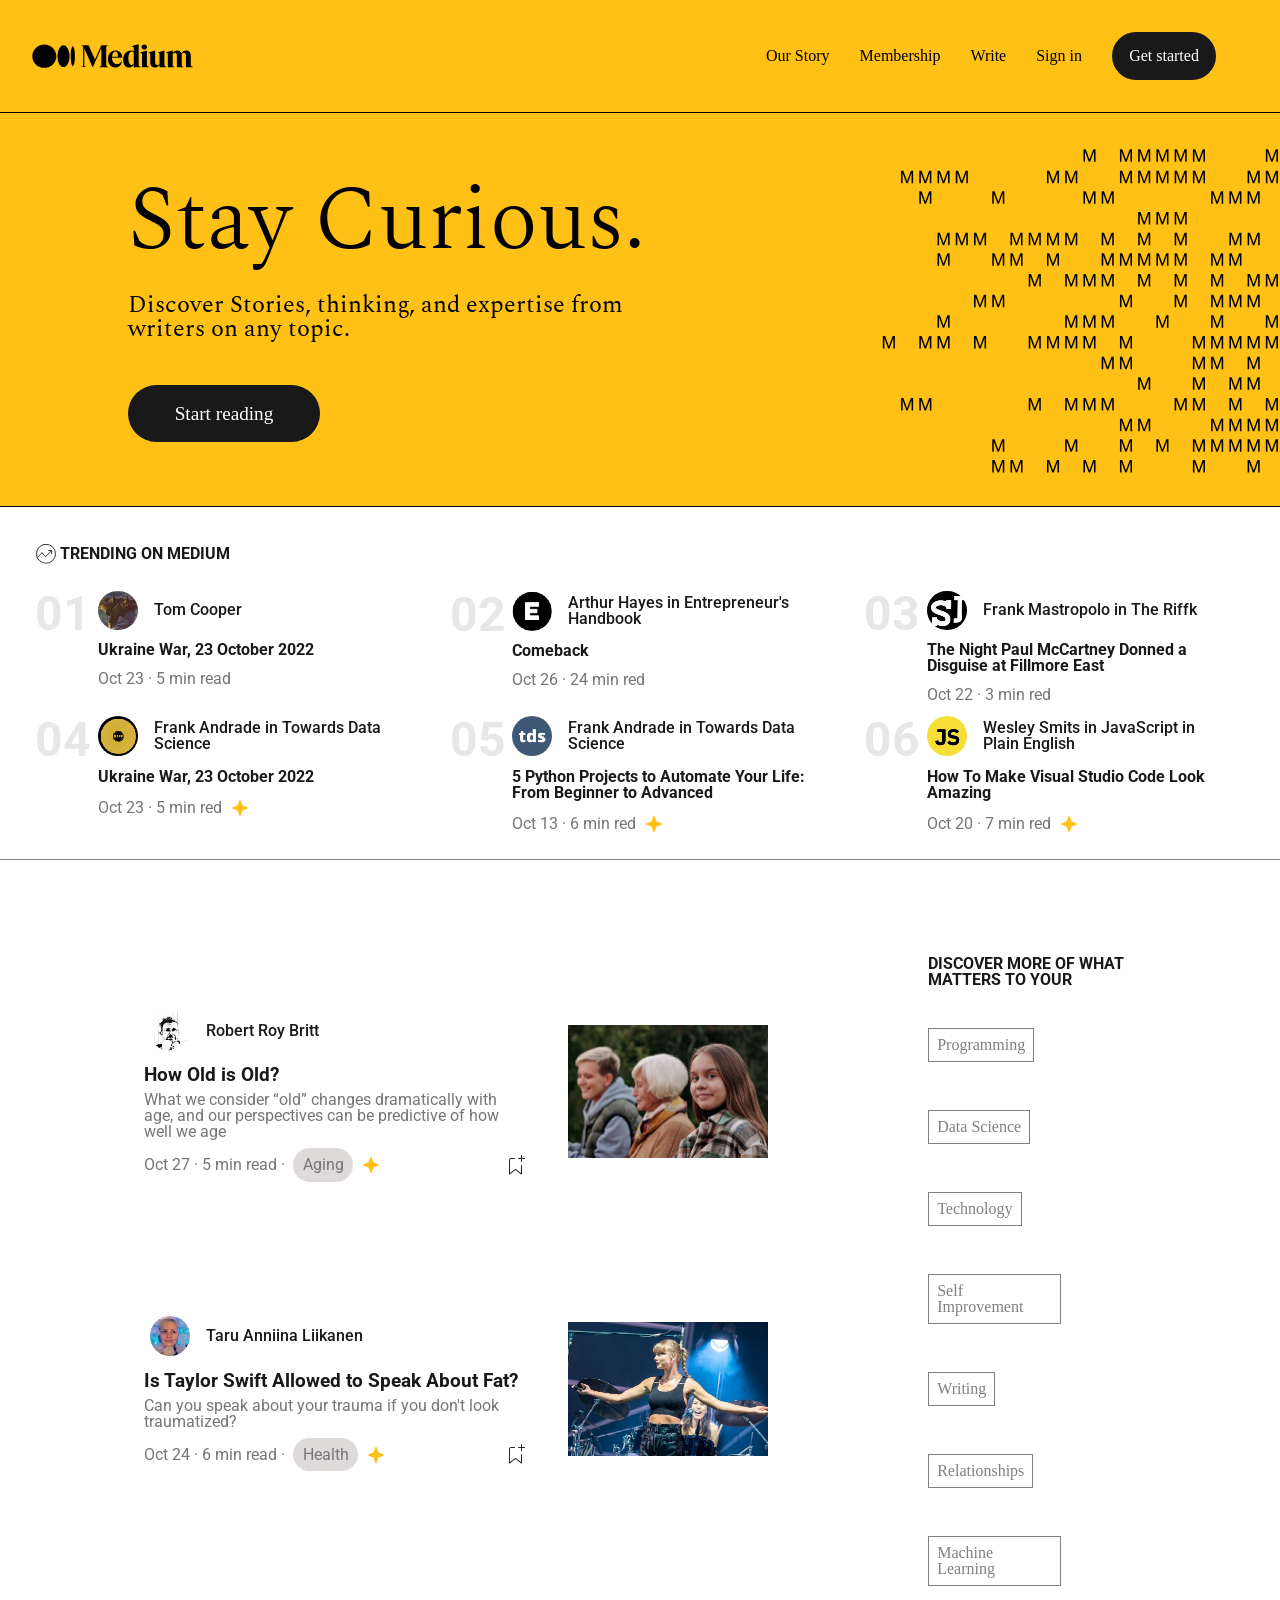
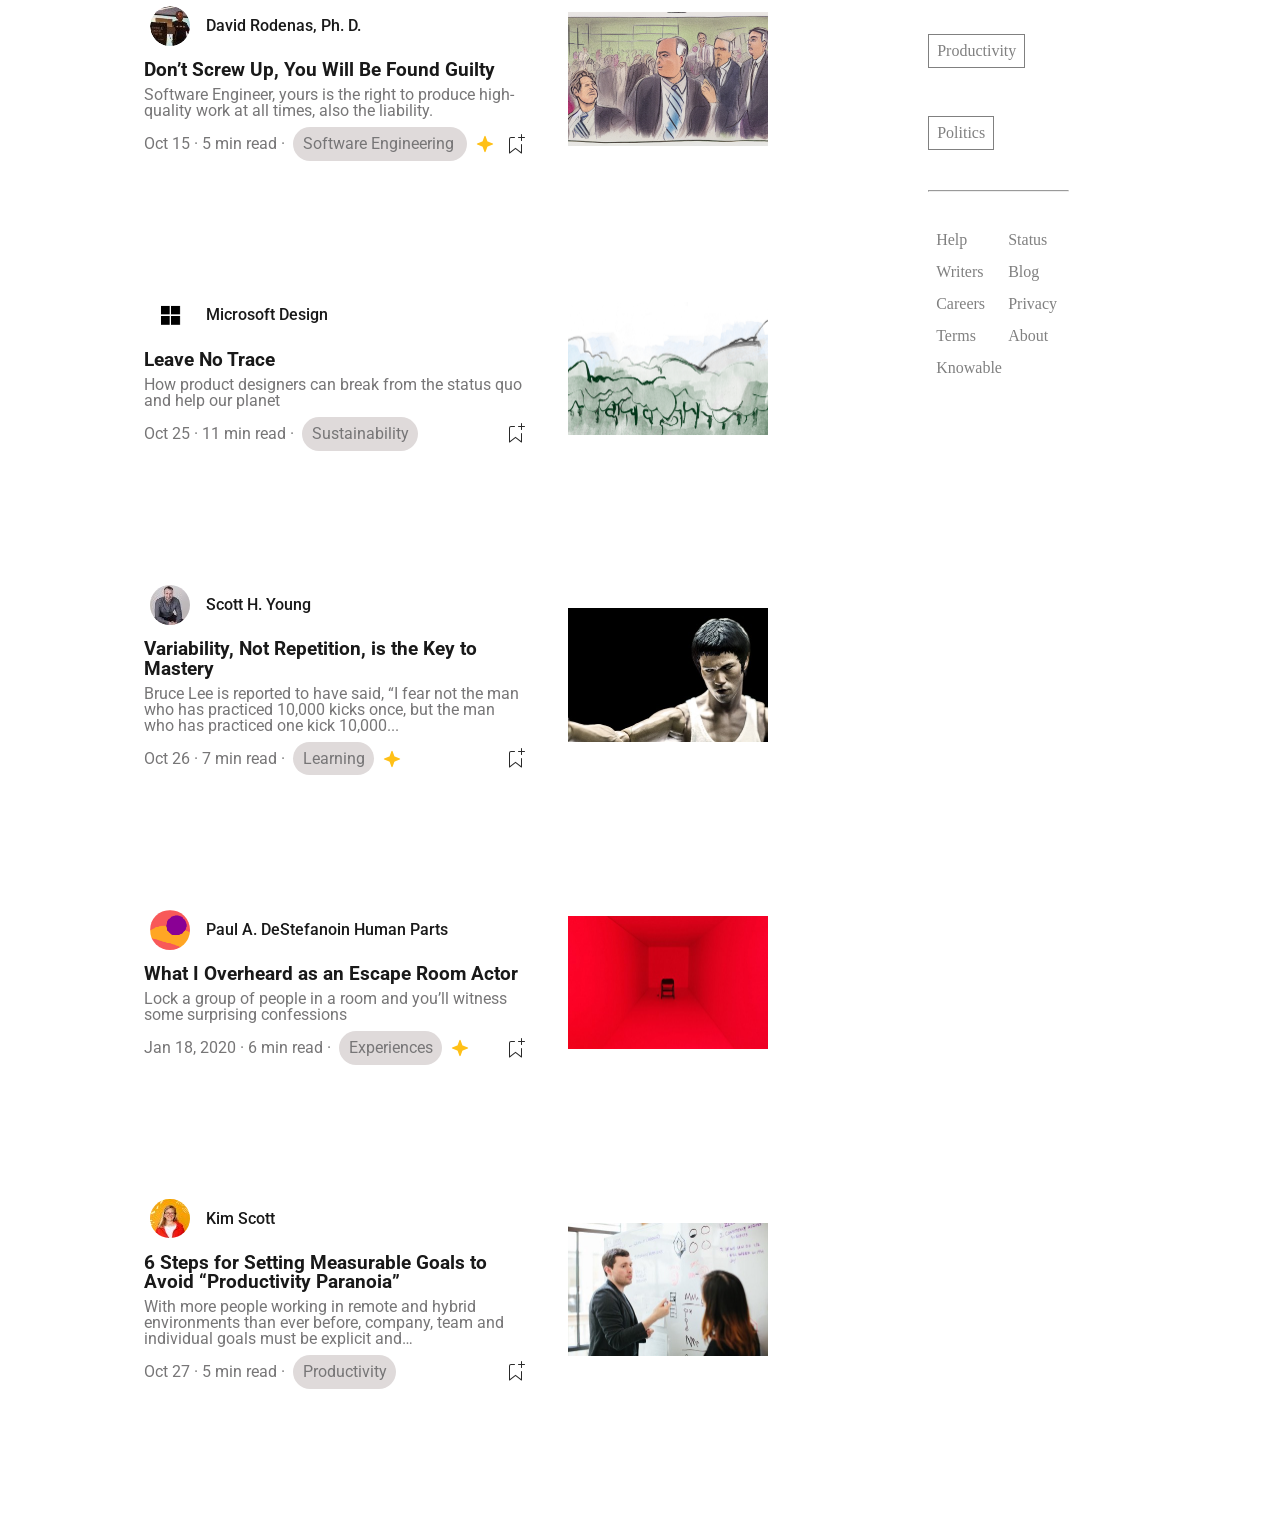
==== commit 52c6d26a: "CSS - ref" ====
--- a/base_di_partenza/index.html
+++ b/base_di_partenza/index.html
@@ -9560,36 +9560,51 @@
           </a>
         </section>
         <section class="sidebar">
-          <div class="sidebar-title">
-            <h4>DISCOVER MORE OF WHAT MATTERS TO YOUR</h4>
-          </div>
-          <div class="sidebar-link">
-            <div class="sidebar-button">
-              <a href="#">Programming</a>
+          <div class="sidebar-top">
+            <div class="sidebar-title">
+              <h4>DISCOVER MORE OF WHAT MATTERS TO YOUR</h4>
             </div>
-            <div class="sidebar-button">
-              <a href="#">Data Science</a>
+            <div class="sidebar-link">
+              <div class="sidebar-button">
+                <a href="#">Programming</a>
+              </div>
+              <div class="sidebar-button">
+                <a href="#">Data Science</a>
+              </div>
+              <div class="sidebar-button">
+                <a href="#">Technology</a>
+              </div>
+              <div class="sidebar-button">
+                <a href="#">Self Improvement</a>
+              </div>
+              <div class="sidebar-button">
+                <a href="#">Writing</a>
+              </div>
+              <div class="sidebar-button">
+                <a href="#">Relationships</a>
+              </div>
+              <div class="sidebar-button">
+                <a href="#">Machine Learning</a>
+              </div>
+              <div class="sidebar-button">
+                <a href="#">Productivity</a>
+              </div>
+              <div class="sidebar-button">
+                <a href="#">Politics</a>
+              </div>
+
+              <hr class="siderbar-line" />
             </div>
-            <div class="sidebar-button">
-              <a href="#">Technology</a>
-            </div>
-            <div class="sidebar-button">
-              <a href="#">Self Improvement</a>
-            </div>
-            <div class="sidebar-button">
-              <a href="#">Writing</a>
-            </div>
-            <div class="sidebar-button">
-              <a href="#">Relationships</a>
-            </div>
-            <div class="sidebar-button">
-              <a href="#">Machine Learning</a>
-            </div>
-            <div class="sidebar-button">
-              <a href="#">Productivity</a>
-            </div>
-            <div class="sidebar-button">
-              <a href="#">Politics</a>
+            <div class="link">
+              <a>Help</a>
+              <a>Status</a>
+              <a>Writers</a>
+              <a>Blog</a>
+              <a>Careers</a>
+              <a>Privacy</a>
+              <a>Terms</a>
+              <a>About</a>
+              <a>Knowable</a>
             </div>
           </div>
         </section>
--- a/base_di_partenza/assets/css/style.css
+++ b/base_di_partenza/assets/css/style.css
@@ -290,3 +290,21 @@
 .sidebar-title {
   padding: 1em;
 }
+
+.siderbar-line {
+  width: 100%;
+  margin: 1em;
+}
+
+.link {
+  display: flex;
+  flex-wrap: wrap;
+  width: 60%;
+  margin: 1em;
+}
+
+.link a {
+  flex-basis: 3.5em;
+  color: gray;
+  padding: 0.5em;
+}
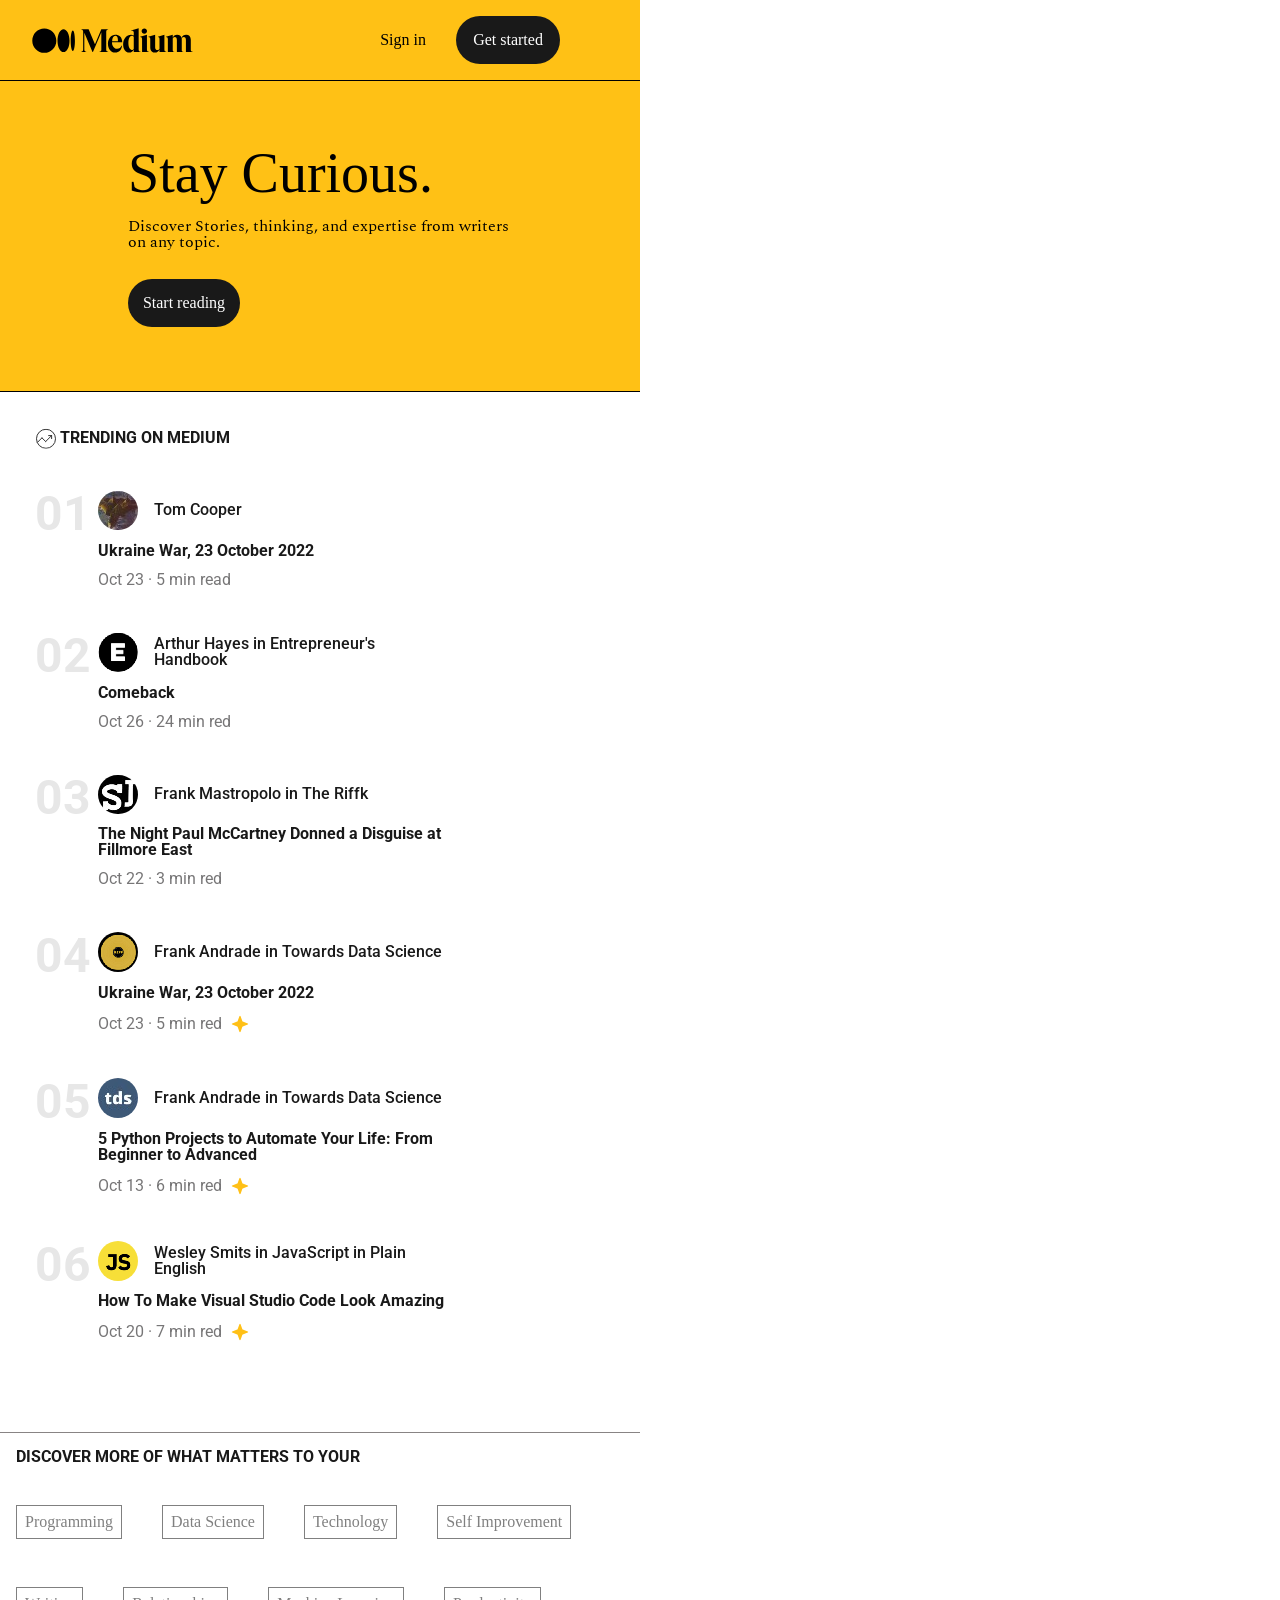
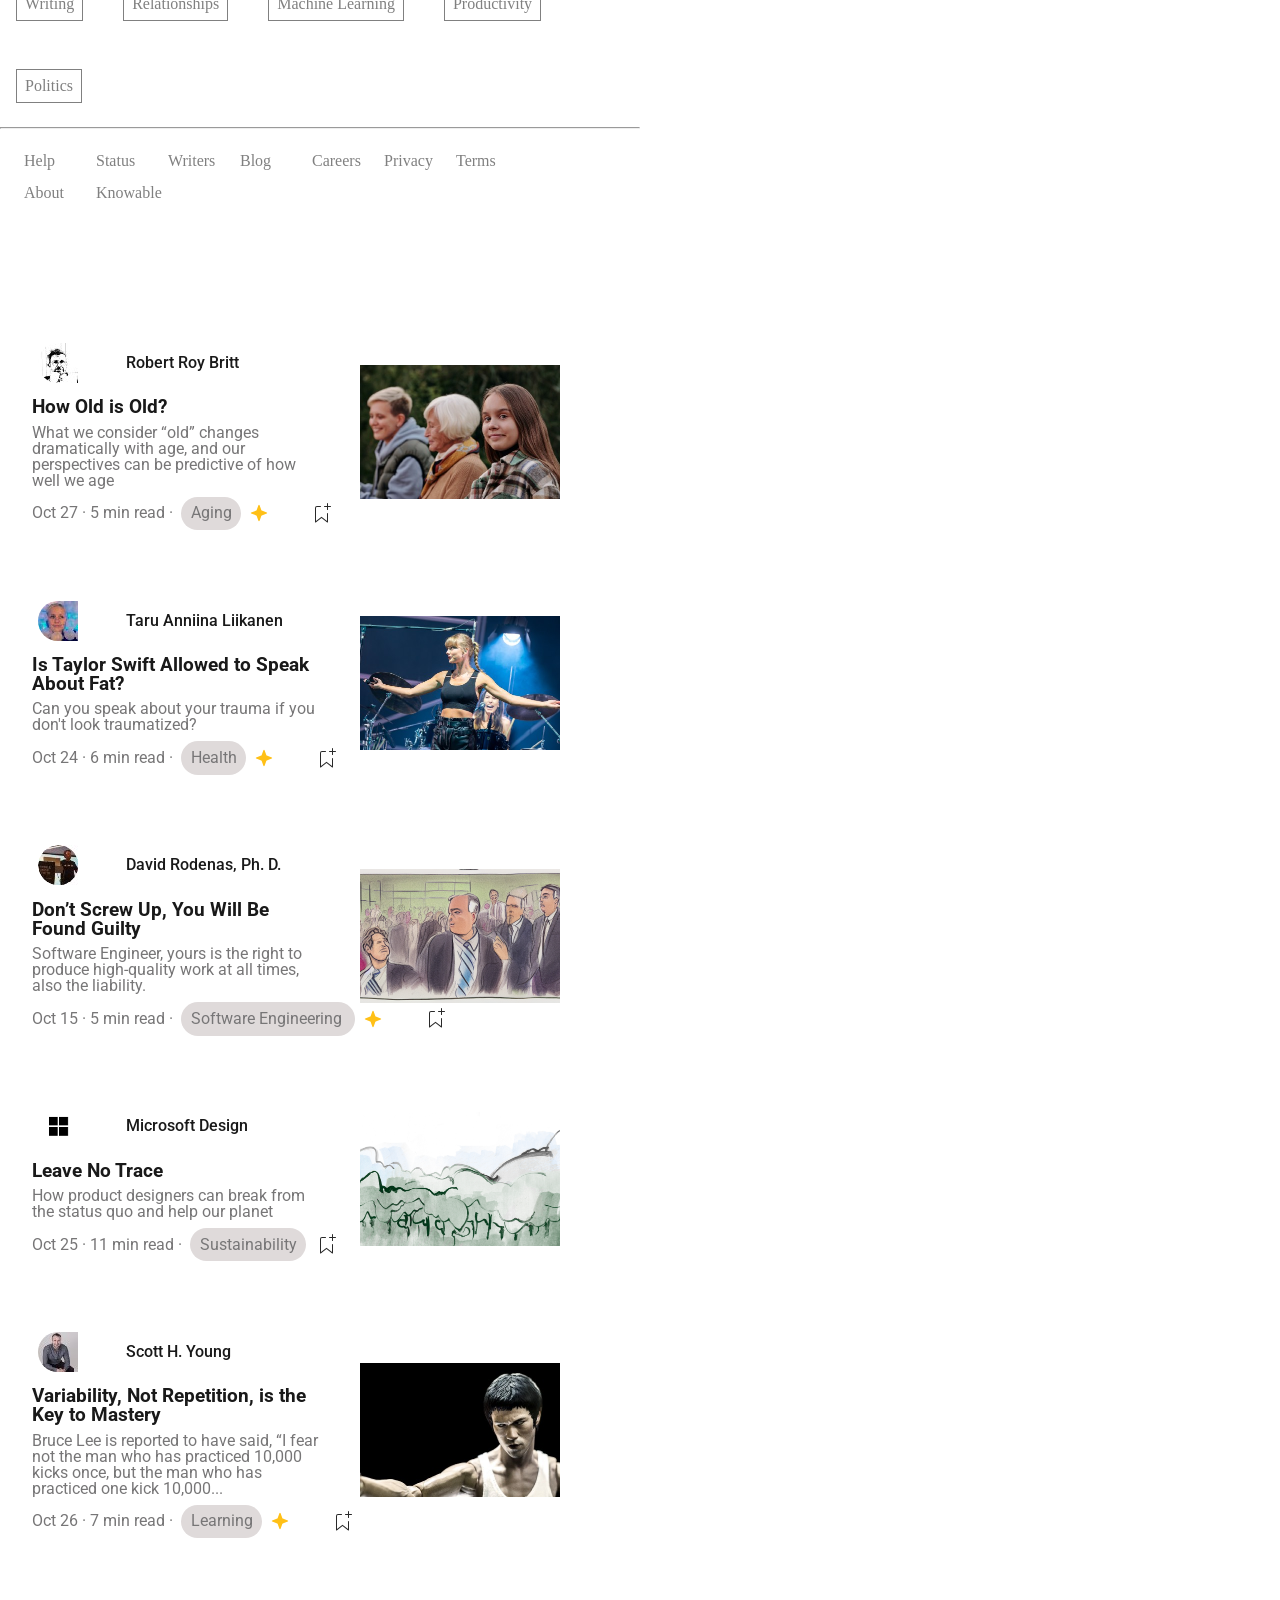
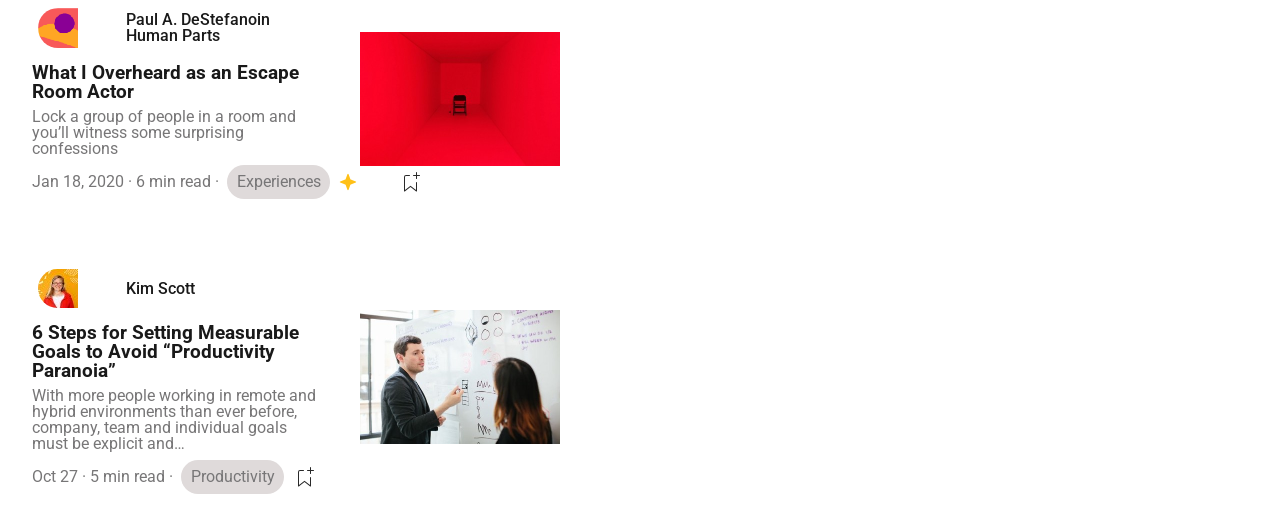
==== commit 545b3a13: "*" ====
--- a/base_di_partenza/index.html
+++ b/base_di_partenza/index.html
@@ -11,17 +11,17 @@
   </head>
 
   <body>
+    <div class="header-top">
+      <img class="logo" src="./assets/imgs/svg/logo.svg" />
+      <nav class="flex">
+        <a href="#" class="no-mobile">Our Story</a>
+        <a href="#" class="no-mobile">Membership</a>
+        <a href="#" class="no-mobile">Write</a>
+        <a href="#">Sign in</a>
+        <a href="#" id="get-started-btn" class="flex">Get started</a>
+      </nav>
+    </div>
     <header>
-      <div class="header-top">
-        <img class="logo" src="./assets/imgs/svg/logo.svg" />
-        <nav class="flex">
-          <a href="#">Our Story</a>
-          <a href="#">Membership</a>
-          <a href="#">Write</a>
-          <a href="#">Sign in</a>
-          <a href="#" id="get-started-btn" class="flex">Get started</a>
-        </nav>
-      </div>
       <div class="header-main">
         <div class="header-main-left">
           <h1>Stay Curious.</h1>
@@ -35,6 +35,7 @@
         </div>
 
         <!-- ARTWORK con "M" ripetute -->
+
         <div class="m-letters">
           <svg
             xmlns="http://www.w3.org/2000/svg"
--- a/base_di_partenza/assets/css/style.css
+++ b/base_di_partenza/assets/css/style.css
@@ -6,6 +6,10 @@
   border-bottom: 1px solid black;
 }
 
+main {
+  isolation: isolate;
+}
+
 .flex {
   display: flex;
   justify-content: center;
@@ -21,12 +25,37 @@
 
 /* HEADER */
 
+@keyframes changeColor {
+  0% {
+    background-color: #ffc115;
+  }
+  30% {
+    background-color: #ffc115;
+  }
+  60% {
+    background-color: #ffc115;
+  }
+
+  100% {
+    background-color: white;
+    border: transparent;
+  }
+}
+
 .header-top {
   border-bottom: 1px solid black;
+  background-color: #ffc115;
   display: flex;
   justify-content: space-between;
   align-items: center;
   padding: 2em;
+  position: sticky;
+  top: 0;
+
+  animation: changeColor linear forwards;
+  animation-timeline: scroll();
+  animation-range: 0px 500px;
+  height: 1em;
 }
 
 nav {
@@ -51,6 +80,7 @@
   display: flex;
   justify-content: space-between;
   align-items: center;
+  isolation: isolate;
 }
 
 .header-main-left {
@@ -308,3 +338,98 @@
   color: gray;
   padding: 0.5em;
 }
+/*STILI MOBILE*/
+
+@media screen and (min-width: 576px) {
+  body {
+    width: 40em;
+  }
+  header {
+    max-width: 100%;
+    height: 30%;
+    background-color: #ffc115;
+    border-bottom: 1px solid black;
+  }
+  main {
+    display: flex;
+    flex-direction: column;
+  }
+  .header-main-left h1 {
+    font-size: 3.5em;
+
+    font-weight: 500;
+  }
+  .header-main-left p {
+    font-size: 1em;
+  }
+
+  .header-main-left a {
+    width: 7em;
+    font-size: 1em;
+  }
+
+  .header-main-left,
+  .trending-article,
+  .article-body {
+    max-width: 100%;
+  }
+  .trending-link {
+    width: 80%;
+    margin: 1em 0em;
+  }
+
+  .m-letters,
+  .no-mobile {
+    display: none;
+  }
+
+  #get-started-btn {
+    margin-right: 1em;
+  }
+
+  .trending {
+    height: 65em;
+    border-bottom: 1px solid rgb(136, 132, 132);
+  }
+  .trending-container {
+    display: flex;
+    flex-direction: column;
+  }
+
+  .post-box {
+    flex-direction: column-reverse;
+    padding: 0;
+  }
+
+  .post-body {
+    width: 5em;
+  }
+
+  .sidebar-link {
+    display: flex;
+    flex-wrap: wrap;
+    width: 100%;
+  }
+
+  .siderbar-line {
+    margin: 0;
+  }
+
+  .post {
+    width: 35em;
+    padding: 2em;
+  }
+
+  .post img {
+    padding-right: 2em;
+  }
+
+  .link {
+    width: 80%;
+  }
+
+  .post-details {
+    display: flex;
+    align-items: center;
+  }
+}
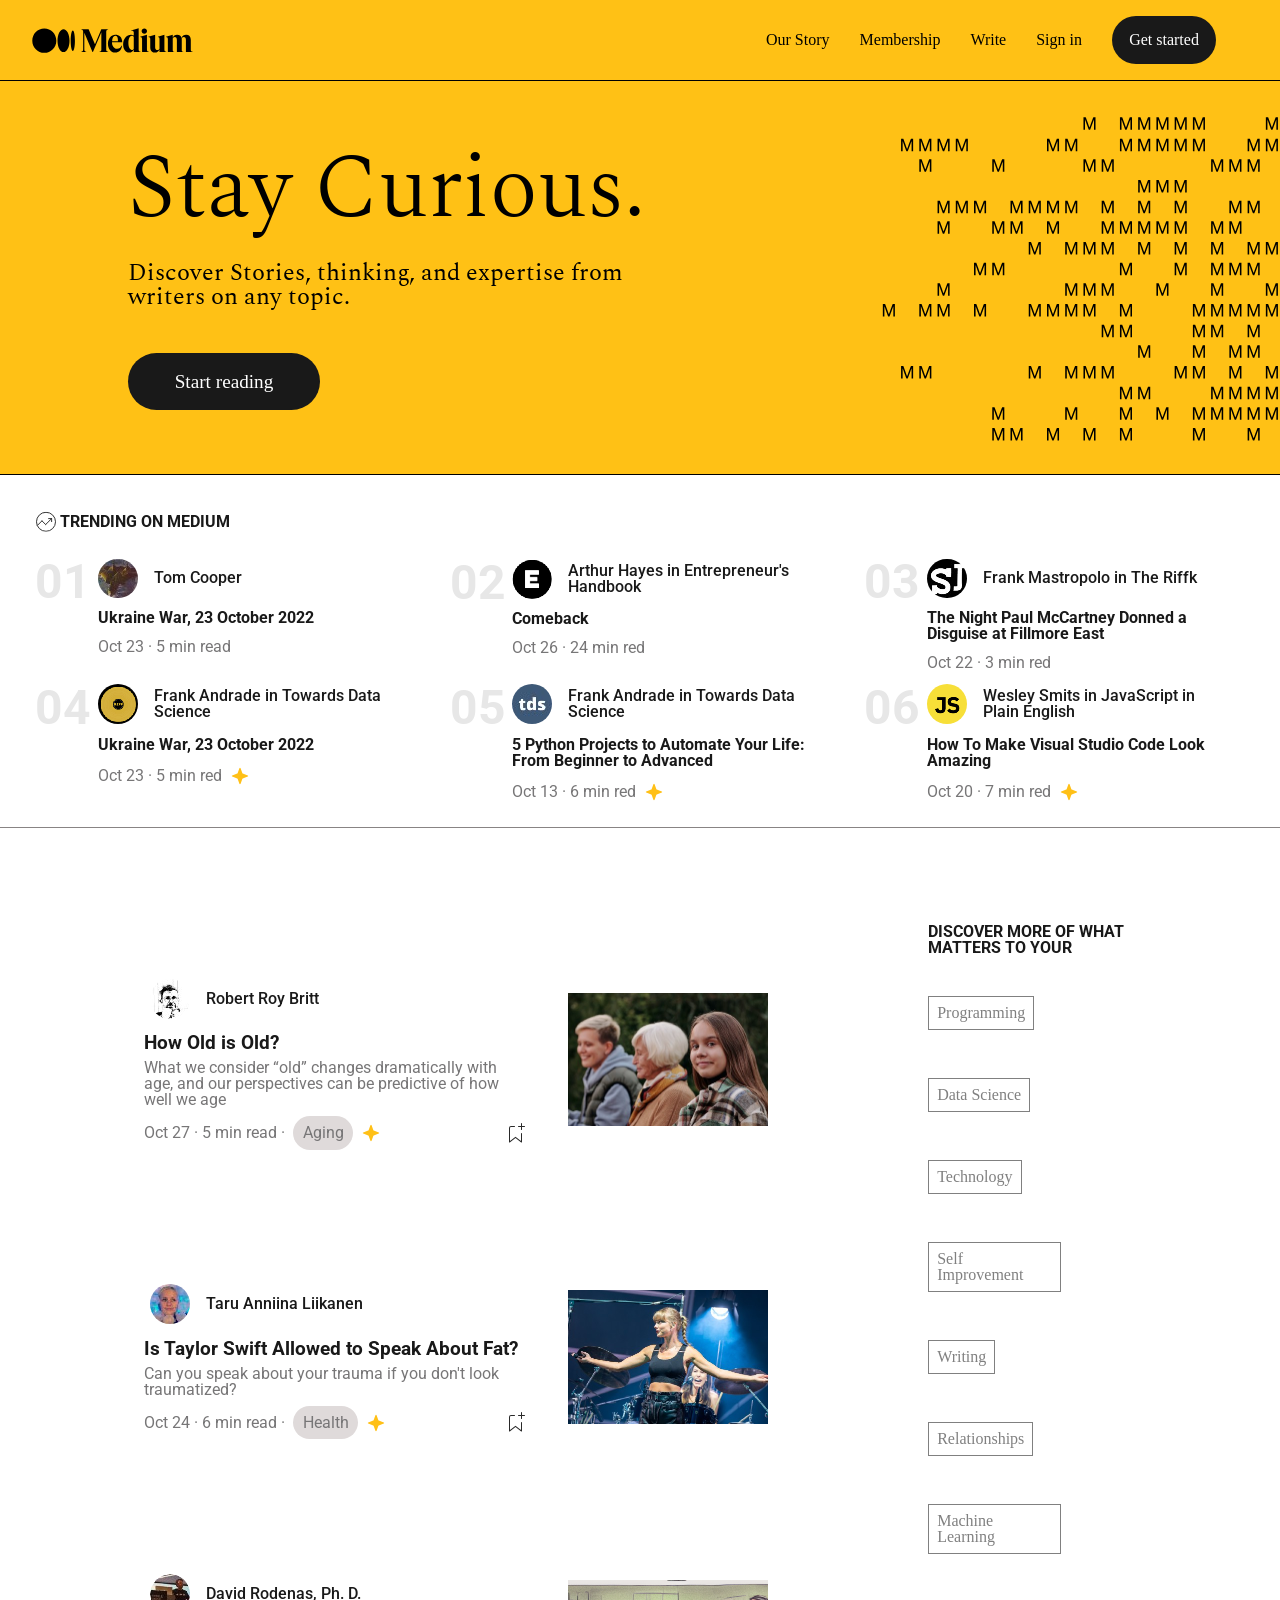
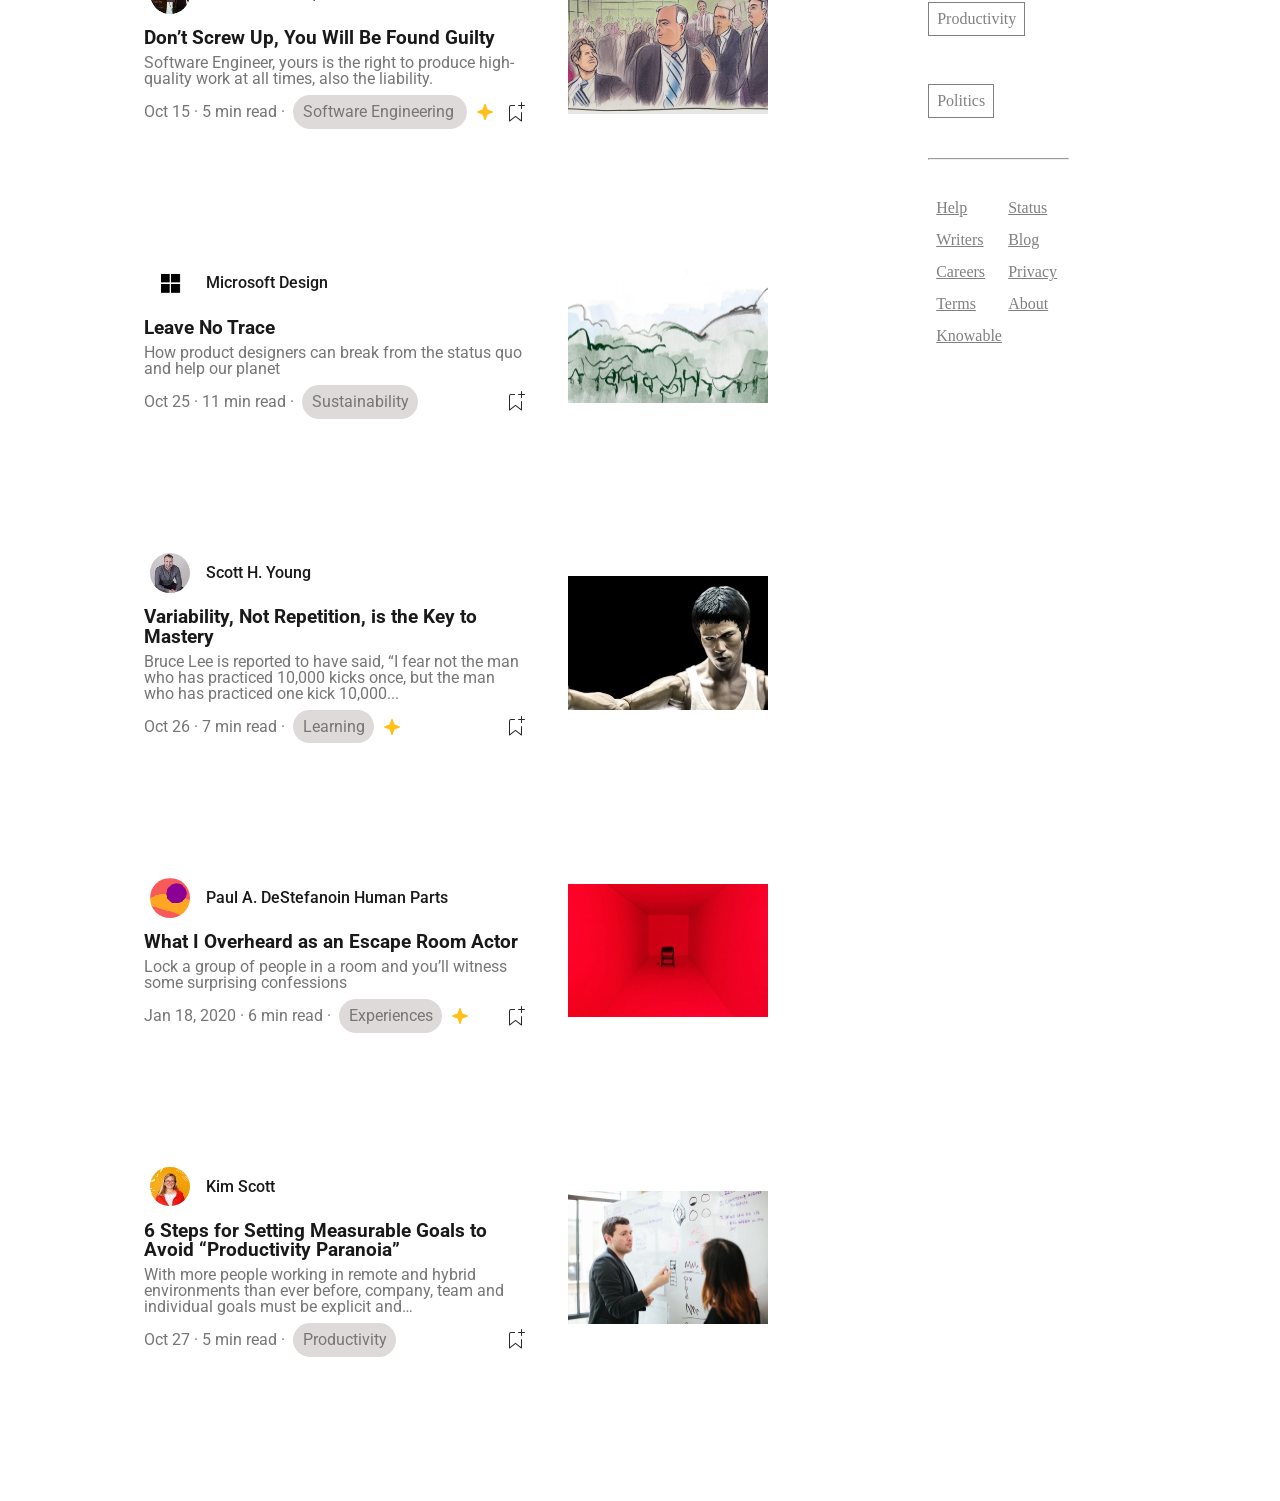
==== commit 47787649: "*" ====
--- a/base_di_partenza/index.html
+++ b/base_di_partenza/index.html
@@ -9597,15 +9597,15 @@
               <hr class="siderbar-line" />
             </div>
             <div class="link">
-              <a>Help</a>
-              <a>Status</a>
-              <a>Writers</a>
-              <a>Blog</a>
-              <a>Careers</a>
-              <a>Privacy</a>
-              <a>Terms</a>
-              <a>About</a>
-              <a>Knowable</a>
+              <a href="#">Help</a>
+              <a href="#">Status</a>
+              <a href="#">Writers</a>
+              <a href="#">Blog</a>
+              <a href="#">Careers</a>
+              <a href="#">Privacy</a>
+              <a href="#">Terms</a>
+              <a href="#">About</a>
+              <a href="#">Knowable</a>
             </div>
           </div>
         </section>
--- a/base_di_partenza/assets/css/style.css
+++ b/base_di_partenza/assets/css/style.css
@@ -338,9 +338,10 @@
   color: gray;
   padding: 0.5em;
 }
+
 /*STILI MOBILE*/
 
-@media screen and (min-width: 576px) {
+@media screen and (max-width: 768px) {
   body {
     width: 40em;
   }
@@ -428,6 +429,10 @@
     width: 80%;
   }
 
+  .link a {
+    text-decoration: none;
+  }
+
   .post-details {
     display: flex;
     align-items: center;
